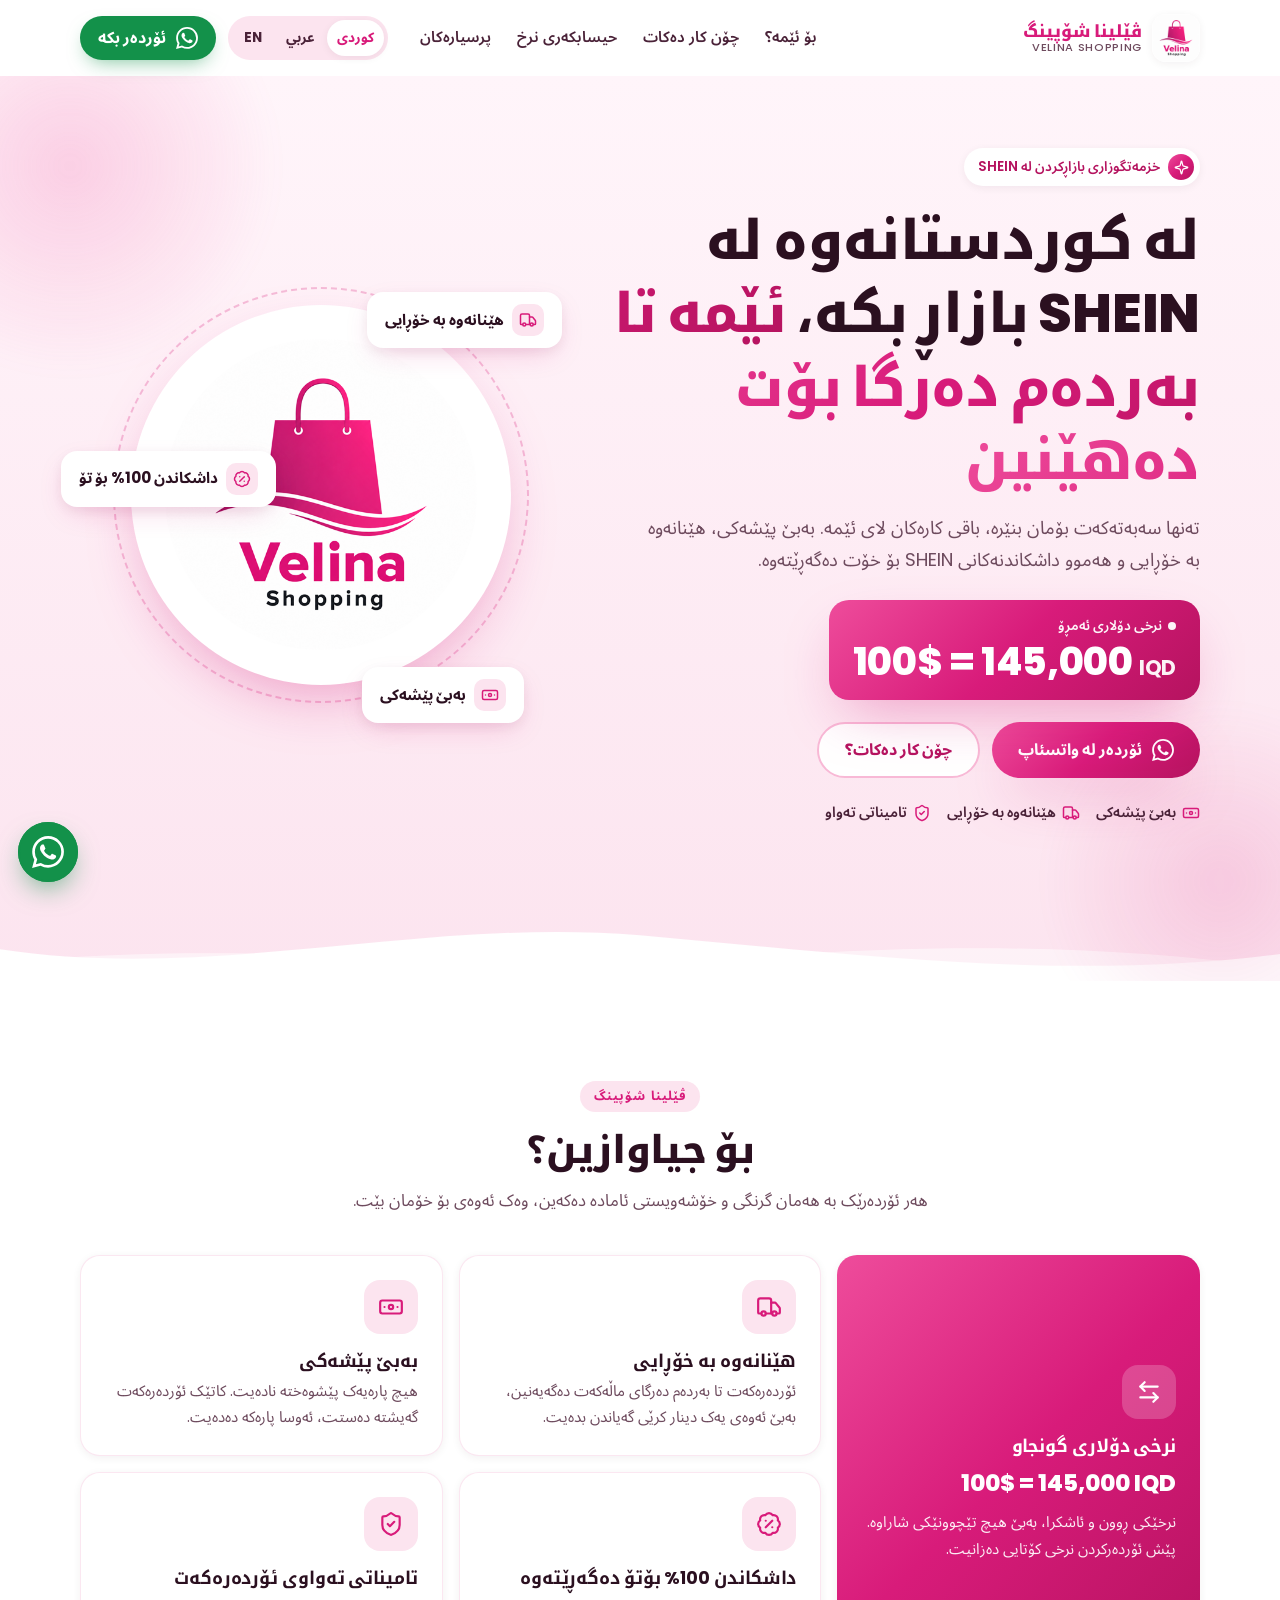
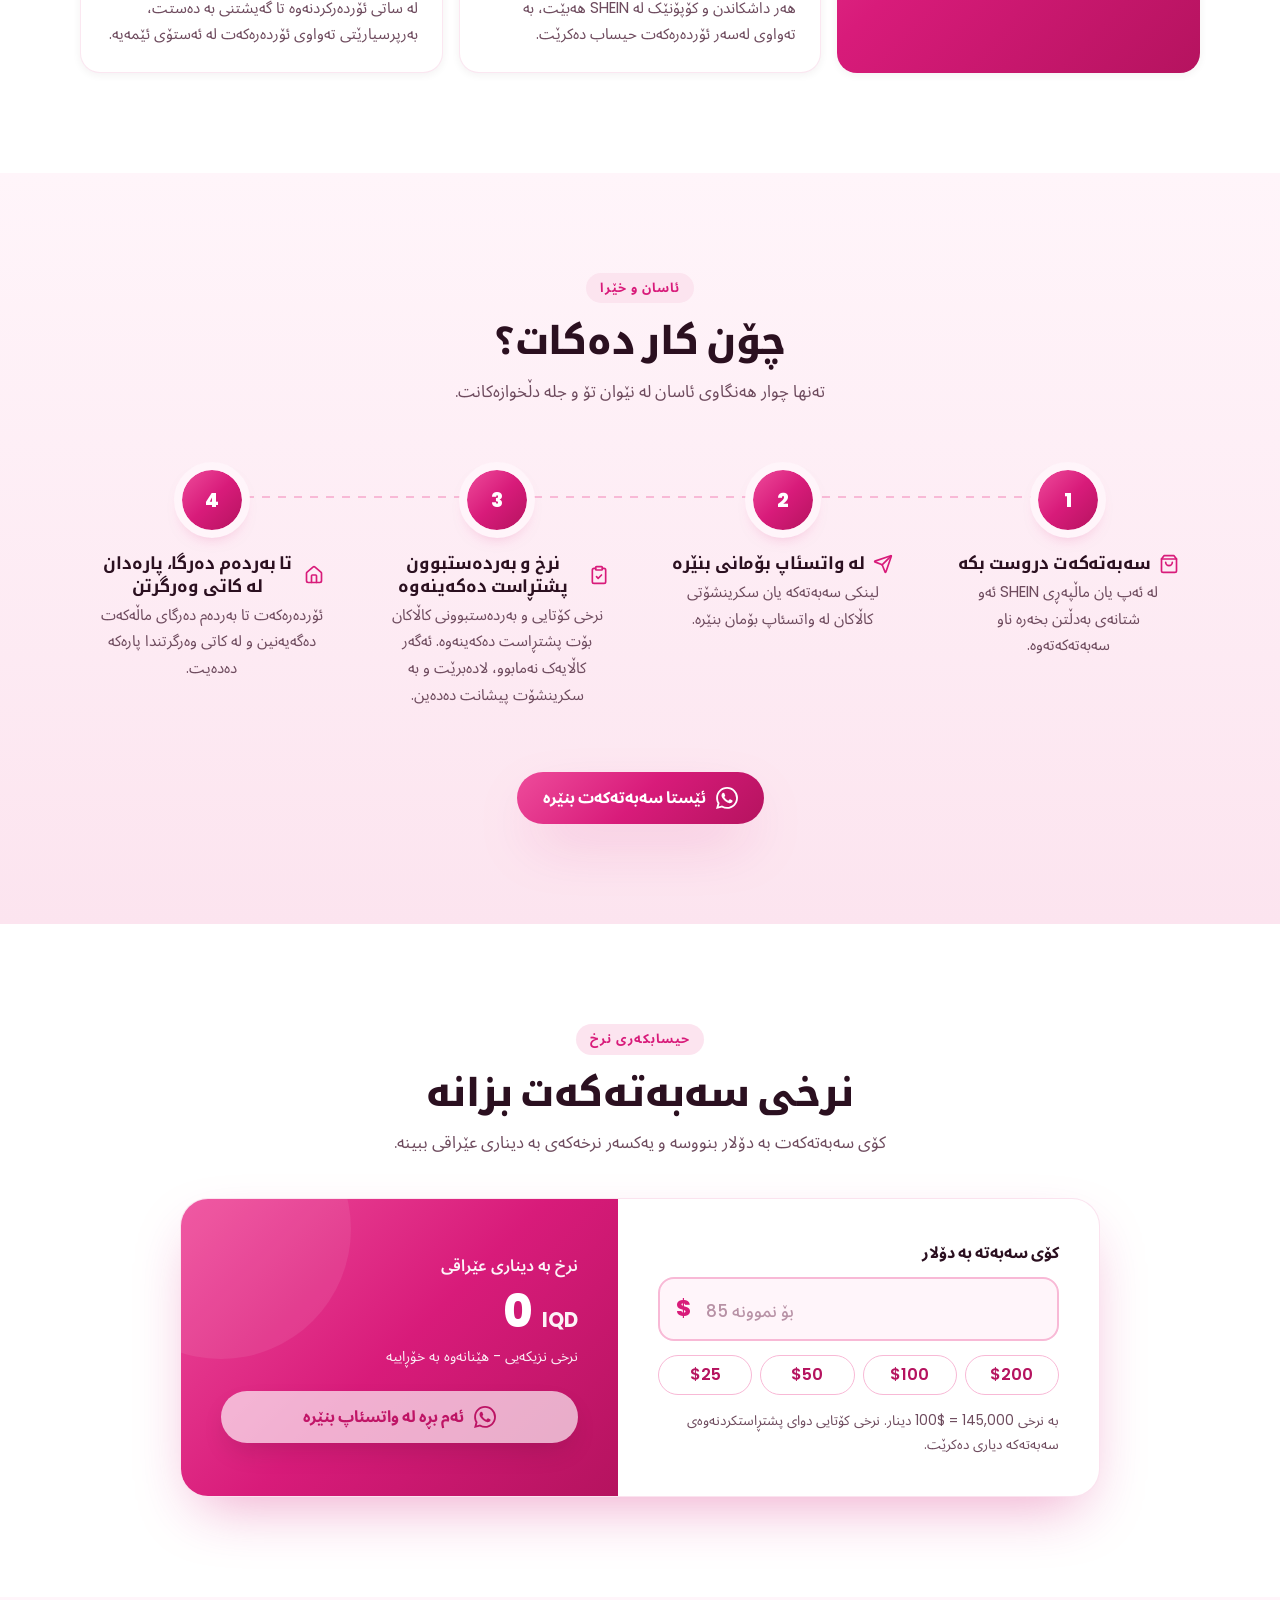
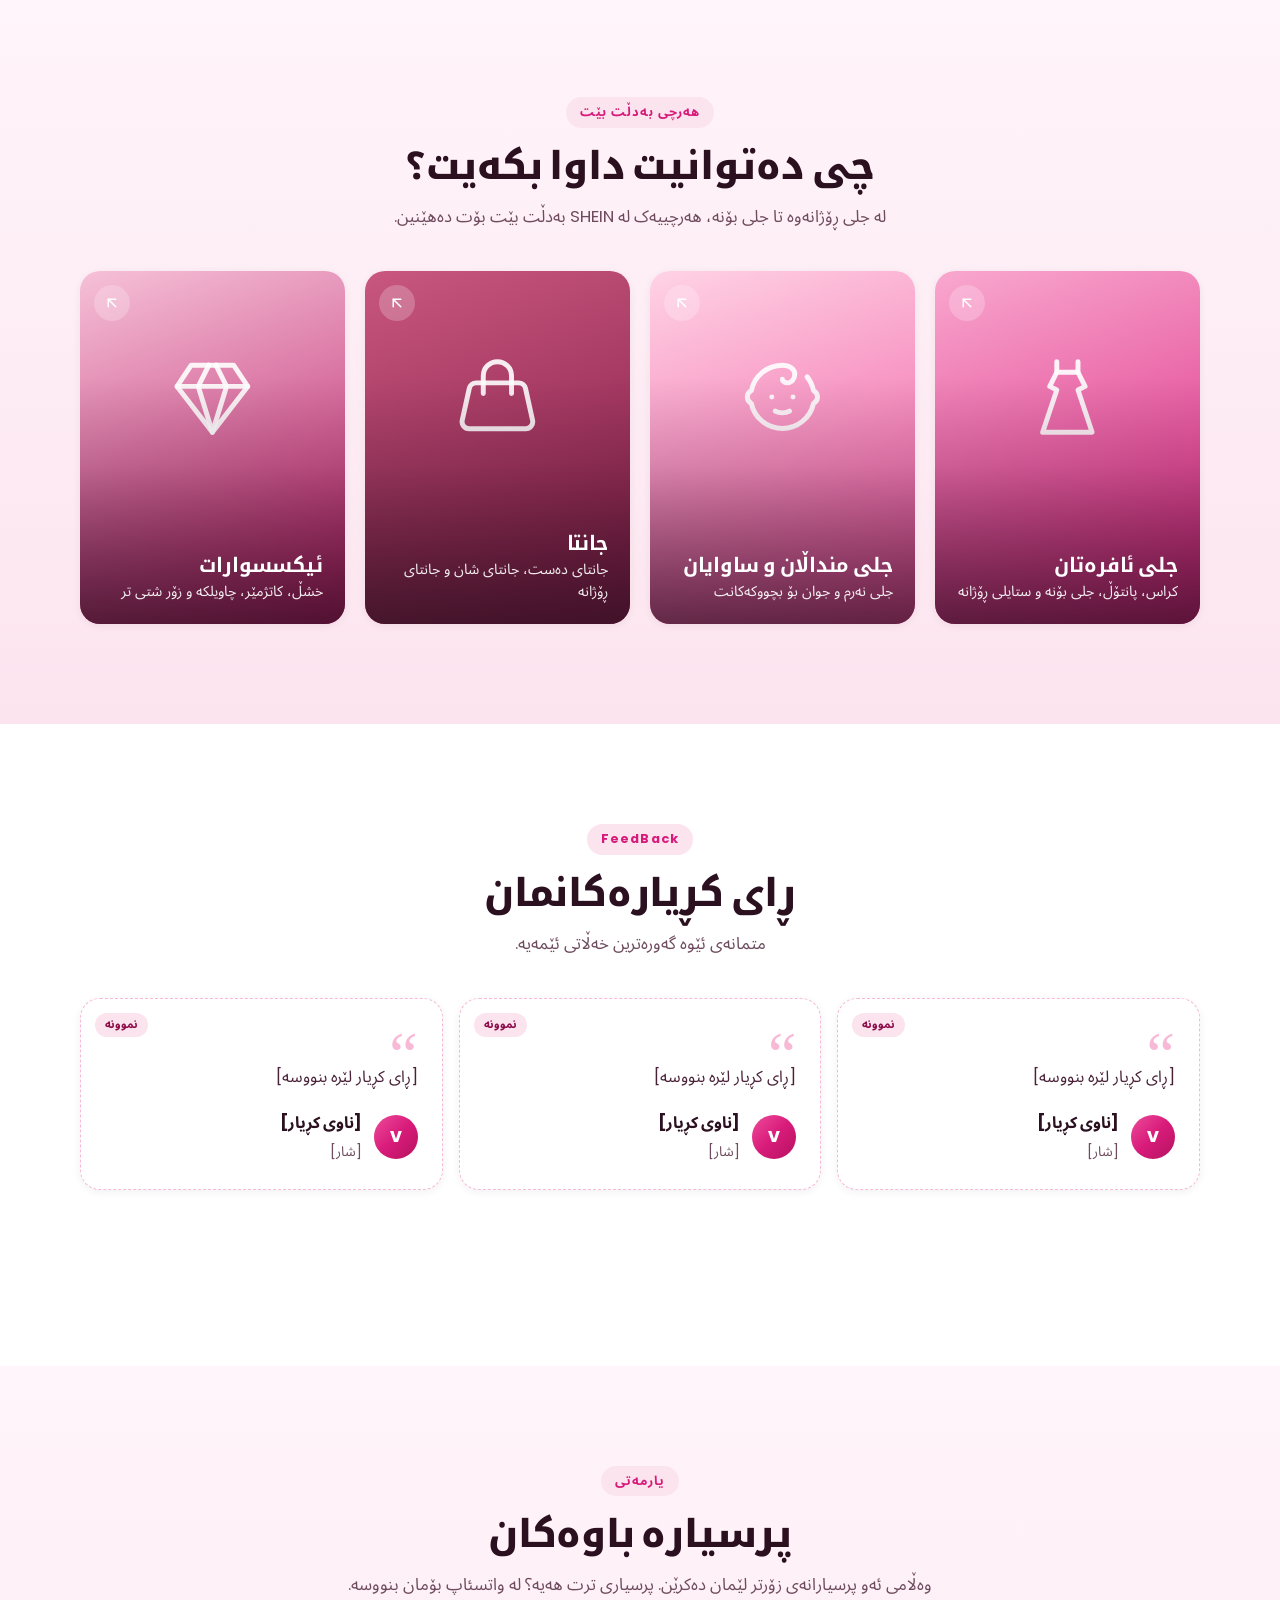
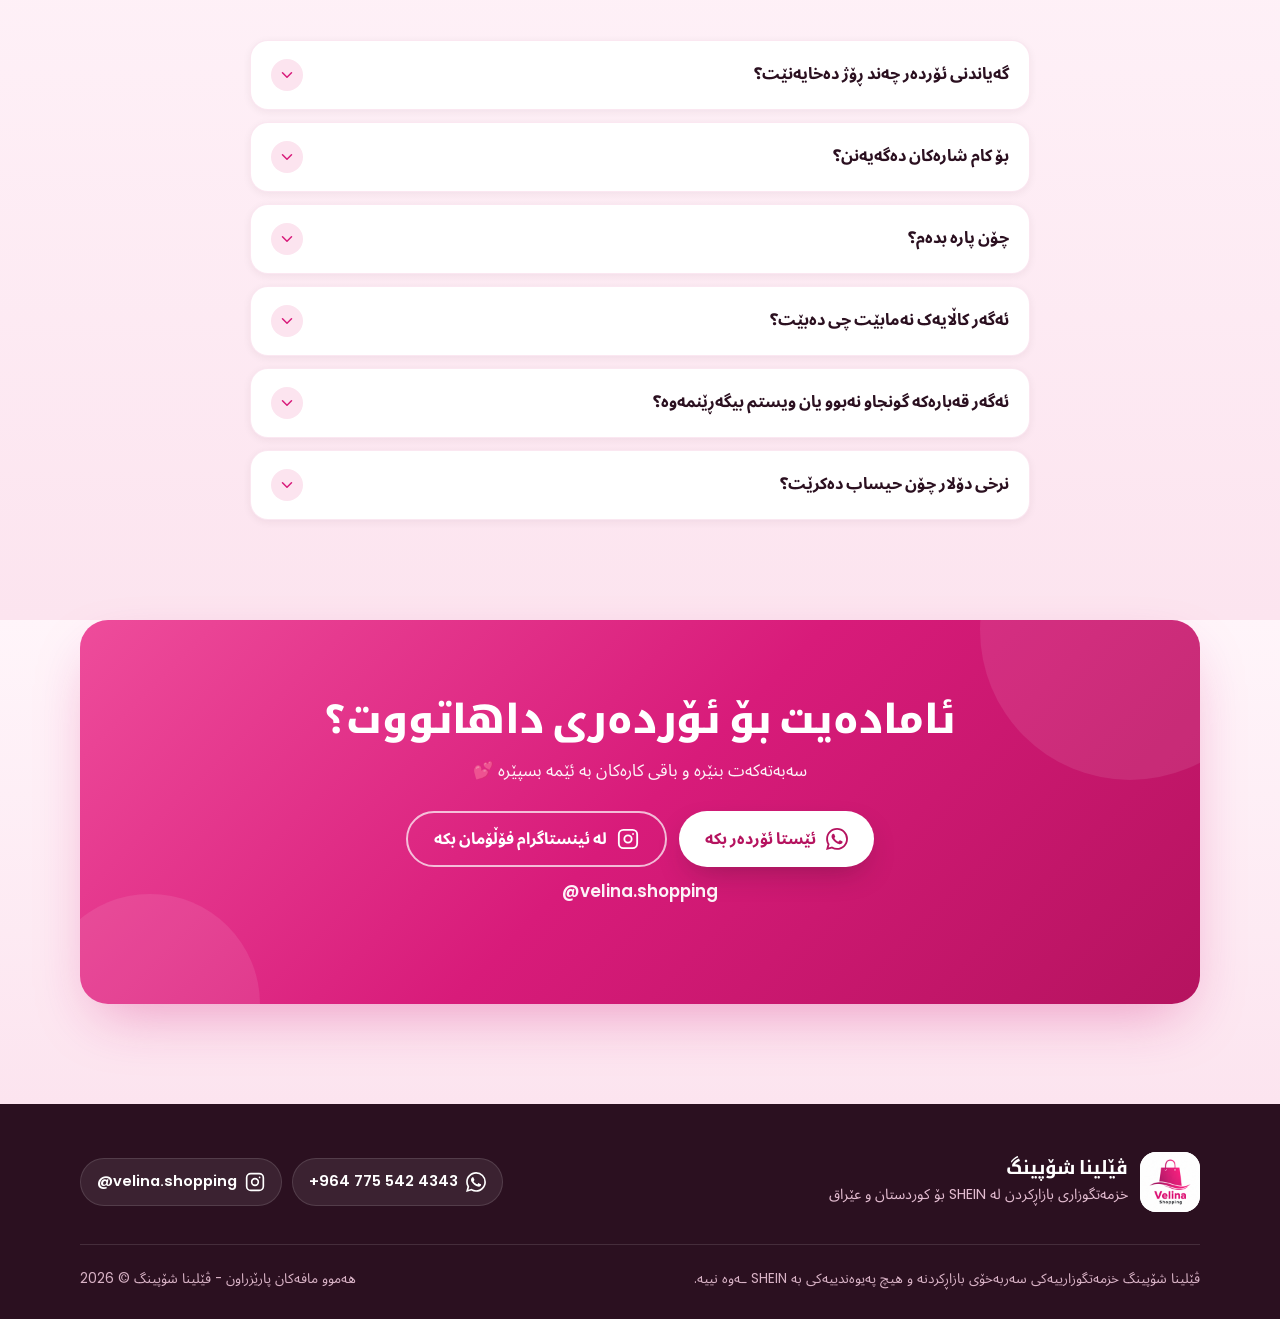
==== index.html @ d2dd8820 "Add Velina Shopping landing site (ku/ar/en, RTL, calculator, WhatsApp ordering)" ====
<!DOCTYPE html>
<html lang="ckb" dir="rtl">
<head>
<meta charset="UTF-8">
<meta name="viewport" content="width=device-width, initial-scale=1, viewport-fit=cover">
<title>ڤێلینا شۆپینگ | بازاڕکردن لە SHEIN بۆ کوردستان و عێراق – Velina Shopping</title>
<meta name="description" content="ڤێلینا شۆپینگ: سەبەتەی SHEIN ـەکەت بنێرە، تا بەردەم دەرگا بۆت دەهێنین. بەبێ پێشەکی، هێنانەوە بە خۆڕایی، داشکاندن 100%. | فيلينا شوبينغ: تسوّق من شي ان في العراق وكوردستان، شحن مجاني وبدون مقدمة.">
<meta name="keywords" content="SHEIN Kurdistan, SHEIN Erbil, SHEIN Sulaymaniyah, SHEIN Duhok, SHEIN Iraq, شي ان العراق, شي ان أربيل, شي ان السليمانية, شي ان كوردستان, طلب شي ان, شی ئین کوردستان, SHEIN هەولێر, SHEIN سلێمانی, Velina Shopping, ڤێلینا شۆپینگ, فيلينا شوبينغ">
<meta name="theme-color" content="#D81B7A">
<meta name="robots" content="index, follow">
<link rel="canonical" href="https://velinashopping.com/">

<!-- Open Graph / social sharing -->
<meta property="og:type" content="website">
<meta property="og:site_name" content="Velina Shopping – ڤێلینا شۆپینگ">
<meta property="og:title" content="ڤێلینا شۆپینگ | SHEIN بۆ کوردستان و عێراق – فيلينا شوبينغ | شي ان العراق">
<meta property="og:description" content="سەبەتەی SHEIN ـەکەت بنێرە، تا بەردەم دەرگا بۆت دەهێنین. بەبێ پێشەکی و هێنانەوە بە خۆڕایی. | اطلب من شي ان في أربيل والسليمانية وكل العراق، شحن مجاني وبدون مقدمة.">
<meta property="og:url" content="https://velinashopping.com/">
<meta property="og:image" content="https://velinashopping.com/images/og-image.jpg">
<meta property="og:image:width" content="1200">
<meta property="og:image:height" content="630">
<meta property="og:image:alt" content="Velina Shopping logo">
<meta property="og:locale" content="ckb_IQ">
<meta property="og:locale:alternate" content="ar_IQ">
<meta property="og:locale:alternate" content="en_US">
<meta name="twitter:card" content="summary_large_image">
<meta name="twitter:title" content="Velina Shopping – SHEIN Kurdistan & Iraq | شي ان العراق">
<meta name="twitter:description" content="Shop SHEIN from Kurdistan, delivered to your door. Free delivery, no deposit, 100% of discounts.">
<meta name="twitter:image" content="https://velinashopping.com/images/og-image.jpg">

<link rel="icon" type="image/png" sizes="64x64" href="images/logo-64.png">
<link rel="apple-touch-icon" href="images/logo-180.png">

<!-- Fonts: Noto Sans/Kufi Arabic fully support Kurdish Sorani (ڕ ڵ ێ ۆ ڤ گ چ پ); Poppins for Latin & numbers -->
<link rel="preconnect" href="https://fonts.googleapis.com">
<link rel="preconnect" href="https://fonts.gstatic.com" crossorigin>
<link href="https://fonts.googleapis.com/css2?family=Noto+Kufi+Arabic:wght@600;700;800&family=Noto+Sans+Arabic:wght@400;500;600;700&family=Poppins:wght@400;500;600;700;800&display=swap" rel="stylesheet">

<script type="application/ld+json">
{
  "@context": "https://schema.org",
  "@type": "Store",
  "name": "Velina Shopping – ڤێلینا شۆپینگ",
  "description": "Personal SHEIN shopping service for Kurdistan and Iraq. Free delivery, no deposit, cash on delivery.",
  "url": "https://velinashopping.com/",
  "logo": "https://velinashopping.com/images/logo-512.png",
  "image": "https://velinashopping.com/images/og-image.jpg",
  "telephone": "+9647755424343",
  "areaServed": ["Kurdistan Region", "Iraq"],
  "sameAs": ["https://www.instagram.com/velina.shopping/"]
}
</script>

<style>
/* =========================================================
   DESIGN TOKENS
   ========================================================= */
:root{
  --pink:#D81B7A;
  --pink-600:#B5135F;
  --pink-700:#8E0E4A;
  --pink-400:#EE4C9B;
  --pink-200:#F8B9D6;
  --blush:#FCE4EF;
  --blush-50:#FFF5FA;
  --plum:#2B1020;
  --plum-2:#4A2238;
  --muted:#6E4B5E;
  --white:#fff;
  --wa:#13914A;
  --wa-dark:#0E7A3D;
  --radius-sm:12px;
  --radius:20px;
  --radius-lg:28px;
  --shadow-sm:0 2px 8px rgba(43,16,32,.06);
  --shadow:0 10px 30px -10px rgba(216,27,122,.25), 0 4px 12px rgba(43,16,32,.06);
  --shadow-lg:0 24px 60px -18px rgba(216,27,122,.40);
  --grad:linear-gradient(135deg,#EE4C9B 0%,#D81B7A 50%,#B5135F 100%);
  --grad-soft:linear-gradient(180deg,#FFF5FA 0%,#FCE4EF 100%);
  --font-body:'Poppins','Noto Sans Arabic',system-ui,-apple-system,'Segoe UI',Tahoma,sans-serif;
  --font-head:'Poppins','Noto Kufi Arabic','Noto Sans Arabic',system-ui,sans-serif;
  --header-h:68px;
  --container:1160px;
}

/* =========================================================
   BASE
   ========================================================= */
*,*::before,*::after{box-sizing:border-box}
html{scroll-behavior:smooth;-webkit-text-size-adjust:100%;scroll-padding-top:calc(var(--header-h) + 12px)}
body{
  margin:0;font-family:var(--font-body);color:var(--plum);background:var(--white);
  font-size:16px;line-height:1.75;-webkit-font-smoothing:antialiased;overflow-x:hidden;
}
html[lang="en"] body{line-height:1.65}
img,svg{display:block;max-width:100%}
a{color:inherit}
button{font:inherit;color:inherit}
h1,h2,h3{font-family:var(--font-head);line-height:1.35;margin:0;letter-spacing:-.005em}
html[lang="en"] h1,html[lang="en"] h2,html[lang="en"] h3{line-height:1.2;letter-spacing:-.02em}
p{margin:0}
.ltr{direction:ltr;unicode-bidi:isolate;display:inline-block}
.container{width:100%;max-width:var(--container);margin-inline:auto;padding-inline:20px}
.sr-only{position:absolute!important;width:1px;height:1px;padding:0;margin:-1px;overflow:hidden;clip:rect(0,0,0,0);white-space:nowrap;border:0}
.icon{width:24px;height:24px;flex-shrink:0;fill:none;stroke:currentColor;stroke-width:2;stroke-linecap:round;stroke-linejoin:round}
.icon-fill{fill:currentColor;stroke:none}

:focus-visible{outline:3px solid var(--pink);outline-offset:3px;border-radius:8px}
.skip-link{position:absolute;inset-inline-start:12px;top:-60px;z-index:200;background:var(--plum);color:#fff;padding:10px 16px;border-radius:10px;text-decoration:none;font-weight:600;transition:top .2s}
.skip-link:focus{top:12px}

/* =========================================================
   BUTTONS
   ========================================================= */
.btn{
  display:inline-flex;align-items:center;justify-content:center;gap:10px;
  min-height:52px;padding:12px 26px;border-radius:999px;border:0;cursor:pointer;
  font-weight:700;font-size:1rem;text-decoration:none;white-space:nowrap;
  transition:transform .2s ease, box-shadow .2s ease, background-color .2s ease;
}
.btn .icon{width:22px;height:22px}
.btn-primary{background:var(--grad);color:#fff;box-shadow:var(--shadow-lg)}
.btn-primary:hover{transform:translateY(-2px);box-shadow:0 28px 60px -16px rgba(216,27,122,.55)}
.btn-ghost{background:#fff;color:var(--pink-600);border:2px solid var(--pink-200)}
.btn-ghost:hover{border-color:var(--pink);transform:translateY(-2px)}
.btn-white{background:#fff;color:var(--pink-600);box-shadow:0 12px 30px -10px rgba(43,16,32,.35)}
.btn-white:hover{transform:translateY(-2px)}
.btn-outline-white{background:transparent;color:#fff;border:2px solid rgba(255,255,255,.7)}
.btn-outline-white:hover{background:rgba(255,255,255,.12);transform:translateY(-2px)}
.btn:active{transform:translateY(0) scale(.98)}

/* =========================================================
   HEADER
   ========================================================= */
.site-header{
  position:sticky;top:0;z-index:100;height:var(--header-h);
  background:rgba(255,255,255,.88);backdrop-filter:saturate(180%) blur(14px);-webkit-backdrop-filter:saturate(180%) blur(14px);
  border-bottom:1px solid transparent;transition:border-color .25s, box-shadow .25s;
}
.site-header.scrolled{border-color:rgba(216,27,122,.12);box-shadow:0 6px 24px -14px rgba(43,16,32,.25)}
.header-inner{height:100%;display:flex;align-items:center;gap:12px}
.brand{display:flex;align-items:center;gap:10px;text-decoration:none;margin-inline-end:auto;min-width:0}
.brand img{width:48px;height:48px;border-radius:14px;background:#fff;box-shadow:var(--shadow-sm)}
.brand-name{font-family:var(--font-head);font-weight:800;color:var(--pink);font-size:1.05rem;line-height:1.1;white-space:nowrap}
.brand-name small{display:block;font-family:'Poppins',sans-serif;font-weight:500;color:var(--muted);font-size:.7rem;letter-spacing:.06em}
.main-nav{display:none}
.main-nav a{text-decoration:none;font-weight:600;font-size:.95rem;color:var(--plum-2);padding:8px 12px;border-radius:999px;transition:color .2s, background .2s}
.main-nav a:hover{color:var(--pink);background:var(--blush-50)}

.lang-switch{display:flex;background:var(--blush);border-radius:999px;padding:4px;gap:2px}
.lang-switch button{
  border:0;background:transparent;cursor:pointer;min-height:36px;min-width:42px;padding:4px 10px;border-radius:999px;
  font-size:.85rem;font-weight:700;color:var(--plum-2);transition:background .2s,color .2s;
}
.lang-switch button[lang="ckb"],.lang-switch button[lang="ar"]{font-family:'Noto Sans Arabic',sans-serif}
.lang-switch button[aria-pressed="true"]{background:#fff;color:var(--pink);box-shadow:var(--shadow-sm)}
.header-wa{min-height:44px;width:44px;padding:0;background:var(--wa);color:#fff;box-shadow:0 8px 20px -8px rgba(19,145,74,.6)}
.header-wa:hover{background:var(--wa-dark);transform:translateY(-1px)}
.header-wa span{display:none}

@media (max-width:399px){ .brand-name{display:none} }
@media (min-width:640px){
  .header-wa{width:auto;padding:0 18px}
  .header-wa span{display:inline}
}
@media (min-width:1024px){
  :root{--header-h:76px}
  .main-nav{display:flex;gap:2px;margin-inline-end:8px}
}

/* =========================================================
   HERO
   ========================================================= */
.hero{position:relative;background:var(--grad-soft);overflow:hidden;padding:32px 0 96px}
.hero::before,.hero::after{
  content:"";position:absolute;border-radius:50%;filter:blur(10px);pointer-events:none;
}
.hero::before{width:420px;height:420px;background:radial-gradient(circle,rgba(238,76,155,.22),transparent 70%);top:-120px;inset-inline-end:-140px}
.hero::after{width:360px;height:360px;background:radial-gradient(circle,rgba(216,27,122,.14),transparent 70%);bottom:-80px;inset-inline-start:-120px}
.hero-grid{position:relative;z-index:1;display:grid;gap:36px;align-items:center}
.eyebrow{
  display:inline-flex;align-items:center;gap:8px;background:#fff;color:var(--pink-600);
  padding:6px 14px 6px 6px;border-radius:999px;font-weight:600;font-size:.85rem;box-shadow:var(--shadow-sm)
}
[dir="rtl"] .eyebrow{padding:6px 6px 6px 14px}
.eyebrow-dot{display:grid;place-items:center;width:26px;height:26px;border-radius:50%;background:var(--grad);color:#fff}
.eyebrow-dot .icon{width:15px;height:15px}
.hero h1{font-size:clamp(1.85rem,6.6vw,3.4rem);font-weight:800;margin:18px 0 14px;color:var(--plum)}
.hero h1 .accent{background:var(--grad);-webkit-background-clip:text;background-clip:text;color:transparent}
.hero-sub{font-size:clamp(1rem,2.6vw,1.15rem);color:var(--muted);max-width:560px}

.rate-badge{
  margin:24px 0 22px;display:inline-flex;flex-direction:column;align-items:flex-start;gap:2px;
  background:var(--grad);color:#fff;border-radius:var(--radius);padding:14px 24px 16px;box-shadow:var(--shadow-lg);
  position:relative;overflow:hidden;
}
.rate-badge::after{content:"";position:absolute;inset:0;background:linear-gradient(115deg,transparent 30%,rgba(255,255,255,.25) 50%,transparent 70%);transform:translateX(-100%);animation:shine 4.5s ease-in-out infinite 1.5s}
@keyframes shine{0%,60%{transform:translateX(-100%)}100%{transform:translateX(100%)}}
.rate-label{font-size:.85rem;font-weight:600;opacity:.95;display:flex;align-items:center;gap:6px}
.rate-label .live{width:8px;height:8px;border-radius:50%;background:#fff;box-shadow:0 0 0 0 rgba(255,255,255,.7);animation:pulse 2s infinite}
@keyframes pulse{0%{box-shadow:0 0 0 0 rgba(255,255,255,.7)}70%{box-shadow:0 0 0 8px rgba(255,255,255,0)}100%{box-shadow:0 0 0 0 rgba(255,255,255,0)}}
.rate-value{font-family:'Poppins',sans-serif;font-weight:800;font-size:clamp(1.7rem,7vw,2.4rem);line-height:1.15;direction:ltr;unicode-bidi:isolate;letter-spacing:-.01em}
.rate-value small{font-size:.55em;font-weight:700;opacity:.95}

.hero-ctas{display:flex;flex-direction:column;gap:12px}
.hero-ctas .btn{width:100%}
.trust-row{display:flex;flex-wrap:wrap;gap:8px 16px;margin-top:22px;padding:0;list-style:none}
.trust-row li{display:flex;align-items:center;gap:6px;font-size:.9rem;font-weight:600;color:var(--plum-2)}
.trust-row .icon{width:18px;height:18px;color:var(--pink)}

.hero-visual{position:relative;display:grid;place-items:center;min-height:300px}
.hero-card{
  position:relative;width:min(300px,78vw);aspect-ratio:1;border-radius:50%;
  background:#fff;box-shadow:var(--shadow-lg);display:grid;place-items:center;
}
.hero-card::before{content:"";position:absolute;inset:-18px;border-radius:50%;border:2px dashed rgba(216,27,122,.25);animation:spin 40s linear infinite}
@keyframes spin{to{transform:rotate(360deg)}}
.hero-card img{width:82%;height:auto;border-radius:50%}
.float-chip{
  position:absolute;display:flex;align-items:center;gap:8px;background:#fff;border-radius:16px;
  padding:10px 14px;font-weight:700;font-size:.85rem;box-shadow:var(--shadow);white-space:nowrap;
  animation:floaty 5s ease-in-out infinite;
}
.float-chip .chip-ic{display:grid;place-items:center;width:32px;height:32px;border-radius:10px;background:var(--blush);color:var(--pink)}
.float-chip .chip-ic .icon{width:18px;height:18px}
.chip-1{top:4%;inset-inline-start:0}
.chip-2{top:40%;inset-inline-end:-4%;animation-delay:-1.6s}
.chip-3{bottom:-2%;inset-inline-start:8%;animation-delay:-3.2s}
@keyframes floaty{0%,100%{transform:translateY(0)}50%{transform:translateY(-10px)}}

.wave{position:absolute;inset-inline:0;bottom:-1px;width:100%;height:70px;color:#fff;pointer-events:none}
.wave svg{width:100%;height:100%}

@media (min-width:560px){
  .hero-ctas{flex-direction:row;flex-wrap:wrap}
  .hero-ctas .btn{width:auto}
}
@media (min-width:960px){
  .hero{padding:72px 0 140px}
  .hero-grid{grid-template-columns:1.1fr .9fr;gap:48px}
  .hero-visual{min-height:440px}
  .hero-card{width:380px}
  .float-chip{font-size:.95rem;padding:12px 18px}
}

/* =========================================================
   SECTIONS (shared)
   ========================================================= */
.section{padding:72px 0;position:relative}
.section-blush{background:var(--grad-soft)}
.section-head{text-align:center;max-width:640px;margin:0 auto 40px}
.kicker{display:inline-block;font-size:.8rem;font-weight:700;letter-spacing:.08em;color:var(--pink);background:var(--blush);padding:4px 14px;border-radius:999px;margin-bottom:12px}
html[lang="en"] .kicker{text-transform:uppercase}
.section-head h2{font-size:clamp(1.6rem,5vw,2.4rem);font-weight:800}
.section-head p{color:var(--muted);margin-top:10px;font-size:1.05rem}
@media (min-width:960px){.section{padding:100px 0}}

/* =========================================================
   FEATURES
   ========================================================= */
.features{display:grid;gap:16px;grid-template-columns:1fr}
.feature{
  background:#fff;border:1px solid rgba(216,27,122,.10);border-radius:var(--radius);padding:24px;
  box-shadow:var(--shadow-sm);transition:transform .25s ease, box-shadow .25s ease, border-color .25s;
  display:flex;gap:16px;align-items:flex-start;
}
.feature:hover{transform:translateY(-4px);box-shadow:var(--shadow);border-color:rgba(216,27,122,.25)}
.feature-ic{flex-shrink:0;display:grid;place-items:center;width:54px;height:54px;border-radius:16px;background:var(--blush);color:var(--pink)}
.feature-ic .icon{width:26px;height:26px}
.feature h3{font-size:1.1rem;font-weight:700;margin-bottom:4px}
.feature p{color:var(--muted);font-size:.95rem}
.feature.feature-hero{background:var(--grad);color:#fff;border:0}
.feature.feature-hero .feature-ic{background:rgba(255,255,255,.2);color:#fff}
.feature.feature-hero p{color:rgba(255,255,255,.92)}
.feature .big-rate{font-family:'Poppins',sans-serif;font-weight:800;font-size:1.45rem;direction:ltr;unicode-bidi:isolate;display:block;margin:2px 0 6px;text-align:left;white-space:nowrap}
[dir="rtl"] .feature .big-rate,[dir="rtl"] .res-value{text-align:right}
@media (min-width:640px){
  .features{grid-template-columns:repeat(2,1fr)}
  .feature{flex-direction:column}
  .feature.feature-hero{grid-column:1/-1}
}
@media (min-width:1024px){
  .features{grid-template-columns:repeat(6,1fr)}
  .feature{grid-column:span 2}
  .feature.feature-hero{grid-column:span 2;grid-row:span 2;justify-content:center}
  .feature:nth-child(4),.feature:nth-child(5){grid-column:span 2}
}

/* =========================================================
   HOW IT WORKS
   ========================================================= */
.steps{list-style:none;margin:0;padding:0;display:grid;gap:18px;counter-reset:step;position:relative}
.step{position:relative;background:#fff;border-radius:var(--radius);padding:22px 22px 22px;box-shadow:var(--shadow-sm);display:flex;gap:16px;align-items:flex-start}
.step-num{
  flex-shrink:0;position:relative;z-index:1;display:grid;place-items:center;width:52px;height:52px;border-radius:50%;
  background:var(--grad);color:#fff;font-family:'Poppins',sans-serif;font-weight:800;font-size:1.1rem;box-shadow:0 8px 18px -6px rgba(216,27,122,.55)
}
.step h3{font-size:1.05rem;font-weight:700;margin-bottom:4px;display:flex;align-items:center;gap:8px}
.step h3 .icon{width:20px;height:20px;color:var(--pink)}
.step p{color:var(--muted);font-size:.95rem}
/* vertical connector on mobile */
.steps::before{content:"";position:absolute;top:40px;bottom:40px;inset-inline-start:47px;width:2px;background:repeating-linear-gradient(to bottom,var(--pink-200) 0 6px,transparent 6px 12px)}
.how-cta{text-align:center;margin-top:36px}
@media (min-width:960px){
  .steps{grid-template-columns:repeat(4,1fr);gap:22px}
  .steps::before{top:50px;bottom:auto;inset-inline:12%;width:auto;height:2px;background:repeating-linear-gradient(to right,var(--pink-200) 0 8px,transparent 8px 16px)}
  .step{flex-direction:column;align-items:center;text-align:center;padding:24px 20px 28px;background:transparent;box-shadow:none}
  .step-num{width:60px;height:60px;font-size:1.25rem;outline:8px solid var(--blush-50)}
  .step h3{justify-content:center;margin-top:6px}
}

/* =========================================================
   CALCULATOR
   ========================================================= */
.calc-wrap{
  display:grid;gap:0;background:#fff;border-radius:var(--radius-lg);box-shadow:var(--shadow-lg);overflow:hidden;
  max-width:920px;margin:0 auto;border:1px solid rgba(216,27,122,.12)
}
.calc-form{padding:28px 22px}
.calc-form label{display:block;font-weight:700;margin-bottom:10px}
.input-wrap{position:relative;direction:ltr}
.input-wrap .cur{position:absolute;left:18px;top:50%;transform:translateY(-50%);font-family:'Poppins',sans-serif;font-weight:800;font-size:1.4rem;color:var(--pink)}
.calc-input{
  width:100%;height:64px;border-radius:16px;border:2px solid var(--pink-200);background:var(--blush-50);
  padding:0 18px 0 46px;font-family:'Poppins',sans-serif;font-weight:700;font-size:1.5rem;color:var(--plum);
  transition:border-color .2s, box-shadow .2s;text-align:left;
}
.calc-input::placeholder{color:#B892A6;font-weight:500;font-size:1.05rem;font-family:var(--font-body)}
.calc-input:focus{outline:none;border-color:var(--pink);box-shadow:0 0 0 4px rgba(216,27,122,.15);background:#fff}
.quick{display:flex;flex-wrap:wrap;gap:8px;margin-top:14px;direction:ltr;justify-content:flex-start}
[dir="rtl"] .quick{justify-content:flex-end}
.quick button{
  flex:1 1 0;min-width:56px;border:1.5px solid var(--pink-200);background:#fff;color:var(--pink-600);border-radius:999px;min-height:40px;padding:4px 16px;
  font-family:'Poppins',sans-serif;font-weight:600;cursor:pointer;transition:all .2s
}
.quick button:hover{background:var(--blush);border-color:var(--pink)}
.calc-hint{font-size:.85rem;color:var(--muted);margin-top:14px}
.calc-result{background:var(--grad);color:#fff;padding:28px 22px;display:flex;flex-direction:column;justify-content:center;gap:6px;position:relative;overflow:hidden}
.calc-result::before{content:"";position:absolute;width:260px;height:260px;border-radius:50%;background:rgba(255,255,255,.08);top:-100px;inset-inline-end:-90px}
.calc-result .res-label{font-weight:600;opacity:.95;position:relative}
.res-value{font-family:'Poppins',sans-serif;font-weight:800;font-size:clamp(2rem,8vw,2.8rem);line-height:1.15;direction:ltr;unicode-bidi:isolate;text-align:start;position:relative;word-break:break-all}
.res-value small{font-size:.45em;font-weight:700;opacity:.95}
.res-sub{font-size:.88rem;opacity:.92;position:relative}
.calc-result .btn{margin-top:16px;position:relative;width:100%}
.calc-result .btn[aria-disabled="true"]{opacity:.65;pointer-events:none}
@media (min-width:760px){
  .calc-wrap{grid-template-columns:1.1fr 1fr}
  .calc-form,.calc-result{padding:40px}
}

/* =========================================================
   CATEGORIES
   ========================================================= */
.cats{display:grid;gap:14px;grid-template-columns:repeat(2,1fr)}
.cat{
  position:relative;border-radius:var(--radius);overflow:hidden;aspect-ratio:3/4;text-decoration:none;color:#fff;
  box-shadow:var(--shadow-sm);isolation:isolate;display:flex;flex-direction:column;justify-content:flex-end;padding:16px;
  transition:transform .3s ease, box-shadow .3s ease;
}
.cat:hover{transform:translateY(-4px);box-shadow:var(--shadow)}
.cat-media{position:absolute;inset:0;z-index:-2;display:grid;place-items:center}
.cat-media img{width:100%;height:100%;object-fit:cover;transition:transform .6s ease}
.cat:hover .cat-media img{transform:scale(1.05)}
.cat-media .cat-ic{width:32%;height:auto;color:rgba(255,255,255,.9);stroke-width:1.4;margin-bottom:38%}
.cat::after{content:"";position:absolute;inset:0;z-index:-1;background:linear-gradient(to top,rgba(43,16,32,.72) 0%,rgba(43,16,32,.15) 45%,transparent 70%)}
.cat-1 .cat-media{background:linear-gradient(160deg,#F9A8CF 0%,#D81B7A 100%)}
.cat-2 .cat-media{background:linear-gradient(160deg,#FFD3E5 0%,#EE4C9B 100%)}
.cat-3 .cat-media{background:linear-gradient(160deg,#C9577F 0%,#7A1640 100%)}
.cat-4 .cat-media{background:linear-gradient(160deg,#F6C1D8 0%,#B5135F 100%)}
.cat h3{font-size:1.1rem;font-weight:700}
.cat p{font-size:.82rem;opacity:.92;line-height:1.5;margin-top:2px}
.cat-arrow{position:absolute;top:14px;inset-inline-end:14px;width:36px;height:36px;border-radius:50%;background:rgba(255,255,255,.22);backdrop-filter:blur(6px);display:grid;place-items:center}
.cat-arrow .icon{width:18px;height:18px}
[dir="rtl"] .cat-arrow .icon{transform:scaleX(-1)}
@media (min-width:960px){
  .cats{grid-template-columns:repeat(4,1fr);gap:20px}
  .cat{padding:22px}
  .cat h3{font-size:1.25rem}
  .cat p{font-size:.9rem}
}

/* =========================================================
   TESTIMONIALS
   ========================================================= */
.reviews{display:grid;gap:16px}
.review{background:#fff;border-radius:var(--radius);padding:24px;box-shadow:var(--shadow-sm);border:1px dashed var(--pink-200);position:relative}
.review .quote-mark{font-family:Georgia,serif;font-size:4rem;line-height:1;color:var(--pink-200);height:34px;display:block}
.review blockquote{margin:6px 0 18px;color:var(--plum-2);font-size:1rem}
.review footer{display:flex;align-items:center;gap:12px}
.avatar{width:44px;height:44px;border-radius:50%;background:var(--grad);color:#fff;display:grid;place-items:center;font-weight:800;flex-shrink:0}
.review cite{font-style:normal;font-weight:700;display:block}
.review .city{font-size:.85rem;color:var(--muted)}
.ph-tag{position:absolute;top:14px;inset-inline-end:14px;font-size:.7rem;font-weight:700;background:var(--blush);color:var(--pink-700);padding:2px 10px;border-radius:999px}
.reviews-cta{text-align:center;margin-top:28px}
.ig-link{display:inline-flex;align-items:center;gap:8px;font-weight:700;color:var(--pink-600);text-decoration:none;padding:10px 18px;border-radius:999px;background:var(--blush)}
.ig-link:hover{background:var(--pink-200)}
@media (min-width:760px){.reviews{grid-template-columns:repeat(3,1fr)}}

/* =========================================================
   FAQ
   ========================================================= */
.faq{max-width:780px;margin:0 auto;display:grid;gap:12px}
.faq details{background:#fff;border-radius:18px;box-shadow:var(--shadow-sm);border:1px solid rgba(216,27,122,.10);transition:box-shadow .2s, border-color .2s}
.faq details[open]{box-shadow:var(--shadow);border-color:rgba(216,27,122,.25)}
.faq summary{
  list-style:none;cursor:pointer;display:flex;align-items:center;justify-content:space-between;gap:14px;
  padding:18px 20px;font-weight:700;font-size:1.02rem;min-height:60px;border-radius:18px
}
.faq summary::-webkit-details-marker{display:none}
.faq summary .chev{flex-shrink:0;display:grid;place-items:center;width:32px;height:32px;border-radius:50%;background:var(--blush);color:var(--pink);transition:transform .3s ease, background .2s}
.faq summary .chev .icon{width:18px;height:18px}
.faq details[open] summary .chev{transform:rotate(180deg);background:var(--pink);color:#fff}
.faq .answer{padding:0 20px 20px;color:var(--muted)}
.faq details[open] .answer{animation:fadeDown .3s ease}
@keyframes fadeDown{from{opacity:0;transform:translateY(-6px)}to{opacity:1;transform:none}}

/* =========================================================
   FINAL CTA
   ========================================================= */
.final-cta{padding:0 0 72px}
.cta-banner{
  position:relative;overflow:hidden;background:var(--grad);color:#fff;border-radius:var(--radius-lg);
  padding:44px 24px;text-align:center;box-shadow:var(--shadow-lg)
}
.cta-banner::before,.cta-banner::after{content:"";position:absolute;border-radius:50%;background:rgba(255,255,255,.09)}
.cta-banner::before{width:300px;height:300px;top:-140px;inset-inline-start:-80px}
.cta-banner::after{width:220px;height:220px;bottom:-110px;inset-inline-end:-40px}
.cta-banner > *{position:relative;z-index:1}
.cta-banner h2{font-size:clamp(1.6rem,5.4vw,2.5rem);font-weight:800}
.cta-banner p{margin:10px auto 26px;max-width:520px;opacity:.95;font-size:1.05rem}
.cta-actions{display:flex;flex-direction:column;gap:12px;align-items:stretch;max-width:340px;margin:0 auto}
.cta-handle{margin-top:18px;font-family:'Poppins',sans-serif;font-weight:600;opacity:.9;direction:ltr}
@media (min-width:560px){.cta-actions{flex-direction:row;max-width:none;justify-content:center}}
@media (min-width:960px){.cta-banner{padding:72px 40px}.final-cta{padding-bottom:100px}}

/* =========================================================
   FOOTER
   ========================================================= */
.site-footer{background:var(--plum);color:#F5DCE8;padding:48px 0 calc(28px + env(safe-area-inset-bottom))}
.footer-top{display:grid;gap:28px;align-items:start}
.footer-brand{display:flex;align-items:center;gap:12px}
.footer-brand img{width:60px;height:60px;border-radius:16px;background:#fff}
.footer-brand strong{font-family:var(--font-head);font-size:1.15rem;color:#fff;display:block;line-height:1.3}
.footer-brand span{font-size:.9rem;color:#E3BCD0}
.footer-links{display:flex;flex-wrap:wrap;gap:10px}
.footer-links a{display:inline-flex;align-items:center;gap:8px;text-decoration:none;color:#fff;background:rgba(255,255,255,.08);border:1px solid rgba(255,255,255,.12);padding:10px 16px;border-radius:999px;font-weight:600;font-size:.92rem;transition:background .2s}
.footer-links a:hover{background:rgba(255,255,255,.16)}
.footer-links .icon{width:20px;height:20px}
.footer-bottom{margin-top:32px;padding-top:22px;border-top:1px solid rgba(255,255,255,.12);display:grid;gap:8px;font-size:.85rem;color:#D9B3C6}
@media (min-width:760px){
  .footer-top{grid-template-columns:1fr auto;align-items:center}
  .footer-bottom{grid-template-columns:1fr auto}
}

/* =========================================================
   FLOATING WHATSAPP  (inline-end = bottom-left in RTL, bottom-right in LTR)
   ========================================================= */
.wa-float{
  position:fixed;z-index:90;bottom:calc(18px + env(safe-area-inset-bottom));inset-inline-end:18px;
  width:60px;height:60px;border-radius:50%;background:var(--wa);color:#fff;display:grid;place-items:center;
  box-shadow:0 12px 28px -8px rgba(19,145,74,.65);text-decoration:none;transition:transform .2s ease, background .2s;
}
.wa-float:hover{transform:scale(1.07);background:var(--wa-dark)}
.wa-float .icon{width:32px;height:32px}
.wa-float::before{content:"";position:absolute;inset:0;border-radius:50%;border:2px solid var(--wa);animation:ring 2.4s ease-out infinite}
@keyframes ring{0%{transform:scale(1);opacity:.8}100%{transform:scale(1.6);opacity:0}}

/* =========================================================
   SCROLL REVEAL (only when JS is running)
   ========================================================= */
.js .reveal{opacity:0;transform:translateY(24px);transition:opacity .7s ease, transform .7s cubic-bezier(.2,.7,.2,1)}
.js .reveal.in{opacity:1;transform:none}
.js .reveal[data-delay="1"]{transition-delay:.08s}
.js .reveal[data-delay="2"]{transition-delay:.16s}
.js .reveal[data-delay="3"]{transition-delay:.24s}
.js .reveal[data-delay="4"]{transition-delay:.32s}

@media (prefers-reduced-motion:reduce){
  html{scroll-behavior:auto}
  *,*::before,*::after{animation-duration:.001ms!important;animation-iteration-count:1!important;transition-duration:.001ms!important;transition-delay:0s!important}
  .js .reveal{opacity:1;transform:none}
}
</style>
</head>
<body>

<!-- ============ SVG ICON SPRITE ============ -->
<svg width="0" height="0" style="position:absolute" aria-hidden="true" focusable="false">
  <symbol id="i-wa" viewBox="0 0 24 24"><path d="M17.472 14.382c-.297-.149-1.758-.867-2.03-.967-.273-.099-.471-.148-.67.15-.197.297-.767.966-.94 1.164-.173.199-.347.223-.644.075-.297-.15-1.255-.463-2.39-1.475-.883-.788-1.48-1.761-1.653-2.059-.173-.297-.018-.458.13-.606.134-.133.298-.347.446-.52.149-.174.198-.298.298-.497.099-.198.05-.371-.025-.52-.075-.149-.669-1.612-.916-2.207-.242-.579-.487-.5-.669-.51-.173-.008-.371-.01-.57-.01-.198 0-.52.074-.792.372-.272.297-1.04 1.016-1.04 2.479 0 1.462 1.065 2.875 1.213 3.074.149.198 2.096 3.2 5.077 4.487.709.306 1.262.489 1.694.625.712.227 1.36.195 1.871.118.571-.085 1.758-.719 2.006-1.413.248-.694.248-1.289.173-1.413-.074-.124-.272-.198-.57-.347m-5.421 7.403h-.004a9.87 9.87 0 0 1-5.031-1.378l-.361-.214-3.741.982.998-3.648-.235-.374a9.86 9.86 0 0 1-1.51-5.26c.001-5.45 4.436-9.884 9.888-9.884 2.64 0 5.122 1.03 6.988 2.898a9.825 9.825 0 0 1 2.893 6.994c-.003 5.45-4.437 9.884-9.885 9.884m8.413-18.297A11.815 11.815 0 0 0 12.05 0C5.495 0 .16 5.335.157 11.892c0 2.096.547 4.142 1.588 5.945L.057 24l6.305-1.654a11.882 11.882 0 0 0 5.683 1.448h.005c6.554 0 11.89-5.335 11.893-11.893a11.821 11.821 0 0 0-3.48-8.413Z"/></symbol>
  <symbol id="i-ig" viewBox="0 0 24 24"><rect x="2" y="2" width="20" height="20" rx="5"/><circle cx="12" cy="12" r="4"/><path d="M17.5 6.5h.01"/></symbol>
  <symbol id="i-truck" viewBox="0 0 24 24"><path d="M14 18V6a2 2 0 0 0-2-2H4a2 2 0 0 0-2 2v11a1 1 0 0 0 1 1h2"/><path d="M15 18H9"/><path d="M19 18h2a1 1 0 0 0 1-1v-3.65a1 1 0 0 0-.22-.624l-3.48-4.35A1 1 0 0 0 17.52 8H14"/><circle cx="17" cy="18" r="2"/><circle cx="7" cy="18" r="2"/></symbol>
  <symbol id="i-cash" viewBox="0 0 24 24"><rect x="2" y="6" width="20" height="12" rx="2"/><circle cx="12" cy="12" r="2"/><path d="M6 12h.01M18 12h.01"/></symbol>
  <symbol id="i-percent" viewBox="0 0 24 24"><path d="M3.85 8.62a4 4 0 0 1 4.78-4.77 4 4 0 0 1 6.74 0 4 4 0 0 1 4.78 4.78 4 4 0 0 1 0 6.74 4 4 0 0 1-4.77 4.78 4 4 0 0 1-6.75 0 4 4 0 0 1-4.78-4.77 4 4 0 0 1 0-6.76Z"/><path d="m15 9-6 6"/><path d="M9 9h.01"/><path d="M15 15h.01"/></symbol>
  <symbol id="i-shield" viewBox="0 0 24 24"><path d="M20 13c0 5-3.5 7.5-7.66 8.95a1 1 0 0 1-.67-.01C7.5 20.5 4 18 4 13V6a1 1 0 0 1 1-1c2 0 4.5-1.2 6.24-2.72a1.17 1.17 0 0 1 1.52 0C14.51 3.81 17 5 19 5a1 1 0 0 1 1 1z"/><path d="m9 12 2 2 4-4"/></symbol>
  <symbol id="i-swap" viewBox="0 0 24 24"><path d="m8 3-4 4 4 4"/><path d="M4 7h16"/><path d="m16 21 4-4-4-4"/><path d="M20 17H4"/></symbol>
  <symbol id="i-bag" viewBox="0 0 24 24"><path d="M6 2 3 6v14a2 2 0 0 0 2 2h14a2 2 0 0 0 2-2V6l-3-4Z"/><path d="M3 6h18"/><path d="M16 10a4 4 0 0 1-8 0"/></symbol>
  <symbol id="i-send" viewBox="0 0 24 24"><path d="M14.536 21.686a.5.5 0 0 0 .937-.024l6.5-19a.496.496 0 0 0-.635-.635l-19 6.5a.5.5 0 0 0-.024.937l7.93 3.18a2 2 0 0 1 1.112 1.11z"/><path d="m21.854 2.147-10.94 10.939"/></symbol>
  <symbol id="i-check" viewBox="0 0 24 24"><rect x="8" y="2" width="8" height="4" rx="1"/><path d="M16 4h2a2 2 0 0 1 2 2v14a2 2 0 0 1-2 2H6a2 2 0 0 1-2-2V6a2 2 0 0 1 2-2h2"/><path d="m9 14 2 2 4-4"/></symbol>
  <symbol id="i-home" viewBox="0 0 24 24"><path d="M15 21v-8a1 1 0 0 0-1-1h-4a1 1 0 0 0-1 1v8"/><path d="M3 10a2 2 0 0 1 .709-1.528l7-5.999a2 2 0 0 1 2.582 0l7 5.999A2 2 0 0 1 21 10v9a2 2 0 0 1-2 2H5a2 2 0 0 1-2-2z"/></symbol>
  <symbol id="i-chev" viewBox="0 0 24 24"><path d="m6 9 6 6 6-6"/></symbol>
  <symbol id="i-arrow" viewBox="0 0 24 24"><path d="M7 17 17 7"/><path d="M7 7h10v10"/></symbol>
  <symbol id="i-sparkle" viewBox="0 0 24 24"><path d="M9.937 15.5A2 2 0 0 0 8.5 14.063l-6.135-1.582a.5.5 0 0 1 0-.962L8.5 9.936A2 2 0 0 0 9.937 8.5l1.582-6.135a.5.5 0 0 1 .963 0L14.063 8.5A2 2 0 0 0 15.5 9.937l6.135 1.581a.5.5 0 0 1 0 .964L15.5 14.063a2 2 0 0 0-1.437 1.437l-1.582 6.135a.5.5 0 0 1-.963 0z"/></symbol>
  <symbol id="i-dress" viewBox="0 0 24 24"><path d="M9 2v3l-2 4 2 1-4 12h14l-4-12 2-1-2-4V2"/><path d="M9 5h6"/></symbol>
  <symbol id="i-baby" viewBox="0 0 24 24"><path d="M9 12h.01"/><path d="M15 12h.01"/><path d="M10 16c.5.3 1.2.5 2 .5s1.5-.2 2-.5"/><path d="M19 6.3a9 9 0 0 1 1.8 3.9 2 2 0 0 1 0 3.6 9 9 0 0 1-17.6 0 2 2 0 0 1 0-3.6A9 9 0 0 1 12 3c2 0 3.5 1.1 3.5 2.5s-.9 2.5-2 2.5c-.8 0-1.5-.4-1.5-1"/></symbol>
  <symbol id="i-handbag" viewBox="0 0 24 24"><path d="M2.048 18.566A2 2 0 0 0 4 21h16a2 2 0 0 0 1.952-2.434l-2-9A2 2 0 0 0 18 8H6a2 2 0 0 0-1.952 1.566z"/><path d="M8 11V6a4 4 0 0 1 8 0v5"/></symbol>
  <symbol id="i-gem" viewBox="0 0 24 24"><path d="M6 3h12l4 6-10 13L2 9Z"/><path d="M11 3 8 9l4 13 4-13-3-6"/><path d="M2 9h20"/></symbol>
</svg>

<a class="skip-link" href="#main" data-i18n="skip"></a>

<!-- ============ 1. HEADER ============ -->
<header class="site-header" id="top">
  <div class="container header-inner">
    <a class="brand" href="#top" data-i18n-attr="aria-label:brandHome">
      <img src="images/logo-256.png" width="48" height="48" alt="Velina Shopping logo">
      <span class="brand-name"><span data-i18n="brand"></span><small>VELINA SHOPPING</small></span>
    </a>

    <nav class="main-nav" data-i18n-attr="aria-label:navLabel">
      <a href="#why" data-i18n="navWhy"></a>
      <a href="#how" data-i18n="navHow"></a>
      <a href="#calculator" data-i18n="navCalc"></a>
      <a href="#faq" data-i18n="navFaq"></a>
    </nav>

    <div class="lang-switch" role="group" data-i18n-attr="aria-label:langLabel">
      <button type="button" data-lang="ku" lang="ckb" aria-pressed="true">کوردی</button>
      <button type="button" data-lang="ar" lang="ar" aria-pressed="false">عربي</button>
      <button type="button" data-lang="en" lang="en" aria-pressed="false">EN</button>
    </div>

    <a class="btn header-wa" data-wa href="https://wa.me/9647755424343" target="_blank" rel="noopener" data-i18n-attr="aria-label:waAria">
      <svg class="icon icon-fill" aria-hidden="true"><use href="#i-wa"/></svg>
      <span data-i18n="headerWa"></span>
    </a>
  </div>
</header>

<main id="main">

  <!-- ============ 2. HERO ============ -->
  <section class="hero" aria-labelledby="hero-title">
    <div class="container hero-grid">
      <div class="hero-text">
        <span class="eyebrow reveal">
          <span class="eyebrow-dot"><svg class="icon" aria-hidden="true"><use href="#i-sparkle"/></svg></span>
          <span data-i18n="heroEyebrow"></span>
        </span>
        <h1 id="hero-title" class="reveal" data-delay="1">
          <span data-i18n="heroTitleA"></span>
          <span class="accent" data-i18n="heroTitleB"></span>
        </h1>
        <p class="hero-sub reveal" data-delay="2" data-i18n="heroSub"></p>

        <div class="rate-badge reveal" data-delay="3">
          <span class="rate-label"><span class="live" aria-hidden="true"></span><span data-i18n="rateLabel"></span></span>
          <span class="rate-value"><span data-rate-usd></span> = <span data-rate-iqd></span> <small>IQD</small></span>
        </div>

        <div class="hero-ctas reveal" data-delay="4">
          <a class="btn btn-primary" data-wa href="https://wa.me/9647755424343" target="_blank" rel="noopener">
            <svg class="icon icon-fill" aria-hidden="true"><use href="#i-wa"/></svg>
            <span data-i18n="ctaOrder"></span>
          </a>
          <a class="btn btn-ghost" href="#how" data-i18n="ctaHow"></a>
        </div>

        <ul class="trust-row reveal" data-delay="4">
          <li><svg class="icon" aria-hidden="true"><use href="#i-cash"/></svg><span data-i18n="trust1"></span></li>
          <li><svg class="icon" aria-hidden="true"><use href="#i-truck"/></svg><span data-i18n="trust2"></span></li>
          <li><svg class="icon" aria-hidden="true"><use href="#i-shield"/></svg><span data-i18n="trust3"></span></li>
        </ul>
      </div>

      <div class="hero-visual reveal" data-delay="2" aria-hidden="true">
        <div class="hero-card">
          <img src="images/logo-512.png" width="512" height="512" alt="" fetchpriority="high">
        </div>
        <div class="float-chip chip-1"><span class="chip-ic"><svg class="icon"><use href="#i-truck"/></svg></span><span data-i18n="trust2"></span></div>
        <div class="float-chip chip-2"><span class="chip-ic"><svg class="icon"><use href="#i-percent"/></svg></span><span data-i18n="chipDiscount"></span></div>
        <div class="float-chip chip-3"><span class="chip-ic"><svg class="icon"><use href="#i-cash"/></svg></span><span data-i18n="trust1"></span></div>
      </div>
    </div>

    <div class="wave" aria-hidden="true">
      <svg viewBox="0 0 1440 120" preserveAspectRatio="none"><path fill="currentColor" d="M0,64 C240,120 480,8 720,40 C960,72 1200,120 1440,72 L1440,120 L0,120 Z"/><path fill="currentColor" opacity=".5" d="M0,88 C300,40 560,110 820,80 C1080,50 1260,60 1440,96 L1440,120 L0,120 Z"/></svg>
    </div>
  </section>

  <!-- ============ 3. WHY VELINA ============ -->
  <section class="section" id="why" aria-labelledby="why-title">
    <div class="container">
      <div class="section-head reveal">
        <span class="kicker" data-i18n="whyKicker"></span>
        <h2 id="why-title" data-i18n="whyTitle"></h2>
        <p data-i18n="whySub"></p>
      </div>

      <div class="features">
        <article class="feature feature-hero reveal">
          <span class="feature-ic"><svg class="icon" aria-hidden="true"><use href="#i-swap"/></svg></span>
          <div>
            <h3 data-i18n="f1Title"></h3>
            <span class="big-rate"><span data-rate-usd></span> = <span data-rate-iqd></span> IQD</span>
            <p data-i18n="f1Text"></p>
          </div>
        </article>
        <article class="feature reveal" data-delay="1">
          <span class="feature-ic"><svg class="icon" aria-hidden="true"><use href="#i-truck"/></svg></span>
          <div><h3 data-i18n="f2Title"></h3><p data-i18n="f2Text"></p></div>
        </article>
        <article class="feature reveal" data-delay="2">
          <span class="feature-ic"><svg class="icon" aria-hidden="true"><use href="#i-cash"/></svg></span>
          <div><h3 data-i18n="f3Title"></h3><p data-i18n="f3Text"></p></div>
        </article>
        <article class="feature reveal" data-delay="1">
          <span class="feature-ic"><svg class="icon" aria-hidden="true"><use href="#i-percent"/></svg></span>
          <div><h3 data-i18n="f4Title"></h3><p data-i18n="f4Text"></p></div>
        </article>
        <article class="feature reveal" data-delay="2">
          <span class="feature-ic"><svg class="icon" aria-hidden="true"><use href="#i-shield"/></svg></span>
          <div><h3 data-i18n="f5Title"></h3><p data-i18n="f5Text"></p></div>
        </article>
      </div>
    </div>
  </section>

  <!-- ============ 4. HOW IT WORKS ============ -->
  <section class="section section-blush" id="how" aria-labelledby="how-title">
    <div class="container">
      <div class="section-head reveal">
        <span class="kicker" data-i18n="howKicker"></span>
        <h2 id="how-title" data-i18n="howTitle"></h2>
        <p data-i18n="howSub"></p>
      </div>

      <ol class="steps">
        <li class="step reveal">
          <span class="step-num" aria-hidden="true">1</span>
          <div><h3><svg class="icon" aria-hidden="true"><use href="#i-bag"/></svg><span data-i18n="s1Title"></span></h3><p data-i18n="s1Text"></p></div>
        </li>
        <li class="step reveal" data-delay="1">
          <span class="step-num" aria-hidden="true">2</span>
          <div><h3><svg class="icon" aria-hidden="true"><use href="#i-send"/></svg><span data-i18n="s2Title"></span></h3><p data-i18n="s2Text"></p></div>
        </li>
        <li class="step reveal" data-delay="2">
          <span class="step-num" aria-hidden="true">3</span>
          <div><h3><svg class="icon" aria-hidden="true"><use href="#i-check"/></svg><span data-i18n="s3Title"></span></h3><p data-i18n="s3Text"></p></div>
        </li>
        <li class="step reveal" data-delay="3">
          <span class="step-num" aria-hidden="true">4</span>
          <div><h3><svg class="icon" aria-hidden="true"><use href="#i-home"/></svg><span data-i18n="s4Title"></span></h3><p data-i18n="s4Text"></p></div>
        </li>
      </ol>

      <div class="how-cta reveal">
        <a class="btn btn-primary" data-wa href="https://wa.me/9647755424343" target="_blank" rel="noopener">
          <svg class="icon icon-fill" aria-hidden="true"><use href="#i-wa"/></svg>
          <span data-i18n="howCta"></span>
        </a>
      </div>
    </div>
  </section>

  <!-- ============ 5. PRICE CALCULATOR ============ -->
  <section class="section" id="calculator" aria-labelledby="calc-title">
    <div class="container">
      <div class="section-head reveal">
        <span class="kicker" data-i18n="calcKicker"></span>
        <h2 id="calc-title" data-i18n="calcTitle"></h2>
        <p data-i18n="calcSub"></p>
      </div>

      <div class="calc-wrap reveal">
        <form class="calc-form" id="calcForm" novalidate>
          <label for="usdInput" data-i18n="calcLabel"></label>
          <div class="input-wrap">
            <span class="cur" aria-hidden="true">$</span>
            <input class="calc-input" id="usdInput" type="text" inputmode="decimal" autocomplete="off" maxlength="9" data-i18n-attr="placeholder:calcPlaceholder" aria-describedby="calcHint">
          </div>
          <div class="quick" role="group" data-i18n-attr="aria-label:calcQuick">
            <button type="button" data-amount="25">$25</button>
            <button type="button" data-amount="50">$50</button>
            <button type="button" data-amount="100">$100</button>
            <button type="button" data-amount="200">$200</button>
          </div>
          <p class="calc-hint" id="calcHint" data-i18n="calcNote"></p>
        </form>

        <div class="calc-result">
          <span class="res-label" data-i18n="calcResult"></span>
          <output class="res-value" id="iqdOutput" for="usdInput" aria-live="polite">0 <small>IQD</small></output>
          <span class="res-sub" data-i18n="calcApprox"></span>
          <a class="btn btn-white" id="calcWa" href="https://wa.me/9647755424343" target="_blank" rel="noopener" aria-disabled="true">
            <svg class="icon icon-fill" aria-hidden="true"><use href="#i-wa"/></svg>
            <span data-i18n="calcBtn"></span>
          </a>
        </div>
      </div>
    </div>
  </section>

  <!-- ============ 6. CATEGORIES ============ -->
  <section class="section section-blush" id="categories" aria-labelledby="cat-title">
    <div class="container">
      <div class="section-head reveal">
        <span class="kicker" data-i18n="catKicker"></span>
        <h2 id="cat-title" data-i18n="catTitle"></h2>
        <p data-i18n="catSub"></p>
      </div>

      <!--
        HOW TO USE YOUR OWN PHOTOS:
        1. Put your photo in the "images" folder (e.g. images/women.jpg – portrait 3:4, ~800x1066px, compressed).
        2. Inside the matching <div class="cat-media">, delete the <svg> icon and add:
           <img src="images/women.jpg" alt="" loading="lazy" width="800" height="1066">
        The gradient stays behind as a fallback and the dark overlay keeps the text readable.
      -->
      <div class="cats">
        <a class="cat cat-1 reveal" data-wa data-wa-cat="women" href="https://wa.me/9647755424343" target="_blank" rel="noopener">
          <div class="cat-media"><svg class="icon cat-ic" aria-hidden="true"><use href="#i-dress"/></svg></div>
          <span class="cat-arrow" aria-hidden="true"><svg class="icon"><use href="#i-arrow"/></svg></span>
          <h3 data-i18n="cat1"></h3><p data-i18n="cat1d"></p>
        </a>
        <a class="cat cat-2 reveal" data-delay="1" data-wa data-wa-cat="kids" href="https://wa.me/9647755424343" target="_blank" rel="noopener">
          <div class="cat-media"><svg class="icon cat-ic" aria-hidden="true"><use href="#i-baby"/></svg></div>
          <span class="cat-arrow" aria-hidden="true"><svg class="icon"><use href="#i-arrow"/></svg></span>
          <h3 data-i18n="cat2"></h3><p data-i18n="cat2d"></p>
        </a>
        <a class="cat cat-3 reveal" data-delay="2" data-wa data-wa-cat="bags" href="https://wa.me/9647755424343" target="_blank" rel="noopener">
          <div class="cat-media"><svg class="icon cat-ic" aria-hidden="true"><use href="#i-handbag"/></svg></div>
          <span class="cat-arrow" aria-hidden="true"><svg class="icon"><use href="#i-arrow"/></svg></span>
          <h3 data-i18n="cat3"></h3><p data-i18n="cat3d"></p>
        </a>
        <a class="cat cat-4 reveal" data-delay="3" data-wa data-wa-cat="acc" href="https://wa.me/9647755424343" target="_blank" rel="noopener">
          <div class="cat-media"><svg class="icon cat-ic" aria-hidden="true"><use href="#i-gem"/></svg></div>
          <span class="cat-arrow" aria-hidden="true"><svg class="icon"><use href="#i-arrow"/></svg></span>
          <h3 data-i18n="cat4"></h3><p data-i18n="cat4d"></p>
        </a>
      </div>
    </div>
  </section>

  <!-- ============ 7. CUSTOMER FEEDBACK ============ -->
  <!--
    PLACEHOLDERS ONLY – replace with REAL customer reviews (with their permission).
    Edit the texts in the translations object (keys rev1Name, rev1Text, rev1City ...),
    then remove the "placeholder" badge (<span class="ph-tag">) from each card.
  -->
  <section class="section" id="reviews" aria-labelledby="rev-title">
    <div class="container">
      <div class="section-head reveal">
        <span class="kicker" data-i18n="revKicker"></span>
        <h2 id="rev-title" data-i18n="revTitle"></h2>
        <p data-i18n="revSub"></p>
      </div>

      <div class="reviews">
        <figure class="review reveal" style="margin:0">
          <span class="ph-tag" data-i18n="phTag"></span>
          <span class="quote-mark" aria-hidden="true">&ldquo;</span>
          <blockquote data-i18n="revText"></blockquote>
          <footer><span class="avatar" aria-hidden="true">V</span><div><cite data-i18n="revName"></cite><span class="city" data-i18n="revCity"></span></div></footer>
        </figure>
        <figure class="review reveal" data-delay="1" style="margin:0">
          <span class="ph-tag" data-i18n="phTag"></span>
          <span class="quote-mark" aria-hidden="true">&ldquo;</span>
          <blockquote data-i18n="revText"></blockquote>
          <footer><span class="avatar" aria-hidden="true">V</span><div><cite data-i18n="revName"></cite><span class="city" data-i18n="revCity"></span></div></footer>
        </figure>
        <figure class="review reveal" data-delay="2" style="margin:0">
          <span class="ph-tag" data-i18n="phTag"></span>
          <span class="quote-mark" aria-hidden="true">&ldquo;</span>
          <blockquote data-i18n="revText"></blockquote>
          <footer><span class="avatar" aria-hidden="true">V</span><div><cite data-i18n="revName"></cite><span class="city" data-i18n="revCity"></span></div></footer>
        </figure>
      </div>

      <div class="reviews-cta reveal">
        <a class="ig-link" data-ig href="https://www.instagram.com/velina.shopping/" target="_blank" rel="noopener">
          <svg class="icon" aria-hidden="true"><use href="#i-ig"/></svg>
          <span data-i18n="revMore"></span>
        </a>
      </div>
    </div>
  </section>

  <!-- ============ 8. FAQ ============ -->
  <section class="section section-blush" id="faq" aria-labelledby="faq-title">
    <div class="container">
      <div class="section-head reveal">
        <span class="kicker" data-i18n="faqKicker"></span>
        <h2 id="faq-title" data-i18n="faqTitle"></h2>
        <p data-i18n="faqSub"></p>
      </div>

      <div class="faq" id="faqList"><!-- filled from translations (faq array) --></div>
    </div>
  </section>

  <!-- ============ 9. FINAL CTA ============ -->
  <section class="section final-cta section-blush" style="padding-top:0" aria-labelledby="cta-title">
    <div class="container">
      <div class="cta-banner reveal">
        <h2 id="cta-title" data-i18n="ctaTitle"></h2>
        <p data-i18n="ctaSub"></p>
        <div class="cta-actions">
          <a class="btn btn-white" data-wa href="https://wa.me/9647755424343" target="_blank" rel="noopener">
            <svg class="icon icon-fill" aria-hidden="true"><use href="#i-wa"/></svg>
            <span data-i18n="ctaBtn"></span>
          </a>
          <a class="btn btn-outline-white" data-ig href="https://www.instagram.com/velina.shopping/" target="_blank" rel="noopener">
            <svg class="icon" aria-hidden="true"><use href="#i-ig"/></svg>
            <span data-i18n="ctaIg"></span>
          </a>
        </div>
        <p class="cta-handle">@velina.shopping</p>
      </div>
    </div>
  </section>
</main>

<!-- ============ 10. FOOTER ============ -->
<footer class="site-footer">
  <div class="container">
    <div class="footer-top">
      <div class="footer-brand">
        <img src="images/logo-180.png" width="60" height="60" alt="Velina Shopping logo" loading="lazy">
        <div><strong data-i18n="brand"></strong><span data-i18n="footerTag"></span></div>
      </div>
      <div class="footer-links">
        <a data-wa href="https://wa.me/9647755424343" target="_blank" rel="noopener">
          <svg class="icon icon-fill" aria-hidden="true"><use href="#i-wa"/></svg>
          <span class="ltr">+964 775 542 4343</span>
        </a>
        <a data-ig href="https://www.instagram.com/velina.shopping/" target="_blank" rel="noopener">
          <svg class="icon" aria-hidden="true"><use href="#i-ig"/></svg>
          <span class="ltr">@velina.shopping</span>
        </a>
      </div>
    </div>
    <div class="footer-bottom">
      <p data-i18n="disclaimer"></p>
      <p><span data-i18n="rights"></span> © <span id="year" class="ltr"></span></p>
    </div>
  </div>
</footer>

<!-- Floating WhatsApp: bottom-left in RTL, bottom-right in LTR -->
<a class="wa-float" data-wa href="https://wa.me/9647755424343" target="_blank" rel="noopener" data-i18n-attr="aria-label:waAria">
  <svg class="icon icon-fill" aria-hidden="true"><use href="#i-wa"/></svg>
</a>

<script>
/* ==========================================================================
   ⚙️  CONFIG — EDIT THESE VALUES
   ========================================================================== */
const CONFIG = {
  RATE_IQD_PER_100_USD: 145000,       // ← 100$ = this many IQD. Update the rate here only.
  WHATSAPP_NUMBER: '9647755424343',   // international format, no + or spaces
  INSTAGRAM_USER: 'velina.shopping',
  DEFAULT_LANG: 'ku'                  // 'ku' | 'ar' | 'en'
};

/* ==========================================================================
   🌐  TRANSLATIONS — all website copy lives here (ku = Kurdish Sorani, ar = Arabic, en = English)
   Tokens: {rate} = "100$ = 145,000" (auto from CONFIG) · {usd} / {iqd} = calculator amounts
   Text in [square brackets] = placeholder, replace with your real info.
   ========================================================================== */
const translations = {
  ku: {
    metaTitle: 'ڤێلینا شۆپینگ | بازاڕکردن لە SHEIN بۆ کوردستان و عێراق',
    metaDesc: 'سەبەتەی SHEIN ـەکەت بنێرە، تا بەردەم دەرگا بۆت دەهێنین. بەبێ پێشەکی، هێنانەوە بە خۆڕایی و داشکاندنی 100%.',
    skip: 'بازدان بۆ ناوەڕۆک',
    brand: 'ڤێلینا شۆپینگ',
    brandHome: 'ڤێلینا شۆپینگ - سەرەتا',
    navLabel: 'ڕێنیشاندەری سەرەکی',
    navWhy: 'بۆ ئێمە؟',
    navHow: 'چۆن کار دەکات',
    navCalc: 'حیسابکەری نرخ',
    navFaq: 'پرسیارەکان',
    langLabel: 'گۆڕینی زمان',
    headerWa: 'ئۆردەر بکە',
    waAria: 'لە واتسئاپ پەیوەندیمان پێوە بکە',

    heroEyebrow: 'خزمەتگوزاری بازاڕکردن لە SHEIN',
    heroTitleA: 'لە کوردستانەوە لە SHEIN بازاڕ بکە،',
    heroTitleB: 'ئێمە تا بەردەم دەرگا بۆت دەهێنین',
    heroSub: 'تەنها سەبەتەکەت بۆمان بنێرە، باقی کارەکان لای ئێمە. بەبێ پێشەکی، هێنانەوە بە خۆڕایی و هەموو داشکاندنەکانی SHEIN بۆ خۆت دەگەڕێتەوە.',
    rateLabel: 'نرخی دۆلاری ئەمڕۆ',
    ctaOrder: 'ئۆردەر لە واتسئاپ',
    ctaHow: 'چۆن کار دەکات؟',
    trust1: 'بەبێ پێشەکی',
    trust2: 'هێنانەوە بە خۆڕایی',
    trust3: 'تامیناتی تەواو',
    chipDiscount: 'داشکاندن 100% بۆ تۆ',

    whyKicker: 'ڤێلینا شۆپینگ',
    whyTitle: 'بۆ جیاوازین؟',
    whySub: 'هەر ئۆردەرێک بە هەمان گرنگی و خۆشەویستی ئامادە دەکەین، وەک ئەوەی بۆ خۆمان بێت.',
    f1Title: 'نرخی دۆلاری گونجاو',
    f1Text: 'نرخێکی ڕوون و ئاشکرا، بەبێ هیچ تێچوونێکی شاراوە. پێش ئۆردەرکردن نرخی کۆتایی دەزانیت.',
    f2Title: 'هێنانەوە بە خۆڕایی',
    f2Text: 'ئۆردەرەکەت تا بەردەم دەرگای ماڵەکەت دەگەیەنین، بەبێ ئەوەی یەک دینار کرێی گەیاندن بدەیت.',
    f3Title: 'بەبێ پێشەکی',
    f3Text: 'هیچ پارەیەک پێشوەختە نادەیت. کاتێک ئۆردەرەکەت گەیشتە دەستت، ئەوسا پارەکە دەدەیت.',
    f4Title: 'داشکاندن 100% بۆتۆ دەگەڕێتەوە',
    f4Text: 'هەر داشکاندن و کۆپۆنێک لە SHEIN هەبێت، بە تەواوی لەسەر ئۆردەرەکەت حیساب دەکرێت.',
    f5Title: 'تامیناتی تەواوی ئۆردەرەکەت',
    f5Text: 'لە ساتی ئۆردەرکردنەوە تا گەیشتنی بە دەستت، بەرپرسیارێتی تەواوی ئۆردەرەکەت لە ئەستۆی ئێمەیە.',

    howKicker: 'ئاسان و خێرا',
    howTitle: 'چۆن کار دەکات؟',
    howSub: 'تەنها چوار هەنگاوی ئاسان لە نێوان تۆ و جلە دڵخوازەکانت.',
    s1Title: 'سەبەتەکەت دروست بکە',
    s1Text: 'لە ئەپ یان ماڵپەڕی SHEIN ئەو شتانەی بەدڵتن بخەرە ناو سەبەتەکەتەوە.',
    s2Title: 'لە واتسئاپ بۆمانی بنێرە',
    s2Text: 'لینکی سەبەتەکە یان سکرینشۆتی کاڵاکان لە واتسئاپ بۆمان بنێرە.',
    s3Title: 'نرخ و بەردەستبوون پشتڕاست دەکەینەوە',
    s3Text: 'نرخی کۆتایی و بەردەستبوونی کاڵاکان بۆت پشتڕاست دەکەینەوە. ئەگەر کاڵایەک نەمابوو، لادەبرێت و بە سکرینشۆت پیشانت دەدەین.',
    s4Title: 'تا بەردەم دەرگا، پارەدان لە کاتی وەرگرتن',
    s4Text: 'ئۆردەرەکەت تا بەردەم دەرگای ماڵەکەت دەگەیەنین و لە کاتی وەرگرتندا پارەکە دەدەیت.',
    howCta: 'ئێستا سەبەتەکەت بنێرە',

    calcKicker: 'حیسابکەری نرخ',
    calcTitle: 'نرخی سەبەتەکەت بزانە',
    calcSub: 'کۆی سەبەتەکەت بە دۆلار بنووسە و یەکسەر نرخەکەی بە دیناری عێراقی ببینە.',
    calcLabel: 'کۆی سەبەتە بە دۆلار',
    calcPlaceholder: 'بۆ نموونە 85',
    calcQuick: 'بڕی خێرا',
    calcNote: 'بە نرخی {rate} دینار. نرخی کۆتایی دوای پشتڕاستکردنەوەی سەبەتەکە دیاری دەکرێت.',
    calcResult: 'نرخ بە دیناری عێراقی',
    calcApprox: 'نرخی نزیکەیی - هێنانەوە بە خۆڕاییە',
    calcBtn: 'ئەم بڕە لە واتسئاپ بنێرە',

    catKicker: 'هەرچی بەدڵت بێت',
    catTitle: 'چی دەتوانیت داوا بکەیت؟',
    catSub: 'لە جلی ڕۆژانەوە تا جلی بۆنە، هەرچییەک لە SHEIN بەدڵت بێت بۆت دەهێنین.',
    cat1: 'جلی ئافرەتان',
    cat1d: 'کراس، پانتۆڵ، جلی بۆنە و ستایلی ڕۆژانە',
    cat2: 'جلی منداڵان و ساوایان',
    cat2d: 'جلی نەرم و جوان بۆ بچووکەکانت',
    cat3: 'جانتا',
    cat3d: 'جانتای دەست، جانتای شان و جانتای ڕۆژانە',
    cat4: 'ئیکسسوارات',
    cat4d: 'خشڵ، کاتژمێر، چاویلکە و زۆر شتی تر',

    revKicker: 'FeedBack',
    revTitle: 'ڕای کڕیارەکانمان',
    revSub: 'متمانەی ئێوە گەورەترین خەڵاتی ئێمەیە.',
    phTag: 'نموونە',
    revName: '[ناوی کڕیار]',
    revCity: '[شار]',
    revText: '[ڕای کڕیار لێرە بنووسە]',
    revMore: 'ڕای زیاتر لە ستۆری FeedBack ی ئینستاگرام ببینە',

    faqKicker: 'یارمەتی',
    faqTitle: 'پرسیارە باوەکان',
    faqSub: 'وەڵامی ئەو پرسیارانەی زۆرتر لێمان دەکرێن. پرسیاری ترت هەیە؟ لە واتسئاپ بۆمان بنووسە.',
    faq: [
      ['گەیاندنی ئۆردەر چەند ڕۆژ دەخایەنێت؟',
       'بە شێوەیەکی گشتی نزیکەی [X–Y] ڕۆژ دەخایەنێت لە پشتڕاستکردنەوەی ئۆردەرەکەوە. هەر کە ئۆردەرەکەت گەیشت، پەیوەندیت پێوە دەکەین بۆ ڕێکخستنی کاتی گەیاندن.'],
      ['بۆ کام شارەکان دەگەیەنن؟',
       'دەگەیەنین بۆ [هەولێر، سلێمانی، دهۆک، کەرکووک...] و [شارەکانی تری عێراق]. بۆ دڵنیابوون لە شارەکەت، لە واتسئاپ پرسیارمان لێ بکە.'],
      ['چۆن پارە بدەم؟',
       'هیچ پێشەکییەک نییە. پارەکە بە نەختی لە کاتی وەرگرتنی ئۆردەرەکەت دەدەیت. [ڕێگای تری پارەدان ئەگەر هەبێت].'],
      ['ئەگەر کاڵایەک نەمابێت چی دەبێت؟',
       'پێش ئۆردەرکردن هەموو کاڵاکان دەپشکنین. ئەگەر کاڵایەک نەمابوو، لە ئۆردەرەکە لادەبرێت و بە سکرینشۆت پیشانت دەدەین، پارەی ئەو کاڵایەش لێت وەرناگیرێت.'],
      ['ئەگەر قەبارەکە گونجاو نەبوو یان ویستم بیگەڕێنمەوە؟',
       '[سیاسەتی گەڕاندنەوە و گۆڕینەوە لێرە بنووسە]. پێشنیار دەکەین پێش ئۆردەرکردن خشتەی قەبارەکانی SHEIN بە وردی بخوێنیتەوە، ئێمەش ئامادەین یارمەتیت بدەین لە هەڵبژاردنی قەبارەی گونجاو.'],
      ['نرخی دۆلار چۆن حیساب دەکرێت؟',
       'نرخی کاڵاکان بە دۆلار لە SHEIN وەردەگرین و دوای حیسابکردنی هەموو داشکاندنەکان، بە نرخی {rate} دینار دەیگۆڕین بۆ دینار. نرخی دۆلار [ڕۆژانە / هەفتانە] نوێ دەکرێتەوە.']
    ],

    ctaTitle: 'ئامادەیت بۆ ئۆردەری داهاتووت؟',
    ctaSub: 'سەبەتەکەت بنێرە و باقی کارەکان بە ئێمە بسپێرە 💕',
    ctaBtn: 'ئێستا ئۆردەر بکە',
    ctaIg: 'لە ئینستاگرام فۆڵۆمان بکە',

    footerTag: 'خزمەتگوزاری بازاڕکردن لە SHEIN بۆ کوردستان و عێراق',
    disclaimer: 'ڤێلینا شۆپینگ خزمەتگوزارییەکی سەربەخۆی بازاڕکردنە و هیچ پەیوەندییەکی بە SHEIN ـەوە نییە.',
    rights: 'هەموو مافەکان پارێزراون - ڤێلینا شۆپینگ',

    waGreeting: 'سڵاو ڤێلینا شۆپینگ 🌸 دەمەوێت لە SHEIN ئۆردەرێک بکەم.',
    waCalc: 'سڵاو ڤێلینا شۆپینگ 🌸 دەمەوێت لە SHEIN ئۆردەرێک بکەم.\nکۆی سەبەتەکەم: {usd}$ (نزیکەی {iqd} دینار).',
    waCat: {
      women: 'سڵاو ڤێلینا شۆپینگ 🌸 دەمەوێت جلی ئافرەتان لە SHEIN ئۆردەر بکەم.',
      kids: 'سڵاو ڤێلینا شۆپینگ 🌸 دەمەوێت جلی منداڵان لە SHEIN ئۆردەر بکەم.',
      bags: 'سڵاو ڤێلینا شۆپینگ 🌸 دەمەوێت جانتا لە SHEIN ئۆردەر بکەم.',
      acc: 'سڵاو ڤێلینا شۆپینگ 🌸 دەمەوێت ئیکسسوارات لە SHEIN ئۆردەر بکەم.'
    }
  },

  ar: {
    metaTitle: 'فيلينا شوبينغ | تسوّق من شي ان SHEIN في العراق وكوردستان',
    metaDesc: 'أرسل سلّة SHEIN ونوصّل طلبك لباب بيتك في أربيل والسليمانية وكل العراق. بدون مقدمة، شحن مجاني واحتساب الخصومات 100%.',
    skip: 'تخطَّ إلى المحتوى',
    brand: 'فيلينا شوبينغ',
    brandHome: 'فيلينا شوبينغ - الرئيسية',
    navLabel: 'القائمة الرئيسية',
    navWhy: 'لماذا نحن؟',
    navHow: 'طريقة الطلب',
    navCalc: 'حاسبة السعر',
    navFaq: 'الأسئلة',
    langLabel: 'تغيير اللغة',
    headerWa: 'اطلب الآن',
    waAria: 'تواصل معنا عبر واتساب',

    heroEyebrow: 'خدمة التسوّق من SHEIN',
    heroTitleA: 'تسوّق من SHEIN وأنت في كوردستان،',
    heroTitleB: 'ونوصّل طلبك لحد باب بيتك',
    heroSub: 'أرسل لنا سلّتك وخلّي الباقي علينا. بدون مقدمة، شحن مجاني، وكل خصومات SHEIN تُحتسب لك بالكامل.',
    rateLabel: 'سعر الدولار اليوم',
    ctaOrder: 'اطلب عبر واتساب',
    ctaHow: 'كيف تعمل الخدمة؟',
    trust1: 'بدون مقدمة',
    trust2: 'شحن مجاني',
    trust3: 'ضمان كامل',
    chipDiscount: 'احتساب الخصومات 100%',

    whyKicker: 'فيلينا شوبينغ',
    whyTitle: 'ليش تختار فيلينا؟',
    whySub: 'نتعامل مع كل طلب بنفس الاهتمام والحب، كأنه طلبنا الشخصي.',
    f1Title: 'سعر صرف مناسب',
    f1Text: 'سعر واضح وشفاف بدون أي تكاليف مخفية، وتعرف السعر النهائي قبل ما تطلب.',
    f2Title: 'شحن مجاني',
    f2Text: 'نوصّل طلبك لحد باب البيت بدون ما تدفع ولا دينار أجور توصيل.',
    f3Title: 'بدون مقدمة',
    f3Text: 'ما تدفع أي مبلغ مسبقاً، تدفع فقط عند استلام طلبك بين إيديك.',
    f4Title: 'احتساب الخصومات 100%',
    f4Text: 'كل خصومات وكوبونات SHEIN تُحتسب لك بالكامل على طلبك.',
    f5Title: 'ضمان كامل لطلبك',
    f5Text: 'نتحمّل المسؤولية الكاملة عن طلبك من لحظة الشراء حتى يوصل لإيدك.',

    howKicker: 'سهل وسريع',
    howTitle: 'كيف تعمل الخدمة؟',
    howSub: 'أربع خطوات بسيطة تفصلك عن قطعك المفضّلة.',
    s1Title: 'جهّز سلّتك على SHEIN',
    s1Text: 'أضف كل القطع اللي تعجبك إلى السلة في تطبيق أو موقع SHEIN.',
    s2Title: 'أرسل السلة على واتساب',
    s2Text: 'أرسل لنا رابط السلة أو لقطات شاشة للقطع عبر واتساب.',
    s3Title: 'نؤكّد الأسعار والتوفّر',
    s3Text: 'نراجع لك السعر النهائي وتوفّر القطع. أي قطعة نافدة تُحذف من الطلب ونرسل لك لقطة شاشة تثبت ذلك.',
    s4Title: 'توصيل لباب البيت والدفع عند الاستلام',
    s4Text: 'نوصّل طلبك لحد باب بيتك، وتدفع عند الاستلام.',
    howCta: 'أرسل سلّتك الآن',

    calcKicker: 'حاسبة السعر',
    calcTitle: 'احسب سعر سلّتك',
    calcSub: 'اكتب مجموع سلّتك بالدولار وشوف السعر بالدينار العراقي فوراً.',
    calcLabel: 'مجموع السلة بالدولار',
    calcPlaceholder: 'مثلاً 85',
    calcQuick: 'مبالغ سريعة',
    calcNote: 'حسب سعر {rate} دينار. السعر النهائي يُحدَّد بعد تأكيد السلة.',
    calcResult: 'السعر بالدينار العراقي',
    calcApprox: 'سعر تقريبي - والتوصيل مجاني',
    calcBtn: 'أرسل المبلغ على واتساب',

    catKicker: 'كل اللي يعجبك',
    catTitle: 'شنو تكدر تطلب؟',
    catSub: 'من الإطلالات اليومية لملابس المناسبات، كل شي يعجبك على SHEIN نوصله لك.',
    cat1: 'أزياء نسائية',
    cat1d: 'فساتين، بلوزات، بناطيل وإطلالات يومية',
    cat2: 'ملابس الأطفال والرضّع',
    cat2d: 'ملابس ناعمة وحلوة لصغارك',
    cat3: 'حقائب',
    cat3d: 'حقائب يد وكتف وحقائب يومية',
    cat4: 'إكسسوارات',
    cat4d: 'مجوهرات، ساعات، نظارات والمزيد',

    revKicker: 'FeedBack',
    revTitle: 'آراء زبائننا',
    revSub: 'ثقتكم هي أكبر مكافأة لنا.',
    phTag: 'نموذج',
    revName: '[اسم الزبون]',
    revCity: '[المدينة]',
    revText: '[اكتب رأي الزبون هنا]',
    revMore: 'شوف آراء أكثر في ستوري FeedBack على إنستغرام',

    faqKicker: 'مساعدة',
    faqTitle: 'الأسئلة الشائعة',
    faqSub: 'إجابات لأكثر الأسئلة اللي توصلنا. عندك سؤال ثاني؟ راسلنا على واتساب.',
    faq: [
      ['كم يستغرق توصيل الطلب؟',
       'عادةً يستغرق التوصيل حوالي [X–Y] يوم من تأكيد الطلب. ونتواصل معك أول ما يوصل طلبك لترتيب موعد التوصيل.'],
      ['لأي مدن توصلون؟',
       'نوصّل إلى [أربيل، السليمانية، دهوك، كركوك...] و[باقي مدن العراق]. راسلنا على واتساب للتأكد من مدينتك.'],
      ['كيف أدفع؟',
       'بدون أي مقدمة. تدفع نقداً عند استلام طلبك. [طرق دفع أخرى إن وجدت].'],
      ['شنو يصير إذا كانت قطعة نافدة؟',
       'نفحص كل القطع قبل الطلب. إذا كانت قطعة نافدة، نحذفها من الطلب ونرسل لك لقطة شاشة، وما تدفع ثمنها.'],
      ['إذا المقاس ما ناسبني أو ردت أرجّع القطعة؟',
       '[اكتب سياسة الإرجاع والاستبدال هنا]. ننصحك تراجع جدول المقاسات في SHEIN قبل الطلب، ونحن جاهزين نساعدك تختار المقاس المناسب.'],
      ['كيف يُحسب سعر الدولار؟',
       'نأخذ أسعار القطع بالدولار من SHEIN، وبعد احتساب كل الخصومات نحوّلها للدينار حسب سعر {rate} دينار. يتم تحديث السعر [يومياً / أسبوعياً].']
    ],

    ctaTitle: 'جاهز لطلبك الجاي؟',
    ctaSub: 'أرسل سلّتك وخلّي الباقي علينا 💕',
    ctaBtn: 'اطلب الآن',
    ctaIg: 'تابعنا على إنستغرام',

    footerTag: 'خدمة التسوّق من SHEIN إلى كوردستان والعراق',
    disclaimer: 'فيلينا شوبينغ خدمة تسوّق مستقلة وغير تابعة لشركة SHEIN.',
    rights: 'جميع الحقوق محفوظة - فيلينا شوبينغ',

    waGreeting: 'مرحباً فيلينا شوبينغ 🌸 أريد أطلب من SHEIN.',
    waCalc: 'مرحباً فيلينا شوبينغ 🌸 أريد أطلب من SHEIN.\nمجموع سلّتي: {usd}$ (تقريباً {iqd} دينار).',
    waCat: {
      women: 'مرحباً فيلينا شوبينغ 🌸 أريد أطلب أزياء نسائية من SHEIN.',
      kids: 'مرحباً فيلينا شوبينغ 🌸 أريد أطلب ملابس أطفال من SHEIN.',
      bags: 'مرحباً فيلينا شوبينغ 🌸 أريد أطلب حقائب من SHEIN.',
      acc: 'مرحباً فيلينا شوبينغ 🌸 أريد أطلب إكسسوارات من SHEIN.'
    }
  },

  en: {
    metaTitle: 'Velina Shopping | Shop SHEIN from Kurdistan & Iraq',
    metaDesc: 'Send us your SHEIN basket and we deliver it to your door in Erbil, Sulaymaniyah and across Iraq. No deposit, free delivery, 100% of discounts.',
    skip: 'Skip to content',
    brand: 'Velina Shopping',
    brandHome: 'Velina Shopping - home',
    navLabel: 'Main navigation',
    navWhy: 'Why us',
    navHow: 'How it works',
    navCalc: 'Price calculator',
    navFaq: 'FAQ',
    langLabel: 'Change language',
    headerWa: 'Order now',
    waAria: 'Chat with us on WhatsApp',

    heroEyebrow: 'Your personal SHEIN shopper',
    heroTitleA: 'Shop SHEIN from Kurdistan,',
    heroTitleB: 'delivered to your door',
    heroSub: 'Just send us your basket and leave the rest to us. No deposit, free delivery, and every SHEIN discount goes straight back to you.',
    rateLabel: "Today's rate",
    ctaOrder: 'Order on WhatsApp',
    ctaHow: 'See how it works',
    trust1: 'No deposit',
    trust2: 'Free delivery',
    trust3: 'Full guarantee',
    chipDiscount: '100% of discounts',

    whyKicker: 'Velina Shopping',
    whyTitle: 'Why Velina?',
    whySub: 'We treat every order with the same care we would give our own.',
    f1Title: 'A fair exchange rate',
    f1Text: 'Clear, honest pricing with no hidden fees. You know your final price before you order.',
    f2Title: 'Free delivery to your door',
    f2Text: 'We bring your order right to your doorstep without charging a single dinar for delivery.',
    f3Title: 'No deposit, no prepayment',
    f3Text: 'You pay nothing upfront. Pay only when your order is in your hands.',
    f4Title: '100% of SHEIN discounts',
    f4Text: 'Every SHEIN sale and coupon is applied in full to your order.',
    f5Title: 'Your whole order, guaranteed',
    f5Text: 'From the moment we place your order until it reaches you, we take full responsibility for it.',

    howKicker: 'Easy & quick',
    howTitle: 'How it works',
    howSub: 'Just four easy steps between you and your favourite pieces.',
    s1Title: 'Make your SHEIN basket',
    s1Text: 'Add everything you love to your basket in the SHEIN app or website.',
    s2Title: 'Send it on WhatsApp',
    s2Text: 'Send us your basket link or screenshots of the items on WhatsApp.',
    s3Title: 'We confirm prices & stock',
    s3Text: 'We confirm the final price and availability. Any sold-out items are removed and shown to you with screenshots.',
    s4Title: 'Delivered to your door, pay on delivery',
    s4Text: 'We deliver your order to your door and you pay when you receive it.',
    howCta: 'Send your basket now',

    calcKicker: 'Price calculator',
    calcTitle: 'Know your price instantly',
    calcSub: 'Type your basket total in USD and see the price in Iraqi dinars right away.',
    calcLabel: 'Basket total in USD',
    calcPlaceholder: 'e.g. 85',
    calcQuick: 'Quick amounts',
    calcNote: 'Based on {rate} IQD. The final price is confirmed after we check your basket.',
    calcResult: 'Price in Iraqi dinars',
    calcApprox: 'Approximate price - delivery is free',
    calcBtn: 'Send this amount on WhatsApp',

    catKicker: 'Anything you love',
    catTitle: 'What can you order?',
    catSub: 'From everyday looks to special-occasion outfits, if it is on SHEIN, we can bring it to you.',
    cat1: "Women's fashion",
    cat1d: 'Dresses, tops, trousers & everyday style',
    cat2: 'Kids & baby',
    cat2d: 'Soft, adorable outfits for your little ones',
    cat3: 'Bags',
    cat3d: 'Handbags, shoulder bags & everyday totes',
    cat4: 'Accessories',
    cat4d: 'Jewellery, watches, sunglasses & more',

    revKicker: 'FeedBack',
    revTitle: 'What our customers say',
    revSub: 'Your trust is our biggest reward.',
    phTag: 'Placeholder',
    revName: '[Customer name]',
    revCity: '[City]',
    revText: '[Feedback]',
    revMore: 'See more in our FeedBack highlight on Instagram',

    faqKicker: 'Help',
    faqTitle: 'Frequently asked questions',
    faqSub: 'Answers to the questions we hear most. Something else? Message us on WhatsApp.',
    faq: [
      ['How long does delivery take?',
       'Delivery usually takes around [X–Y] days from the moment your order is confirmed. As soon as it arrives, we contact you to arrange delivery.'],
      ['Which cities do you deliver to?',
       'We deliver to [Erbil, Sulaymaniyah, Duhok, Kirkuk...] and [other cities in Iraq]. Message us on WhatsApp to confirm your city.'],
      ['How do I pay?',
       'There is no deposit. You pay in cash when you receive your order. [Other payment methods, if any].'],
      ['What if an item is sold out?',
       'We check every item before ordering. If something is sold out, we remove it from your order and send you a screenshot, and you do not pay for it.'],
      ['What if the size does not fit or I want to return something?',
       '[Write your return and exchange policy here]. We recommend checking the SHEIN size chart before ordering, and we are happy to help you choose the right size.'],
      ['How does the exchange rate work?',
       'We take the USD prices from SHEIN, apply every discount, then convert to dinars at {rate} IQD. The rate is updated [daily / weekly].']
    ],

    ctaTitle: 'Ready for your next order?',
    ctaSub: 'Send us your basket and leave the rest to us 💕',
    ctaBtn: 'Order now',
    ctaIg: 'Follow us on Instagram',

    footerTag: 'Personal SHEIN shopping for Kurdistan & Iraq',
    disclaimer: 'Velina Shopping is an independent shopping service and is not affiliated with SHEIN.',
    rights: 'All rights reserved - Velina Shopping',

    waGreeting: 'Hi Velina Shopping 🌸 I would like to place a SHEIN order.',
    waCalc: 'Hi Velina Shopping 🌸 I would like to place a SHEIN order.\nMy basket total: {usd}$ (about {iqd} IQD).',
    waCat: {
      women: "Hi Velina Shopping 🌸 I would like to order women's fashion from SHEIN.",
      kids: 'Hi Velina Shopping 🌸 I would like to order kids & baby clothes from SHEIN.',
      bags: 'Hi Velina Shopping 🌸 I would like to order bags from SHEIN.',
      acc: 'Hi Velina Shopping 🌸 I would like to order accessories from SHEIN.'
    }
  }
};

/* ==========================================================================
   APP LOGIC (no need to edit below)
   ========================================================================== */
(function () {
  'use strict';
  document.documentElement.classList.add('js');

  const LANG_META = { ku: { html: 'ckb', dir: 'rtl' }, ar: { html: 'ar', dir: 'rtl' }, en: { html: 'en', dir: 'ltr' } };
  const STORAGE_KEY = 'velina-lang';
  const LRI = '\u2066', PDI = '\u2069';   // isolate LTR numbers inside RTL text
  const fmt = n => Math.round(n).toLocaleString('en-US');
  const rateText = () => LRI + '100$ = ' + fmt(CONFIG.RATE_IQD_PER_100_USD) + PDI;
  const waLink = msg => 'https://wa.me/' + CONFIG.WHATSAPP_NUMBER + '?text=' + encodeURIComponent(msg);
  const fill = (str, vars) => String(str).replace(/\{(\w+)\}/g, (m, k) => (k in vars ? vars[k] : m));

  let lang = CONFIG.DEFAULT_LANG;
  try { const saved = localStorage.getItem(STORAGE_KEY); if (saved && translations[saved]) lang = saved; } catch (e) { /* storage blocked */ }
  // Optional shareable link per language: index.html?lang=ar  /  ?lang=en  /  ?lang=ku
  try { const q = new URLSearchParams(location.search).get('lang'); if (q && translations[q]) lang = q; } catch (e) { /* ignore */ }

  /* write text safely; {rate} becomes an LTR-isolated <bdi> so numbers never flip inside RTL text */
  function setText(el, str) {
    el.textContent = '';
    String(str).split('{rate}').forEach((part, i) => {
      if (i > 0) { const b = document.createElement('bdi'); b.dir = 'ltr'; b.textContent = '100$ = ' + fmt(CONFIG.RATE_IQD_PER_100_USD); el.appendChild(b); }
      if (part) el.appendChild(document.createTextNode(part));
    });
  }

  const t = key => (translations[lang] && translations[lang][key] != null ? translations[lang][key] : translations.en[key]);

  /* ---------- rate everywhere ---------- */
  document.querySelectorAll('[data-rate-usd]').forEach(el => { el.textContent = '100$'; });
  document.querySelectorAll('[data-rate-iqd]').forEach(el => { el.textContent = fmt(CONFIG.RATE_IQD_PER_100_USD); });
  document.querySelectorAll('[data-ig]').forEach(el => { el.href = 'https://www.instagram.com/' + CONFIG.INSTAGRAM_USER + '/'; });
  document.getElementById('year').textContent = new Date().getFullYear();

  /* ---------- FAQ builder ---------- */
  const faqList = document.getElementById('faqList');
  function renderFaq() {
    const openIdx = [...faqList.querySelectorAll('details')].findIndex(d => d.open);
    faqList.textContent = '';
    t('faq').forEach(([q, a], i) => {
      const d = document.createElement('details');
      d.className = 'reveal in';
      if (i === openIdx) d.open = true;
      const s = document.createElement('summary');
      const qs = document.createElement('span'); qs.textContent = q;
      const chev = document.createElement('span'); chev.className = 'chev'; chev.setAttribute('aria-hidden', 'true');
      chev.innerHTML = '<svg class="icon"><use href="#i-chev"/></svg>';
      s.append(qs, chev);
      const ans = document.createElement('div'); ans.className = 'answer';
      const p = document.createElement('p'); setText(p, a);
      ans.appendChild(p);
      d.append(s, ans);
      faqList.appendChild(d);
    });
  }

  /* ---------- calculator ---------- */
  const input = document.getElementById('usdInput');
  const output = document.getElementById('iqdOutput');
  const calcWa = document.getElementById('calcWa');
  const toLatinDigits = s => s
    .replace(/[٠-٩]/g, d => '٠١٢٣٤٥٦٧٨٩'.indexOf(d))
    .replace(/[۰-۹]/g, d => '۰۱۲۳۴۵۶۷۸۹'.indexOf(d))
    .replace(/[٫,]/g, '.');

  function updateCalc() {
    let raw = toLatinDigits(input.value).replace(/[^\d.]/g, '');
    const parts = raw.split('.');
    if (parts.length > 2) raw = parts[0] + '.' + parts.slice(1).join('');
    if (raw !== input.value) input.value = raw;
    const usd = parseFloat(raw);
    const valid = isFinite(usd) && usd > 0;
    const iqd = valid ? usd * CONFIG.RATE_IQD_PER_100_USD / 100 : 0;
    output.innerHTML = fmt(iqd) + ' <small>IQD</small>';
    if (valid) {
      calcWa.href = waLink(fill(t('waCalc'), { usd: (Math.round(usd * 100) / 100).toString(), iqd: fmt(iqd) }));
      calcWa.removeAttribute('aria-disabled');
      calcWa.removeAttribute('tabindex');
    } else {
      calcWa.href = waLink(t('waGreeting'));
      calcWa.setAttribute('aria-disabled', 'true');
      calcWa.setAttribute('tabindex', '-1');
    }
  }
  input.addEventListener('input', updateCalc);
  document.getElementById('calcForm').addEventListener('submit', e => { e.preventDefault(); input.blur(); });
  document.querySelectorAll('.quick [data-amount]').forEach(b => b.addEventListener('click', () => { input.value = b.dataset.amount; updateCalc(); }));

  /* ---------- apply language ---------- */
  function applyLang(next) {
    if (!translations[next]) next = 'ku';
    lang = next;
    const meta = LANG_META[lang];
    const root = document.documentElement;
    root.lang = meta.html;
    root.dir = meta.dir;

    const vars = { rate: rateText() };
    document.querySelectorAll('[data-i18n]').forEach(el => {
      const v = t(el.dataset.i18n);
      if (typeof v === 'string') setText(el, v);
    });
    document.querySelectorAll('[data-i18n-attr]').forEach(el => {
      el.dataset.i18nAttr.split(';').forEach(pair => {
        const [attr, key] = pair.split(':');
        if (attr && key) el.setAttribute(attr.trim(), fill(t(key.trim()), vars));
      });
    });

    document.title = t('metaTitle');
    const md = document.querySelector('meta[name="description"]');
    if (md) md.setAttribute('content', t('metaDesc'));

    // WhatsApp links with greeting in current language
    document.querySelectorAll('[data-wa]').forEach(a => {
      const cat = a.dataset.waCat;
      const msg = cat && t('waCat') && t('waCat')[cat] ? t('waCat')[cat] : t('waGreeting');
      a.href = waLink(msg);
    });

    document.querySelectorAll('.lang-switch button').forEach(b => b.setAttribute('aria-pressed', String(b.dataset.lang === lang)));

    renderFaq();
    updateCalc();
    try { localStorage.setItem(STORAGE_KEY, lang); } catch (e) { /* storage blocked */ }
  }

  document.querySelectorAll('.lang-switch button').forEach(b => b.addEventListener('click', () => applyLang(b.dataset.lang)));
  applyLang(lang);

  /* ---------- header shadow on scroll ---------- */
  const header = document.querySelector('.site-header');
  const onScroll = () => header.classList.toggle('scrolled', window.scrollY > 8);
  window.addEventListener('scroll', onScroll, { passive: true });
  onScroll();

  /* ---------- scroll reveal ---------- */
  const reduce = window.matchMedia('(prefers-reduced-motion: reduce)').matches;
  const items = document.querySelectorAll('.reveal:not(.in)');
  if (reduce || !('IntersectionObserver' in window)) {
    items.forEach(el => el.classList.add('in'));
  } else {
    const io = new IntersectionObserver(entries => {
      entries.forEach(en => { if (en.isIntersecting) { en.target.classList.add('in'); io.unobserve(en.target); } });
    }, { rootMargin: '0px 0px -8% 0px', threshold: 0.08 });
    items.forEach(el => io.observe(el));
  }
})();
</script>
</body>
</html>
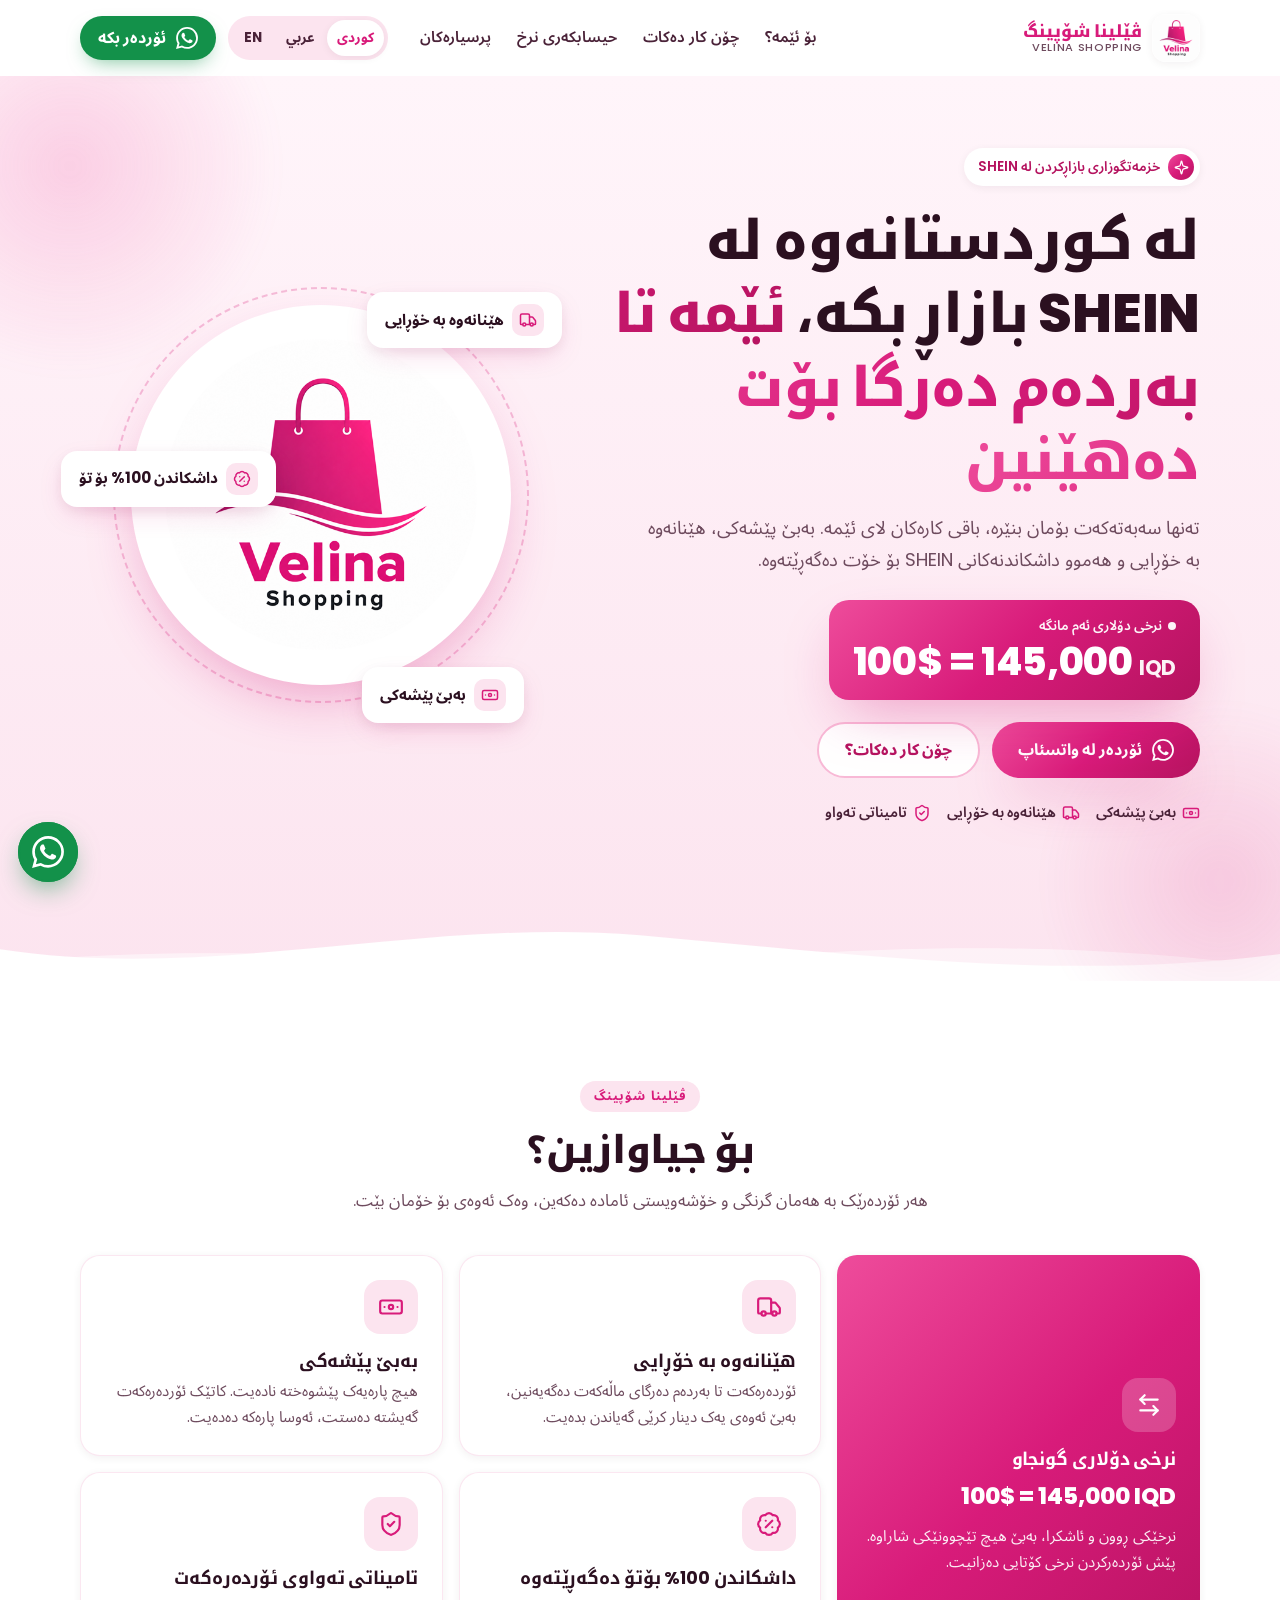
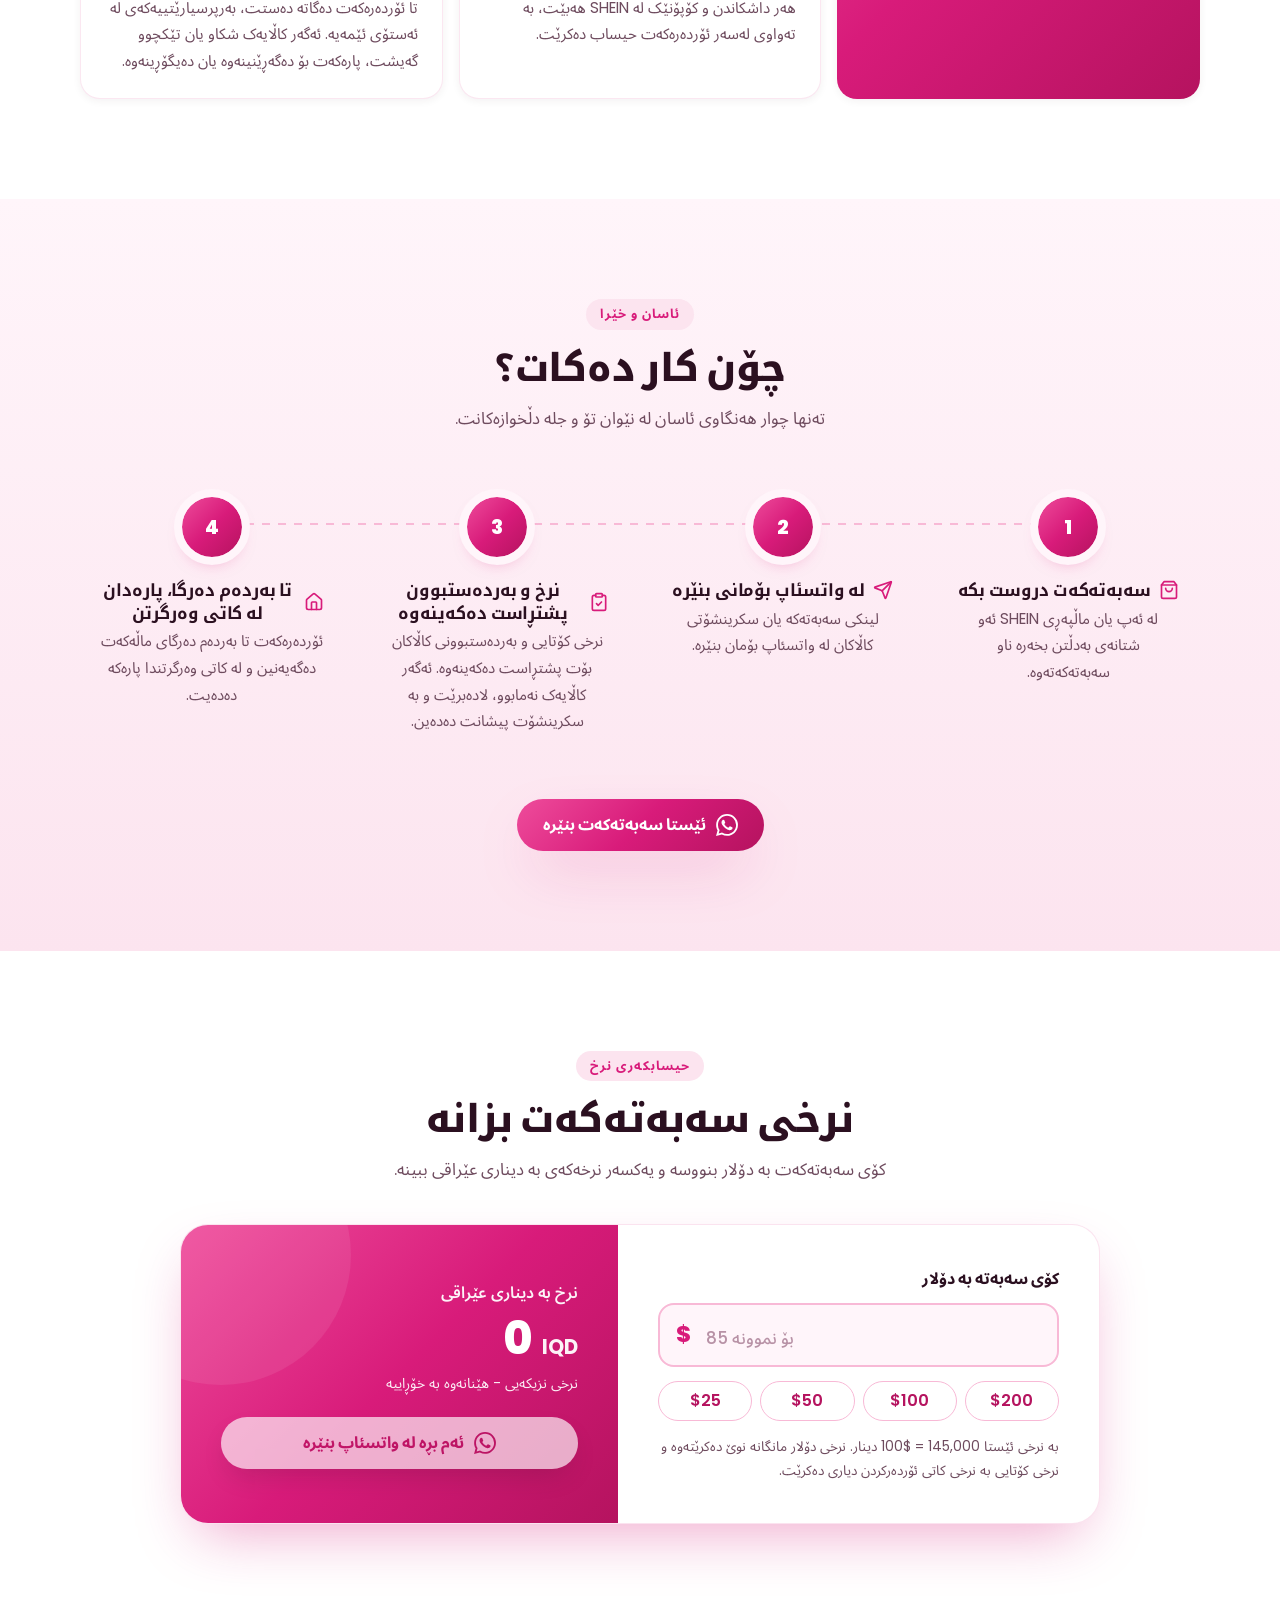
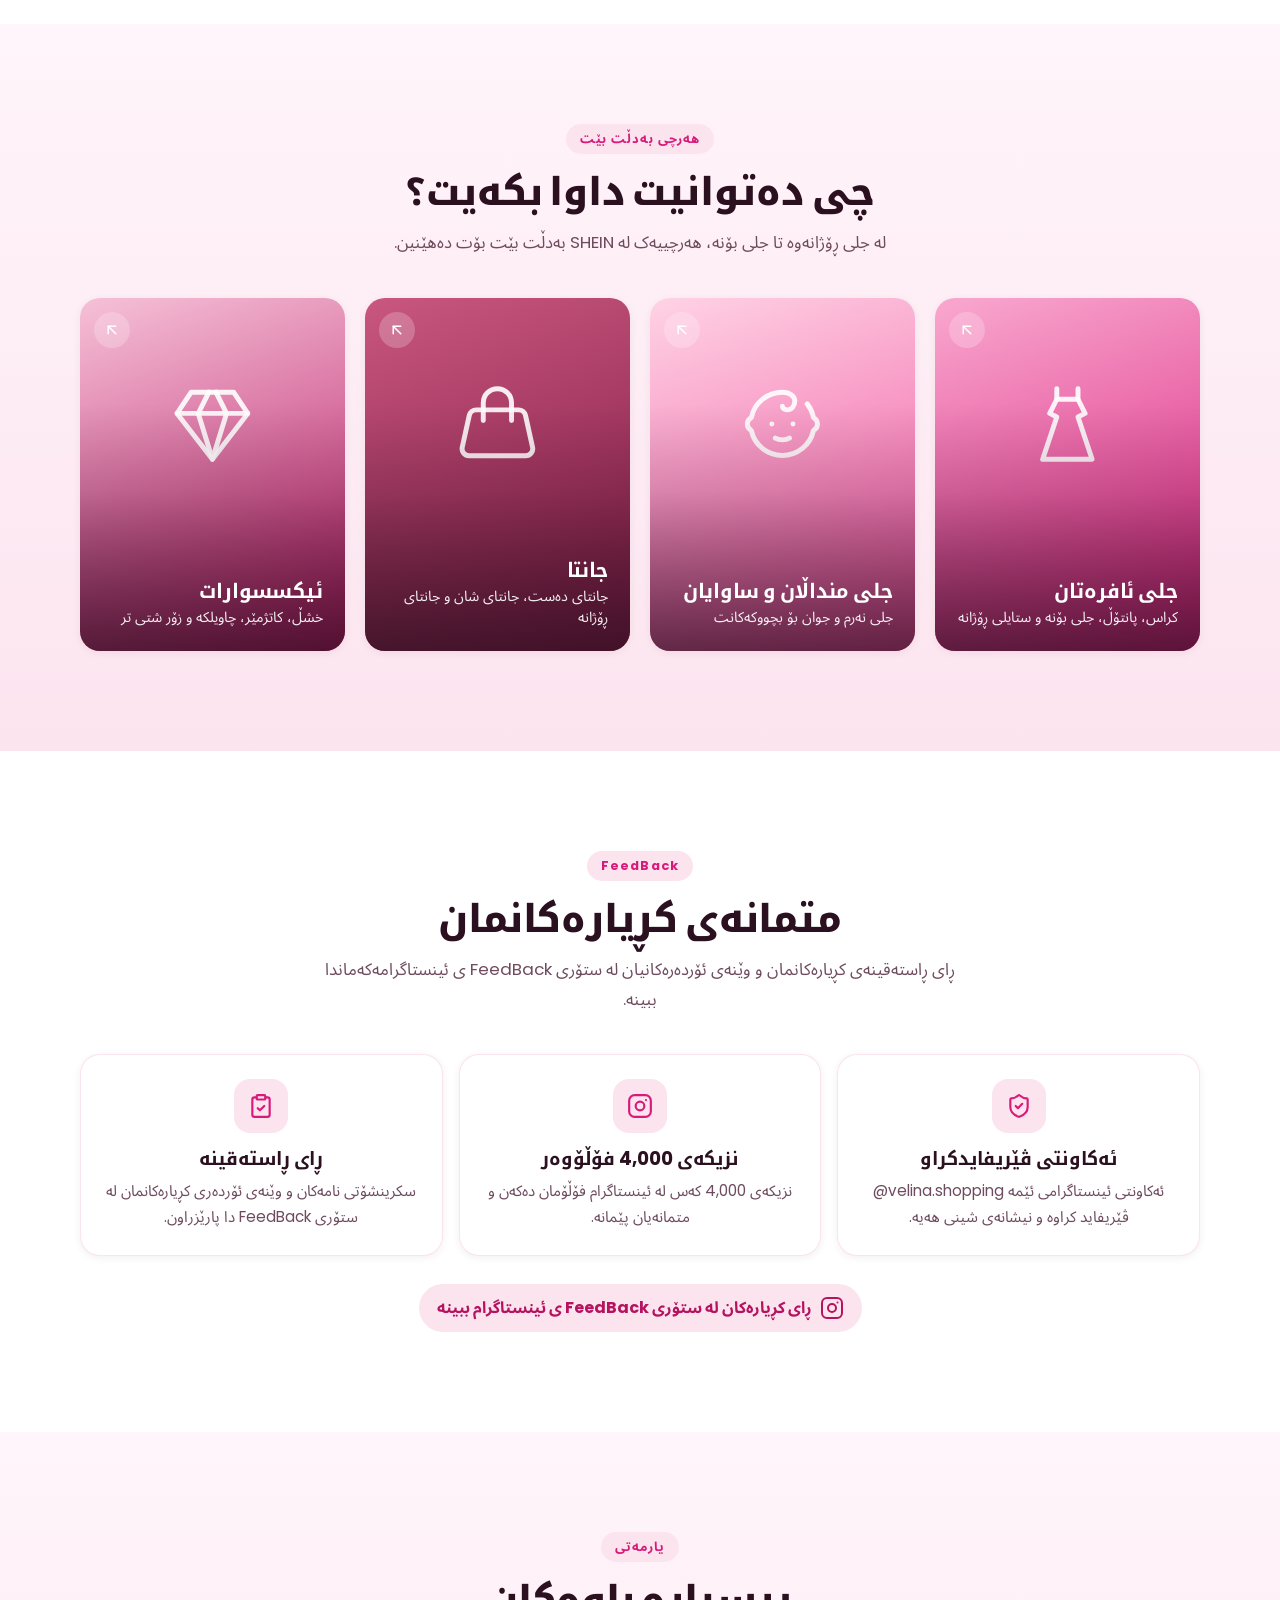
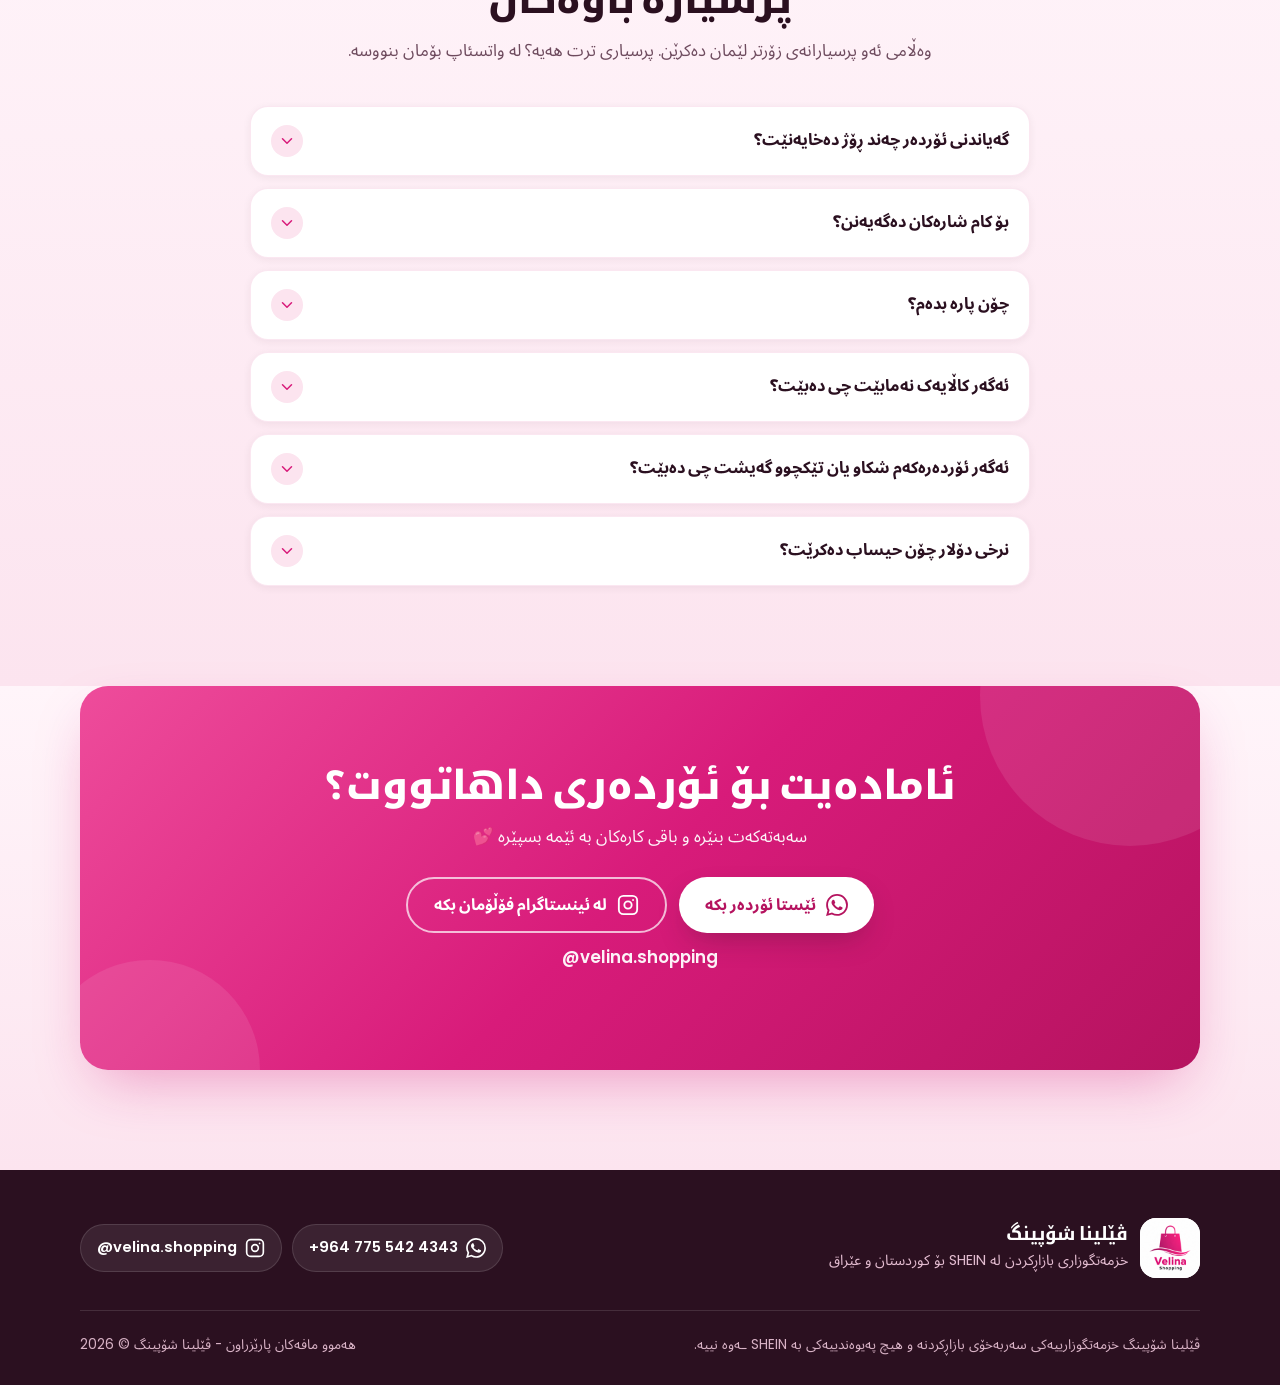
==== commit 7350bcfa: "Update policies: delivery to all Kurdistan & Iraq cities, 15-25 days, COD only, refund for damaged i" ====
--- a/index.html
+++ b/index.html
@@ -392,6 +392,11 @@
 .review .city{font-size:.85rem;color:var(--muted)}
 .ph-tag{position:absolute;top:14px;inset-inline-end:14px;font-size:.7rem;font-weight:700;background:var(--blush);color:var(--pink-700);padding:2px 10px;border-radius:999px}
 .reviews-cta{text-align:center;margin-top:28px}
+.trust-card{border-style:solid;border-color:rgba(216,27,122,.12);text-align:center;transition:transform .25s ease, box-shadow .25s ease}
+.trust-card:hover{transform:translateY(-4px);box-shadow:var(--shadow)}
+.trust-card .feature-ic{margin:0 auto 14px}
+.trust-card h3{font-size:1.15rem;font-weight:700;margin-bottom:6px}
+.trust-card p{color:var(--muted);font-size:.95rem}
 .ig-link{display:inline-flex;align-items:center;gap:8px;font-weight:700;color:var(--pink-600);text-decoration:none;padding:10px 18px;border-radius:999px;background:var(--blush)}
 .ig-link:hover{background:var(--pink-200)}
 @media (min-width:760px){.reviews{grid-template-columns:repeat(3,1fr)}}
@@ -743,9 +748,17 @@
 
   <!-- ============ 7. CUSTOMER FEEDBACK ============ -->
   <!--
-    PLACEHOLDERS ONLY – replace with REAL customer reviews (with their permission).
-    Edit the texts in the translations object (keys rev1Name, rev1Text, rev1City ...),
-    then remove the "placeholder" badge (<span class="ph-tag">) from each card.
+    Trust cards based on real facts (verified Instagram, followers, FeedBack highlight).
+    Texts live in the translations object: trust1Title / trust1Text ... trust3Text.
+
+    TO ADD REAL CUSTOMER REVIEWS LATER (with the customer's permission), paste cards like this
+    inside <div class="reviews"> and write the text directly (or add new translation keys):
+
+    <figure class="review reveal" style="margin:0">
+      <span class="quote-mark" aria-hidden="true">&ldquo;</span>
+      <blockquote>Real customer message here</blockquote>
+      <footer><span class="avatar" aria-hidden="true">S</span><div><cite>Customer name / initials</cite><span class="city">City</span></div></footer>
+    </figure>
   -->
   <section class="section" id="reviews" aria-labelledby="rev-title">
     <div class="container">
@@ -756,24 +769,21 @@
       </div>
 
       <div class="reviews">
-        <figure class="review reveal" style="margin:0">
-          <span class="ph-tag" data-i18n="phTag"></span>
-          <span class="quote-mark" aria-hidden="true">&ldquo;</span>
-          <blockquote data-i18n="revText"></blockquote>
-          <footer><span class="avatar" aria-hidden="true">V</span><div><cite data-i18n="revName"></cite><span class="city" data-i18n="revCity"></span></div></footer>
-        </figure>
-        <figure class="review reveal" data-delay="1" style="margin:0">
-          <span class="ph-tag" data-i18n="phTag"></span>
-          <span class="quote-mark" aria-hidden="true">&ldquo;</span>
-          <blockquote data-i18n="revText"></blockquote>
-          <footer><span class="avatar" aria-hidden="true">V</span><div><cite data-i18n="revName"></cite><span class="city" data-i18n="revCity"></span></div></footer>
-        </figure>
-        <figure class="review reveal" data-delay="2" style="margin:0">
-          <span class="ph-tag" data-i18n="phTag"></span>
-          <span class="quote-mark" aria-hidden="true">&ldquo;</span>
-          <blockquote data-i18n="revText"></blockquote>
-          <footer><span class="avatar" aria-hidden="true">V</span><div><cite data-i18n="revName"></cite><span class="city" data-i18n="revCity"></span></div></footer>
-        </figure>
+        <article class="review trust-card reveal">
+          <span class="feature-ic"><svg class="icon" aria-hidden="true"><use href="#i-shield"/></svg></span>
+          <h3 data-i18n="trustCard1Title"></h3>
+          <p data-i18n="trustCard1Text"></p>
+        </article>
+        <article class="review trust-card reveal" data-delay="1">
+          <span class="feature-ic"><svg class="icon" aria-hidden="true"><use href="#i-ig"/></svg></span>
+          <h3 data-i18n="trustCard2Title"></h3>
+          <p data-i18n="trustCard2Text"></p>
+        </article>
+        <article class="review trust-card reveal" data-delay="2">
+          <span class="feature-ic"><svg class="icon" aria-hidden="true"><use href="#i-check"/></svg></span>
+          <h3 data-i18n="trustCard3Title"></h3>
+          <p data-i18n="trustCard3Text"></p>
+        </article>
       </div>
 
       <div class="reviews-cta reveal">
@@ -887,7 +897,7 @@
     heroTitleA: 'لە کوردستانەوە لە SHEIN بازاڕ بکە،',
     heroTitleB: 'ئێمە تا بەردەم دەرگا بۆت دەهێنین',
     heroSub: 'تەنها سەبەتەکەت بۆمان بنێرە، باقی کارەکان لای ئێمە. بەبێ پێشەکی، هێنانەوە بە خۆڕایی و هەموو داشکاندنەکانی SHEIN بۆ خۆت دەگەڕێتەوە.',
-    rateLabel: 'نرخی دۆلاری ئەمڕۆ',
+    rateLabel: 'نرخی دۆلاری ئەم مانگە',
     ctaOrder: 'ئۆردەر لە واتسئاپ',
     ctaHow: 'چۆن کار دەکات؟',
     trust1: 'بەبێ پێشەکی',
@@ -907,7 +917,7 @@
     f4Title: 'داشکاندن 100% بۆتۆ دەگەڕێتەوە',
     f4Text: 'هەر داشکاندن و کۆپۆنێک لە SHEIN هەبێت، بە تەواوی لەسەر ئۆردەرەکەت حیساب دەکرێت.',
     f5Title: 'تامیناتی تەواوی ئۆردەرەکەت',
-    f5Text: 'لە ساتی ئۆردەرکردنەوە تا گەیشتنی بە دەستت، بەرپرسیارێتی تەواوی ئۆردەرەکەت لە ئەستۆی ئێمەیە.',
+    f5Text: 'تا ئۆردەرەکەت دەگاتە دەستت، بەرپرسیارێتییەکەی لە ئەستۆی ئێمەیە. ئەگەر کاڵایەک شکاو یان تێکچوو گەیشت، پارەکەت بۆ دەگەڕێنینەوە یان دەیگۆڕینەوە.',
 
     howKicker: 'ئاسان و خێرا',
     howTitle: 'چۆن کار دەکات؟',
@@ -928,7 +938,7 @@
     calcLabel: 'کۆی سەبەتە بە دۆلار',
     calcPlaceholder: 'بۆ نموونە 85',
     calcQuick: 'بڕی خێرا',
-    calcNote: 'بە نرخی {rate} دینار. نرخی کۆتایی دوای پشتڕاستکردنەوەی سەبەتەکە دیاری دەکرێت.',
+    calcNote: 'بە نرخی ئێستا {rate} دینار. نرخی دۆلار مانگانە نوێ دەکرێتەوە و نرخی کۆتایی بە نرخی کاتی ئۆردەرکردن دیاری دەکرێت.',
     calcResult: 'نرخ بە دیناری عێراقی',
     calcApprox: 'نرخی نزیکەیی - هێنانەوە بە خۆڕاییە',
     calcBtn: 'ئەم بڕە لە واتسئاپ بنێرە',
@@ -946,30 +956,32 @@
     cat4d: 'خشڵ، کاتژمێر، چاویلکە و زۆر شتی تر',
 
     revKicker: 'FeedBack',
-    revTitle: 'ڕای کڕیارەکانمان',
-    revSub: 'متمانەی ئێوە گەورەترین خەڵاتی ئێمەیە.',
-    phTag: 'نموونە',
-    revName: '[ناوی کڕیار]',
-    revCity: '[شار]',
-    revText: '[ڕای کڕیار لێرە بنووسە]',
-    revMore: 'ڕای زیاتر لە ستۆری FeedBack ی ئینستاگرام ببینە',
+    revTitle: 'متمانەی کڕیارەکانمان',
+    revSub: 'ڕای ڕاستەقینەی کڕیارەکانمان و وێنەی ئۆردەرەکانیان لە ستۆری FeedBack ی ئینستاگرامەکەماندا ببینە.',
+    trustCard1Title: 'ئەکاونتی ڤێریفایدکراو',
+    trustCard1Text: 'ئەکاونتی ئینستاگرامی ئێمە {ig} ڤێریفاید کراوە و نیشانەی شینی هەیە.',
+    trustCard2Title: 'نزیکەی 4,000 فۆڵۆوەر',
+    trustCard2Text: 'نزیکەی 4,000 کەس لە ئینستاگرام فۆڵۆمان دەکەن و متمانەیان پێمانە.',
+    trustCard3Title: 'ڕای ڕاستەقینە',
+    trustCard3Text: 'سکرینشۆتی نامەکان و وێنەی ئۆردەری کڕیارەکانمان لە ستۆری FeedBack دا پارێزراون.',
+    revMore: 'ڕای کڕیارەکان لە ستۆری FeedBack ی ئینستاگرام ببینە',
 
     faqKicker: 'یارمەتی',
     faqTitle: 'پرسیارە باوەکان',
     faqSub: 'وەڵامی ئەو پرسیارانەی زۆرتر لێمان دەکرێن. پرسیاری ترت هەیە؟ لە واتسئاپ بۆمان بنووسە.',
     faq: [
       ['گەیاندنی ئۆردەر چەند ڕۆژ دەخایەنێت؟',
-       'بە شێوەیەکی گشتی نزیکەی [X–Y] ڕۆژ دەخایەنێت لە پشتڕاستکردنەوەی ئۆردەرەکەوە. هەر کە ئۆردەرەکەت گەیشت، پەیوەندیت پێوە دەکەین بۆ ڕێکخستنی کاتی گەیاندن.'],
+       'گەیاندن 15 بۆ 25 ڕۆژ دەخایەنێت لە پشتڕاستکردنەوەی ئۆردەرەکەوە. هەر کە ئۆردەرەکەت گەیشت، پەیوەندیت پێوە دەکەین بۆ ڕێکخستنی کاتی گەیاندن.'],
       ['بۆ کام شارەکان دەگەیەنن؟',
-       'دەگەیەنین بۆ [هەولێر، سلێمانی، دهۆک، کەرکووک...] و [شارەکانی تری عێراق]. بۆ دڵنیابوون لە شارەکەت، لە واتسئاپ پرسیارمان لێ بکە.'],
+       'بۆ هەموو شار و شارۆچکەکانی هەرێمی کوردستان و عێراق دەگەیەنین، تا بەردەم دەرگای ماڵەکەت و بە خۆڕایی.'],
       ['چۆن پارە بدەم؟',
-       'هیچ پێشەکییەک نییە. پارەکە بە نەختی لە کاتی وەرگرتنی ئۆردەرەکەت دەدەیت. [ڕێگای تری پارەدان ئەگەر هەبێت].'],
+       'تەنها پارەدان لە کاتی وەرگرتن (COD). هیچ پێشەکییەک نییە و تا ئۆردەرەکەت نەگاتە دەستت، هیچ پارەیەک نادەیت.'],
       ['ئەگەر کاڵایەک نەمابێت چی دەبێت؟',
        'پێش ئۆردەرکردن هەموو کاڵاکان دەپشکنین. ئەگەر کاڵایەک نەمابوو، لە ئۆردەرەکە لادەبرێت و بە سکرینشۆت پیشانت دەدەین، پارەی ئەو کاڵایەش لێت وەرناگیرێت.'],
-      ['ئەگەر قەبارەکە گونجاو نەبوو یان ویستم بیگەڕێنمەوە؟',
-       '[سیاسەتی گەڕاندنەوە و گۆڕینەوە لێرە بنووسە]. پێشنیار دەکەین پێش ئۆردەرکردن خشتەی قەبارەکانی SHEIN بە وردی بخوێنیتەوە، ئێمەش ئامادەین یارمەتیت بدەین لە هەڵبژاردنی قەبارەی گونجاو.'],
+      ['ئەگەر ئۆردەرەکەم شکاو یان تێکچوو گەیشت چی دەبێت؟',
+       'ئۆردەرەکەت بە تەواوی تامین کراوە. ئەگەر کاڵایەک شکاو، تێکچوو یان هەڵە گەیشت، پارەکەت بۆ دەگەڕێنینەوە یان کاڵاکەت بۆ دەگۆڕینەوە. تەنها وێنەی کاڵاکە لە واتسئاپ بۆمان بنێرە. بۆ قەبارەش، پێشنیار دەکەین پێش ئۆردەرکردن خشتەی قەبارەکانی SHEIN بە وردی بخوێنیتەوە، ئێمەش ئامادەین یارمەتیت بدەین.'],
       ['نرخی دۆلار چۆن حیساب دەکرێت؟',
-       'نرخی کاڵاکان بە دۆلار لە SHEIN وەردەگرین و دوای حیسابکردنی هەموو داشکاندنەکان، بە نرخی {rate} دینار دەیگۆڕین بۆ دینار. نرخی دۆلار [ڕۆژانە / هەفتانە] نوێ دەکرێتەوە.']
+       'نرخی کاڵاکان بە دۆلار لە SHEIN وەردەگرین و دوای حیسابکردنی هەموو داشکاندنەکان دەیگۆڕین بۆ دینار. نرخی دۆلار مانگانە نوێ دەکرێتەوە و ئۆردەرەکەت بەو نرخە حیساب دەکرێت کە لە کاتی ئۆردەرکردندا هەیە. نرخی ئێستا: {rate} دینار.']
     ],
 
     ctaTitle: 'ئامادەیت بۆ ئۆردەری داهاتووت؟',
@@ -1010,7 +1022,7 @@
     heroTitleA: 'تسوّق من SHEIN وأنت في كوردستان،',
     heroTitleB: 'ونوصّل طلبك لحد باب بيتك',
     heroSub: 'أرسل لنا سلّتك وخلّي الباقي علينا. بدون مقدمة، شحن مجاني، وكل خصومات SHEIN تُحتسب لك بالكامل.',
-    rateLabel: 'سعر الدولار اليوم',
+    rateLabel: 'سعر الدولار لهذا الشهر',
     ctaOrder: 'اطلب عبر واتساب',
     ctaHow: 'كيف تعمل الخدمة؟',
     trust1: 'بدون مقدمة',
@@ -1030,7 +1042,7 @@
     f4Title: 'احتساب الخصومات 100%',
     f4Text: 'كل خصومات وكوبونات SHEIN تُحتسب لك بالكامل على طلبك.',
     f5Title: 'ضمان كامل لطلبك',
-    f5Text: 'نتحمّل المسؤولية الكاملة عن طلبك من لحظة الشراء حتى يوصل لإيدك.',
+    f5Text: 'طلبك مسؤوليتنا حتى يوصل لإيدك. إذا وصلت قطعة مكسورة أو تالفة، نرجّع لك المبلغ أو نستبدلها.',
 
     howKicker: 'سهل وسريع',
     howTitle: 'كيف تعمل الخدمة؟',
@@ -1051,7 +1063,7 @@
     calcLabel: 'مجموع السلة بالدولار',
     calcPlaceholder: 'مثلاً 85',
     calcQuick: 'مبالغ سريعة',
-    calcNote: 'حسب سعر {rate} دينار. السعر النهائي يُحدَّد بعد تأكيد السلة.',
+    calcNote: 'حسب السعر الحالي {rate} دينار. سعر الدولار يتحدّث شهرياً، والسعر النهائي حسب سعر وقت الطلب.',
     calcResult: 'السعر بالدينار العراقي',
     calcApprox: 'سعر تقريبي - والتوصيل مجاني',
     calcBtn: 'أرسل المبلغ على واتساب',
@@ -1069,30 +1081,32 @@
     cat4d: 'مجوهرات، ساعات، نظارات والمزيد',
 
     revKicker: 'FeedBack',
-    revTitle: 'آراء زبائننا',
-    revSub: 'ثقتكم هي أكبر مكافأة لنا.',
-    phTag: 'نموذج',
-    revName: '[اسم الزبون]',
-    revCity: '[المدينة]',
-    revText: '[اكتب رأي الزبون هنا]',
-    revMore: 'شوف آراء أكثر في ستوري FeedBack على إنستغرام',
+    revTitle: 'ثقة زبائننا',
+    revSub: 'شوف آراء زبائننا الحقيقية وصور طلباتهم في ستوري FeedBack على إنستغرام.',
+    trustCard1Title: 'حساب موثّق',
+    trustCard1Text: 'حسابنا على إنستغرام {ig} موثّق بالعلامة الزرقاء.',
+    trustCard2Title: 'قرابة 4,000 متابع',
+    trustCard2Text: 'قرابة 4,000 شخص يتابعوننا ويثقون بنا على إنستغرام.',
+    trustCard3Title: 'آراء حقيقية',
+    trustCard3Text: 'لقطات رسائل زبائننا وصور طلباتهم محفوظة في ستوري FeedBack.',
+    revMore: 'شوف آراء الزبائن في ستوري FeedBack على إنستغرام',
 
     faqKicker: 'مساعدة',
     faqTitle: 'الأسئلة الشائعة',
     faqSub: 'إجابات لأكثر الأسئلة اللي توصلنا. عندك سؤال ثاني؟ راسلنا على واتساب.',
     faq: [
       ['كم يستغرق توصيل الطلب؟',
-       'عادةً يستغرق التوصيل حوالي [X–Y] يوم من تأكيد الطلب. ونتواصل معك أول ما يوصل طلبك لترتيب موعد التوصيل.'],
+       'يستغرق التوصيل من 15 إلى 25 يوماً من تأكيد الطلب. ونتواصل معك أول ما يوصل طلبك لترتيب موعد التوصيل.'],
       ['لأي مدن توصلون؟',
-       'نوصّل إلى [أربيل، السليمانية، دهوك، كركوك...] و[باقي مدن العراق]. راسلنا على واتساب للتأكد من مدينتك.'],
+       'نوصّل لكل مدن ومناطق إقليم كوردستان والعراق، لحد باب بيتك ومجاناً.'],
       ['كيف أدفع؟',
-       'بدون أي مقدمة. تدفع نقداً عند استلام طلبك. [طرق دفع أخرى إن وجدت].'],
+       'الدفع نقداً عند الاستلام فقط (COD). بدون أي مقدمة، وما تدفع ولا دينار قبل ما يوصلك طلبك.'],
       ['شنو يصير إذا كانت قطعة نافدة؟',
        'نفحص كل القطع قبل الطلب. إذا كانت قطعة نافدة، نحذفها من الطلب ونرسل لك لقطة شاشة، وما تدفع ثمنها.'],
-      ['إذا المقاس ما ناسبني أو ردت أرجّع القطعة؟',
-       '[اكتب سياسة الإرجاع والاستبدال هنا]. ننصحك تراجع جدول المقاسات في SHEIN قبل الطلب، ونحن جاهزين نساعدك تختار المقاس المناسب.'],
+      ['شنو يصير إذا وصلني الطلب مكسور أو تالف؟',
+       'طلبك مضمون بالكامل. إذا وصلتك قطعة مكسورة أو تالفة أو غير القطعة المطلوبة، نرجّع لك المبلغ أو نستبدلها لك. فقط أرسل لنا صورة القطعة على واتساب. وبالنسبة للمقاسات، ننصحك تراجع جدول المقاسات في SHEIN قبل الطلب، ونحن جاهزين نساعدك.'],
       ['كيف يُحسب سعر الدولار؟',
-       'نأخذ أسعار القطع بالدولار من SHEIN، وبعد احتساب كل الخصومات نحوّلها للدينار حسب سعر {rate} دينار. يتم تحديث السعر [يومياً / أسبوعياً].']
+       'نأخذ أسعار القطع بالدولار من SHEIN، وبعد احتساب كل الخصومات نحوّلها للدينار. سعر الدولار يتحدّث شهرياً، ويُحسب طلبك حسب السعر المعتمد وقت الطلب. السعر الحالي: {rate} دينار.']
     ],
 
     ctaTitle: 'جاهز لطلبك الجاي؟',
@@ -1133,7 +1147,7 @@
     heroTitleA: 'Shop SHEIN from Kurdistan,',
     heroTitleB: 'delivered to your door',
     heroSub: 'Just send us your basket and leave the rest to us. No deposit, free delivery, and every SHEIN discount goes straight back to you.',
-    rateLabel: "Today's rate",
+    rateLabel: "This month's rate",
     ctaOrder: 'Order on WhatsApp',
     ctaHow: 'See how it works',
     trust1: 'No deposit',
@@ -1153,7 +1167,7 @@
     f4Title: '100% of SHEIN discounts',
     f4Text: 'Every SHEIN sale and coupon is applied in full to your order.',
     f5Title: 'Your whole order, guaranteed',
-    f5Text: 'From the moment we place your order until it reaches you, we take full responsibility for it.',
+    f5Text: 'Your order is our responsibility until it reaches you. If anything arrives broken or damaged, we refund or replace it.',
 
     howKicker: 'Easy & quick',
     howTitle: 'How it works',
@@ -1174,7 +1188,7 @@
     calcLabel: 'Basket total in USD',
     calcPlaceholder: 'e.g. 85',
     calcQuick: 'Quick amounts',
-    calcNote: 'Based on {rate} IQD. The final price is confirmed after we check your basket.',
+    calcNote: 'Based on the current rate of {rate} IQD. The rate is updated monthly, and your final price uses the rate at the time you order.',
     calcResult: 'Price in Iraqi dinars',
     calcApprox: 'Approximate price - delivery is free',
     calcBtn: 'Send this amount on WhatsApp',
@@ -1192,30 +1206,32 @@
     cat4d: 'Jewellery, watches, sunglasses & more',
 
     revKicker: 'FeedBack',
-    revTitle: 'What our customers say',
-    revSub: 'Your trust is our biggest reward.',
-    phTag: 'Placeholder',
-    revName: '[Customer name]',
-    revCity: '[City]',
-    revText: '[Feedback]',
-    revMore: 'See more in our FeedBack highlight on Instagram',
+    revTitle: 'Trusted by our customers',
+    revSub: 'See real feedback and order photos from our customers in our FeedBack highlight on Instagram.',
+    trustCard1Title: 'Verified account',
+    trustCard1Text: 'Our Instagram account {ig} is verified with the blue badge.',
+    trustCard2Title: 'Nearly 4,000 followers',
+    trustCard2Text: 'Close to 4,000 people follow and trust us on Instagram.',
+    trustCard3Title: 'Real feedback',
+    trustCard3Text: 'Screenshots of customer messages and their order photos are saved in our FeedBack highlight.',
+    revMore: 'See customer feedback on Instagram',
 
     faqKicker: 'Help',
     faqTitle: 'Frequently asked questions',
     faqSub: 'Answers to the questions we hear most. Something else? Message us on WhatsApp.',
     faq: [
       ['How long does delivery take?',
-       'Delivery usually takes around [X–Y] days from the moment your order is confirmed. As soon as it arrives, we contact you to arrange delivery.'],
+       'Delivery takes 15 to 25 days from the moment your order is confirmed. As soon as it arrives, we contact you to arrange delivery.'],
       ['Which cities do you deliver to?',
-       'We deliver to [Erbil, Sulaymaniyah, Duhok, Kirkuk...] and [other cities in Iraq]. Message us on WhatsApp to confirm your city.'],
+       'We deliver to every city and town across the Kurdistan Region and Iraq, right to your door and free of charge.'],
       ['How do I pay?',
-       'There is no deposit. You pay in cash when you receive your order. [Other payment methods, if any].'],
+       'Cash on delivery (COD) only. There is no deposit, and you pay nothing until your order is in your hands.'],
       ['What if an item is sold out?',
        'We check every item before ordering. If something is sold out, we remove it from your order and send you a screenshot, and you do not pay for it.'],
-      ['What if the size does not fit or I want to return something?',
-       '[Write your return and exchange policy here]. We recommend checking the SHEIN size chart before ordering, and we are happy to help you choose the right size.'],
+      ['What if my order arrives broken or damaged?',
+       'Your whole order is guaranteed. If an item arrives broken, damaged or wrong, we refund you or replace it. Just send us a photo of the item on WhatsApp. For sizing, we recommend checking the SHEIN size chart before ordering, and we are happy to help you choose.'],
       ['How does the exchange rate work?',
-       'We take the USD prices from SHEIN, apply every discount, then convert to dinars at {rate} IQD. The rate is updated [daily / weekly].']
+       'We take the USD prices from SHEIN, apply every discount, then convert to dinars. The rate is updated monthly, and your order is calculated at the rate in effect when you place it. Current rate: {rate} IQD.']
     ],
 
     ctaTitle: 'Ready for your next order?',
@@ -1261,9 +1277,10 @@
   /* write text safely; {rate} becomes an LTR-isolated <bdi> so numbers never flip inside RTL text */
   function setText(el, str) {
     el.textContent = '';
-    String(str).split('{rate}').forEach((part, i) => {
-      if (i > 0) { const b = document.createElement('bdi'); b.dir = 'ltr'; b.textContent = '100$ = ' + fmt(CONFIG.RATE_IQD_PER_100_USD); el.appendChild(b); }
-      if (part) el.appendChild(document.createTextNode(part));
+    const tokens = { rate: () => '100$ = ' + fmt(CONFIG.RATE_IQD_PER_100_USD), ig: () => '@' + CONFIG.INSTAGRAM_USER };
+    String(str).split(/\{(rate|ig)\}/).forEach((part, i) => {
+      if (i % 2 === 1) { const b = document.createElement('bdi'); b.dir = 'ltr'; b.textContent = tokens[part](); el.appendChild(b); }
+      else if (part) el.appendChild(document.createTextNode(part));
     });
   }
 
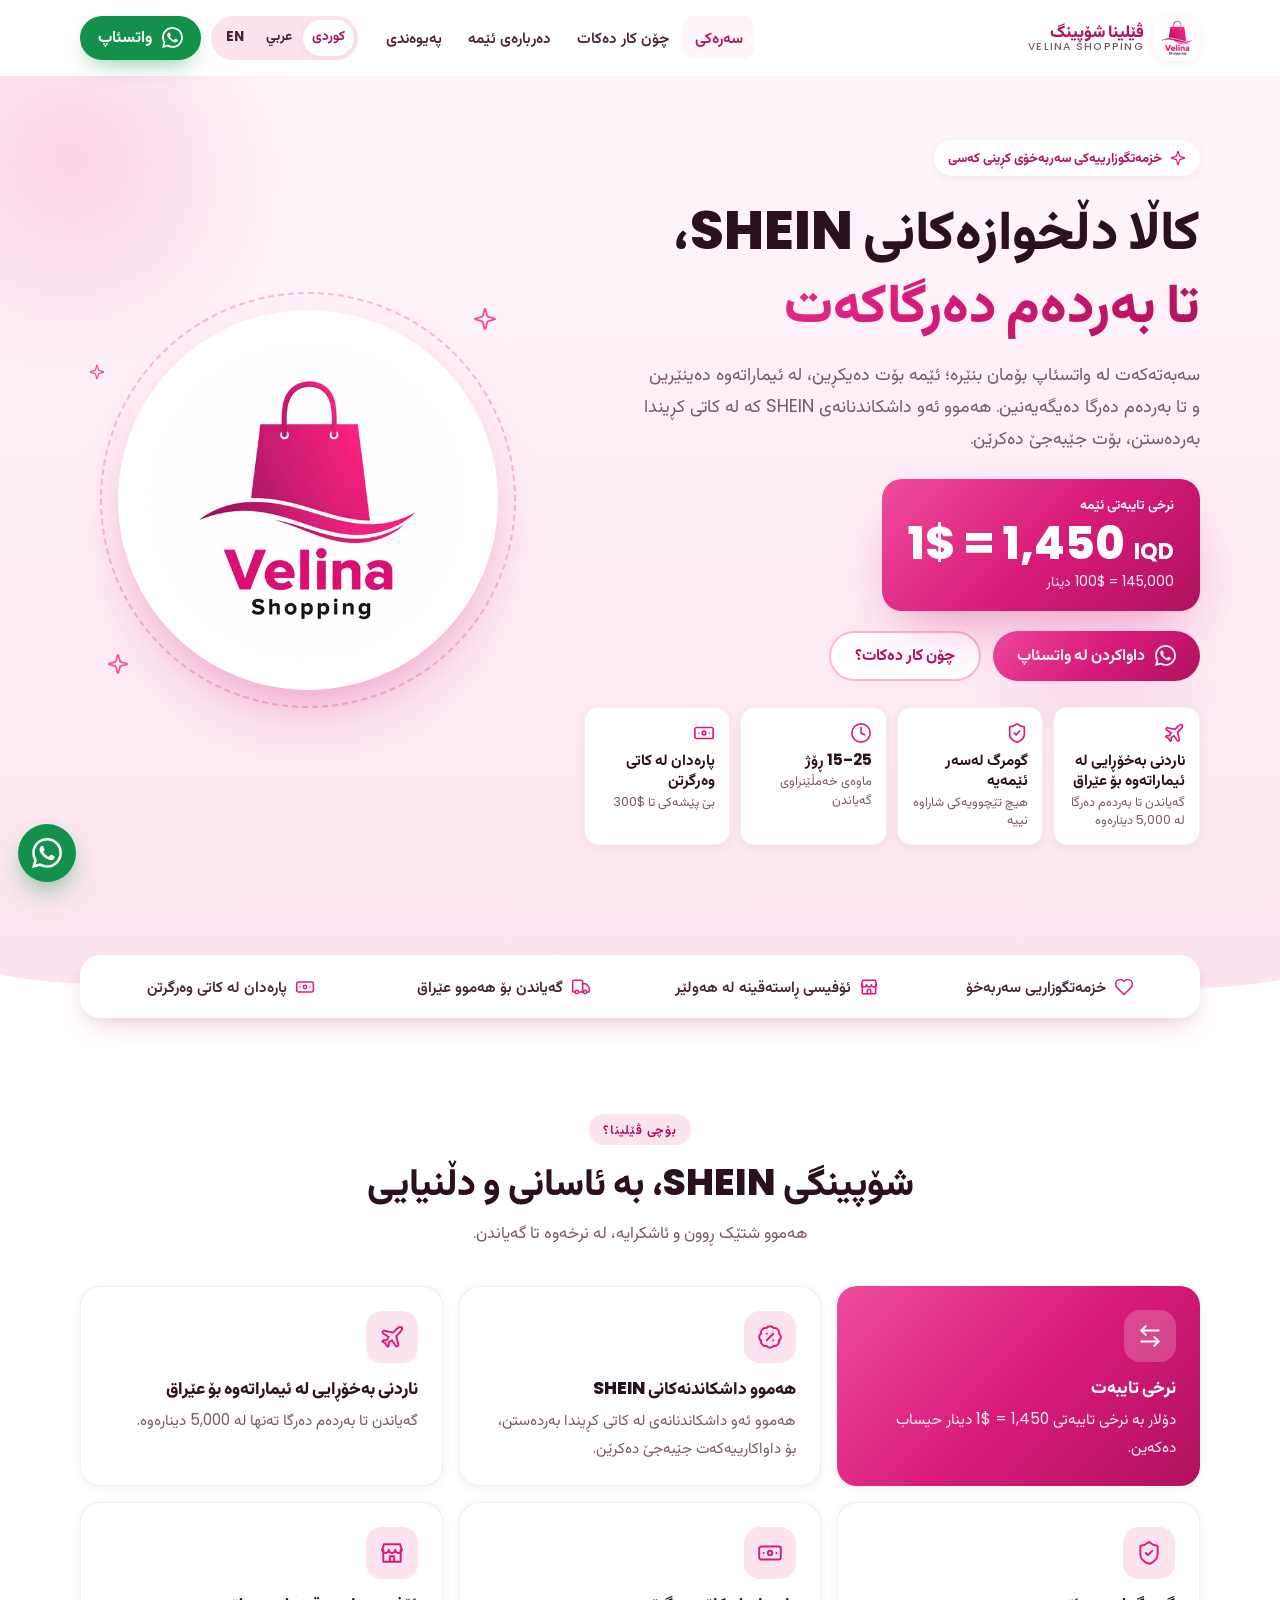
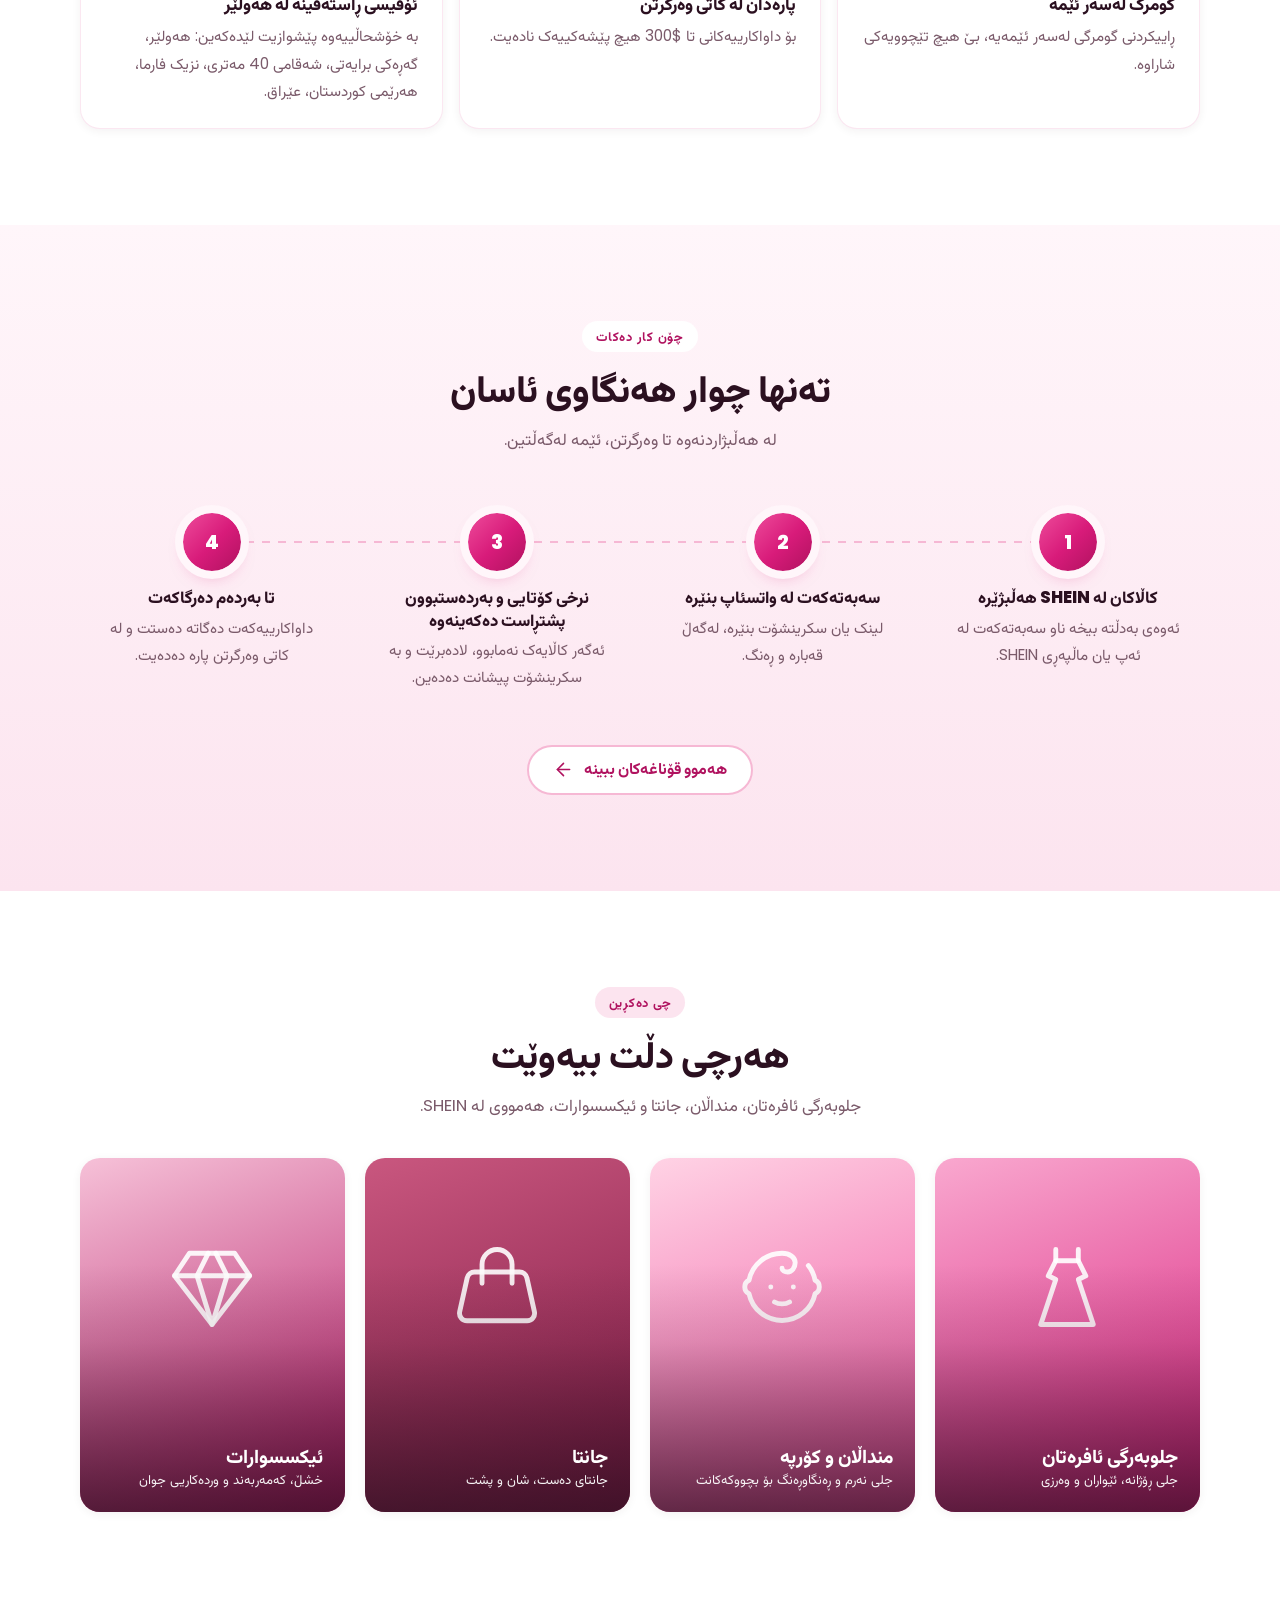
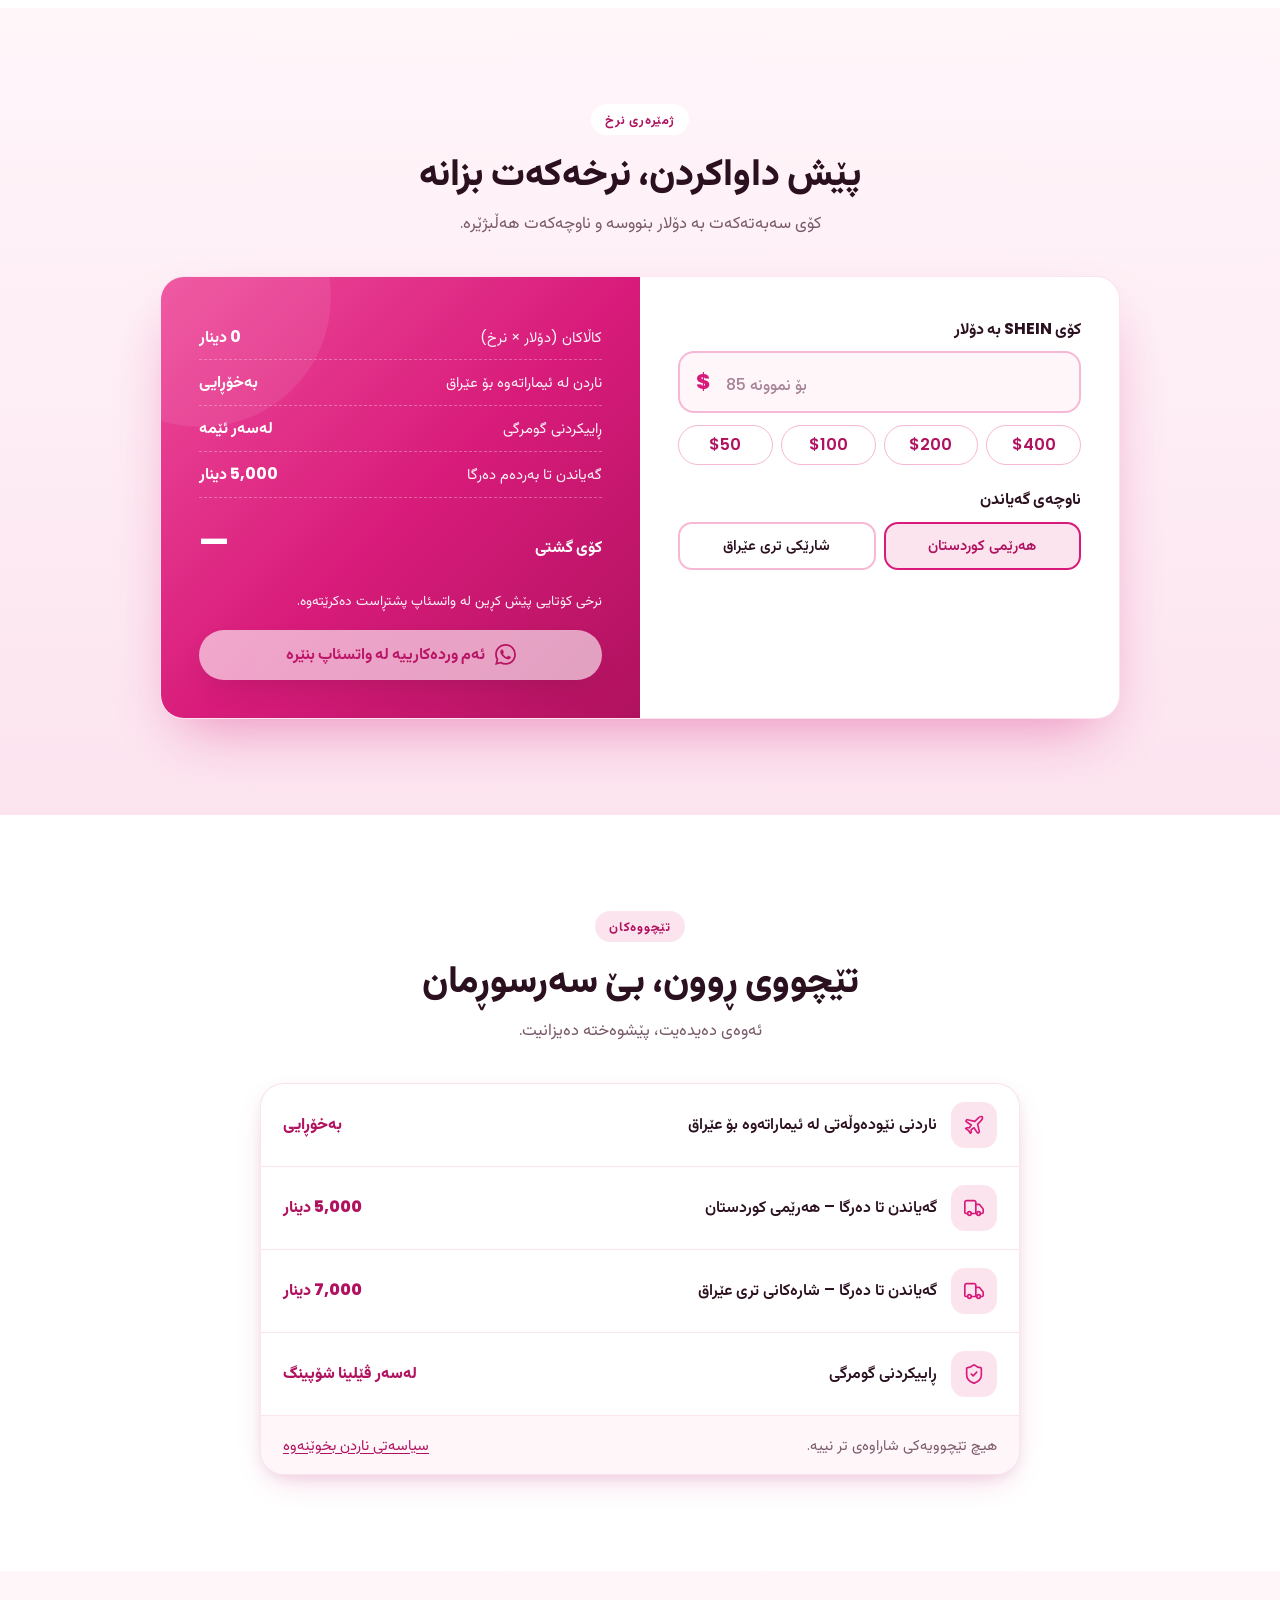
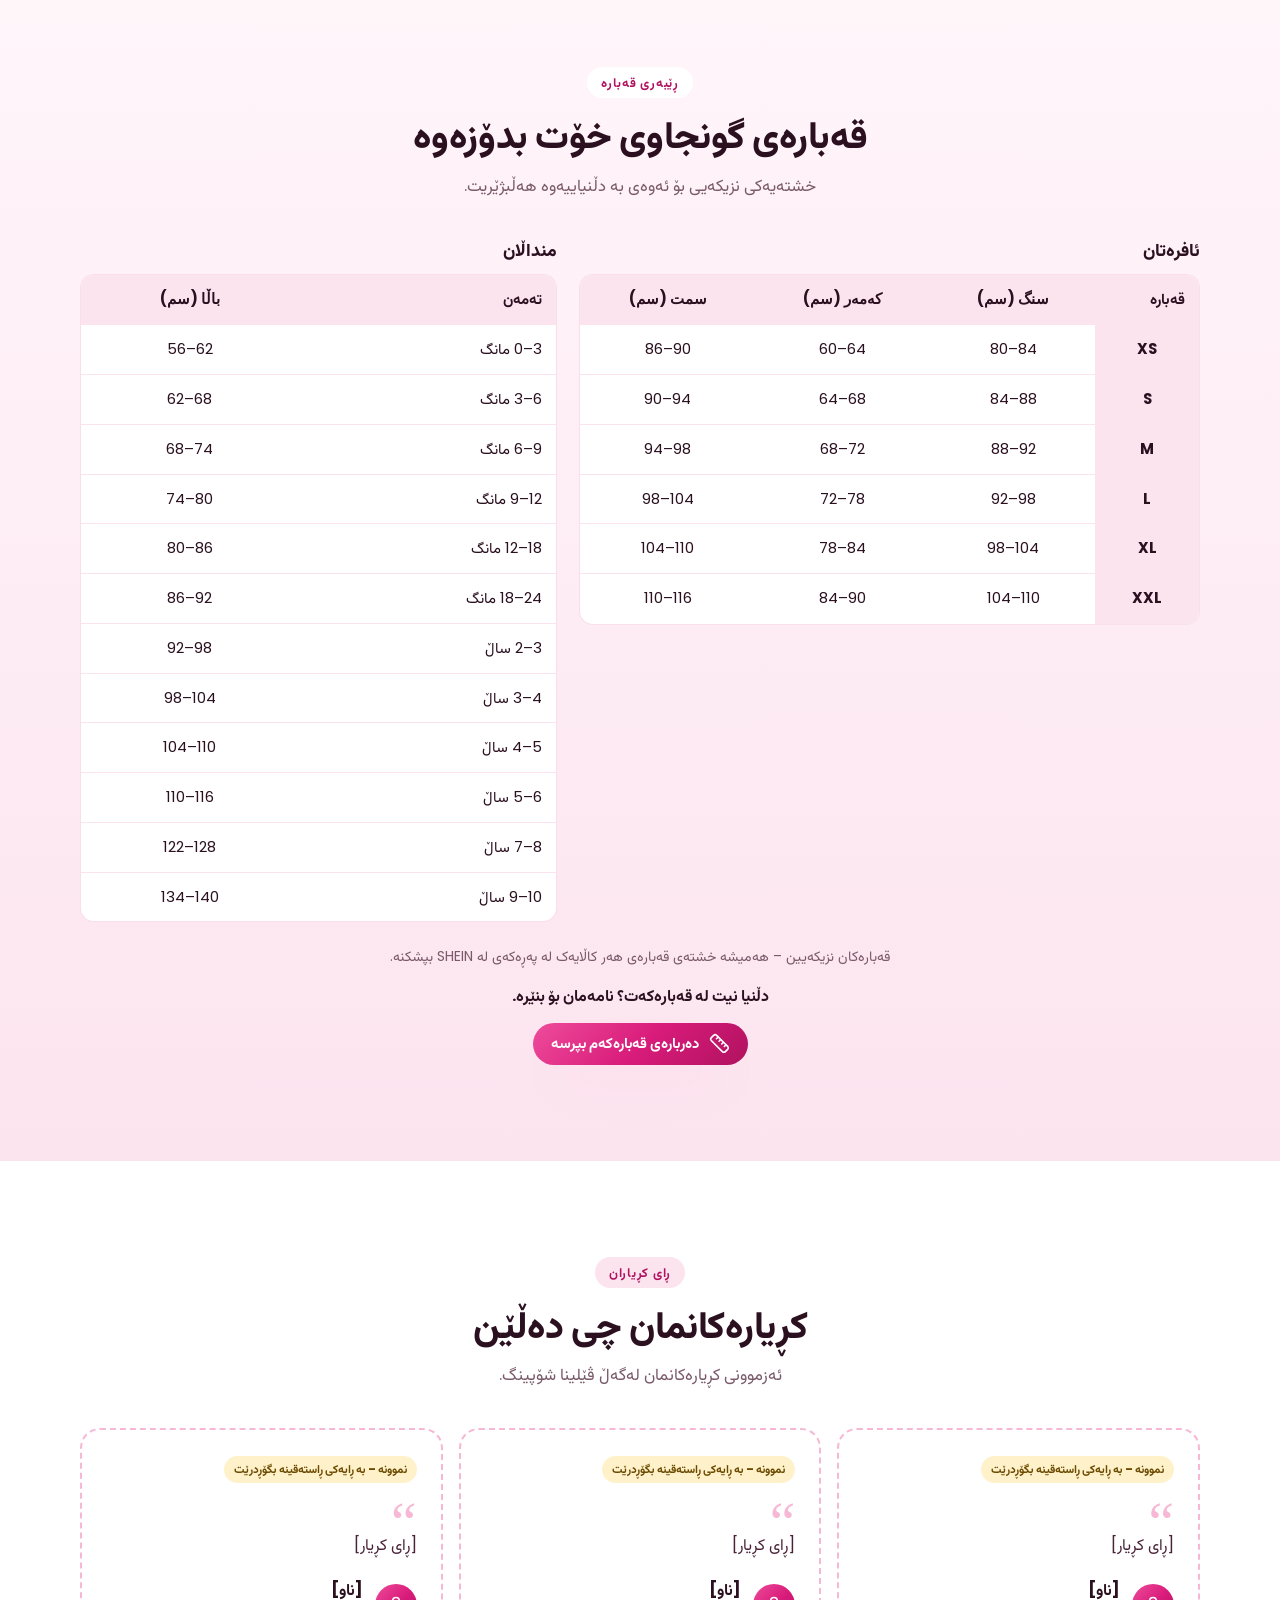
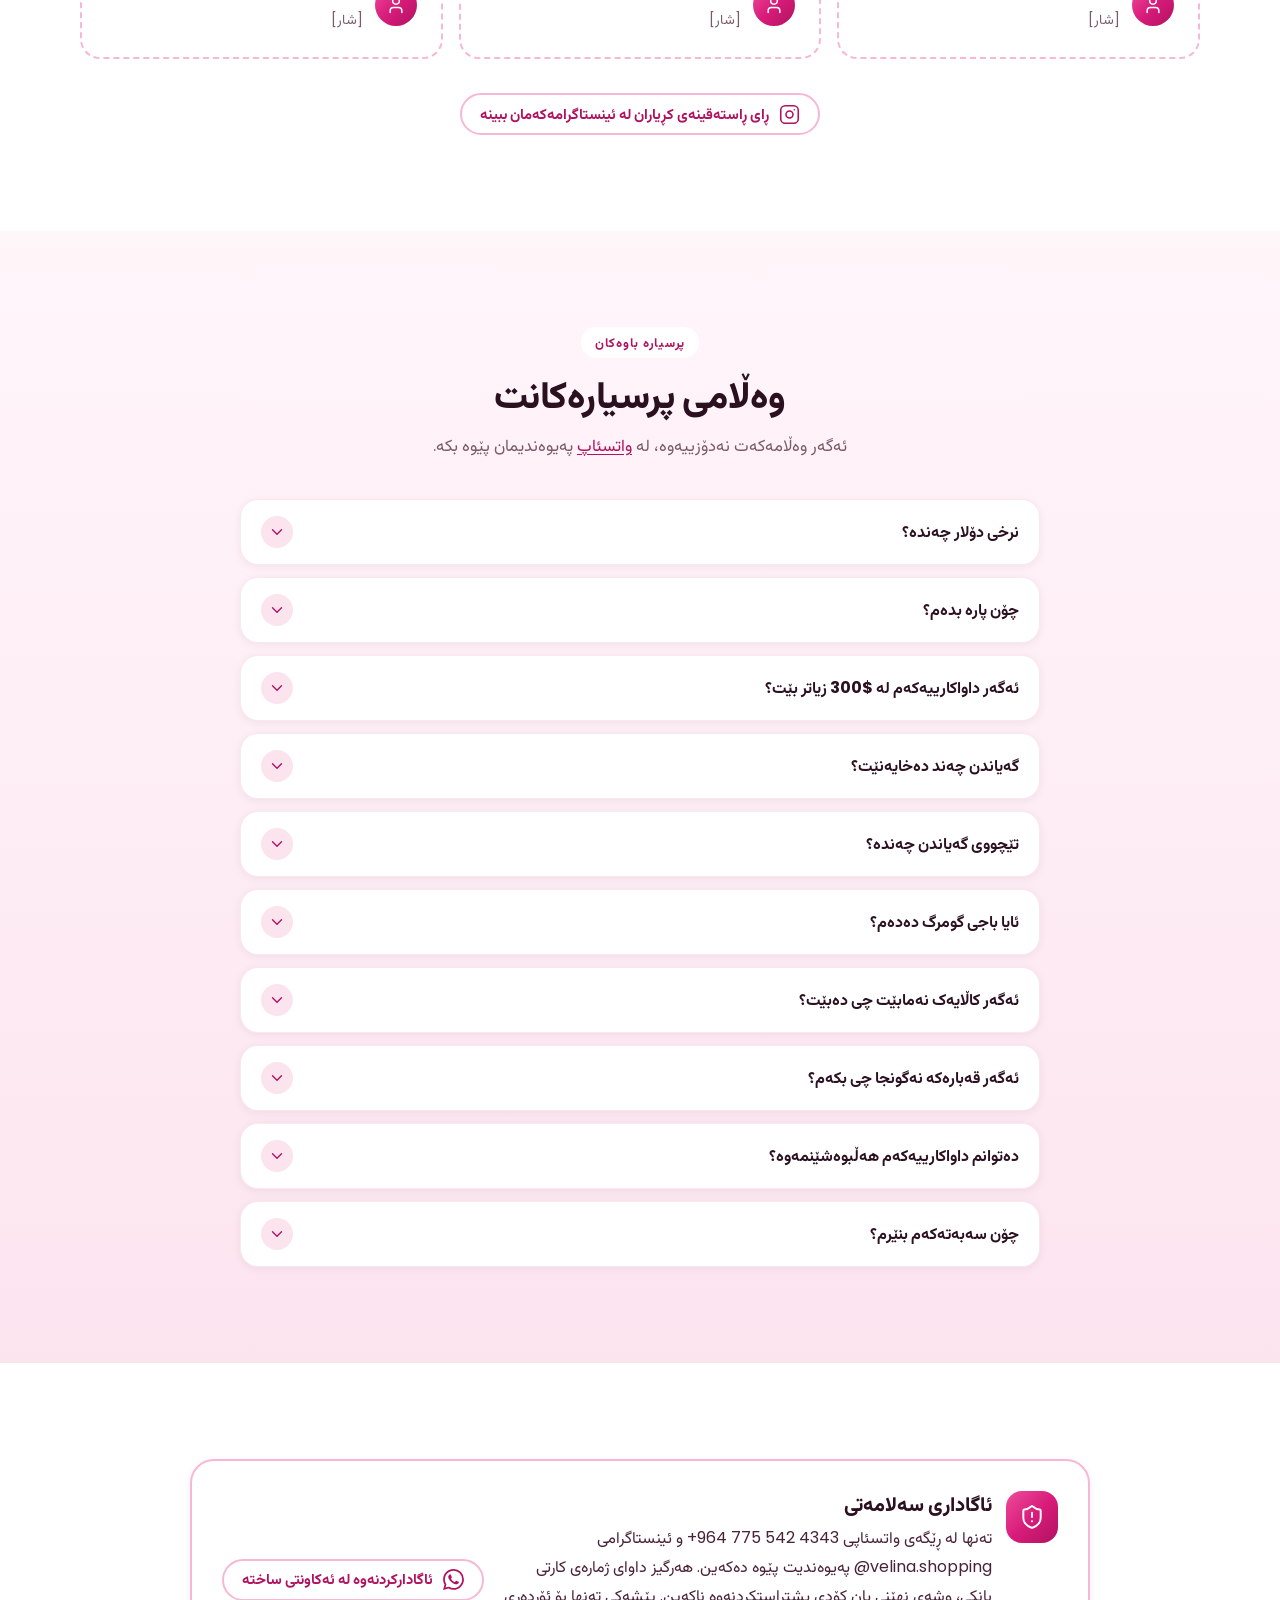
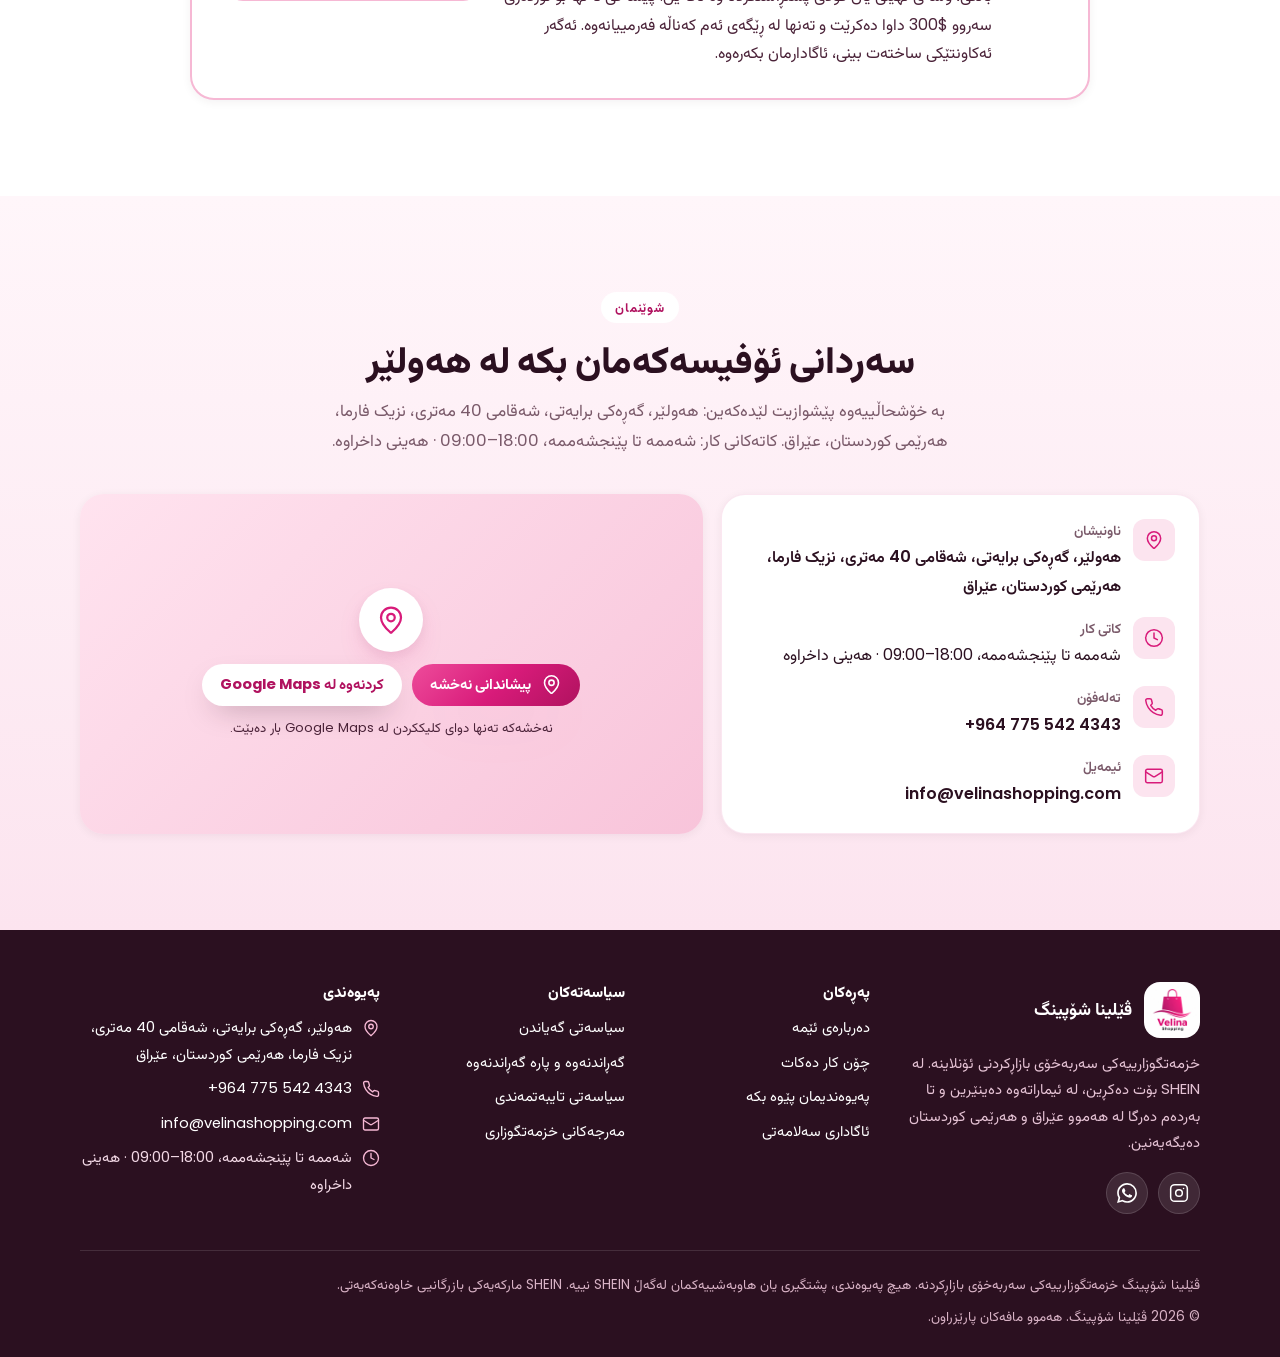
==== commit 143d32d6: "Multi-page Velina Shopping site: ku/ar/en, legal pages (privacy, terms, shipping, returns), calculat" ====
--- a/index.html
+++ b/index.html
@@ -3,20 +3,22 @@
 <head>
 <meta charset="UTF-8">
 <meta name="viewport" content="width=device-width, initial-scale=1, viewport-fit=cover">
-<title>ڤێلینا شۆپینگ | بازاڕکردن لە SHEIN بۆ کوردستان و عێراق – Velina Shopping</title>
-<meta name="description" content="ڤێلینا شۆپینگ: سەبەتەی SHEIN ـەکەت بنێرە، تا بەردەم دەرگا بۆت دەهێنین. بەبێ پێشەکی، هێنانەوە بە خۆڕایی، داشکاندن 100%. | فيلينا شوبينغ: تسوّق من شي ان في العراق وكوردستان، شحن مجاني وبدون مقدمة.">
-<meta name="keywords" content="SHEIN Kurdistan, SHEIN Erbil, SHEIN Sulaymaniyah, SHEIN Duhok, SHEIN Iraq, شي ان العراق, شي ان أربيل, شي ان السليمانية, شي ان كوردستان, طلب شي ان, شی ئین کوردستان, SHEIN هەولێر, SHEIN سلێمانی, Velina Shopping, ڤێلینا شۆپینگ, فيلينا شوبينغ">
+<title>Velina Shopping | کڕینی SHEIN بۆ هەولێر و عێراق</title>
+<meta name="description" content="کاڵا دڵخوازەکانی SHEIN لە هەولێر، کوردستان و هەموو عێراق. نرخی تایبەت 1$ = 1,450 دینار، گومرگ لەسەر ئێمە، پارەدان لە کاتی وەرگرتن.">
+<meta name="robots" content="index, follow">
 <meta name="theme-color" content="#D81B7A">
-<meta name="robots" content="index, follow">
-<link rel="canonical" href="https://velinashopping.com/">
-
-<!-- Open Graph / social sharing -->
+<meta name="facebook-domain-verification" content="PASTE_CODE_FROM_META" />
+<link rel="canonical" href="https://www.velinashopping.com/">
+<link rel="alternate" hreflang="ckb" href="https://www.velinashopping.com/?lang=ku">
+<link rel="alternate" hreflang="ar" href="https://www.velinashopping.com/?lang=ar">
+<link rel="alternate" hreflang="en" href="https://www.velinashopping.com/?lang=en">
+<link rel="alternate" hreflang="x-default" href="https://www.velinashopping.com/">
 <meta property="og:type" content="website">
 <meta property="og:site_name" content="Velina Shopping – ڤێلینا شۆپینگ">
-<meta property="og:title" content="ڤێلینا شۆپینگ | SHEIN بۆ کوردستان و عێراق – فيلينا شوبينغ | شي ان العراق">
-<meta property="og:description" content="سەبەتەی SHEIN ـەکەت بنێرە، تا بەردەم دەرگا بۆت دەهێنین. بەبێ پێشەکی و هێنانەوە بە خۆڕایی. | اطلب من شي ان في أربيل والسليمانية وكل العراق، شحن مجاني وبدون مقدمة.">
-<meta property="og:url" content="https://velinashopping.com/">
-<meta property="og:image" content="https://velinashopping.com/images/og-image.jpg">
+<meta property="og:title" content="Velina Shopping | کڕینی SHEIN بۆ هەولێر و عێراق">
+<meta property="og:description" content="کاڵا دڵخوازەکانی SHEIN لە هەولێر، کوردستان و هەموو عێراق. نرخی تایبەت 1$ = 1,450 دینار، گومرگ لەسەر ئێمە، پارەدان لە کاتی وەرگرتن.">
+<meta property="og:url" content="https://www.velinashopping.com/">
+<meta property="og:image" content="https://www.velinashopping.com/assets/img/og-image.jpg">
 <meta property="og:image:width" content="1200">
 <meta property="og:image:height" content="630">
 <meta property="og:image:alt" content="Velina Shopping logo">
@@ -24,1388 +26,85 @@
 <meta property="og:locale:alternate" content="ar_IQ">
 <meta property="og:locale:alternate" content="en_US">
 <meta name="twitter:card" content="summary_large_image">
-<meta name="twitter:title" content="Velina Shopping – SHEIN Kurdistan & Iraq | شي ان العراق">
-<meta name="twitter:description" content="Shop SHEIN from Kurdistan, delivered to your door. Free delivery, no deposit, 100% of discounts.">
-<meta name="twitter:image" content="https://velinashopping.com/images/og-image.jpg">
-
-<link rel="icon" type="image/png" sizes="64x64" href="images/logo-64.png">
-<link rel="apple-touch-icon" href="images/logo-180.png">
-
-<!-- Fonts: Noto Sans/Kufi Arabic fully support Kurdish Sorani (ڕ ڵ ێ ۆ ڤ گ چ پ); Poppins for Latin & numbers -->
+<meta name="twitter:title" content="Velina Shopping | کڕینی SHEIN بۆ هەولێر و عێراق">
+<meta name="twitter:description" content="کاڵا دڵخوازەکانی SHEIN لە هەولێر، کوردستان و هەموو عێراق. نرخی تایبەت 1$ = 1,450 دینار، گومرگ لەسەر ئێمە، پارەدان لە کاتی وەرگرتن.">
+<meta name="twitter:image" content="https://www.velinashopping.com/assets/img/og-image.jpg">
+<link rel="icon" href="favicon.ico" sizes="any">
+<link rel="icon" type="image/png" sizes="32x32" href="assets/img/favicon-32.png">
+<link rel="apple-touch-icon" href="assets/img/apple-touch-icon.png">
+<link rel="manifest" href="site.webmanifest">
 <link rel="preconnect" href="https://fonts.googleapis.com">
 <link rel="preconnect" href="https://fonts.gstatic.com" crossorigin>
-<link href="https://fonts.googleapis.com/css2?family=Noto+Kufi+Arabic:wght@600;700;800&family=Noto+Sans+Arabic:wght@400;500;600;700&family=Poppins:wght@400;500;600;700;800&display=swap" rel="stylesheet">
-
+<link rel="stylesheet" href="https://fonts.googleapis.com/css2?family=Playfair+Display:ital,wght@1,600&family=Poppins:wght@400;500;600;700;800&family=Vazirmatn:wght@400;500;600;700;800&display=swap">
+<link rel="stylesheet" href="assets/style.css">
+<script>(function(){var d=document.documentElement,l=null,D='ku';try{l=new URLSearchParams(location.search).get('lang')}catch(e){}if(!/^(ku|ar|en)$/.test(l||'')){try{l=localStorage.getItem('velina-lang')}catch(e){}}d.className+=' js';if(/^(ku|ar|en)$/.test(l||'')&&l!==D){d.lang=l==='ku'?'ckb':l;d.dir=l==='en'?'ltr':'rtl';d.className+=' lang-pending'}setTimeout(function(){if(!window.__velinaReady){d.classList.remove('lang-pending');d.className+=' reveal-fallback'}},2500)})();</script>
 <script type="application/ld+json">
 {
   "@context": "https://schema.org",
-  "@type": "Store",
-  "name": "Velina Shopping – ڤێلینا شۆپینگ",
-  "description": "Personal SHEIN shopping service for Kurdistan and Iraq. Free delivery, no deposit, cash on delivery.",
-  "url": "https://velinashopping.com/",
-  "logo": "https://velinashopping.com/images/logo-512.png",
-  "image": "https://velinashopping.com/images/og-image.jpg",
+  "@type": "LocalBusiness",
+  "@id": "https://www.velinashopping.com/#business",
+  "name": "Velina Shopping",
+  "alternateName": [
+    "ڤێلینا شۆپینگ",
+    "ڤيلينا شوبينغ"
+  ],
+  "description": "Independent online personal-shopping service. Customers choose items on SHEIN, we purchase them on their behalf, ship from the UAE and deliver to the door anywhere in Iraq and the Kurdistan Region. Not affiliated with SHEIN.",
+  "url": "https://www.velinashopping.com/",
+  "logo": "https://www.velinashopping.com/assets/img/icon-512.png",
+  "image": "https://www.velinashopping.com/assets/img/og-image.jpg",
   "telephone": "+9647755424343",
-  "areaServed": ["Kurdistan Region", "Iraq"],
-  "sameAs": ["https://www.instagram.com/velina.shopping/"]
+  "email": "info@velinashopping.com",
+  "address": {
+    "@type": "PostalAddress",
+    "streetAddress": "40 Meter Street, Brayati, near Pharma",
+    "addressLocality": "Erbil",
+    "addressRegion": "Kurdistan Region",
+    "addressCountry": "IQ"
+  },
+  "geo": {
+    "@type": "GeoCoordinates",
+    "latitude": 36.200478,
+    "longitude": 44.039223
+  },
+  "hasMap": "https://www.google.com/maps?q=36.2004780,44.0392230",
+  "openingHoursSpecification": [
+    {
+      "@type": "OpeningHoursSpecification",
+      "dayOfWeek": [
+        "Saturday",
+        "Sunday",
+        "Monday",
+        "Tuesday",
+        "Wednesday",
+        "Thursday"
+      ],
+      "opens": "09:00",
+      "closes": "18:00"
+    }
+  ],
+  "areaServed": [
+    {
+      "@type": "Country",
+      "name": "Iraq"
+    }
+  ],
+  "currenciesAccepted": "IQD",
+  "paymentAccepted": "Cash",
+  "priceRange": "$$",
+  "sameAs": [
+    "https://www.instagram.com/velina.shopping"
+  ]
 }
 </script>
-
-<style>
-/* =========================================================
-   DESIGN TOKENS
-   ========================================================= */
-:root{
-  --pink:#D81B7A;
-  --pink-600:#B5135F;
-  --pink-700:#8E0E4A;
-  --pink-400:#EE4C9B;
-  --pink-200:#F8B9D6;
-  --blush:#FCE4EF;
-  --blush-50:#FFF5FA;
-  --plum:#2B1020;
-  --plum-2:#4A2238;
-  --muted:#6E4B5E;
-  --white:#fff;
-  --wa:#13914A;
-  --wa-dark:#0E7A3D;
-  --radius-sm:12px;
-  --radius:20px;
-  --radius-lg:28px;
-  --shadow-sm:0 2px 8px rgba(43,16,32,.06);
-  --shadow:0 10px 30px -10px rgba(216,27,122,.25), 0 4px 12px rgba(43,16,32,.06);
-  --shadow-lg:0 24px 60px -18px rgba(216,27,122,.40);
-  --grad:linear-gradient(135deg,#EE4C9B 0%,#D81B7A 50%,#B5135F 100%);
-  --grad-soft:linear-gradient(180deg,#FFF5FA 0%,#FCE4EF 100%);
-  --font-body:'Poppins','Noto Sans Arabic',system-ui,-apple-system,'Segoe UI',Tahoma,sans-serif;
-  --font-head:'Poppins','Noto Kufi Arabic','Noto Sans Arabic',system-ui,sans-serif;
-  --header-h:68px;
-  --container:1160px;
-}
-
-/* =========================================================
-   BASE
-   ========================================================= */
-*,*::before,*::after{box-sizing:border-box}
-html{scroll-behavior:smooth;-webkit-text-size-adjust:100%;scroll-padding-top:calc(var(--header-h) + 12px)}
-body{
-  margin:0;font-family:var(--font-body);color:var(--plum);background:var(--white);
-  font-size:16px;line-height:1.75;-webkit-font-smoothing:antialiased;overflow-x:hidden;
-}
-html[lang="en"] body{line-height:1.65}
-img,svg{display:block;max-width:100%}
-a{color:inherit}
-button{font:inherit;color:inherit}
-h1,h2,h3{font-family:var(--font-head);line-height:1.35;margin:0;letter-spacing:-.005em}
-html[lang="en"] h1,html[lang="en"] h2,html[lang="en"] h3{line-height:1.2;letter-spacing:-.02em}
-p{margin:0}
-.ltr{direction:ltr;unicode-bidi:isolate;display:inline-block}
-.container{width:100%;max-width:var(--container);margin-inline:auto;padding-inline:20px}
-.sr-only{position:absolute!important;width:1px;height:1px;padding:0;margin:-1px;overflow:hidden;clip:rect(0,0,0,0);white-space:nowrap;border:0}
-.icon{width:24px;height:24px;flex-shrink:0;fill:none;stroke:currentColor;stroke-width:2;stroke-linecap:round;stroke-linejoin:round}
-.icon-fill{fill:currentColor;stroke:none}
-
-:focus-visible{outline:3px solid var(--pink);outline-offset:3px;border-radius:8px}
-.skip-link{position:absolute;inset-inline-start:12px;top:-60px;z-index:200;background:var(--plum);color:#fff;padding:10px 16px;border-radius:10px;text-decoration:none;font-weight:600;transition:top .2s}
-.skip-link:focus{top:12px}
-
-/* =========================================================
-   BUTTONS
-   ========================================================= */
-.btn{
-  display:inline-flex;align-items:center;justify-content:center;gap:10px;
-  min-height:52px;padding:12px 26px;border-radius:999px;border:0;cursor:pointer;
-  font-weight:700;font-size:1rem;text-decoration:none;white-space:nowrap;
-  transition:transform .2s ease, box-shadow .2s ease, background-color .2s ease;
-}
-.btn .icon{width:22px;height:22px}
-.btn-primary{background:var(--grad);color:#fff;box-shadow:var(--shadow-lg)}
-.btn-primary:hover{transform:translateY(-2px);box-shadow:0 28px 60px -16px rgba(216,27,122,.55)}
-.btn-ghost{background:#fff;color:var(--pink-600);border:2px solid var(--pink-200)}
-.btn-ghost:hover{border-color:var(--pink);transform:translateY(-2px)}
-.btn-white{background:#fff;color:var(--pink-600);box-shadow:0 12px 30px -10px rgba(43,16,32,.35)}
-.btn-white:hover{transform:translateY(-2px)}
-.btn-outline-white{background:transparent;color:#fff;border:2px solid rgba(255,255,255,.7)}
-.btn-outline-white:hover{background:rgba(255,255,255,.12);transform:translateY(-2px)}
-.btn:active{transform:translateY(0) scale(.98)}
-
-/* =========================================================
-   HEADER
-   ========================================================= */
-.site-header{
-  position:sticky;top:0;z-index:100;height:var(--header-h);
-  background:rgba(255,255,255,.88);backdrop-filter:saturate(180%) blur(14px);-webkit-backdrop-filter:saturate(180%) blur(14px);
-  border-bottom:1px solid transparent;transition:border-color .25s, box-shadow .25s;
-}
-.site-header.scrolled{border-color:rgba(216,27,122,.12);box-shadow:0 6px 24px -14px rgba(43,16,32,.25)}
-.header-inner{height:100%;display:flex;align-items:center;gap:12px}
-.brand{display:flex;align-items:center;gap:10px;text-decoration:none;margin-inline-end:auto;min-width:0}
-.brand img{width:48px;height:48px;border-radius:14px;background:#fff;box-shadow:var(--shadow-sm)}
-.brand-name{font-family:var(--font-head);font-weight:800;color:var(--pink);font-size:1.05rem;line-height:1.1;white-space:nowrap}
-.brand-name small{display:block;font-family:'Poppins',sans-serif;font-weight:500;color:var(--muted);font-size:.7rem;letter-spacing:.06em}
-.main-nav{display:none}
-.main-nav a{text-decoration:none;font-weight:600;font-size:.95rem;color:var(--plum-2);padding:8px 12px;border-radius:999px;transition:color .2s, background .2s}
-.main-nav a:hover{color:var(--pink);background:var(--blush-50)}
-
-.lang-switch{display:flex;background:var(--blush);border-radius:999px;padding:4px;gap:2px}
-.lang-switch button{
-  border:0;background:transparent;cursor:pointer;min-height:36px;min-width:42px;padding:4px 10px;border-radius:999px;
-  font-size:.85rem;font-weight:700;color:var(--plum-2);transition:background .2s,color .2s;
-}
-.lang-switch button[lang="ckb"],.lang-switch button[lang="ar"]{font-family:'Noto Sans Arabic',sans-serif}
-.lang-switch button[aria-pressed="true"]{background:#fff;color:var(--pink);box-shadow:var(--shadow-sm)}
-.header-wa{min-height:44px;width:44px;padding:0;background:var(--wa);color:#fff;box-shadow:0 8px 20px -8px rgba(19,145,74,.6)}
-.header-wa:hover{background:var(--wa-dark);transform:translateY(-1px)}
-.header-wa span{display:none}
-
-@media (max-width:399px){ .brand-name{display:none} }
-@media (min-width:640px){
-  .header-wa{width:auto;padding:0 18px}
-  .header-wa span{display:inline}
-}
-@media (min-width:1024px){
-  :root{--header-h:76px}
-  .main-nav{display:flex;gap:2px;margin-inline-end:8px}
-}
-
-/* =========================================================
-   HERO
-   ========================================================= */
-.hero{position:relative;background:var(--grad-soft);overflow:hidden;padding:32px 0 96px}
-.hero::before,.hero::after{
-  content:"";position:absolute;border-radius:50%;filter:blur(10px);pointer-events:none;
-}
-.hero::before{width:420px;height:420px;background:radial-gradient(circle,rgba(238,76,155,.22),transparent 70%);top:-120px;inset-inline-end:-140px}
-.hero::after{width:360px;height:360px;background:radial-gradient(circle,rgba(216,27,122,.14),transparent 70%);bottom:-80px;inset-inline-start:-120px}
-.hero-grid{position:relative;z-index:1;display:grid;gap:36px;align-items:center}
-.eyebrow{
-  display:inline-flex;align-items:center;gap:8px;background:#fff;color:var(--pink-600);
-  padding:6px 14px 6px 6px;border-radius:999px;font-weight:600;font-size:.85rem;box-shadow:var(--shadow-sm)
-}
-[dir="rtl"] .eyebrow{padding:6px 6px 6px 14px}
-.eyebrow-dot{display:grid;place-items:center;width:26px;height:26px;border-radius:50%;background:var(--grad);color:#fff}
-.eyebrow-dot .icon{width:15px;height:15px}
-.hero h1{font-size:clamp(1.85rem,6.6vw,3.4rem);font-weight:800;margin:18px 0 14px;color:var(--plum)}
-.hero h1 .accent{background:var(--grad);-webkit-background-clip:text;background-clip:text;color:transparent}
-.hero-sub{font-size:clamp(1rem,2.6vw,1.15rem);color:var(--muted);max-width:560px}
-
-.rate-badge{
-  margin:24px 0 22px;display:inline-flex;flex-direction:column;align-items:flex-start;gap:2px;
-  background:var(--grad);color:#fff;border-radius:var(--radius);padding:14px 24px 16px;box-shadow:var(--shadow-lg);
-  position:relative;overflow:hidden;
-}
-.rate-badge::after{content:"";position:absolute;inset:0;background:linear-gradient(115deg,transparent 30%,rgba(255,255,255,.25) 50%,transparent 70%);transform:translateX(-100%);animation:shine 4.5s ease-in-out infinite 1.5s}
-@keyframes shine{0%,60%{transform:translateX(-100%)}100%{transform:translateX(100%)}}
-.rate-label{font-size:.85rem;font-weight:600;opacity:.95;display:flex;align-items:center;gap:6px}
-.rate-label .live{width:8px;height:8px;border-radius:50%;background:#fff;box-shadow:0 0 0 0 rgba(255,255,255,.7);animation:pulse 2s infinite}
-@keyframes pulse{0%{box-shadow:0 0 0 0 rgba(255,255,255,.7)}70%{box-shadow:0 0 0 8px rgba(255,255,255,0)}100%{box-shadow:0 0 0 0 rgba(255,255,255,0)}}
-.rate-value{font-family:'Poppins',sans-serif;font-weight:800;font-size:clamp(1.7rem,7vw,2.4rem);line-height:1.15;direction:ltr;unicode-bidi:isolate;letter-spacing:-.01em}
-.rate-value small{font-size:.55em;font-weight:700;opacity:.95}
-
-.hero-ctas{display:flex;flex-direction:column;gap:12px}
-.hero-ctas .btn{width:100%}
-.trust-row{display:flex;flex-wrap:wrap;gap:8px 16px;margin-top:22px;padding:0;list-style:none}
-.trust-row li{display:flex;align-items:center;gap:6px;font-size:.9rem;font-weight:600;color:var(--plum-2)}
-.trust-row .icon{width:18px;height:18px;color:var(--pink)}
-
-.hero-visual{position:relative;display:grid;place-items:center;min-height:300px}
-.hero-card{
-  position:relative;width:min(300px,78vw);aspect-ratio:1;border-radius:50%;
-  background:#fff;box-shadow:var(--shadow-lg);display:grid;place-items:center;
-}
-.hero-card::before{content:"";position:absolute;inset:-18px;border-radius:50%;border:2px dashed rgba(216,27,122,.25);animation:spin 40s linear infinite}
-@keyframes spin{to{transform:rotate(360deg)}}
-.hero-card img{width:82%;height:auto;border-radius:50%}
-.float-chip{
-  position:absolute;display:flex;align-items:center;gap:8px;background:#fff;border-radius:16px;
-  padding:10px 14px;font-weight:700;font-size:.85rem;box-shadow:var(--shadow);white-space:nowrap;
-  animation:floaty 5s ease-in-out infinite;
-}
-.float-chip .chip-ic{display:grid;place-items:center;width:32px;height:32px;border-radius:10px;background:var(--blush);color:var(--pink)}
-.float-chip .chip-ic .icon{width:18px;height:18px}
-.chip-1{top:4%;inset-inline-start:0}
-.chip-2{top:40%;inset-inline-end:-4%;animation-delay:-1.6s}
-.chip-3{bottom:-2%;inset-inline-start:8%;animation-delay:-3.2s}
-@keyframes floaty{0%,100%{transform:translateY(0)}50%{transform:translateY(-10px)}}
-
-.wave{position:absolute;inset-inline:0;bottom:-1px;width:100%;height:70px;color:#fff;pointer-events:none}
-.wave svg{width:100%;height:100%}
-
-@media (min-width:560px){
-  .hero-ctas{flex-direction:row;flex-wrap:wrap}
-  .hero-ctas .btn{width:auto}
-}
-@media (min-width:960px){
-  .hero{padding:72px 0 140px}
-  .hero-grid{grid-template-columns:1.1fr .9fr;gap:48px}
-  .hero-visual{min-height:440px}
-  .hero-card{width:380px}
-  .float-chip{font-size:.95rem;padding:12px 18px}
-}
-
-/* =========================================================
-   SECTIONS (shared)
-   ========================================================= */
-.section{padding:72px 0;position:relative}
-.section-blush{background:var(--grad-soft)}
-.section-head{text-align:center;max-width:640px;margin:0 auto 40px}
-.kicker{display:inline-block;font-size:.8rem;font-weight:700;letter-spacing:.08em;color:var(--pink);background:var(--blush);padding:4px 14px;border-radius:999px;margin-bottom:12px}
-html[lang="en"] .kicker{text-transform:uppercase}
-.section-head h2{font-size:clamp(1.6rem,5vw,2.4rem);font-weight:800}
-.section-head p{color:var(--muted);margin-top:10px;font-size:1.05rem}
-@media (min-width:960px){.section{padding:100px 0}}
-
-/* =========================================================
-   FEATURES
-   ========================================================= */
-.features{display:grid;gap:16px;grid-template-columns:1fr}
-.feature{
-  background:#fff;border:1px solid rgba(216,27,122,.10);border-radius:var(--radius);padding:24px;
-  box-shadow:var(--shadow-sm);transition:transform .25s ease, box-shadow .25s ease, border-color .25s;
-  display:flex;gap:16px;align-items:flex-start;
-}
-.feature:hover{transform:translateY(-4px);box-shadow:var(--shadow);border-color:rgba(216,27,122,.25)}
-.feature-ic{flex-shrink:0;display:grid;place-items:center;width:54px;height:54px;border-radius:16px;background:var(--blush);color:var(--pink)}
-.feature-ic .icon{width:26px;height:26px}
-.feature h3{font-size:1.1rem;font-weight:700;margin-bottom:4px}
-.feature p{color:var(--muted);font-size:.95rem}
-.feature.feature-hero{background:var(--grad);color:#fff;border:0}
-.feature.feature-hero .feature-ic{background:rgba(255,255,255,.2);color:#fff}
-.feature.feature-hero p{color:rgba(255,255,255,.92)}
-.feature .big-rate{font-family:'Poppins',sans-serif;font-weight:800;font-size:1.45rem;direction:ltr;unicode-bidi:isolate;display:block;margin:2px 0 6px;text-align:left;white-space:nowrap}
-[dir="rtl"] .feature .big-rate,[dir="rtl"] .res-value{text-align:right}
-@media (min-width:640px){
-  .features{grid-template-columns:repeat(2,1fr)}
-  .feature{flex-direction:column}
-  .feature.feature-hero{grid-column:1/-1}
-}
-@media (min-width:1024px){
-  .features{grid-template-columns:repeat(6,1fr)}
-  .feature{grid-column:span 2}
-  .feature.feature-hero{grid-column:span 2;grid-row:span 2;justify-content:center}
-  .feature:nth-child(4),.feature:nth-child(5){grid-column:span 2}
-}
-
-/* =========================================================
-   HOW IT WORKS
-   ========================================================= */
-.steps{list-style:none;margin:0;padding:0;display:grid;gap:18px;counter-reset:step;position:relative}
-.step{position:relative;background:#fff;border-radius:var(--radius);padding:22px 22px 22px;box-shadow:var(--shadow-sm);display:flex;gap:16px;align-items:flex-start}
-.step-num{
-  flex-shrink:0;position:relative;z-index:1;display:grid;place-items:center;width:52px;height:52px;border-radius:50%;
-  background:var(--grad);color:#fff;font-family:'Poppins',sans-serif;font-weight:800;font-size:1.1rem;box-shadow:0 8px 18px -6px rgba(216,27,122,.55)
-}
-.step h3{font-size:1.05rem;font-weight:700;margin-bottom:4px;display:flex;align-items:center;gap:8px}
-.step h3 .icon{width:20px;height:20px;color:var(--pink)}
-.step p{color:var(--muted);font-size:.95rem}
-/* vertical connector on mobile */
-.steps::before{content:"";position:absolute;top:40px;bottom:40px;inset-inline-start:47px;width:2px;background:repeating-linear-gradient(to bottom,var(--pink-200) 0 6px,transparent 6px 12px)}
-.how-cta{text-align:center;margin-top:36px}
-@media (min-width:960px){
-  .steps{grid-template-columns:repeat(4,1fr);gap:22px}
-  .steps::before{top:50px;bottom:auto;inset-inline:12%;width:auto;height:2px;background:repeating-linear-gradient(to right,var(--pink-200) 0 8px,transparent 8px 16px)}
-  .step{flex-direction:column;align-items:center;text-align:center;padding:24px 20px 28px;background:transparent;box-shadow:none}
-  .step-num{width:60px;height:60px;font-size:1.25rem;outline:8px solid var(--blush-50)}
-  .step h3{justify-content:center;margin-top:6px}
-}
-
-/* =========================================================
-   CALCULATOR
-   ========================================================= */
-.calc-wrap{
-  display:grid;gap:0;background:#fff;border-radius:var(--radius-lg);box-shadow:var(--shadow-lg);overflow:hidden;
-  max-width:920px;margin:0 auto;border:1px solid rgba(216,27,122,.12)
-}
-.calc-form{padding:28px 22px}
-.calc-form label{display:block;font-weight:700;margin-bottom:10px}
-.input-wrap{position:relative;direction:ltr}
-.input-wrap .cur{position:absolute;left:18px;top:50%;transform:translateY(-50%);font-family:'Poppins',sans-serif;font-weight:800;font-size:1.4rem;color:var(--pink)}
-.calc-input{
-  width:100%;height:64px;border-radius:16px;border:2px solid var(--pink-200);background:var(--blush-50);
-  padding:0 18px 0 46px;font-family:'Poppins',sans-serif;font-weight:700;font-size:1.5rem;color:var(--plum);
-  transition:border-color .2s, box-shadow .2s;text-align:left;
-}
-.calc-input::placeholder{color:#B892A6;font-weight:500;font-size:1.05rem;font-family:var(--font-body)}
-.calc-input:focus{outline:none;border-color:var(--pink);box-shadow:0 0 0 4px rgba(216,27,122,.15);background:#fff}
-.quick{display:flex;flex-wrap:wrap;gap:8px;margin-top:14px;direction:ltr;justify-content:flex-start}
-[dir="rtl"] .quick{justify-content:flex-end}
-.quick button{
-  flex:1 1 0;min-width:56px;border:1.5px solid var(--pink-200);background:#fff;color:var(--pink-600);border-radius:999px;min-height:40px;padding:4px 16px;
-  font-family:'Poppins',sans-serif;font-weight:600;cursor:pointer;transition:all .2s
-}
-.quick button:hover{background:var(--blush);border-color:var(--pink)}
-.calc-hint{font-size:.85rem;color:var(--muted);margin-top:14px}
-.calc-result{background:var(--grad);color:#fff;padding:28px 22px;display:flex;flex-direction:column;justify-content:center;gap:6px;position:relative;overflow:hidden}
-.calc-result::before{content:"";position:absolute;width:260px;height:260px;border-radius:50%;background:rgba(255,255,255,.08);top:-100px;inset-inline-end:-90px}
-.calc-result .res-label{font-weight:600;opacity:.95;position:relative}
-.res-value{font-family:'Poppins',sans-serif;font-weight:800;font-size:clamp(2rem,8vw,2.8rem);line-height:1.15;direction:ltr;unicode-bidi:isolate;text-align:start;position:relative;word-break:break-all}
-.res-value small{font-size:.45em;font-weight:700;opacity:.95}
-.res-sub{font-size:.88rem;opacity:.92;position:relative}
-.calc-result .btn{margin-top:16px;position:relative;width:100%}
-.calc-result .btn[aria-disabled="true"]{opacity:.65;pointer-events:none}
-@media (min-width:760px){
-  .calc-wrap{grid-template-columns:1.1fr 1fr}
-  .calc-form,.calc-result{padding:40px}
-}
-
-/* =========================================================
-   CATEGORIES
-   ========================================================= */
-.cats{display:grid;gap:14px;grid-template-columns:repeat(2,1fr)}
-.cat{
-  position:relative;border-radius:var(--radius);overflow:hidden;aspect-ratio:3/4;text-decoration:none;color:#fff;
-  box-shadow:var(--shadow-sm);isolation:isolate;display:flex;flex-direction:column;justify-content:flex-end;padding:16px;
-  transition:transform .3s ease, box-shadow .3s ease;
-}
-.cat:hover{transform:translateY(-4px);box-shadow:var(--shadow)}
-.cat-media{position:absolute;inset:0;z-index:-2;display:grid;place-items:center}
-.cat-media img{width:100%;height:100%;object-fit:cover;transition:transform .6s ease}
-.cat:hover .cat-media img{transform:scale(1.05)}
-.cat-media .cat-ic{width:32%;height:auto;color:rgba(255,255,255,.9);stroke-width:1.4;margin-bottom:38%}
-.cat::after{content:"";position:absolute;inset:0;z-index:-1;background:linear-gradient(to top,rgba(43,16,32,.72) 0%,rgba(43,16,32,.15) 45%,transparent 70%)}
-.cat-1 .cat-media{background:linear-gradient(160deg,#F9A8CF 0%,#D81B7A 100%)}
-.cat-2 .cat-media{background:linear-gradient(160deg,#FFD3E5 0%,#EE4C9B 100%)}
-.cat-3 .cat-media{background:linear-gradient(160deg,#C9577F 0%,#7A1640 100%)}
-.cat-4 .cat-media{background:linear-gradient(160deg,#F6C1D8 0%,#B5135F 100%)}
-.cat h3{font-size:1.1rem;font-weight:700}
-.cat p{font-size:.82rem;opacity:.92;line-height:1.5;margin-top:2px}
-.cat-arrow{position:absolute;top:14px;inset-inline-end:14px;width:36px;height:36px;border-radius:50%;background:rgba(255,255,255,.22);backdrop-filter:blur(6px);display:grid;place-items:center}
-.cat-arrow .icon{width:18px;height:18px}
-[dir="rtl"] .cat-arrow .icon{transform:scaleX(-1)}
-@media (min-width:960px){
-  .cats{grid-template-columns:repeat(4,1fr);gap:20px}
-  .cat{padding:22px}
-  .cat h3{font-size:1.25rem}
-  .cat p{font-size:.9rem}
-}
-
-/* =========================================================
-   TESTIMONIALS
-   ========================================================= */
-.reviews{display:grid;gap:16px}
-.review{background:#fff;border-radius:var(--radius);padding:24px;box-shadow:var(--shadow-sm);border:1px dashed var(--pink-200);position:relative}
-.review .quote-mark{font-family:Georgia,serif;font-size:4rem;line-height:1;color:var(--pink-200);height:34px;display:block}
-.review blockquote{margin:6px 0 18px;color:var(--plum-2);font-size:1rem}
-.review footer{display:flex;align-items:center;gap:12px}
-.avatar{width:44px;height:44px;border-radius:50%;background:var(--grad);color:#fff;display:grid;place-items:center;font-weight:800;flex-shrink:0}
-.review cite{font-style:normal;font-weight:700;display:block}
-.review .city{font-size:.85rem;color:var(--muted)}
-.ph-tag{position:absolute;top:14px;inset-inline-end:14px;font-size:.7rem;font-weight:700;background:var(--blush);color:var(--pink-700);padding:2px 10px;border-radius:999px}
-.reviews-cta{text-align:center;margin-top:28px}
-.trust-card{border-style:solid;border-color:rgba(216,27,122,.12);text-align:center;transition:transform .25s ease, box-shadow .25s ease}
-.trust-card:hover{transform:translateY(-4px);box-shadow:var(--shadow)}
-.trust-card .feature-ic{margin:0 auto 14px}
-.trust-card h3{font-size:1.15rem;font-weight:700;margin-bottom:6px}
-.trust-card p{color:var(--muted);font-size:.95rem}
-.ig-link{display:inline-flex;align-items:center;gap:8px;font-weight:700;color:var(--pink-600);text-decoration:none;padding:10px 18px;border-radius:999px;background:var(--blush)}
-.ig-link:hover{background:var(--pink-200)}
-@media (min-width:760px){.reviews{grid-template-columns:repeat(3,1fr)}}
-
-/* =========================================================
-   FAQ
-   ========================================================= */
-.faq{max-width:780px;margin:0 auto;display:grid;gap:12px}
-.faq details{background:#fff;border-radius:18px;box-shadow:var(--shadow-sm);border:1px solid rgba(216,27,122,.10);transition:box-shadow .2s, border-color .2s}
-.faq details[open]{box-shadow:var(--shadow);border-color:rgba(216,27,122,.25)}
-.faq summary{
-  list-style:none;cursor:pointer;display:flex;align-items:center;justify-content:space-between;gap:14px;
-  padding:18px 20px;font-weight:700;font-size:1.02rem;min-height:60px;border-radius:18px
-}
-.faq summary::-webkit-details-marker{display:none}
-.faq summary .chev{flex-shrink:0;display:grid;place-items:center;width:32px;height:32px;border-radius:50%;background:var(--blush);color:var(--pink);transition:transform .3s ease, background .2s}
-.faq summary .chev .icon{width:18px;height:18px}
-.faq details[open] summary .chev{transform:rotate(180deg);background:var(--pink);color:#fff}
-.faq .answer{padding:0 20px 20px;color:var(--muted)}
-.faq details[open] .answer{animation:fadeDown .3s ease}
-@keyframes fadeDown{from{opacity:0;transform:translateY(-6px)}to{opacity:1;transform:none}}
-
-/* =========================================================
-   FINAL CTA
-   ========================================================= */
-.final-cta{padding:0 0 72px}
-.cta-banner{
-  position:relative;overflow:hidden;background:var(--grad);color:#fff;border-radius:var(--radius-lg);
-  padding:44px 24px;text-align:center;box-shadow:var(--shadow-lg)
-}
-.cta-banner::before,.cta-banner::after{content:"";position:absolute;border-radius:50%;background:rgba(255,255,255,.09)}
-.cta-banner::before{width:300px;height:300px;top:-140px;inset-inline-start:-80px}
-.cta-banner::after{width:220px;height:220px;bottom:-110px;inset-inline-end:-40px}
-.cta-banner > *{position:relative;z-index:1}
-.cta-banner h2{font-size:clamp(1.6rem,5.4vw,2.5rem);font-weight:800}
-.cta-banner p{margin:10px auto 26px;max-width:520px;opacity:.95;font-size:1.05rem}
-.cta-actions{display:flex;flex-direction:column;gap:12px;align-items:stretch;max-width:340px;margin:0 auto}
-.cta-handle{margin-top:18px;font-family:'Poppins',sans-serif;font-weight:600;opacity:.9;direction:ltr}
-@media (min-width:560px){.cta-actions{flex-direction:row;max-width:none;justify-content:center}}
-@media (min-width:960px){.cta-banner{padding:72px 40px}.final-cta{padding-bottom:100px}}
-
-/* =========================================================
-   FOOTER
-   ========================================================= */
-.site-footer{background:var(--plum);color:#F5DCE8;padding:48px 0 calc(28px + env(safe-area-inset-bottom))}
-.footer-top{display:grid;gap:28px;align-items:start}
-.footer-brand{display:flex;align-items:center;gap:12px}
-.footer-brand img{width:60px;height:60px;border-radius:16px;background:#fff}
-.footer-brand strong{font-family:var(--font-head);font-size:1.15rem;color:#fff;display:block;line-height:1.3}
-.footer-brand span{font-size:.9rem;color:#E3BCD0}
-.footer-links{display:flex;flex-wrap:wrap;gap:10px}
-.footer-links a{display:inline-flex;align-items:center;gap:8px;text-decoration:none;color:#fff;background:rgba(255,255,255,.08);border:1px solid rgba(255,255,255,.12);padding:10px 16px;border-radius:999px;font-weight:600;font-size:.92rem;transition:background .2s}
-.footer-links a:hover{background:rgba(255,255,255,.16)}
-.footer-links .icon{width:20px;height:20px}
-.footer-bottom{margin-top:32px;padding-top:22px;border-top:1px solid rgba(255,255,255,.12);display:grid;gap:8px;font-size:.85rem;color:#D9B3C6}
-@media (min-width:760px){
-  .footer-top{grid-template-columns:1fr auto;align-items:center}
-  .footer-bottom{grid-template-columns:1fr auto}
-}
-
-/* =========================================================
-   FLOATING WHATSAPP  (inline-end = bottom-left in RTL, bottom-right in LTR)
-   ========================================================= */
-.wa-float{
-  position:fixed;z-index:90;bottom:calc(18px + env(safe-area-inset-bottom));inset-inline-end:18px;
-  width:60px;height:60px;border-radius:50%;background:var(--wa);color:#fff;display:grid;place-items:center;
-  box-shadow:0 12px 28px -8px rgba(19,145,74,.65);text-decoration:none;transition:transform .2s ease, background .2s;
-}
-.wa-float:hover{transform:scale(1.07);background:var(--wa-dark)}
-.wa-float .icon{width:32px;height:32px}
-.wa-float::before{content:"";position:absolute;inset:0;border-radius:50%;border:2px solid var(--wa);animation:ring 2.4s ease-out infinite}
-@keyframes ring{0%{transform:scale(1);opacity:.8}100%{transform:scale(1.6);opacity:0}}
-
-/* =========================================================
-   SCROLL REVEAL (only when JS is running)
-   ========================================================= */
-.js .reveal{opacity:0;transform:translateY(24px);transition:opacity .7s ease, transform .7s cubic-bezier(.2,.7,.2,1)}
-.js .reveal.in{opacity:1;transform:none}
-.js .reveal[data-delay="1"]{transition-delay:.08s}
-.js .reveal[data-delay="2"]{transition-delay:.16s}
-.js .reveal[data-delay="3"]{transition-delay:.24s}
-.js .reveal[data-delay="4"]{transition-delay:.32s}
-
-@media (prefers-reduced-motion:reduce){
-  html{scroll-behavior:auto}
-  *,*::before,*::after{animation-duration:.001ms!important;animation-iteration-count:1!important;transition-duration:.001ms!important;transition-delay:0s!important}
-  .js .reveal{opacity:1;transform:none}
-}
-</style>
 </head>
-<body>
-
-<!-- ============ SVG ICON SPRITE ============ -->
-<svg width="0" height="0" style="position:absolute" aria-hidden="true" focusable="false">
-  <symbol id="i-wa" viewBox="0 0 24 24"><path d="M17.472 14.382c-.297-.149-1.758-.867-2.03-.967-.273-.099-.471-.148-.67.15-.197.297-.767.966-.94 1.164-.173.199-.347.223-.644.075-.297-.15-1.255-.463-2.39-1.475-.883-.788-1.48-1.761-1.653-2.059-.173-.297-.018-.458.13-.606.134-.133.298-.347.446-.52.149-.174.198-.298.298-.497.099-.198.05-.371-.025-.52-.075-.149-.669-1.612-.916-2.207-.242-.579-.487-.5-.669-.51-.173-.008-.371-.01-.57-.01-.198 0-.52.074-.792.372-.272.297-1.04 1.016-1.04 2.479 0 1.462 1.065 2.875 1.213 3.074.149.198 2.096 3.2 5.077 4.487.709.306 1.262.489 1.694.625.712.227 1.36.195 1.871.118.571-.085 1.758-.719 2.006-1.413.248-.694.248-1.289.173-1.413-.074-.124-.272-.198-.57-.347m-5.421 7.403h-.004a9.87 9.87 0 0 1-5.031-1.378l-.361-.214-3.741.982.998-3.648-.235-.374a9.86 9.86 0 0 1-1.51-5.26c.001-5.45 4.436-9.884 9.888-9.884 2.64 0 5.122 1.03 6.988 2.898a9.825 9.825 0 0 1 2.893 6.994c-.003 5.45-4.437 9.884-9.885 9.884m8.413-18.297A11.815 11.815 0 0 0 12.05 0C5.495 0 .16 5.335.157 11.892c0 2.096.547 4.142 1.588 5.945L.057 24l6.305-1.654a11.882 11.882 0 0 0 5.683 1.448h.005c6.554 0 11.89-5.335 11.893-11.893a11.821 11.821 0 0 0-3.48-8.413Z"/></symbol>
-  <symbol id="i-ig" viewBox="0 0 24 24"><rect x="2" y="2" width="20" height="20" rx="5"/><circle cx="12" cy="12" r="4"/><path d="M17.5 6.5h.01"/></symbol>
-  <symbol id="i-truck" viewBox="0 0 24 24"><path d="M14 18V6a2 2 0 0 0-2-2H4a2 2 0 0 0-2 2v11a1 1 0 0 0 1 1h2"/><path d="M15 18H9"/><path d="M19 18h2a1 1 0 0 0 1-1v-3.65a1 1 0 0 0-.22-.624l-3.48-4.35A1 1 0 0 0 17.52 8H14"/><circle cx="17" cy="18" r="2"/><circle cx="7" cy="18" r="2"/></symbol>
-  <symbol id="i-cash" viewBox="0 0 24 24"><rect x="2" y="6" width="20" height="12" rx="2"/><circle cx="12" cy="12" r="2"/><path d="M6 12h.01M18 12h.01"/></symbol>
-  <symbol id="i-percent" viewBox="0 0 24 24"><path d="M3.85 8.62a4 4 0 0 1 4.78-4.77 4 4 0 0 1 6.74 0 4 4 0 0 1 4.78 4.78 4 4 0 0 1 0 6.74 4 4 0 0 1-4.77 4.78 4 4 0 0 1-6.75 0 4 4 0 0 1-4.78-4.77 4 4 0 0 1 0-6.76Z"/><path d="m15 9-6 6"/><path d="M9 9h.01"/><path d="M15 15h.01"/></symbol>
-  <symbol id="i-shield" viewBox="0 0 24 24"><path d="M20 13c0 5-3.5 7.5-7.66 8.95a1 1 0 0 1-.67-.01C7.5 20.5 4 18 4 13V6a1 1 0 0 1 1-1c2 0 4.5-1.2 6.24-2.72a1.17 1.17 0 0 1 1.52 0C14.51 3.81 17 5 19 5a1 1 0 0 1 1 1z"/><path d="m9 12 2 2 4-4"/></symbol>
-  <symbol id="i-swap" viewBox="0 0 24 24"><path d="m8 3-4 4 4 4"/><path d="M4 7h16"/><path d="m16 21 4-4-4-4"/><path d="M20 17H4"/></symbol>
-  <symbol id="i-bag" viewBox="0 0 24 24"><path d="M6 2 3 6v14a2 2 0 0 0 2 2h14a2 2 0 0 0 2-2V6l-3-4Z"/><path d="M3 6h18"/><path d="M16 10a4 4 0 0 1-8 0"/></symbol>
-  <symbol id="i-send" viewBox="0 0 24 24"><path d="M14.536 21.686a.5.5 0 0 0 .937-.024l6.5-19a.496.496 0 0 0-.635-.635l-19 6.5a.5.5 0 0 0-.024.937l7.93 3.18a2 2 0 0 1 1.112 1.11z"/><path d="m21.854 2.147-10.94 10.939"/></symbol>
-  <symbol id="i-check" viewBox="0 0 24 24"><rect x="8" y="2" width="8" height="4" rx="1"/><path d="M16 4h2a2 2 0 0 1 2 2v14a2 2 0 0 1-2 2H6a2 2 0 0 1-2-2V6a2 2 0 0 1 2-2h2"/><path d="m9 14 2 2 4-4"/></symbol>
-  <symbol id="i-home" viewBox="0 0 24 24"><path d="M15 21v-8a1 1 0 0 0-1-1h-4a1 1 0 0 0-1 1v8"/><path d="M3 10a2 2 0 0 1 .709-1.528l7-5.999a2 2 0 0 1 2.582 0l7 5.999A2 2 0 0 1 21 10v9a2 2 0 0 1-2 2H5a2 2 0 0 1-2-2z"/></symbol>
-  <symbol id="i-chev" viewBox="0 0 24 24"><path d="m6 9 6 6 6-6"/></symbol>
-  <symbol id="i-arrow" viewBox="0 0 24 24"><path d="M7 17 17 7"/><path d="M7 7h10v10"/></symbol>
-  <symbol id="i-sparkle" viewBox="0 0 24 24"><path d="M9.937 15.5A2 2 0 0 0 8.5 14.063l-6.135-1.582a.5.5 0 0 1 0-.962L8.5 9.936A2 2 0 0 0 9.937 8.5l1.582-6.135a.5.5 0 0 1 .963 0L14.063 8.5A2 2 0 0 0 15.5 9.937l6.135 1.581a.5.5 0 0 1 0 .964L15.5 14.063a2 2 0 0 0-1.437 1.437l-1.582 6.135a.5.5 0 0 1-.963 0z"/></symbol>
-  <symbol id="i-dress" viewBox="0 0 24 24"><path d="M9 2v3l-2 4 2 1-4 12h14l-4-12 2-1-2-4V2"/><path d="M9 5h6"/></symbol>
-  <symbol id="i-baby" viewBox="0 0 24 24"><path d="M9 12h.01"/><path d="M15 12h.01"/><path d="M10 16c.5.3 1.2.5 2 .5s1.5-.2 2-.5"/><path d="M19 6.3a9 9 0 0 1 1.8 3.9 2 2 0 0 1 0 3.6 9 9 0 0 1-17.6 0 2 2 0 0 1 0-3.6A9 9 0 0 1 12 3c2 0 3.5 1.1 3.5 2.5s-.9 2.5-2 2.5c-.8 0-1.5-.4-1.5-1"/></symbol>
-  <symbol id="i-handbag" viewBox="0 0 24 24"><path d="M2.048 18.566A2 2 0 0 0 4 21h16a2 2 0 0 0 1.952-2.434l-2-9A2 2 0 0 0 18 8H6a2 2 0 0 0-1.952 1.566z"/><path d="M8 11V6a4 4 0 0 1 8 0v5"/></symbol>
-  <symbol id="i-gem" viewBox="0 0 24 24"><path d="M6 3h12l4 6-10 13L2 9Z"/><path d="M11 3 8 9l4 13 4-13-3-6"/><path d="M2 9h20"/></symbol>
-</svg>
-
-<a class="skip-link" href="#main" data-i18n="skip"></a>
-
-<!-- ============ 1. HEADER ============ -->
-<header class="site-header" id="top">
-  <div class="container header-inner">
-    <a class="brand" href="#top" data-i18n-attr="aria-label:brandHome">
-      <img src="images/logo-256.png" width="48" height="48" alt="Velina Shopping logo">
-      <span class="brand-name"><span data-i18n="brand"></span><small>VELINA SHOPPING</small></span>
-    </a>
-
-    <nav class="main-nav" data-i18n-attr="aria-label:navLabel">
-      <a href="#why" data-i18n="navWhy"></a>
-      <a href="#how" data-i18n="navHow"></a>
-      <a href="#calculator" data-i18n="navCalc"></a>
-      <a href="#faq" data-i18n="navFaq"></a>
-    </nav>
-
-    <div class="lang-switch" role="group" data-i18n-attr="aria-label:langLabel">
-      <button type="button" data-lang="ku" lang="ckb" aria-pressed="true">کوردی</button>
-      <button type="button" data-lang="ar" lang="ar" aria-pressed="false">عربي</button>
-      <button type="button" data-lang="en" lang="en" aria-pressed="false">EN</button>
-    </div>
-
-    <a class="btn header-wa" data-wa href="https://wa.me/9647755424343" target="_blank" rel="noopener" data-i18n-attr="aria-label:waAria">
-      <svg class="icon icon-fill" aria-hidden="true"><use href="#i-wa"/></svg>
-      <span data-i18n="headerWa"></span>
-    </a>
-  </div>
-</header>
-
-<main id="main">
-
-  <!-- ============ 2. HERO ============ -->
-  <section class="hero" aria-labelledby="hero-title">
-    <div class="container hero-grid">
-      <div class="hero-text">
-        <span class="eyebrow reveal">
-          <span class="eyebrow-dot"><svg class="icon" aria-hidden="true"><use href="#i-sparkle"/></svg></span>
-          <span data-i18n="heroEyebrow"></span>
-        </span>
-        <h1 id="hero-title" class="reveal" data-delay="1">
-          <span data-i18n="heroTitleA"></span>
-          <span class="accent" data-i18n="heroTitleB"></span>
-        </h1>
-        <p class="hero-sub reveal" data-delay="2" data-i18n="heroSub"></p>
-
-        <div class="rate-badge reveal" data-delay="3">
-          <span class="rate-label"><span class="live" aria-hidden="true"></span><span data-i18n="rateLabel"></span></span>
-          <span class="rate-value"><span data-rate-usd></span> = <span data-rate-iqd></span> <small>IQD</small></span>
-        </div>
-
-        <div class="hero-ctas reveal" data-delay="4">
-          <a class="btn btn-primary" data-wa href="https://wa.me/9647755424343" target="_blank" rel="noopener">
-            <svg class="icon icon-fill" aria-hidden="true"><use href="#i-wa"/></svg>
-            <span data-i18n="ctaOrder"></span>
-          </a>
-          <a class="btn btn-ghost" href="#how" data-i18n="ctaHow"></a>
-        </div>
-
-        <ul class="trust-row reveal" data-delay="4">
-          <li><svg class="icon" aria-hidden="true"><use href="#i-cash"/></svg><span data-i18n="trust1"></span></li>
-          <li><svg class="icon" aria-hidden="true"><use href="#i-truck"/></svg><span data-i18n="trust2"></span></li>
-          <li><svg class="icon" aria-hidden="true"><use href="#i-shield"/></svg><span data-i18n="trust3"></span></li>
-        </ul>
-      </div>
-
-      <div class="hero-visual reveal" data-delay="2" aria-hidden="true">
-        <div class="hero-card">
-          <img src="images/logo-512.png" width="512" height="512" alt="" fetchpriority="high">
-        </div>
-        <div class="float-chip chip-1"><span class="chip-ic"><svg class="icon"><use href="#i-truck"/></svg></span><span data-i18n="trust2"></span></div>
-        <div class="float-chip chip-2"><span class="chip-ic"><svg class="icon"><use href="#i-percent"/></svg></span><span data-i18n="chipDiscount"></span></div>
-        <div class="float-chip chip-3"><span class="chip-ic"><svg class="icon"><use href="#i-cash"/></svg></span><span data-i18n="trust1"></span></div>
-      </div>
-    </div>
-
-    <div class="wave" aria-hidden="true">
-      <svg viewBox="0 0 1440 120" preserveAspectRatio="none"><path fill="currentColor" d="M0,64 C240,120 480,8 720,40 C960,72 1200,120 1440,72 L1440,120 L0,120 Z"/><path fill="currentColor" opacity=".5" d="M0,88 C300,40 560,110 820,80 C1080,50 1260,60 1440,96 L1440,120 L0,120 Z"/></svg>
-    </div>
-  </section>
-
-  <!-- ============ 3. WHY VELINA ============ -->
-  <section class="section" id="why" aria-labelledby="why-title">
-    <div class="container">
-      <div class="section-head reveal">
-        <span class="kicker" data-i18n="whyKicker"></span>
-        <h2 id="why-title" data-i18n="whyTitle"></h2>
-        <p data-i18n="whySub"></p>
-      </div>
-
-      <div class="features">
-        <article class="feature feature-hero reveal">
-          <span class="feature-ic"><svg class="icon" aria-hidden="true"><use href="#i-swap"/></svg></span>
-          <div>
-            <h3 data-i18n="f1Title"></h3>
-            <span class="big-rate"><span data-rate-usd></span> = <span data-rate-iqd></span> IQD</span>
-            <p data-i18n="f1Text"></p>
-          </div>
-        </article>
-        <article class="feature reveal" data-delay="1">
-          <span class="feature-ic"><svg class="icon" aria-hidden="true"><use href="#i-truck"/></svg></span>
-          <div><h3 data-i18n="f2Title"></h3><p data-i18n="f2Text"></p></div>
-        </article>
-        <article class="feature reveal" data-delay="2">
-          <span class="feature-ic"><svg class="icon" aria-hidden="true"><use href="#i-cash"/></svg></span>
-          <div><h3 data-i18n="f3Title"></h3><p data-i18n="f3Text"></p></div>
-        </article>
-        <article class="feature reveal" data-delay="1">
-          <span class="feature-ic"><svg class="icon" aria-hidden="true"><use href="#i-percent"/></svg></span>
-          <div><h3 data-i18n="f4Title"></h3><p data-i18n="f4Text"></p></div>
-        </article>
-        <article class="feature reveal" data-delay="2">
-          <span class="feature-ic"><svg class="icon" aria-hidden="true"><use href="#i-shield"/></svg></span>
-          <div><h3 data-i18n="f5Title"></h3><p data-i18n="f5Text"></p></div>
-        </article>
-      </div>
-    </div>
-  </section>
-
-  <!-- ============ 4. HOW IT WORKS ============ -->
-  <section class="section section-blush" id="how" aria-labelledby="how-title">
-    <div class="container">
-      <div class="section-head reveal">
-        <span class="kicker" data-i18n="howKicker"></span>
-        <h2 id="how-title" data-i18n="howTitle"></h2>
-        <p data-i18n="howSub"></p>
-      </div>
-
-      <ol class="steps">
-        <li class="step reveal">
-          <span class="step-num" aria-hidden="true">1</span>
-          <div><h3><svg class="icon" aria-hidden="true"><use href="#i-bag"/></svg><span data-i18n="s1Title"></span></h3><p data-i18n="s1Text"></p></div>
-        </li>
-        <li class="step reveal" data-delay="1">
-          <span class="step-num" aria-hidden="true">2</span>
-          <div><h3><svg class="icon" aria-hidden="true"><use href="#i-send"/></svg><span data-i18n="s2Title"></span></h3><p data-i18n="s2Text"></p></div>
-        </li>
-        <li class="step reveal" data-delay="2">
-          <span class="step-num" aria-hidden="true">3</span>
-          <div><h3><svg class="icon" aria-hidden="true"><use href="#i-check"/></svg><span data-i18n="s3Title"></span></h3><p data-i18n="s3Text"></p></div>
-        </li>
-        <li class="step reveal" data-delay="3">
-          <span class="step-num" aria-hidden="true">4</span>
-          <div><h3><svg class="icon" aria-hidden="true"><use href="#i-home"/></svg><span data-i18n="s4Title"></span></h3><p data-i18n="s4Text"></p></div>
-        </li>
-      </ol>
-
-      <div class="how-cta reveal">
-        <a class="btn btn-primary" data-wa href="https://wa.me/9647755424343" target="_blank" rel="noopener">
-          <svg class="icon icon-fill" aria-hidden="true"><use href="#i-wa"/></svg>
-          <span data-i18n="howCta"></span>
-        </a>
-      </div>
-    </div>
-  </section>
-
-  <!-- ============ 5. PRICE CALCULATOR ============ -->
-  <section class="section" id="calculator" aria-labelledby="calc-title">
-    <div class="container">
-      <div class="section-head reveal">
-        <span class="kicker" data-i18n="calcKicker"></span>
-        <h2 id="calc-title" data-i18n="calcTitle"></h2>
-        <p data-i18n="calcSub"></p>
-      </div>
-
-      <div class="calc-wrap reveal">
-        <form class="calc-form" id="calcForm" novalidate>
-          <label for="usdInput" data-i18n="calcLabel"></label>
-          <div class="input-wrap">
-            <span class="cur" aria-hidden="true">$</span>
-            <input class="calc-input" id="usdInput" type="text" inputmode="decimal" autocomplete="off" maxlength="9" data-i18n-attr="placeholder:calcPlaceholder" aria-describedby="calcHint">
-          </div>
-          <div class="quick" role="group" data-i18n-attr="aria-label:calcQuick">
-            <button type="button" data-amount="25">$25</button>
-            <button type="button" data-amount="50">$50</button>
-            <button type="button" data-amount="100">$100</button>
-            <button type="button" data-amount="200">$200</button>
-          </div>
-          <p class="calc-hint" id="calcHint" data-i18n="calcNote"></p>
-        </form>
-
-        <div class="calc-result">
-          <span class="res-label" data-i18n="calcResult"></span>
-          <output class="res-value" id="iqdOutput" for="usdInput" aria-live="polite">0 <small>IQD</small></output>
-          <span class="res-sub" data-i18n="calcApprox"></span>
-          <a class="btn btn-white" id="calcWa" href="https://wa.me/9647755424343" target="_blank" rel="noopener" aria-disabled="true">
-            <svg class="icon icon-fill" aria-hidden="true"><use href="#i-wa"/></svg>
-            <span data-i18n="calcBtn"></span>
-          </a>
-        </div>
-      </div>
-    </div>
-  </section>
-
-  <!-- ============ 6. CATEGORIES ============ -->
-  <section class="section section-blush" id="categories" aria-labelledby="cat-title">
-    <div class="container">
-      <div class="section-head reveal">
-        <span class="kicker" data-i18n="catKicker"></span>
-        <h2 id="cat-title" data-i18n="catTitle"></h2>
-        <p data-i18n="catSub"></p>
-      </div>
-
-      <!--
-        HOW TO USE YOUR OWN PHOTOS:
-        1. Put your photo in the "images" folder (e.g. images/women.jpg – portrait 3:4, ~800x1066px, compressed).
-        2. Inside the matching <div class="cat-media">, delete the <svg> icon and add:
-           <img src="images/women.jpg" alt="" loading="lazy" width="800" height="1066">
-        The gradient stays behind as a fallback and the dark overlay keeps the text readable.
-      -->
-      <div class="cats">
-        <a class="cat cat-1 reveal" data-wa data-wa-cat="women" href="https://wa.me/9647755424343" target="_blank" rel="noopener">
-          <div class="cat-media"><svg class="icon cat-ic" aria-hidden="true"><use href="#i-dress"/></svg></div>
-          <span class="cat-arrow" aria-hidden="true"><svg class="icon"><use href="#i-arrow"/></svg></span>
-          <h3 data-i18n="cat1"></h3><p data-i18n="cat1d"></p>
-        </a>
-        <a class="cat cat-2 reveal" data-delay="1" data-wa data-wa-cat="kids" href="https://wa.me/9647755424343" target="_blank" rel="noopener">
-          <div class="cat-media"><svg class="icon cat-ic" aria-hidden="true"><use href="#i-baby"/></svg></div>
-          <span class="cat-arrow" aria-hidden="true"><svg class="icon"><use href="#i-arrow"/></svg></span>
-          <h3 data-i18n="cat2"></h3><p data-i18n="cat2d"></p>
-        </a>
-        <a class="cat cat-3 reveal" data-delay="2" data-wa data-wa-cat="bags" href="https://wa.me/9647755424343" target="_blank" rel="noopener">
-          <div class="cat-media"><svg class="icon cat-ic" aria-hidden="true"><use href="#i-handbag"/></svg></div>
-          <span class="cat-arrow" aria-hidden="true"><svg class="icon"><use href="#i-arrow"/></svg></span>
-          <h3 data-i18n="cat3"></h3><p data-i18n="cat3d"></p>
-        </a>
-        <a class="cat cat-4 reveal" data-delay="3" data-wa data-wa-cat="acc" href="https://wa.me/9647755424343" target="_blank" rel="noopener">
-          <div class="cat-media"><svg class="icon cat-ic" aria-hidden="true"><use href="#i-gem"/></svg></div>
-          <span class="cat-arrow" aria-hidden="true"><svg class="icon"><use href="#i-arrow"/></svg></span>
-          <h3 data-i18n="cat4"></h3><p data-i18n="cat4d"></p>
-        </a>
-      </div>
-    </div>
-  </section>
-
-  <!-- ============ 7. CUSTOMER FEEDBACK ============ -->
-  <!--
-    Trust cards based on real facts (verified Instagram, followers, FeedBack highlight).
-    Texts live in the translations object: trust1Title / trust1Text ... trust3Text.
-
-    TO ADD REAL CUSTOMER REVIEWS LATER (with the customer's permission), paste cards like this
-    inside <div class="reviews"> and write the text directly (or add new translation keys):
-
-    <figure class="review reveal" style="margin:0">
-      <span class="quote-mark" aria-hidden="true">&ldquo;</span>
-      <blockquote>Real customer message here</blockquote>
-      <footer><span class="avatar" aria-hidden="true">S</span><div><cite>Customer name / initials</cite><span class="city">City</span></div></footer>
-    </figure>
-  -->
-  <section class="section" id="reviews" aria-labelledby="rev-title">
-    <div class="container">
-      <div class="section-head reveal">
-        <span class="kicker" data-i18n="revKicker"></span>
-        <h2 id="rev-title" data-i18n="revTitle"></h2>
-        <p data-i18n="revSub"></p>
-      </div>
-
-      <div class="reviews">
-        <article class="review trust-card reveal">
-          <span class="feature-ic"><svg class="icon" aria-hidden="true"><use href="#i-shield"/></svg></span>
-          <h3 data-i18n="trustCard1Title"></h3>
-          <p data-i18n="trustCard1Text"></p>
-        </article>
-        <article class="review trust-card reveal" data-delay="1">
-          <span class="feature-ic"><svg class="icon" aria-hidden="true"><use href="#i-ig"/></svg></span>
-          <h3 data-i18n="trustCard2Title"></h3>
-          <p data-i18n="trustCard2Text"></p>
-        </article>
-        <article class="review trust-card reveal" data-delay="2">
-          <span class="feature-ic"><svg class="icon" aria-hidden="true"><use href="#i-check"/></svg></span>
-          <h3 data-i18n="trustCard3Title"></h3>
-          <p data-i18n="trustCard3Text"></p>
-        </article>
-      </div>
-
-      <div class="reviews-cta reveal">
-        <a class="ig-link" data-ig href="https://www.instagram.com/velina.shopping/" target="_blank" rel="noopener">
-          <svg class="icon" aria-hidden="true"><use href="#i-ig"/></svg>
-          <span data-i18n="revMore"></span>
-        </a>
-      </div>
-    </div>
-  </section>
-
-  <!-- ============ 8. FAQ ============ -->
-  <section class="section section-blush" id="faq" aria-labelledby="faq-title">
-    <div class="container">
-      <div class="section-head reveal">
-        <span class="kicker" data-i18n="faqKicker"></span>
-        <h2 id="faq-title" data-i18n="faqTitle"></h2>
-        <p data-i18n="faqSub"></p>
-      </div>
-
-      <div class="faq" id="faqList"><!-- filled from translations (faq array) --></div>
-    </div>
-  </section>
-
-  <!-- ============ 9. FINAL CTA ============ -->
-  <section class="section final-cta section-blush" style="padding-top:0" aria-labelledby="cta-title">
-    <div class="container">
-      <div class="cta-banner reveal">
-        <h2 id="cta-title" data-i18n="ctaTitle"></h2>
-        <p data-i18n="ctaSub"></p>
-        <div class="cta-actions">
-          <a class="btn btn-white" data-wa href="https://wa.me/9647755424343" target="_blank" rel="noopener">
-            <svg class="icon icon-fill" aria-hidden="true"><use href="#i-wa"/></svg>
-            <span data-i18n="ctaBtn"></span>
-          </a>
-          <a class="btn btn-outline-white" data-ig href="https://www.instagram.com/velina.shopping/" target="_blank" rel="noopener">
-            <svg class="icon" aria-hidden="true"><use href="#i-ig"/></svg>
-            <span data-i18n="ctaIg"></span>
-          </a>
-        </div>
-        <p class="cta-handle">@velina.shopping</p>
-      </div>
-    </div>
-  </section>
-</main>
-
-<!-- ============ 10. FOOTER ============ -->
-<footer class="site-footer">
-  <div class="container">
-    <div class="footer-top">
-      <div class="footer-brand">
-        <img src="images/logo-180.png" width="60" height="60" alt="Velina Shopping logo" loading="lazy">
-        <div><strong data-i18n="brand"></strong><span data-i18n="footerTag"></span></div>
-      </div>
-      <div class="footer-links">
-        <a data-wa href="https://wa.me/9647755424343" target="_blank" rel="noopener">
-          <svg class="icon icon-fill" aria-hidden="true"><use href="#i-wa"/></svg>
-          <span class="ltr">+964 775 542 4343</span>
-        </a>
-        <a data-ig href="https://www.instagram.com/velina.shopping/" target="_blank" rel="noopener">
-          <svg class="icon" aria-hidden="true"><use href="#i-ig"/></svg>
-          <span class="ltr">@velina.shopping</span>
-        </a>
-      </div>
-    </div>
-    <div class="footer-bottom">
-      <p data-i18n="disclaimer"></p>
-      <p><span data-i18n="rights"></span> © <span id="year" class="ltr"></span></p>
-    </div>
-  </div>
-</footer>
-
-<!-- Floating WhatsApp: bottom-left in RTL, bottom-right in LTR -->
-<a class="wa-float" data-wa href="https://wa.me/9647755424343" target="_blank" rel="noopener" data-i18n-attr="aria-label:waAria">
-  <svg class="icon icon-fill" aria-hidden="true"><use href="#i-wa"/></svg>
-</a>
-
-<script>
-/* ==========================================================================
-   ⚙️  CONFIG — EDIT THESE VALUES
-   ========================================================================== */
-const CONFIG = {
-  RATE_IQD_PER_100_USD: 145000,       // ← 100$ = this many IQD. Update the rate here only.
-  WHATSAPP_NUMBER: '9647755424343',   // international format, no + or spaces
-  INSTAGRAM_USER: 'velina.shopping',
-  DEFAULT_LANG: 'ku'                  // 'ku' | 'ar' | 'en'
-};
-
-/* ==========================================================================
-   🌐  TRANSLATIONS — all website copy lives here (ku = Kurdish Sorani, ar = Arabic, en = English)
-   Tokens: {rate} = "100$ = 145,000" (auto from CONFIG) · {usd} / {iqd} = calculator amounts
-   Text in [square brackets] = placeholder, replace with your real info.
-   ========================================================================== */
-const translations = {
-  ku: {
-    metaTitle: 'ڤێلینا شۆپینگ | بازاڕکردن لە SHEIN بۆ کوردستان و عێراق',
-    metaDesc: 'سەبەتەی SHEIN ـەکەت بنێرە، تا بەردەم دەرگا بۆت دەهێنین. بەبێ پێشەکی، هێنانەوە بە خۆڕایی و داشکاندنی 100%.',
-    skip: 'بازدان بۆ ناوەڕۆک',
-    brand: 'ڤێلینا شۆپینگ',
-    brandHome: 'ڤێلینا شۆپینگ - سەرەتا',
-    navLabel: 'ڕێنیشاندەری سەرەکی',
-    navWhy: 'بۆ ئێمە؟',
-    navHow: 'چۆن کار دەکات',
-    navCalc: 'حیسابکەری نرخ',
-    navFaq: 'پرسیارەکان',
-    langLabel: 'گۆڕینی زمان',
-    headerWa: 'ئۆردەر بکە',
-    waAria: 'لە واتسئاپ پەیوەندیمان پێوە بکە',
-
-    heroEyebrow: 'خزمەتگوزاری بازاڕکردن لە SHEIN',
-    heroTitleA: 'لە کوردستانەوە لە SHEIN بازاڕ بکە،',
-    heroTitleB: 'ئێمە تا بەردەم دەرگا بۆت دەهێنین',
-    heroSub: 'تەنها سەبەتەکەت بۆمان بنێرە، باقی کارەکان لای ئێمە. بەبێ پێشەکی، هێنانەوە بە خۆڕایی و هەموو داشکاندنەکانی SHEIN بۆ خۆت دەگەڕێتەوە.',
-    rateLabel: 'نرخی دۆلاری ئەم مانگە',
-    ctaOrder: 'ئۆردەر لە واتسئاپ',
-    ctaHow: 'چۆن کار دەکات؟',
-    trust1: 'بەبێ پێشەکی',
-    trust2: 'هێنانەوە بە خۆڕایی',
-    trust3: 'تامیناتی تەواو',
-    chipDiscount: 'داشکاندن 100% بۆ تۆ',
-
-    whyKicker: 'ڤێلینا شۆپینگ',
-    whyTitle: 'بۆ جیاوازین؟',
-    whySub: 'هەر ئۆردەرێک بە هەمان گرنگی و خۆشەویستی ئامادە دەکەین، وەک ئەوەی بۆ خۆمان بێت.',
-    f1Title: 'نرخی دۆلاری گونجاو',
-    f1Text: 'نرخێکی ڕوون و ئاشکرا، بەبێ هیچ تێچوونێکی شاراوە. پێش ئۆردەرکردن نرخی کۆتایی دەزانیت.',
-    f2Title: 'هێنانەوە بە خۆڕایی',
-    f2Text: 'ئۆردەرەکەت تا بەردەم دەرگای ماڵەکەت دەگەیەنین، بەبێ ئەوەی یەک دینار کرێی گەیاندن بدەیت.',
-    f3Title: 'بەبێ پێشەکی',
-    f3Text: 'هیچ پارەیەک پێشوەختە نادەیت. کاتێک ئۆردەرەکەت گەیشتە دەستت، ئەوسا پارەکە دەدەیت.',
-    f4Title: 'داشکاندن 100% بۆتۆ دەگەڕێتەوە',
-    f4Text: 'هەر داشکاندن و کۆپۆنێک لە SHEIN هەبێت، بە تەواوی لەسەر ئۆردەرەکەت حیساب دەکرێت.',
-    f5Title: 'تامیناتی تەواوی ئۆردەرەکەت',
-    f5Text: 'تا ئۆردەرەکەت دەگاتە دەستت، بەرپرسیارێتییەکەی لە ئەستۆی ئێمەیە. ئەگەر کاڵایەک شکاو یان تێکچوو گەیشت، پارەکەت بۆ دەگەڕێنینەوە یان دەیگۆڕینەوە.',
-
-    howKicker: 'ئاسان و خێرا',
-    howTitle: 'چۆن کار دەکات؟',
-    howSub: 'تەنها چوار هەنگاوی ئاسان لە نێوان تۆ و جلە دڵخوازەکانت.',
-    s1Title: 'سەبەتەکەت دروست بکە',
-    s1Text: 'لە ئەپ یان ماڵپەڕی SHEIN ئەو شتانەی بەدڵتن بخەرە ناو سەبەتەکەتەوە.',
-    s2Title: 'لە واتسئاپ بۆمانی بنێرە',
-    s2Text: 'لینکی سەبەتەکە یان سکرینشۆتی کاڵاکان لە واتسئاپ بۆمان بنێرە.',
-    s3Title: 'نرخ و بەردەستبوون پشتڕاست دەکەینەوە',
-    s3Text: 'نرخی کۆتایی و بەردەستبوونی کاڵاکان بۆت پشتڕاست دەکەینەوە. ئەگەر کاڵایەک نەمابوو، لادەبرێت و بە سکرینشۆت پیشانت دەدەین.',
-    s4Title: 'تا بەردەم دەرگا، پارەدان لە کاتی وەرگرتن',
-    s4Text: 'ئۆردەرەکەت تا بەردەم دەرگای ماڵەکەت دەگەیەنین و لە کاتی وەرگرتندا پارەکە دەدەیت.',
-    howCta: 'ئێستا سەبەتەکەت بنێرە',
-
-    calcKicker: 'حیسابکەری نرخ',
-    calcTitle: 'نرخی سەبەتەکەت بزانە',
-    calcSub: 'کۆی سەبەتەکەت بە دۆلار بنووسە و یەکسەر نرخەکەی بە دیناری عێراقی ببینە.',
-    calcLabel: 'کۆی سەبەتە بە دۆلار',
-    calcPlaceholder: 'بۆ نموونە 85',
-    calcQuick: 'بڕی خێرا',
-    calcNote: 'بە نرخی ئێستا {rate} دینار. نرخی دۆلار مانگانە نوێ دەکرێتەوە و نرخی کۆتایی بە نرخی کاتی ئۆردەرکردن دیاری دەکرێت.',
-    calcResult: 'نرخ بە دیناری عێراقی',
-    calcApprox: 'نرخی نزیکەیی - هێنانەوە بە خۆڕاییە',
-    calcBtn: 'ئەم بڕە لە واتسئاپ بنێرە',
-
-    catKicker: 'هەرچی بەدڵت بێت',
-    catTitle: 'چی دەتوانیت داوا بکەیت؟',
-    catSub: 'لە جلی ڕۆژانەوە تا جلی بۆنە، هەرچییەک لە SHEIN بەدڵت بێت بۆت دەهێنین.',
-    cat1: 'جلی ئافرەتان',
-    cat1d: 'کراس، پانتۆڵ، جلی بۆنە و ستایلی ڕۆژانە',
-    cat2: 'جلی منداڵان و ساوایان',
-    cat2d: 'جلی نەرم و جوان بۆ بچووکەکانت',
-    cat3: 'جانتا',
-    cat3d: 'جانتای دەست، جانتای شان و جانتای ڕۆژانە',
-    cat4: 'ئیکسسوارات',
-    cat4d: 'خشڵ، کاتژمێر، چاویلکە و زۆر شتی تر',
-
-    revKicker: 'FeedBack',
-    revTitle: 'متمانەی کڕیارەکانمان',
-    revSub: 'ڕای ڕاستەقینەی کڕیارەکانمان و وێنەی ئۆردەرەکانیان لە ستۆری FeedBack ی ئینستاگرامەکەماندا ببینە.',
-    trustCard1Title: 'ئەکاونتی ڤێریفایدکراو',
-    trustCard1Text: 'ئەکاونتی ئینستاگرامی ئێمە {ig} ڤێریفاید کراوە و نیشانەی شینی هەیە.',
-    trustCard2Title: 'نزیکەی 4,000 فۆڵۆوەر',
-    trustCard2Text: 'نزیکەی 4,000 کەس لە ئینستاگرام فۆڵۆمان دەکەن و متمانەیان پێمانە.',
-    trustCard3Title: 'ڕای ڕاستەقینە',
-    trustCard3Text: 'سکرینشۆتی نامەکان و وێنەی ئۆردەری کڕیارەکانمان لە ستۆری FeedBack دا پارێزراون.',
-    revMore: 'ڕای کڕیارەکان لە ستۆری FeedBack ی ئینستاگرام ببینە',
-
-    faqKicker: 'یارمەتی',
-    faqTitle: 'پرسیارە باوەکان',
-    faqSub: 'وەڵامی ئەو پرسیارانەی زۆرتر لێمان دەکرێن. پرسیاری ترت هەیە؟ لە واتسئاپ بۆمان بنووسە.',
-    faq: [
-      ['گەیاندنی ئۆردەر چەند ڕۆژ دەخایەنێت؟',
-       'گەیاندن 15 بۆ 25 ڕۆژ دەخایەنێت لە پشتڕاستکردنەوەی ئۆردەرەکەوە. هەر کە ئۆردەرەکەت گەیشت، پەیوەندیت پێوە دەکەین بۆ ڕێکخستنی کاتی گەیاندن.'],
-      ['بۆ کام شارەکان دەگەیەنن؟',
-       'بۆ هەموو شار و شارۆچکەکانی هەرێمی کوردستان و عێراق دەگەیەنین، تا بەردەم دەرگای ماڵەکەت و بە خۆڕایی.'],
-      ['چۆن پارە بدەم؟',
-       'تەنها پارەدان لە کاتی وەرگرتن (COD). هیچ پێشەکییەک نییە و تا ئۆردەرەکەت نەگاتە دەستت، هیچ پارەیەک نادەیت.'],
-      ['ئەگەر کاڵایەک نەمابێت چی دەبێت؟',
-       'پێش ئۆردەرکردن هەموو کاڵاکان دەپشکنین. ئەگەر کاڵایەک نەمابوو، لە ئۆردەرەکە لادەبرێت و بە سکرینشۆت پیشانت دەدەین، پارەی ئەو کاڵایەش لێت وەرناگیرێت.'],
-      ['ئەگەر ئۆردەرەکەم شکاو یان تێکچوو گەیشت چی دەبێت؟',
-       'ئۆردەرەکەت بە تەواوی تامین کراوە. ئەگەر کاڵایەک شکاو، تێکچوو یان هەڵە گەیشت، پارەکەت بۆ دەگەڕێنینەوە یان کاڵاکەت بۆ دەگۆڕینەوە. تەنها وێنەی کاڵاکە لە واتسئاپ بۆمان بنێرە. بۆ قەبارەش، پێشنیار دەکەین پێش ئۆردەرکردن خشتەی قەبارەکانی SHEIN بە وردی بخوێنیتەوە، ئێمەش ئامادەین یارمەتیت بدەین.'],
-      ['نرخی دۆلار چۆن حیساب دەکرێت؟',
-       'نرخی کاڵاکان بە دۆلار لە SHEIN وەردەگرین و دوای حیسابکردنی هەموو داشکاندنەکان دەیگۆڕین بۆ دینار. نرخی دۆلار مانگانە نوێ دەکرێتەوە و ئۆردەرەکەت بەو نرخە حیساب دەکرێت کە لە کاتی ئۆردەرکردندا هەیە. نرخی ئێستا: {rate} دینار.']
-    ],
-
-    ctaTitle: 'ئامادەیت بۆ ئۆردەری داهاتووت؟',
-    ctaSub: 'سەبەتەکەت بنێرە و باقی کارەکان بە ئێمە بسپێرە 💕',
-    ctaBtn: 'ئێستا ئۆردەر بکە',
-    ctaIg: 'لە ئینستاگرام فۆڵۆمان بکە',
-
-    footerTag: 'خزمەتگوزاری بازاڕکردن لە SHEIN بۆ کوردستان و عێراق',
-    disclaimer: 'ڤێلینا شۆپینگ خزمەتگوزارییەکی سەربەخۆی بازاڕکردنە و هیچ پەیوەندییەکی بە SHEIN ـەوە نییە.',
-    rights: 'هەموو مافەکان پارێزراون - ڤێلینا شۆپینگ',
-
-    waGreeting: 'سڵاو ڤێلینا شۆپینگ 🌸 دەمەوێت لە SHEIN ئۆردەرێک بکەم.',
-    waCalc: 'سڵاو ڤێلینا شۆپینگ 🌸 دەمەوێت لە SHEIN ئۆردەرێک بکەم.\nکۆی سەبەتەکەم: {usd}$ (نزیکەی {iqd} دینار).',
-    waCat: {
-      women: 'سڵاو ڤێلینا شۆپینگ 🌸 دەمەوێت جلی ئافرەتان لە SHEIN ئۆردەر بکەم.',
-      kids: 'سڵاو ڤێلینا شۆپینگ 🌸 دەمەوێت جلی منداڵان لە SHEIN ئۆردەر بکەم.',
-      bags: 'سڵاو ڤێلینا شۆپینگ 🌸 دەمەوێت جانتا لە SHEIN ئۆردەر بکەم.',
-      acc: 'سڵاو ڤێلینا شۆپینگ 🌸 دەمەوێت ئیکسسوارات لە SHEIN ئۆردەر بکەم.'
-    }
-  },
-
-  ar: {
-    metaTitle: 'فيلينا شوبينغ | تسوّق من شي ان SHEIN في العراق وكوردستان',
-    metaDesc: 'أرسل سلّة SHEIN ونوصّل طلبك لباب بيتك في أربيل والسليمانية وكل العراق. بدون مقدمة، شحن مجاني واحتساب الخصومات 100%.',
-    skip: 'تخطَّ إلى المحتوى',
-    brand: 'فيلينا شوبينغ',
-    brandHome: 'فيلينا شوبينغ - الرئيسية',
-    navLabel: 'القائمة الرئيسية',
-    navWhy: 'لماذا نحن؟',
-    navHow: 'طريقة الطلب',
-    navCalc: 'حاسبة السعر',
-    navFaq: 'الأسئلة',
-    langLabel: 'تغيير اللغة',
-    headerWa: 'اطلب الآن',
-    waAria: 'تواصل معنا عبر واتساب',
-
-    heroEyebrow: 'خدمة التسوّق من SHEIN',
-    heroTitleA: 'تسوّق من SHEIN وأنت في كوردستان،',
-    heroTitleB: 'ونوصّل طلبك لحد باب بيتك',
-    heroSub: 'أرسل لنا سلّتك وخلّي الباقي علينا. بدون مقدمة، شحن مجاني، وكل خصومات SHEIN تُحتسب لك بالكامل.',
-    rateLabel: 'سعر الدولار لهذا الشهر',
-    ctaOrder: 'اطلب عبر واتساب',
-    ctaHow: 'كيف تعمل الخدمة؟',
-    trust1: 'بدون مقدمة',
-    trust2: 'شحن مجاني',
-    trust3: 'ضمان كامل',
-    chipDiscount: 'احتساب الخصومات 100%',
-
-    whyKicker: 'فيلينا شوبينغ',
-    whyTitle: 'ليش تختار فيلينا؟',
-    whySub: 'نتعامل مع كل طلب بنفس الاهتمام والحب، كأنه طلبنا الشخصي.',
-    f1Title: 'سعر صرف مناسب',
-    f1Text: 'سعر واضح وشفاف بدون أي تكاليف مخفية، وتعرف السعر النهائي قبل ما تطلب.',
-    f2Title: 'شحن مجاني',
-    f2Text: 'نوصّل طلبك لحد باب البيت بدون ما تدفع ولا دينار أجور توصيل.',
-    f3Title: 'بدون مقدمة',
-    f3Text: 'ما تدفع أي مبلغ مسبقاً، تدفع فقط عند استلام طلبك بين إيديك.',
-    f4Title: 'احتساب الخصومات 100%',
-    f4Text: 'كل خصومات وكوبونات SHEIN تُحتسب لك بالكامل على طلبك.',
-    f5Title: 'ضمان كامل لطلبك',
-    f5Text: 'طلبك مسؤوليتنا حتى يوصل لإيدك. إذا وصلت قطعة مكسورة أو تالفة، نرجّع لك المبلغ أو نستبدلها.',
-
-    howKicker: 'سهل وسريع',
-    howTitle: 'كيف تعمل الخدمة؟',
-    howSub: 'أربع خطوات بسيطة تفصلك عن قطعك المفضّلة.',
-    s1Title: 'جهّز سلّتك على SHEIN',
-    s1Text: 'أضف كل القطع اللي تعجبك إلى السلة في تطبيق أو موقع SHEIN.',
-    s2Title: 'أرسل السلة على واتساب',
-    s2Text: 'أرسل لنا رابط السلة أو لقطات شاشة للقطع عبر واتساب.',
-    s3Title: 'نؤكّد الأسعار والتوفّر',
-    s3Text: 'نراجع لك السعر النهائي وتوفّر القطع. أي قطعة نافدة تُحذف من الطلب ونرسل لك لقطة شاشة تثبت ذلك.',
-    s4Title: 'توصيل لباب البيت والدفع عند الاستلام',
-    s4Text: 'نوصّل طلبك لحد باب بيتك، وتدفع عند الاستلام.',
-    howCta: 'أرسل سلّتك الآن',
-
-    calcKicker: 'حاسبة السعر',
-    calcTitle: 'احسب سعر سلّتك',
-    calcSub: 'اكتب مجموع سلّتك بالدولار وشوف السعر بالدينار العراقي فوراً.',
-    calcLabel: 'مجموع السلة بالدولار',
-    calcPlaceholder: 'مثلاً 85',
-    calcQuick: 'مبالغ سريعة',
-    calcNote: 'حسب السعر الحالي {rate} دينار. سعر الدولار يتحدّث شهرياً، والسعر النهائي حسب سعر وقت الطلب.',
-    calcResult: 'السعر بالدينار العراقي',
-    calcApprox: 'سعر تقريبي - والتوصيل مجاني',
-    calcBtn: 'أرسل المبلغ على واتساب',
-
-    catKicker: 'كل اللي يعجبك',
-    catTitle: 'شنو تكدر تطلب؟',
-    catSub: 'من الإطلالات اليومية لملابس المناسبات، كل شي يعجبك على SHEIN نوصله لك.',
-    cat1: 'أزياء نسائية',
-    cat1d: 'فساتين، بلوزات، بناطيل وإطلالات يومية',
-    cat2: 'ملابس الأطفال والرضّع',
-    cat2d: 'ملابس ناعمة وحلوة لصغارك',
-    cat3: 'حقائب',
-    cat3d: 'حقائب يد وكتف وحقائب يومية',
-    cat4: 'إكسسوارات',
-    cat4d: 'مجوهرات، ساعات، نظارات والمزيد',
-
-    revKicker: 'FeedBack',
-    revTitle: 'ثقة زبائننا',
-    revSub: 'شوف آراء زبائننا الحقيقية وصور طلباتهم في ستوري FeedBack على إنستغرام.',
-    trustCard1Title: 'حساب موثّق',
-    trustCard1Text: 'حسابنا على إنستغرام {ig} موثّق بالعلامة الزرقاء.',
-    trustCard2Title: 'قرابة 4,000 متابع',
-    trustCard2Text: 'قرابة 4,000 شخص يتابعوننا ويثقون بنا على إنستغرام.',
-    trustCard3Title: 'آراء حقيقية',
-    trustCard3Text: 'لقطات رسائل زبائننا وصور طلباتهم محفوظة في ستوري FeedBack.',
-    revMore: 'شوف آراء الزبائن في ستوري FeedBack على إنستغرام',
-
-    faqKicker: 'مساعدة',
-    faqTitle: 'الأسئلة الشائعة',
-    faqSub: 'إجابات لأكثر الأسئلة اللي توصلنا. عندك سؤال ثاني؟ راسلنا على واتساب.',
-    faq: [
-      ['كم يستغرق توصيل الطلب؟',
-       'يستغرق التوصيل من 15 إلى 25 يوماً من تأكيد الطلب. ونتواصل معك أول ما يوصل طلبك لترتيب موعد التوصيل.'],
-      ['لأي مدن توصلون؟',
-       'نوصّل لكل مدن ومناطق إقليم كوردستان والعراق، لحد باب بيتك ومجاناً.'],
-      ['كيف أدفع؟',
-       'الدفع نقداً عند الاستلام فقط (COD). بدون أي مقدمة، وما تدفع ولا دينار قبل ما يوصلك طلبك.'],
-      ['شنو يصير إذا كانت قطعة نافدة؟',
-       'نفحص كل القطع قبل الطلب. إذا كانت قطعة نافدة، نحذفها من الطلب ونرسل لك لقطة شاشة، وما تدفع ثمنها.'],
-      ['شنو يصير إذا وصلني الطلب مكسور أو تالف؟',
-       'طلبك مضمون بالكامل. إذا وصلتك قطعة مكسورة أو تالفة أو غير القطعة المطلوبة، نرجّع لك المبلغ أو نستبدلها لك. فقط أرسل لنا صورة القطعة على واتساب. وبالنسبة للمقاسات، ننصحك تراجع جدول المقاسات في SHEIN قبل الطلب، ونحن جاهزين نساعدك.'],
-      ['كيف يُحسب سعر الدولار؟',
-       'نأخذ أسعار القطع بالدولار من SHEIN، وبعد احتساب كل الخصومات نحوّلها للدينار. سعر الدولار يتحدّث شهرياً، ويُحسب طلبك حسب السعر المعتمد وقت الطلب. السعر الحالي: {rate} دينار.']
-    ],
-
-    ctaTitle: 'جاهز لطلبك الجاي؟',
-    ctaSub: 'أرسل سلّتك وخلّي الباقي علينا 💕',
-    ctaBtn: 'اطلب الآن',
-    ctaIg: 'تابعنا على إنستغرام',
-
-    footerTag: 'خدمة التسوّق من SHEIN إلى كوردستان والعراق',
-    disclaimer: 'فيلينا شوبينغ خدمة تسوّق مستقلة وغير تابعة لشركة SHEIN.',
-    rights: 'جميع الحقوق محفوظة - فيلينا شوبينغ',
-
-    waGreeting: 'مرحباً فيلينا شوبينغ 🌸 أريد أطلب من SHEIN.',
-    waCalc: 'مرحباً فيلينا شوبينغ 🌸 أريد أطلب من SHEIN.\nمجموع سلّتي: {usd}$ (تقريباً {iqd} دينار).',
-    waCat: {
-      women: 'مرحباً فيلينا شوبينغ 🌸 أريد أطلب أزياء نسائية من SHEIN.',
-      kids: 'مرحباً فيلينا شوبينغ 🌸 أريد أطلب ملابس أطفال من SHEIN.',
-      bags: 'مرحباً فيلينا شوبينغ 🌸 أريد أطلب حقائب من SHEIN.',
-      acc: 'مرحباً فيلينا شوبينغ 🌸 أريد أطلب إكسسوارات من SHEIN.'
-    }
-  },
-
-  en: {
-    metaTitle: 'Velina Shopping | Shop SHEIN from Kurdistan & Iraq',
-    metaDesc: 'Send us your SHEIN basket and we deliver it to your door in Erbil, Sulaymaniyah and across Iraq. No deposit, free delivery, 100% of discounts.',
-    skip: 'Skip to content',
-    brand: 'Velina Shopping',
-    brandHome: 'Velina Shopping - home',
-    navLabel: 'Main navigation',
-    navWhy: 'Why us',
-    navHow: 'How it works',
-    navCalc: 'Price calculator',
-    navFaq: 'FAQ',
-    langLabel: 'Change language',
-    headerWa: 'Order now',
-    waAria: 'Chat with us on WhatsApp',
-
-    heroEyebrow: 'Your personal SHEIN shopper',
-    heroTitleA: 'Shop SHEIN from Kurdistan,',
-    heroTitleB: 'delivered to your door',
-    heroSub: 'Just send us your basket and leave the rest to us. No deposit, free delivery, and every SHEIN discount goes straight back to you.',
-    rateLabel: "This month's rate",
-    ctaOrder: 'Order on WhatsApp',
-    ctaHow: 'See how it works',
-    trust1: 'No deposit',
-    trust2: 'Free delivery',
-    trust3: 'Full guarantee',
-    chipDiscount: '100% of discounts',
-
-    whyKicker: 'Velina Shopping',
-    whyTitle: 'Why Velina?',
-    whySub: 'We treat every order with the same care we would give our own.',
-    f1Title: 'A fair exchange rate',
-    f1Text: 'Clear, honest pricing with no hidden fees. You know your final price before you order.',
-    f2Title: 'Free delivery to your door',
-    f2Text: 'We bring your order right to your doorstep without charging a single dinar for delivery.',
-    f3Title: 'No deposit, no prepayment',
-    f3Text: 'You pay nothing upfront. Pay only when your order is in your hands.',
-    f4Title: '100% of SHEIN discounts',
-    f4Text: 'Every SHEIN sale and coupon is applied in full to your order.',
-    f5Title: 'Your whole order, guaranteed',
-    f5Text: 'Your order is our responsibility until it reaches you. If anything arrives broken or damaged, we refund or replace it.',
-
-    howKicker: 'Easy & quick',
-    howTitle: 'How it works',
-    howSub: 'Just four easy steps between you and your favourite pieces.',
-    s1Title: 'Make your SHEIN basket',
-    s1Text: 'Add everything you love to your basket in the SHEIN app or website.',
-    s2Title: 'Send it on WhatsApp',
-    s2Text: 'Send us your basket link or screenshots of the items on WhatsApp.',
-    s3Title: 'We confirm prices & stock',
-    s3Text: 'We confirm the final price and availability. Any sold-out items are removed and shown to you with screenshots.',
-    s4Title: 'Delivered to your door, pay on delivery',
-    s4Text: 'We deliver your order to your door and you pay when you receive it.',
-    howCta: 'Send your basket now',
-
-    calcKicker: 'Price calculator',
-    calcTitle: 'Know your price instantly',
-    calcSub: 'Type your basket total in USD and see the price in Iraqi dinars right away.',
-    calcLabel: 'Basket total in USD',
-    calcPlaceholder: 'e.g. 85',
-    calcQuick: 'Quick amounts',
-    calcNote: 'Based on the current rate of {rate} IQD. The rate is updated monthly, and your final price uses the rate at the time you order.',
-    calcResult: 'Price in Iraqi dinars',
-    calcApprox: 'Approximate price - delivery is free',
-    calcBtn: 'Send this amount on WhatsApp',
-
-    catKicker: 'Anything you love',
-    catTitle: 'What can you order?',
-    catSub: 'From everyday looks to special-occasion outfits, if it is on SHEIN, we can bring it to you.',
-    cat1: "Women's fashion",
-    cat1d: 'Dresses, tops, trousers & everyday style',
-    cat2: 'Kids & baby',
-    cat2d: 'Soft, adorable outfits for your little ones',
-    cat3: 'Bags',
-    cat3d: 'Handbags, shoulder bags & everyday totes',
-    cat4: 'Accessories',
-    cat4d: 'Jewellery, watches, sunglasses & more',
-
-    revKicker: 'FeedBack',
-    revTitle: 'Trusted by our customers',
-    revSub: 'See real feedback and order photos from our customers in our FeedBack highlight on Instagram.',
-    trustCard1Title: 'Verified account',
-    trustCard1Text: 'Our Instagram account {ig} is verified with the blue badge.',
-    trustCard2Title: 'Nearly 4,000 followers',
-    trustCard2Text: 'Close to 4,000 people follow and trust us on Instagram.',
-    trustCard3Title: 'Real feedback',
-    trustCard3Text: 'Screenshots of customer messages and their order photos are saved in our FeedBack highlight.',
-    revMore: 'See customer feedback on Instagram',
-
-    faqKicker: 'Help',
-    faqTitle: 'Frequently asked questions',
-    faqSub: 'Answers to the questions we hear most. Something else? Message us on WhatsApp.',
-    faq: [
-      ['How long does delivery take?',
-       'Delivery takes 15 to 25 days from the moment your order is confirmed. As soon as it arrives, we contact you to arrange delivery.'],
-      ['Which cities do you deliver to?',
-       'We deliver to every city and town across the Kurdistan Region and Iraq, right to your door and free of charge.'],
-      ['How do I pay?',
-       'Cash on delivery (COD) only. There is no deposit, and you pay nothing until your order is in your hands.'],
-      ['What if an item is sold out?',
-       'We check every item before ordering. If something is sold out, we remove it from your order and send you a screenshot, and you do not pay for it.'],
-      ['What if my order arrives broken or damaged?',
-       'Your whole order is guaranteed. If an item arrives broken, damaged or wrong, we refund you or replace it. Just send us a photo of the item on WhatsApp. For sizing, we recommend checking the SHEIN size chart before ordering, and we are happy to help you choose.'],
-      ['How does the exchange rate work?',
-       'We take the USD prices from SHEIN, apply every discount, then convert to dinars. The rate is updated monthly, and your order is calculated at the rate in effect when you place it. Current rate: {rate} IQD.']
-    ],
-
-    ctaTitle: 'Ready for your next order?',
-    ctaSub: 'Send us your basket and leave the rest to us 💕',
-    ctaBtn: 'Order now',
-    ctaIg: 'Follow us on Instagram',
-
-    footerTag: 'Personal SHEIN shopping for Kurdistan & Iraq',
-    disclaimer: 'Velina Shopping is an independent shopping service and is not affiliated with SHEIN.',
-    rights: 'All rights reserved - Velina Shopping',
-
-    waGreeting: 'Hi Velina Shopping 🌸 I would like to place a SHEIN order.',
-    waCalc: 'Hi Velina Shopping 🌸 I would like to place a SHEIN order.\nMy basket total: {usd}$ (about {iqd} IQD).',
-    waCat: {
-      women: "Hi Velina Shopping 🌸 I would like to order women's fashion from SHEIN.",
-      kids: 'Hi Velina Shopping 🌸 I would like to order kids & baby clothes from SHEIN.',
-      bags: 'Hi Velina Shopping 🌸 I would like to order bags from SHEIN.',
-      acc: 'Hi Velina Shopping 🌸 I would like to order accessories from SHEIN.'
-    }
-  }
-};
-
-/* ==========================================================================
-   APP LOGIC (no need to edit below)
-   ========================================================================== */
-(function () {
-  'use strict';
-  document.documentElement.classList.add('js');
-
-  const LANG_META = { ku: { html: 'ckb', dir: 'rtl' }, ar: { html: 'ar', dir: 'rtl' }, en: { html: 'en', dir: 'ltr' } };
-  const STORAGE_KEY = 'velina-lang';
-  const LRI = '\u2066', PDI = '\u2069';   // isolate LTR numbers inside RTL text
-  const fmt = n => Math.round(n).toLocaleString('en-US');
-  const rateText = () => LRI + '100$ = ' + fmt(CONFIG.RATE_IQD_PER_100_USD) + PDI;
-  const waLink = msg => 'https://wa.me/' + CONFIG.WHATSAPP_NUMBER + '?text=' + encodeURIComponent(msg);
-  const fill = (str, vars) => String(str).replace(/\{(\w+)\}/g, (m, k) => (k in vars ? vars[k] : m));
-
-  let lang = CONFIG.DEFAULT_LANG;
-  try { const saved = localStorage.getItem(STORAGE_KEY); if (saved && translations[saved]) lang = saved; } catch (e) { /* storage blocked */ }
-  // Optional shareable link per language: index.html?lang=ar  /  ?lang=en  /  ?lang=ku
-  try { const q = new URLSearchParams(location.search).get('lang'); if (q && translations[q]) lang = q; } catch (e) { /* ignore */ }
-
-  /* write text safely; {rate} becomes an LTR-isolated <bdi> so numbers never flip inside RTL text */
-  function setText(el, str) {
-    el.textContent = '';
-    const tokens = { rate: () => '100$ = ' + fmt(CONFIG.RATE_IQD_PER_100_USD), ig: () => '@' + CONFIG.INSTAGRAM_USER };
-    String(str).split(/\{(rate|ig)\}/).forEach((part, i) => {
-      if (i % 2 === 1) { const b = document.createElement('bdi'); b.dir = 'ltr'; b.textContent = tokens[part](); el.appendChild(b); }
-      else if (part) el.appendChild(document.createTextNode(part));
-    });
-  }
-
-  const t = key => (translations[lang] && translations[lang][key] != null ? translations[lang][key] : translations.en[key]);
-
-  /* ---------- rate everywhere ---------- */
-  document.querySelectorAll('[data-rate-usd]').forEach(el => { el.textContent = '100$'; });
-  document.querySelectorAll('[data-rate-iqd]').forEach(el => { el.textContent = fmt(CONFIG.RATE_IQD_PER_100_USD); });
-  document.querySelectorAll('[data-ig]').forEach(el => { el.href = 'https://www.instagram.com/' + CONFIG.INSTAGRAM_USER + '/'; });
-  document.getElementById('year').textContent = new Date().getFullYear();
-
-  /* ---------- FAQ builder ---------- */
-  const faqList = document.getElementById('faqList');
-  function renderFaq() {
-    const openIdx = [...faqList.querySelectorAll('details')].findIndex(d => d.open);
-    faqList.textContent = '';
-    t('faq').forEach(([q, a], i) => {
-      const d = document.createElement('details');
-      d.className = 'reveal in';
-      if (i === openIdx) d.open = true;
-      const s = document.createElement('summary');
-      const qs = document.createElement('span'); qs.textContent = q;
-      const chev = document.createElement('span'); chev.className = 'chev'; chev.setAttribute('aria-hidden', 'true');
-      chev.innerHTML = '<svg class="icon"><use href="#i-chev"/></svg>';
-      s.append(qs, chev);
-      const ans = document.createElement('div'); ans.className = 'answer';
-      const p = document.createElement('p'); setText(p, a);
-      ans.appendChild(p);
-      d.append(s, ans);
-      faqList.appendChild(d);
-    });
-  }
-
-  /* ---------- calculator ---------- */
-  const input = document.getElementById('usdInput');
-  const output = document.getElementById('iqdOutput');
-  const calcWa = document.getElementById('calcWa');
-  const toLatinDigits = s => s
-    .replace(/[٠-٩]/g, d => '٠١٢٣٤٥٦٧٨٩'.indexOf(d))
-    .replace(/[۰-۹]/g, d => '۰۱۲۳۴۵۶۷۸۹'.indexOf(d))
-    .replace(/[٫,]/g, '.');
-
-  function updateCalc() {
-    let raw = toLatinDigits(input.value).replace(/[^\d.]/g, '');
-    const parts = raw.split('.');
-    if (parts.length > 2) raw = parts[0] + '.' + parts.slice(1).join('');
-    if (raw !== input.value) input.value = raw;
-    const usd = parseFloat(raw);
-    const valid = isFinite(usd) && usd > 0;
-    const iqd = valid ? usd * CONFIG.RATE_IQD_PER_100_USD / 100 : 0;
-    output.innerHTML = fmt(iqd) + ' <small>IQD</small>';
-    if (valid) {
-      calcWa.href = waLink(fill(t('waCalc'), { usd: (Math.round(usd * 100) / 100).toString(), iqd: fmt(iqd) }));
-      calcWa.removeAttribute('aria-disabled');
-      calcWa.removeAttribute('tabindex');
-    } else {
-      calcWa.href = waLink(t('waGreeting'));
-      calcWa.setAttribute('aria-disabled', 'true');
-      calcWa.setAttribute('tabindex', '-1');
-    }
-  }
-  input.addEventListener('input', updateCalc);
-  document.getElementById('calcForm').addEventListener('submit', e => { e.preventDefault(); input.blur(); });
-  document.querySelectorAll('.quick [data-amount]').forEach(b => b.addEventListener('click', () => { input.value = b.dataset.amount; updateCalc(); }));
-
-  /* ---------- apply language ---------- */
-  function applyLang(next) {
-    if (!translations[next]) next = 'ku';
-    lang = next;
-    const meta = LANG_META[lang];
-    const root = document.documentElement;
-    root.lang = meta.html;
-    root.dir = meta.dir;
-
-    const vars = { rate: rateText() };
-    document.querySelectorAll('[data-i18n]').forEach(el => {
-      const v = t(el.dataset.i18n);
-      if (typeof v === 'string') setText(el, v);
-    });
-    document.querySelectorAll('[data-i18n-attr]').forEach(el => {
-      el.dataset.i18nAttr.split(';').forEach(pair => {
-        const [attr, key] = pair.split(':');
-        if (attr && key) el.setAttribute(attr.trim(), fill(t(key.trim()), vars));
-      });
-    });
-
-    document.title = t('metaTitle');
-    const md = document.querySelector('meta[name="description"]');
-    if (md) md.setAttribute('content', t('metaDesc'));
-
-    // WhatsApp links with greeting in current language
-    document.querySelectorAll('[data-wa]').forEach(a => {
-      const cat = a.dataset.waCat;
-      const msg = cat && t('waCat') && t('waCat')[cat] ? t('waCat')[cat] : t('waGreeting');
-      a.href = waLink(msg);
-    });
-
-    document.querySelectorAll('.lang-switch button').forEach(b => b.setAttribute('aria-pressed', String(b.dataset.lang === lang)));
-
-    renderFaq();
-    updateCalc();
-    try { localStorage.setItem(STORAGE_KEY, lang); } catch (e) { /* storage blocked */ }
-  }
-
-  document.querySelectorAll('.lang-switch button').forEach(b => b.addEventListener('click', () => applyLang(b.dataset.lang)));
-  applyLang(lang);
-
-  /* ---------- header shadow on scroll ---------- */
-  const header = document.querySelector('.site-header');
-  const onScroll = () => header.classList.toggle('scrolled', window.scrollY > 8);
-  window.addEventListener('scroll', onScroll, { passive: true });
-  onScroll();
-
-  /* ---------- scroll reveal ---------- */
-  const reduce = window.matchMedia('(prefers-reduced-motion: reduce)').matches;
-  const items = document.querySelectorAll('.reveal:not(.in)');
-  if (reduce || !('IntersectionObserver' in window)) {
-    items.forEach(el => el.classList.add('in'));
-  } else {
-    const io = new IntersectionObserver(entries => {
-      entries.forEach(en => { if (en.isIntersecting) { en.target.classList.add('in'); io.unobserve(en.target); } });
-    }, { rootMargin: '0px 0px -8% 0px', threshold: 0.08 });
-    items.forEach(el => io.observe(el));
-  }
-})();
-</script>
+<body data-page="home">
+<svg width="0" height="0" style="position:absolute" aria-hidden="true" focusable="false"><symbol id="i-wa" viewBox="0 0 24 24"><path d="M17.472 14.382c-.297-.149-1.758-.867-2.03-.967-.273-.099-.471-.148-.67.15-.197.297-.767.966-.94 1.164-.173.199-.347.223-.644.075-.297-.15-1.255-.463-2.39-1.475-.883-.788-1.48-1.761-1.653-2.059-.173-.297-.018-.458.13-.606.134-.133.298-.347.446-.52.149-.174.198-.298.298-.497.099-.198.05-.371-.025-.52-.075-.149-.669-1.612-.916-2.207-.242-.579-.487-.5-.669-.51-.173-.008-.371-.01-.57-.01-.198 0-.52.074-.792.372-.272.297-1.04 1.016-1.04 2.479 0 1.462 1.065 2.875 1.213 3.074.149.198 2.096 3.2 5.077 4.487.709.306 1.262.489 1.694.625.712.227 1.36.195 1.871.118.571-.085 1.758-.719 2.006-1.413.248-.694.248-1.289.173-1.413-.074-.124-.272-.198-.57-.347m-5.421 7.403h-.004a9.87 9.87 0 0 1-5.031-1.378l-.361-.214-3.741.982.998-3.648-.235-.374a9.86 9.86 0 0 1-1.51-5.26c.001-5.45 4.436-9.884 9.888-9.884 2.64 0 5.122 1.03 6.988 2.898a9.825 9.825 0 0 1 2.893 6.994c-.003 5.45-4.437 9.884-9.885 9.884m8.413-18.297A11.815 11.815 0 0 0 12.05 0C5.495 0 .16 5.335.157 11.892c0 2.096.547 4.142 1.588 5.945L.057 24l6.305-1.654a11.882 11.882 0 0 0 5.683 1.448h.005c6.554 0 11.89-5.335 11.893-11.893a11.821 11.821 0 0 0-3.48-8.413Z"/></symbol><symbol id="i-fb" viewBox="0 0 24 24"><path d="M24 12.073C24 5.405 18.627 0 12 0S0 5.405 0 12.073C0 18.1 4.388 23.094 10.125 24v-8.437H7.078v-3.49h3.047V9.413c0-3.025 1.792-4.697 4.533-4.697 1.312 0 2.686.236 2.686.236v2.971H15.83c-1.491 0-1.956.93-1.956 1.886v2.264h3.328l-.532 3.49h-2.796V24C19.612 23.094 24 18.1 24 12.073z"/></symbol><symbol id="i-ig" viewBox="0 0 24 24"><rect x="2" y="2" width="20" height="20" rx="5"/><circle cx="12" cy="12" r="4"/><path d="M17.5 6.5h.01"/></symbol><symbol id="i-bag" viewBox="0 0 24 24"><path d="M6 2 3 6v14a2 2 0 0 0 2 2h14a2 2 0 0 0 2-2V6l-3-4Z"/><path d="M3 6h18"/><path d="M16 10a4 4 0 0 1-8 0"/></symbol><symbol id="i-sparkle" viewBox="0 0 24 24"><path d="M9.937 15.5A2 2 0 0 0 8.5 14.063l-6.135-1.582a.5.5 0 0 1 0-.962L8.5 9.936A2 2 0 0 0 9.937 8.5l1.582-6.135a.5.5 0 0 1 .963 0L14.063 8.5A2 2 0 0 0 15.5 9.937l6.135 1.581a.5.5 0 0 1 0 .964L15.5 14.063a2 2 0 0 0-1.437 1.437l-1.582 6.135a.5.5 0 0 1-.963 0z"/></symbol><symbol id="i-truck" viewBox="0 0 24 24"><path d="M14 18V6a2 2 0 0 0-2-2H4a2 2 0 0 0-2 2v11a1 1 0 0 0 1 1h2"/><path d="M15 18H9"/><path d="M19 18h2a1 1 0 0 0 1-1v-3.65a1 1 0 0 0-.22-.624l-3.48-4.35A1 1 0 0 0 17.52 8H14"/><circle cx="17" cy="18" r="2"/><circle cx="7" cy="18" r="2"/></symbol><symbol id="i-plane" viewBox="0 0 24 24"><path d="M17.8 19.2 16 11l3.5-3.5C21 6 21.5 4 21 3c-1-.5-3 0-4.5 1.5L13 8 4.8 6.2c-.5-.1-.9.1-1.1.5l-.3.5c-.2.5-.1 1 .3 1.3L9 12l-2 3H4l-1 1 3 2 2 3 1-1v-3l3-2 3.5 5.3c.3.4.8.5 1.3.3l.5-.2c.4-.3.6-.7.5-1.2z"/></symbol><symbol id="i-shield" viewBox="0 0 24 24"><path d="M20 13c0 5-3.5 7.5-7.66 8.95a1 1 0 0 1-.67-.01C7.5 20.5 4 18 4 13V6a1 1 0 0 1 1-1c2 0 4.5-1.2 6.24-2.72a1.17 1.17 0 0 1 1.52 0C14.51 3.81 17 5 19 5a1 1 0 0 1 1 1z"/><path d="m9 12 2 2 4-4"/></symbol><symbol id="i-alert" viewBox="0 0 24 24"><path d="M20 13c0 5-3.5 7.5-7.66 8.95a1 1 0 0 1-.67-.01C7.5 20.5 4 18 4 13V6a1 1 0 0 1 1-1c2 0 4.5-1.2 6.24-2.72a1.17 1.17 0 0 1 1.52 0C14.51 3.81 17 5 19 5a1 1 0 0 1 1 1z"/><path d="M12 8v4"/><path d="M12 16h.01"/></symbol><symbol id="i-cash" viewBox="0 0 24 24"><rect x="2" y="6" width="20" height="12" rx="2"/><circle cx="12" cy="12" r="2"/><path d="M6 12h.01M18 12h.01"/></symbol><symbol id="i-clock" viewBox="0 0 24 24"><circle cx="12" cy="12" r="10"/><path d="M12 6v6l4 2"/></symbol><symbol id="i-pin" viewBox="0 0 24 24"><path d="M20 10c0 4.993-5.539 10.193-7.399 11.799a1 1 0 0 1-1.202 0C9.539 20.193 4 14.993 4 10a8 8 0 0 1 16 0"/><circle cx="12" cy="10" r="3"/></symbol><symbol id="i-phone" viewBox="0 0 24 24"><path d="M22 16.92v3a2 2 0 0 1-2.18 2 19.79 19.79 0 0 1-8.63-3.07 19.5 19.5 0 0 1-6-6 19.79 19.79 0 0 1-3.07-8.67A2 2 0 0 1 4.11 2h3a2 2 0 0 1 2 1.72 12.84 12.84 0 0 0 .7 2.81 2 2 0 0 1-.45 2.11L8.09 9.91a16 16 0 0 0 6 6l1.27-1.27a2 2 0 0 1 2.11-.45 12.84 12.84 0 0 0 2.81.7A2 2 0 0 1 22 16.92z"/></symbol><symbol id="i-mail" viewBox="0 0 24 24"><rect x="2" y="4" width="20" height="16" rx="2"/><path d="m22 7-8.97 5.7a1.94 1.94 0 0 1-2.06 0L2 7"/></symbol><symbol id="i-check" viewBox="0 0 24 24"><path d="M22 11.08V12a10 10 0 1 1-5.93-9.14"/><path d="m9 11 3 3L22 4"/></symbol><symbol id="i-clip" viewBox="0 0 24 24"><rect x="8" y="2" width="8" height="4" rx="1"/><path d="M16 4h2a2 2 0 0 1 2 2v14a2 2 0 0 1-2 2H6a2 2 0 0 1-2-2V6a2 2 0 0 1 2-2h2"/><path d="m9 14 2 2 4-4"/></symbol><symbol id="i-send" viewBox="0 0 24 24"><path d="M14.536 21.686a.5.5 0 0 0 .937-.024l6.5-19a.496.496 0 0 0-.635-.635l-19 6.5a.5.5 0 0 0-.024.937l7.93 3.18a2 2 0 0 1 1.112 1.11z"/><path d="m21.854 2.147-10.94 10.939"/></symbol><symbol id="i-home" viewBox="0 0 24 24"><path d="M15 21v-8a1 1 0 0 0-1-1h-4a1 1 0 0 0-1 1v8"/><path d="M3 10a2 2 0 0 1 .709-1.528l7-5.999a2 2 0 0 1 2.582 0l7 5.999A2 2 0 0 1 21 10v9a2 2 0 0 1-2 2H5a2 2 0 0 1-2-2z"/></symbol><symbol id="i-store" viewBox="0 0 24 24"><path d="M3 9 4.5 4h15L21 9"/><path d="M4 9v11h16V9"/><path d="M3 9a3 3 0 0 0 6 0 3 3 0 0 0 6 0 3 3 0 0 0 6 0"/><path d="M10 20v-5h4v5"/></symbol><symbol id="i-percent" viewBox="0 0 24 24"><path d="M3.85 8.62a4 4 0 0 1 4.78-4.77 4 4 0 0 1 6.74 0 4 4 0 0 1 4.78 4.78 4 4 0 0 1 0 6.74 4 4 0 0 1-4.77 4.78 4 4 0 0 1-6.75 0 4 4 0 0 1-4.78-4.77 4 4 0 0 1 0-6.76Z"/><path d="m15 9-6 6"/><path d="M9 9h.01"/><path d="M15 15h.01"/></symbol><symbol id="i-swap" viewBox="0 0 24 24"><path d="m8 3-4 4 4 4"/><path d="M4 7h16"/><path d="m16 21 4-4-4-4"/><path d="M20 17H4"/></symbol><symbol id="i-chev" viewBox="0 0 24 24"><path d="m6 9 6 6 6-6"/></symbol><symbol id="i-menu" viewBox="0 0 24 24"><path d="M4 6h16M4 12h16M4 18h16"/></symbol><symbol id="i-close" viewBox="0 0 24 24"><path d="M18 6 6 18M6 6l12 12"/></symbol><symbol id="i-dress" viewBox="0 0 24 24"><path d="M9 2v3l-2 4 2 1-4 12h14l-4-12 2-1-2-4V2"/><path d="M9 5h6"/></symbol><symbol id="i-baby" viewBox="0 0 24 24"><path d="M9 12h.01"/><path d="M15 12h.01"/><path d="M10 16c.5.3 1.2.5 2 .5s1.5-.2 2-.5"/><path d="M19 6.3a9 9 0 0 1 1.8 3.9 2 2 0 0 1 0 3.6 9 9 0 0 1-17.6 0 2 2 0 0 1 0-3.6A9 9 0 0 1 12 3c2 0 3.5 1.1 3.5 2.5s-.9 2.5-2 2.5c-.8 0-1.5-.4-1.5-1"/></symbol><symbol id="i-handbag" viewBox="0 0 24 24"><path d="M2.048 18.566A2 2 0 0 0 4 21h16a2 2 0 0 0 1.952-2.434l-2-9A2 2 0 0 0 18 8H6a2 2 0 0 0-1.952 1.566z"/><path d="M8 11V6a4 4 0 0 1 8 0v5"/></symbol><symbol id="i-gem" viewBox="0 0 24 24"><path d="M6 3h12l4 6-10 13L2 9Z"/><path d="M11 3 8 9l4 13 4-13-3-6"/><path d="M2 9h20"/></symbol><symbol id="i-ruler" viewBox="0 0 24 24"><path d="M21.3 15.3a2.4 2.4 0 0 1 0 3.4l-2.6 2.6a2.4 2.4 0 0 1-3.4 0L2.7 8.7a2.41 2.41 0 0 1 0-3.4l2.6-2.6a2.41 2.41 0 0 1 3.4 0Z"/><path d="m14.5 12.5 2-2"/><path d="m11.5 9.5 2-2"/><path d="m8.5 6.5 2-2"/><path d="m17.5 15.5 2-2"/></symbol><symbol id="i-user" viewBox="0 0 24 24"><path d="M19 21v-2a4 4 0 0 0-4-4H9a4 4 0 0 0-4 4v2"/><circle cx="12" cy="7" r="4"/></symbol><symbol id="i-printer" viewBox="0 0 24 24"><path d="M6 9V2h12v7"/><path d="M6 18H4a2 2 0 0 1-2-2v-5a2 2 0 0 1 2-2h16a2 2 0 0 1 2 2v5a2 2 0 0 1-2 2h-2"/><rect x="6" y="14" width="12" height="8"/></symbol><symbol id="i-box" viewBox="0 0 24 24"><path d="M11 21.73a2 2 0 0 0 2 0l7-4A2 2 0 0 0 21 16V8a2 2 0 0 0-1-1.73l-7-4a2 2 0 0 0-2 0l-7 4A2 2 0 0 0 3 8v8a2 2 0 0 0 1 1.73z"/><path d="M12 22V12"/><path d="m3.3 7 8.7 5 8.7-5"/></symbol><symbol id="i-lock" viewBox="0 0 24 24"><rect x="3" y="11" width="18" height="11" rx="2"/><path d="M7 11V7a5 5 0 0 1 10 0v4"/></symbol><symbol id="i-heart" viewBox="0 0 24 24"><path d="M19 14c1.49-1.46 3-3.21 3-5.5A5.5 5.5 0 0 0 16.5 3c-1.76 0-3 .5-4.5 2-1.5-1.5-2.74-2-4.5-2A5.5 5.5 0 0 0 2 8.5c0 2.3 1.5 4.05 3 5.5l7 7Z"/></symbol><symbol id="i-calendar" viewBox="0 0 24 24"><rect x="3" y="4" width="18" height="18" rx="2"/><path d="M16 2v4M8 2v4M3 10h18"/></symbol><symbol id="i-arrow" viewBox="0 0 24 24"><path d="M5 12h14"/><path d="m12 5 7 7-7 7"/></symbol></svg>
+<div id="app">
+<a class="skip-link" href="#main">بازدان بۆ ناوەڕۆک</a><header class="site-header" id="top"><div class="container header-inner"><a class="brand" href="index.html"><img src="assets/img/logo-128.png" width="46" height="46" alt="Velina Shopping logo"><span class="brand-name">ڤێلینا شۆپینگ<small>VELINA SHOPPING</small></span></a><nav class="main-nav" id="mainNav" aria-label="مێنیو"><a href="index.html" aria-current="page">سەرەکی</a><a href="how-it-works.html">چۆن کار دەکات</a><a href="about.html">دەربارەی ئێمە</a><a href="contact.html">پەیوەندی</a></nav><div class="lang-switch" role="group" aria-label="زمان"><button type="button" data-lang="ku" lang="ckb" aria-pressed="true">کوردی</button><button type="button" data-lang="ar" lang="ar" aria-pressed="false">عربي</button><button type="button" data-lang="en" lang="en" aria-pressed="false">EN</button></div><a class="btn btn-wa header-wa" href="https://wa.me/9647755424343?text=%D8%B3%DA%B5%D8%A7%D9%88%20%DA%A4%DB%8E%D9%84%DB%8C%D9%86%D8%A7%20%D8%B4%DB%86%D9%BE%DB%8C%D9%86%DA%AF%20%F0%9F%8C%B8%20%D8%AF%DB%95%D9%85%DB%95%D9%88%DB%8E%D8%AA%20%D9%84%DB%95%20SHEIN%20%D8%A6%DB%86%D8%B1%D8%AF%DB%95%D8%B1%20%D8%A8%DA%A9%DB%95%D9%85." target="_blank" rel="noopener" aria-label="لە واتسئاپ پەیوەندیمان پێوە بکە"><svg class="icon icon-fill" aria-hidden="true" focusable="false"><use href="#i-wa"></use></svg><span>واتسئاپ</span></a><button class="menu-toggle" type="button" aria-expanded="false" aria-controls="mainNav" aria-label="مێنیو"><svg class="icon i-open" aria-hidden="true" focusable="false"><use href="#i-menu"></use></svg><svg class="icon i-close" aria-hidden="true" focusable="false"><use href="#i-close"></use></svg></button></div></header><main id="main"><section class="hero" aria-labelledby="hero-title"><div class="container hero-grid"><div><span class="kicker reveal"><svg class="icon" aria-hidden="true" focusable="false"><use href="#i-sparkle"></use></svg>خزمەتگوزارییەکی سەربەخۆی کڕینی کەسی</span><h1 id="hero-title" class="reveal">کاڵا دڵخوازەکانی SHEIN، <span class="accent">تا بەردەم دەرگاکەت</span></h1><p class="hero-sub reveal">سەبەتەکەت لە واتسئاپ بۆمان بنێرە؛ ئێمە بۆت دەیکڕین، لە ئیماراتەوە دەینێرین و تا بەردەم دەرگا دەیگەیەنین. هەموو ئەو داشکاندنانەی SHEIN کە لە کاتی کڕیندا بەردەستن، بۆت جێبەجێ دەکرێن.</p><div class="rate-badge reveal"><span class="rate-label">نرخی تایبەتی ئێمە</span><span class="rate-value">1$ = 1,450 <small>IQD</small></span><span class="rate-sub"><bdi dir="ltr">100$ = 145,000</bdi> دینار</span></div><div class="hero-ctas reveal"><a class="btn btn-primary" href="https://wa.me/9647755424343?text=%D8%B3%DA%B5%D8%A7%D9%88%20%DA%A4%DB%8E%D9%84%DB%8C%D9%86%D8%A7%20%D8%B4%DB%86%D9%BE%DB%8C%D9%86%DA%AF%20%F0%9F%8C%B8%20%D8%AF%DB%95%D9%85%DB%95%D9%88%DB%8E%D8%AA%20%D9%84%DB%95%20SHEIN%20%D8%A6%DB%86%D8%B1%D8%AF%DB%95%D8%B1%20%D8%A8%DA%A9%DB%95%D9%85." target="_blank" rel="noopener"><svg class="icon icon-fill" aria-hidden="true" focusable="false"><use href="#i-wa"></use></svg>داواکردن لە واتسئاپ</a><a class="btn btn-ghost" href="#how">چۆن کار دەکات؟</a></div><ul class="stats reveal"><li class="stat"><svg class="icon" aria-hidden="true" focusable="false"><use href="#i-plane"></use></svg><strong>ناردنی بەخۆڕایی لە ئیماراتەوە بۆ عێراق</strong><span>گەیاندن تا بەردەم دەرگا لە <bdi dir="ltr">5,000</bdi> دینارەوە</span></li><li class="stat"><svg class="icon" aria-hidden="true" focusable="false"><use href="#i-shield"></use></svg><strong>گومرگ لەسەر ئێمەیە</strong><span>هیچ تێچوویەکی شاراوە نییە</span></li><li class="stat"><svg class="icon" aria-hidden="true" focusable="false"><use href="#i-clock"></use></svg><strong><bdi dir="ltr">15–25</bdi> ڕۆژ</strong><span>ماوەی خەمڵێنراوی گەیاندن</span></li><li class="stat"><svg class="icon" aria-hidden="true" focusable="false"><use href="#i-cash"></use></svg><strong>پارەدان لە کاتی وەرگرتن</strong><span>بێ پێشەکی تا <bdi dir="ltr">300$</bdi></span></li></ul></div><div class="hero-visual reveal" aria-hidden="true"><div class="hero-card"><img src="assets/img/logo-512.jpg" width="512" height="512" alt="" fetchpriority="high"></div><svg class="icon sparkle s1"><use href="#i-sparkle"></use></svg><svg class="icon sparkle s2"><use href="#i-sparkle"></use></svg><svg class="icon sparkle s3"><use href="#i-sparkle"></use></svg></div></div><div class="wave" aria-hidden="true"><svg viewBox="0 0 1440 120" preserveAspectRatio="none"><path fill="currentColor" d="M0,64 C240,120 480,8 720,40 C960,72 1200,120 1440,72 L1440,120 L0,120 Z"/><path fill="currentColor" opacity=".5" d="M0,88 C300,40 560,110 820,80 C1080,50 1260,60 1440,96 L1440,120 L0,120 Z"/></svg></div></section><section class="trust-strip" aria-label="بۆچی ڤێلینا؟"><div class="container"><ul class="trust-list reveal"><li><svg class="icon" aria-hidden="true" focusable="false"><use href="#i-heart"></use></svg><span>خزمەتگوزاریی سەربەخۆ</span></li><li><svg class="icon" aria-hidden="true" focusable="false"><use href="#i-store"></use></svg><span>ئۆفیسی ڕاستەقینە لە هەولێر</span></li><li><svg class="icon" aria-hidden="true" focusable="false"><use href="#i-truck"></use></svg><span>گەیاندن بۆ هەموو عێراق</span></li><li><svg class="icon" aria-hidden="true" focusable="false"><use href="#i-cash"></use></svg><span>پارەدان لە کاتی وەرگرتن</span></li></ul></div></section><section class="section" id="why" aria-labelledby="why-title"><div class="container"><div class="section-head reveal"><span class="eyebrow">بۆچی ڤێلینا؟</span><h2 id="why-title">شۆپینگی SHEIN، بە ئاسانی و دڵنیایی</h2><p>هەموو شتێک ڕوون و ئاشکرایە، لە نرخەوە تا گەیاندن.</p></div><div class="grid grid-3"><article class="card reveal featured"><span class="card-ic"><svg class="icon" aria-hidden="true" focusable="false"><use href="#i-swap"></use></svg></span><h3>نرخی تایبەت</h3><p>دۆلار بە نرخی تایبەتی <bdi dir="ltr">1$ = 1,450</bdi> دینار حیساب دەکەین.</p></article><article class="card reveal"><span class="card-ic"><svg class="icon" aria-hidden="true" focusable="false"><use href="#i-percent"></use></svg></span><h3>هەموو داشکاندنەکانی SHEIN</h3><p>هەموو ئەو داشکاندنانەی لە کاتی کڕیندا بەردەستن، بۆ داواکارییەکەت جێبەجێ دەکرێن.</p></article><article class="card reveal"><span class="card-ic"><svg class="icon" aria-hidden="true" focusable="false"><use href="#i-plane"></use></svg></span><h3>ناردنی بەخۆڕایی لە ئیماراتەوە بۆ عێراق</h3><p>گەیاندن تا بەردەم دەرگا تەنها لە <bdi dir="ltr">5,000</bdi> دینارەوە.</p></article><article class="card reveal"><span class="card-ic"><svg class="icon" aria-hidden="true" focusable="false"><use href="#i-shield"></use></svg></span><h3>گومرگ لەسەر ئێمە</h3><p>ڕاییکردنی گومرگی لەسەر ئێمەیە، بێ هیچ تێچوویەکی شاراوە.</p></article><article class="card reveal"><span class="card-ic"><svg class="icon" aria-hidden="true" focusable="false"><use href="#i-cash"></use></svg></span><h3>پارەدان لە کاتی وەرگرتن</h3><p>بۆ داواکارییەکانی تا <bdi dir="ltr">300$</bdi> هیچ پێشەکییەک نادەیت.</p></article><article class="card reveal"><span class="card-ic"><svg class="icon" aria-hidden="true" focusable="false"><use href="#i-store"></use></svg></span><h3>ئۆفیسی ڕاستەقینە لە هەولێر</h3><p>بە خۆشحاڵییەوە پێشوازیت لێدەکەین: هەولێر، گەڕەکی برایەتی، شەقامی 40 مەتری، نزیک فارما، هەرێمی کوردستان، عێراق.</p></article></div></div></section><section class="section blush" id="how" aria-labelledby="how-title"><div class="container"><div class="section-head reveal"><span class="eyebrow">چۆن کار دەکات</span><h2 id="how-title">تەنها چوار هەنگاوی ئاسان</h2><p>لە هەڵبژاردنەوە تا وەرگرتن، ئێمە لەگەڵتین.</p></div><ol class="steps"><li class="step reveal"><span class="step-num" aria-hidden="true">1</span><div><h3>کاڵاکان لە SHEIN هەڵبژێرە</h3><p>ئەوەی بەدڵتە بیخە ناو سەبەتەکەت لە ئەپ یان ماڵپەڕی SHEIN.</p></div></li><li class="step reveal"><span class="step-num" aria-hidden="true">2</span><div><h3>سەبەتەکەت لە واتسئاپ بنێرە</h3><p>لینک یان سکرینشۆت بنێرە، لەگەڵ قەبارە و ڕەنگ.</p></div></li><li class="step reveal"><span class="step-num" aria-hidden="true">3</span><div><h3>نرخی کۆتایی و بەردەستبوون پشتڕاست دەکەینەوە</h3><p>ئەگەر کاڵایەک نەمابوو، لادەبرێت و بە سکرینشۆت پیشانت دەدەین.</p></div></li><li class="step reveal"><span class="step-num" aria-hidden="true">4</span><div><h3>تا بەردەم دەرگاکەت</h3><p>داواکارییەکەت دەگاتە دەستت و لە کاتی وەرگرتن پارە دەدەیت.</p></div></li></ol><p class="center mt-lg reveal"><a class="btn btn-ghost" href="how-it-works.html">هەموو قۆناغەکان ببینە<svg class="icon flip-rtl" aria-hidden="true" focusable="false"><use href="#i-arrow"></use></svg></a></p></div></section><section class="section" id="categories" aria-labelledby="cat-title"><div class="container"><div class="section-head reveal"><span class="eyebrow">چی دەکڕین</span><h2 id="cat-title">هەرچی دڵت بیەوێت</h2><p>جلوبەرگی ئافرەتان، منداڵان، جانتا و ئیکسسوارات، هەمووی لە SHEIN.</p></div><div class="cats"><a class="cat reveal" href="https://wa.me/9647755424343?text=%D8%B3%DA%B5%D8%A7%D9%88%20%DA%A4%DB%8E%D9%84%DB%8C%D9%86%D8%A7%20%D8%B4%DB%86%D9%BE%DB%8C%D9%86%DA%AF%20%F0%9F%8C%B8%20%D8%AF%DB%95%D9%85%DB%95%D9%88%DB%8E%D8%AA%20%D9%84%DB%95%20SHEIN%20%D8%A6%DB%86%D8%B1%D8%AF%DB%95%D8%B1%20%D8%A8%DA%A9%DB%95%D9%85." target="_blank" rel="noopener"><div class="cat-media"><svg class="icon" aria-hidden="true" focusable="false"><use href="#i-dress"></use></svg></div><h3>جلوبەرگی ئافرەتان</h3><p>جلی ڕۆژانە، ئێواران و وەرزی</p></a><a class="cat reveal" href="https://wa.me/9647755424343?text=%D8%B3%DA%B5%D8%A7%D9%88%20%DA%A4%DB%8E%D9%84%DB%8C%D9%86%D8%A7%20%D8%B4%DB%86%D9%BE%DB%8C%D9%86%DA%AF%20%F0%9F%8C%B8%20%D8%AF%DB%95%D9%85%DB%95%D9%88%DB%8E%D8%AA%20%D9%84%DB%95%20SHEIN%20%D8%A6%DB%86%D8%B1%D8%AF%DB%95%D8%B1%20%D8%A8%DA%A9%DB%95%D9%85." target="_blank" rel="noopener"><div class="cat-media"><svg class="icon" aria-hidden="true" focusable="false"><use href="#i-baby"></use></svg></div><h3>منداڵان و کۆرپە</h3><p>جلی نەرم و ڕەنگاوڕەنگ بۆ بچووکەکانت</p></a><a class="cat reveal" href="https://wa.me/9647755424343?text=%D8%B3%DA%B5%D8%A7%D9%88%20%DA%A4%DB%8E%D9%84%DB%8C%D9%86%D8%A7%20%D8%B4%DB%86%D9%BE%DB%8C%D9%86%DA%AF%20%F0%9F%8C%B8%20%D8%AF%DB%95%D9%85%DB%95%D9%88%DB%8E%D8%AA%20%D9%84%DB%95%20SHEIN%20%D8%A6%DB%86%D8%B1%D8%AF%DB%95%D8%B1%20%D8%A8%DA%A9%DB%95%D9%85." target="_blank" rel="noopener"><div class="cat-media"><svg class="icon" aria-hidden="true" focusable="false"><use href="#i-handbag"></use></svg></div><h3>جانتا</h3><p>جانتای دەست، شان و پشت</p></a><a class="cat reveal" href="https://wa.me/9647755424343?text=%D8%B3%DA%B5%D8%A7%D9%88%20%DA%A4%DB%8E%D9%84%DB%8C%D9%86%D8%A7%20%D8%B4%DB%86%D9%BE%DB%8C%D9%86%DA%AF%20%F0%9F%8C%B8%20%D8%AF%DB%95%D9%85%DB%95%D9%88%DB%8E%D8%AA%20%D9%84%DB%95%20SHEIN%20%D8%A6%DB%86%D8%B1%D8%AF%DB%95%D8%B1%20%D8%A8%DA%A9%DB%95%D9%85." target="_blank" rel="noopener"><div class="cat-media"><svg class="icon" aria-hidden="true" focusable="false"><use href="#i-gem"></use></svg></div><h3>ئیکسسوارات</h3><p>خشڵ، کەمەربەند و وردەکاریی جوان</p></a></div></div></section><section class="section blush" id="calculator" aria-labelledby="calc-title"><div class="container"><div class="section-head reveal"><span class="eyebrow">ژمێرەری نرخ</span><h2 id="calc-title">پێش داواکردن، نرخەکەت بزانە</h2><p>کۆی سەبەتەکەت بە دۆلار بنووسە و ناوچەکەت هەڵبژێرە.</p></div><div class="calc-wrap reveal"><form class="calc-form" id="calc" novalidate><label class="field-label" for="usd">کۆی SHEIN بە دۆلار</label><div class="input-wrap"><span class="cur" aria-hidden="true">$</span><input class="calc-input" id="usd" type="text" inputmode="decimal" autocomplete="off" maxlength="9" placeholder="بۆ نموونە 85"></div><div class="quick"><button type="button" data-amount="50">$50</button><button type="button" data-amount="100">$100</button><button type="button" data-amount="200">$200</button><button type="button" data-amount="400">$400</button></div><fieldset class="area"><legend>ناوچەی گەیاندن</legend><div class="pills"><label class="pill"><input type="radio" name="area" value="krd" checked><span>هەرێمی کوردستان</span></label><label class="pill"><input type="radio" name="area" value="iraq"><span>شارێکی تری عێراق</span></label></div></fieldset></form><div class="calc-result" aria-live="polite"><dl class="breakdown"><div><dt>کاڵاکان (دۆلار × نرخ)</dt><dd id="cItems"><bdi dir="ltr">0</bdi> دینار</dd></div><div><dt>ناردن لە ئیماراتەوە بۆ عێراق</dt><dd>بەخۆڕایی</dd></div><div><dt>ڕاییکردنی گومرگی</dt><dd>لەسەر ئێمە</dd></div><div><dt>گەیاندن تا بەردەم دەرگا</dt><dd id="cDel"><bdi dir="ltr">5,000</bdi> دینار</dd></div><div class="total"><dt>کۆی گشتی</dt><dd id="cTotal">—</dd></div></dl><div class="prepay-box" id="cPrepay" hidden><div>پێشەکی <bdi dir="ltr">25%</bdi>: <strong id="cPre"></strong> • لە کاتی وەرگرتن: <strong id="cRest"></strong></div><div>داواکارییەکانی سەرووی <bdi dir="ltr">300$</bdi>: <bdi dir="ltr">25%</bdi> پێشەکی، <bdi dir="ltr">75%</bdi> لە کاتی وەرگرتن.</div></div><p class="calc-note">نرخی کۆتایی پێش کڕین لە واتسئاپ پشتڕاست دەکرێتەوە.</p><a class="btn btn-white" id="cBtn" href="https://wa.me/9647755424343?text=%D8%B3%DA%B5%D8%A7%D9%88%20%DA%A4%DB%8E%D9%84%DB%8C%D9%86%D8%A7%20%D8%B4%DB%86%D9%BE%DB%8C%D9%86%DA%AF%20%F0%9F%8C%B8%20%D8%AF%DB%95%D9%85%DB%95%D9%88%DB%8E%D8%AA%20%D9%84%DB%95%20SHEIN%20%D8%A6%DB%86%D8%B1%D8%AF%DB%95%D8%B1%20%D8%A8%DA%A9%DB%95%D9%85." target="_blank" rel="noopener" aria-disabled="true" tabindex="-1"><svg class="icon icon-fill" aria-hidden="true" focusable="false"><use href="#i-wa"></use></svg>ئەم وردەکارییە لە واتسئاپ بنێرە</a></div></div></div></section><section class="section" id="fees" aria-labelledby="fees-title"><div class="container"><div class="section-head reveal"><span class="eyebrow">تێچووەکان</span><h2 id="fees-title">تێچووی ڕوون، بێ سەرسوڕمان</h2><p>ئەوەی دەیدەیت، پێشوەختە دەیزانیت.</p></div><div class="fees reveal"><div class="fee-row"><span class="card-ic"><svg class="icon" aria-hidden="true" focusable="false"><use href="#i-plane"></use></svg></span><span class="t">ناردنی نێودەوڵەتی لە ئیماراتەوە بۆ عێراق</span><span class="v">بەخۆڕایی</span></div><div class="fee-row"><span class="card-ic"><svg class="icon" aria-hidden="true" focusable="false"><use href="#i-truck"></use></svg></span><span class="t">گەیاندن تا دەرگا – هەرێمی کوردستان</span><span class="v"><bdi dir="ltr">5,000</bdi> دینار</span></div><div class="fee-row"><span class="card-ic"><svg class="icon" aria-hidden="true" focusable="false"><use href="#i-truck"></use></svg></span><span class="t">گەیاندن تا دەرگا – شارەکانی تری عێراق</span><span class="v"><bdi dir="ltr">7,000</bdi> دینار</span></div><div class="fee-row"><span class="card-ic"><svg class="icon" aria-hidden="true" focusable="false"><use href="#i-shield"></use></svg></span><span class="t">ڕاییکردنی گومرگی</span><span class="v">لەسەر ڤێلینا شۆپینگ</span></div><div class="fees-foot"><span>هیچ تێچوویەکی شاراوەی تر نییە.</span><a href="shipping.html">سیاسەتی ناردن بخوێنەوە</a></div></div></div></section><section class="section blush" id="size-guide" aria-labelledby="size-title"><div class="container"><div class="section-head reveal"><span class="eyebrow">ڕێبەری قەبارە</span><h2 id="size-title">قەبارەی گونجاوی خۆت بدۆزەوە</h2><p>خشتەیەکی نزیکەیی بۆ ئەوەی بە دڵنیاییەوە هەڵبژێریت.</p></div><div class="size-grid reveal"><div><h3>ئافرەتان</h3><div class="table-wrap"><table><thead><tr><th scope="col">قەبارە</th><th scope="col" class="num">سنگ (سم)</th><th scope="col" class="num">کەمەر (سم)</th><th scope="col" class="num">سمت (سم)</th></tr></thead><tbody><tr><th scope="row" class="num">XS</th><td class="num">80–84</td><td class="num">60–64</td><td class="num">86–90</td></tr><tr><th scope="row" class="num">S</th><td class="num">84–88</td><td class="num">64–68</td><td class="num">90–94</td></tr><tr><th scope="row" class="num">M</th><td class="num">88–92</td><td class="num">68–72</td><td class="num">94–98</td></tr><tr><th scope="row" class="num">L</th><td class="num">92–98</td><td class="num">72–78</td><td class="num">98–104</td></tr><tr><th scope="row" class="num">XL</th><td class="num">98–104</td><td class="num">78–84</td><td class="num">104–110</td></tr><tr><th scope="row" class="num">XXL</th><td class="num">104–110</td><td class="num">84–90</td><td class="num">110–116</td></tr></tbody></table></div></div><div><h3>منداڵان</h3><div class="table-wrap"><table><thead><tr><th scope="col">تەمەن</th><th scope="col" class="num">باڵا (سم)</th></tr></thead><tbody><tr><td><bdi dir="ltr">0–3</bdi> مانگ</td><td class="num">56–62</td></tr><tr><td><bdi dir="ltr">3–6</bdi> مانگ</td><td class="num">62–68</td></tr><tr><td><bdi dir="ltr">6–9</bdi> مانگ</td><td class="num">68–74</td></tr><tr><td><bdi dir="ltr">9–12</bdi> مانگ</td><td class="num">74–80</td></tr><tr><td><bdi dir="ltr">12–18</bdi> مانگ</td><td class="num">80–86</td></tr><tr><td><bdi dir="ltr">18–24</bdi> مانگ</td><td class="num">86–92</td></tr><tr><td><bdi dir="ltr">2–3</bdi> ساڵ</td><td class="num">92–98</td></tr><tr><td><bdi dir="ltr">3–4</bdi> ساڵ</td><td class="num">98–104</td></tr><tr><td><bdi dir="ltr">4–5</bdi> ساڵ</td><td class="num">104–110</td></tr><tr><td><bdi dir="ltr">5–6</bdi> ساڵ</td><td class="num">110–116</td></tr><tr><td><bdi dir="ltr">7–8</bdi> ساڵ</td><td class="num">122–128</td></tr><tr><td><bdi dir="ltr">9–10</bdi> ساڵ</td><td class="num">134–140</td></tr></tbody></table></div></div></div><div class="size-foot reveal"><p class="small">قەبارەکان نزیکەیین – هەمیشە خشتەی قەبارەی هەر کاڵایەک لە پەڕەکەی لە SHEIN بپشکنە.</p><p><strong>دڵنیا نیت لە قەبارەکەت؟ نامەمان بۆ بنێرە.</strong></p><a class="btn btn-primary btn-sm" href="https://wa.me/9647755424343?text=%D8%B3%DA%B5%D8%A7%D9%88%20%DA%A4%DB%8E%D9%84%DB%8C%D9%86%D8%A7%20%D8%B4%DB%86%D9%BE%DB%8C%D9%86%DA%AF%20%F0%9F%8C%B8%20%DB%8C%D8%A7%D8%B1%D9%85%DB%95%D8%AA%DB%8C%D9%85%20%D8%AF%DB%95%D9%88%DB%8E%D8%AA%20%D8%A8%DB%86%20%D9%87%DB%95%DA%B5%D8%A8%DA%98%D8%A7%D8%B1%D8%AF%D9%86%DB%8C%20%D9%82%DB%95%D8%A8%D8%A7%D8%B1%DB%95." target="_blank" rel="noopener"><svg class="icon" aria-hidden="true" focusable="false"><use href="#i-ruler"></use></svg>دەربارەی قەبارەکەم بپرسە</a></div></div></section><section class="section" id="reviews" aria-labelledby="rev-title"><div class="container"><div class="section-head reveal"><span class="eyebrow">ڕای کڕیاران</span><h2 id="rev-title">کڕیارەکانمان چی دەڵێن</h2><p>ئەزموونی کڕیارەکانمان لەگەڵ ڤێلینا شۆپینگ.</p></div><div class="grid grid-3"><figure class="review reveal" style="margin:0"><span class="ph-tag">نموونە – بە ڕایەکی ڕاستەقینە بگۆڕدرێت</span><span class="q" aria-hidden="true">&ldquo;</span><blockquote>[ڕای کڕیار]</blockquote><figcaption><footer><span class="avatar"><svg class="icon" aria-hidden="true" focusable="false"><use href="#i-user"></use></svg></span><div><cite>[ناو]</cite><span class="city">[شار]</span></div></footer></figcaption></figure><figure class="review reveal" style="margin:0"><span class="ph-tag">نموونە – بە ڕایەکی ڕاستەقینە بگۆڕدرێت</span><span class="q" aria-hidden="true">&ldquo;</span><blockquote>[ڕای کڕیار]</blockquote><figcaption><footer><span class="avatar"><svg class="icon" aria-hidden="true" focusable="false"><use href="#i-user"></use></svg></span><div><cite>[ناو]</cite><span class="city">[شار]</span></div></footer></figcaption></figure><figure class="review reveal" style="margin:0"><span class="ph-tag">نموونە – بە ڕایەکی ڕاستەقینە بگۆڕدرێت</span><span class="q" aria-hidden="true">&ldquo;</span><blockquote>[ڕای کڕیار]</blockquote><figcaption><footer><span class="avatar"><svg class="icon" aria-hidden="true" focusable="false"><use href="#i-user"></use></svg></span><div><cite>[ناو]</cite><span class="city">[شار]</span></div></footer></figcaption></figure></div><p class="center mt-lg reveal"><a class="btn btn-ghost btn-sm" href="https://www.instagram.com/velina.shopping" target="_blank" rel="noopener"><svg class="icon" aria-hidden="true" focusable="false"><use href="#i-ig"></use></svg>ڕای ڕاستەقینەی کڕیاران لە ئینستاگرامەکەمان ببینە</a></p></div></section><section class="section blush" id="faq" aria-labelledby="faq-title"><div class="container"><div class="section-head reveal"><span class="eyebrow">پرسیارە باوەکان</span><h2 id="faq-title">وەڵامی پرسیارەکانت</h2><p>ئەگەر وەڵامەکەت نەدۆزییەوە، لە <a href="https://wa.me/9647755424343?text=%D8%B3%DA%B5%D8%A7%D9%88%20%DA%A4%DB%8E%D9%84%DB%8C%D9%86%D8%A7%20%D8%B4%DB%86%D9%BE%DB%8C%D9%86%DA%AF%20%F0%9F%8C%B8%20%D8%AF%DB%95%D9%85%DB%95%D9%88%DB%8E%D8%AA%20%D9%84%DB%95%20SHEIN%20%D8%A6%DB%86%D8%B1%D8%AF%DB%95%D8%B1%20%D8%A8%DA%A9%DB%95%D9%85." target="_blank" rel="noopener">واتسئاپ</a> پەیوەندیمان پێوە بکە.</p></div><div class="faq"><details class="reveal"><summary><span>نرخی دۆلار چەندە؟</span><span class="chev"><svg class="icon" aria-hidden="true" focusable="false"><use href="#i-chev"></use></svg></span></summary><div class="answer"><p>نرخی تایبەتی ئێمە <bdi dir="ltr">1$ = 1,450</bdi> دینارە (<bdi dir="ltr">100$ = 145,000</bdi> دینار). نرخەکە لەوانەیە بگۆڕێت، بەڵام ئەو کۆی گشتییەی تۆ پشتڕاستی دەکەیتەوە، کۆتاییە.</p></div></details><details class="reveal"><summary><span>چۆن پارە بدەم؟</span><span class="chev"><svg class="icon" aria-hidden="true" focusable="false"><use href="#i-chev"></use></svg></span></summary><div class="answer"><p>تەنها بە نەختینە لە کاتی وەرگرتن. بۆ داواکارییەکانی تا <bdi dir="ltr">300$</bdi> هیچ پێشەکییەک پێویست نییە.</p></div></details><details class="reveal"><summary><span>ئەگەر داواکارییەکەم لە <bdi dir="ltr">300$</bdi> زیاتر بێت؟</span><span class="chev"><svg class="icon" aria-hidden="true" focusable="false"><use href="#i-chev"></use></svg></span></summary><div class="answer"><p><bdi dir="ltr">25%</bdi>ی کۆی گشتی پێشەکی دەدەیت و <bdi dir="ltr">75%</bdi>ی ماوە لە کاتی وەرگرتن بە نەختینە دەدەیت. پێشەکی تەنها لە ڕێگەی کەناڵە فەرمییەکانمانەوە داوا دەکرێت.</p></div></details><details class="reveal"><summary><span>گەیاندن چەند دەخایەنێت؟</span><span class="chev"><svg class="icon" aria-hidden="true" focusable="false"><use href="#i-chev"></use></svg></span></summary><div class="answer"><p>نزیکەی <bdi dir="ltr">15–25</bdi> ڕۆژ. ئەمە خەمڵاندنە و گەرەنتی نییە؛ لەوانەیە گومرگ، گەشتە ئاسمانییەکان، پشووەکان یان کەشوهەوا کاری تێبکەن.</p></div></details><details class="reveal"><summary><span>تێچووی گەیاندن چەندە؟</span><span class="chev"><svg class="icon" aria-hidden="true" focusable="false"><use href="#i-chev"></use></svg></span></summary><div class="answer"><p>ناردن لە ئیماراتەوە بۆ عێراق بەخۆڕاییە. گەیاندن تا بەردەم دەرگا لە هەرێمی کوردستان <bdi dir="ltr">5,000</bdi> دینار و لە شارەکانی تری عێراق <bdi dir="ltr">7,000</bdi> دینارە.</p></div></details><details class="reveal"><summary><span>ئایا باجی گومرگ دەدەم؟</span><span class="chev"><svg class="icon" aria-hidden="true" focusable="false"><use href="#i-chev"></use></svg></span></summary><div class="answer"><p>نەخێر. ڕاییکردنی گومرگی لەسەر ڤێلینا شۆپینگە و هیچ تێچوویەکی شاراوە نییە.</p></div></details><details class="reveal"><summary><span>ئەگەر کاڵایەک نەمابێت چی دەبێت؟</span><span class="chev"><svg class="icon" aria-hidden="true" focusable="false"><use href="#i-chev"></use></svg></span></summary><div class="answer"><p>لە داواکارییەکە لادەبرێت، بە سکرینشۆت ئاگادارت دەکەینەوە و نرخەکە بەپێی ئەوە ڕێک دەخرێتەوە.</p></div></details><details class="reveal"><summary><span>ئەگەر قەبارەکە نەگونجا چی بکەم؟</span><span class="chev"><svg class="icon" aria-hidden="true" focusable="false"><use href="#i-chev"></use></svg></span></summary><div class="answer"><p>ئەگەر کاڵاکە بەکارنەهاتبێت، نەشۆرابێت و تاگ و پاکەتە ڕەسەنەکەی پێوە بێت، پارەکەت دەگەڕێنینەوە. بۆ وردەکاری سەیری <a href="returns.html">گەڕاندنەوە و پارەگەڕاندنەوە</a> بکە.</p></div></details><details class="reveal"><summary><span>دەتوانم داواکارییەکەم هەڵبوەشێنمەوە؟</span><span class="chev"><svg class="icon" aria-hidden="true" focusable="false"><use href="#i-chev"></use></svg></span></summary><div class="answer"><p>بەڵێ، پێش ئەوەی بیکڕین هەڵوەشاندنەوە بێ هیچ تێچوویەکە. دوای کڕین گەرەنتی نییە و بەپێی هەر حاڵەتێک هەوڵ دەدەین.</p></div></details><details class="reveal"><summary><span>چۆن سەبەتەکەم بنێرم؟</span><span class="chev"><svg class="icon" aria-hidden="true" focusable="false"><use href="#i-chev"></use></svg></span></summary><div class="answer"><p>لینکی کاڵاکان یان سکرینشۆت لە <a href="https://wa.me/9647755424343?text=%D8%B3%DA%B5%D8%A7%D9%88%20%DA%A4%DB%8E%D9%84%DB%8C%D9%86%D8%A7%20%D8%B4%DB%86%D9%BE%DB%8C%D9%86%DA%AF%20%F0%9F%8C%B8%20%D8%AF%DB%95%D9%85%DB%95%D9%88%DB%8E%D8%AA%20%D9%84%DB%95%20SHEIN%20%D8%A6%DB%86%D8%B1%D8%AF%DB%95%D8%B1%20%D8%A8%DA%A9%DB%95%D9%85." target="_blank" rel="noopener">واتسئاپ</a> بۆمان بنێرە، لەگەڵ قەبارە و ڕەنگی هەر کاڵایەک.</p></div></details></div></div></section><section class="section" id="stay-safe" aria-labelledby="safe-title"><div class="container"><div class="safe-box reveal"><span class="card-ic"><svg class="icon" aria-hidden="true" focusable="false"><use href="#i-alert"></use></svg></span><div><h2 id="safe-title">ئاگاداری سەلامەتی</h2><p>تەنها لە ڕێگەی واتسئاپی <bdi dir="ltr">+964 775 542 4343</bdi> و ئینستاگرامی <bdi dir="ltr">@velina.shopping</bdi> پەیوەندیت پێوە دەکەین. هەرگیز داوای ژمارەی کارتی بانکی، وشەی نهێنی یان کۆدی پشتڕاستکردنەوە ناکەین. پێشەکی تەنها بۆ ئۆردەری سەروو <bdi dir="ltr">300$</bdi> داوا دەکرێت و تەنها لە ڕێگەی ئەم کەناڵە فەرمییانەوە. ئەگەر ئەکاونتێکی ساختەت بینی، ئاگادارمان بکەرەوە.</p></div><a class="btn btn-ghost btn-sm" href="https://wa.me/9647755424343?text=%D8%B3%DA%B5%D8%A7%D9%88%20%DA%A4%DB%8E%D9%84%DB%8C%D9%86%D8%A7%20%D8%B4%DB%86%D9%BE%DB%8C%D9%86%DA%AF%D8%8C%20%D8%AF%DB%95%D9%85%DB%95%D9%88%DB%8E%D8%AA%20%D8%A6%D8%A7%DA%AF%D8%A7%D8%AF%D8%A7%D8%B1%D8%AA%D8%A7%D9%86%20%D8%A8%DA%A9%DB%95%D9%85%DB%95%D9%88%DB%95%20%D9%84%DB%95%20%D8%A6%DB%95%DA%A9%D8%A7%D9%88%D9%86%D8%AA%DB%8E%DA%A9%DB%8C%20%D8%B3%D8%A7%D8%AE%D8%AA%DB%95%20%DA%A9%DB%95%20%D9%86%D8%A7%D9%88%DB%8C%20%D8%A6%DB%8E%D9%88%DB%95%20%D8%A8%DB%95%DA%A9%D8%A7%D8%B1%D8%AF%DB%95%D9%87%DB%8E%D9%86%DB%8E%D8%AA." target="_blank" rel="noopener"><svg class="icon icon-fill" aria-hidden="true" focusable="false"><use href="#i-wa"></use></svg>ئاگادارکردنەوە لە ئەکاونتی ساختە</a></div></div></section><section class="section blush" id="location" aria-labelledby="loc-title"><div class="container"><div class="section-head reveal"><span class="eyebrow">شوێنمان</span><h2 id="loc-title">سەردانی ئۆفیسەکەمان بکە لە هەولێر</h2><p>بە خۆشحاڵییەوە پێشوازیت لێدەکەین: هەولێر، گەڕەکی برایەتی، شەقامی 40 مەتری، نزیک فارما، هەرێمی کوردستان، عێراق. کاتەکانی کار: شەممە تا پێنجشەممە، <bdi dir="ltr">09:00–18:00</bdi> · هەینی داخراوە.</p></div><div class="loc reveal"><div class="loc-info"><ul class="info-list"><li><span class="card-ic"><svg class="icon" aria-hidden="true" focusable="false"><use href="#i-pin"></use></svg></span><div><b>ناونیشان</b><a href="https://www.google.com/maps?q=36.2004780,44.0392230" target="_blank" rel="noopener">هەولێر، گەڕەکی برایەتی، شەقامی 40 مەتری، نزیک فارما، هەرێمی کوردستان، عێراق</a></div></li><li><span class="card-ic"><svg class="icon" aria-hidden="true" focusable="false"><use href="#i-clock"></use></svg></span><div><b>کاتی کار</b><span>شەممە تا پێنجشەممە، <bdi dir="ltr">09:00–18:00</bdi> · هەینی داخراوە</span></div></li><li><span class="card-ic"><svg class="icon" aria-hidden="true" focusable="false"><use href="#i-phone"></use></svg></span><div><b>تەلەفۆن</b><a href="tel:+9647755424343"><bdi dir="ltr">+964 775 542 4343</bdi></a></div></li><li><span class="card-ic"><svg class="icon" aria-hidden="true" focusable="false"><use href="#i-mail"></use></svg></span><div><b>ئیمەیڵ</b><a href="mailto:info@velinashopping.com"><bdi dir="ltr">info@velinashopping.com</bdi></a></div></li></ul></div><div class="map-box" data-map><div><span class="map-pin"><svg class="icon" aria-hidden="true" focusable="false"><use href="#i-pin"></use></svg></span><div class="map-actions"><button type="button" class="btn btn-primary btn-sm" data-map-load><svg class="icon" aria-hidden="true" focusable="false"><use href="#i-pin"></use></svg>پیشاندانی نەخشە</button><a class="btn btn-white btn-sm" href="https://www.google.com/maps?q=36.2004780,44.0392230" target="_blank" rel="noopener">کردنەوە لە Google Maps</a></div><p class="small">نەخشەکە تەنها دوای کلیککردن لە Google Maps بار دەبێت.</p></div></div></div></div></section></main><footer class="site-footer"><div class="container"><div class="footer-grid"><div class="footer-col"><div class="footer-brand"><img src="assets/img/logo-128.png" width="56" height="56" alt="" loading="lazy"><strong>ڤێلینا شۆپینگ</strong></div><p class="footer-desc">خزمەتگوزارییەکی سەربەخۆی بازاڕکردنی ئۆنلاینە. لە SHEIN بۆت دەکڕین، لە ئیماراتەوە دەینێرین و تا بەردەم دەرگا لە هەموو عێراق و هەرێمی کوردستان دەیگەیەنین.</p><div class="socials"><a href="https://www.instagram.com/velina.shopping" target="_blank" rel="noopener" aria-label="Instagram"><svg class="icon" aria-hidden="true" focusable="false"><use href="#i-ig"></use></svg></a><a href="https://wa.me/9647755424343?text=%D8%B3%DA%B5%D8%A7%D9%88%20%DA%A4%DB%8E%D9%84%DB%8C%D9%86%D8%A7%20%D8%B4%DB%86%D9%BE%DB%8C%D9%86%DA%AF%20%F0%9F%8C%B8%20%D8%AF%DB%95%D9%85%DB%95%D9%88%DB%8E%D8%AA%20%D9%84%DB%95%20SHEIN%20%D8%A6%DB%86%D8%B1%D8%AF%DB%95%D8%B1%20%D8%A8%DA%A9%DB%95%D9%85." target="_blank" rel="noopener" aria-label="WhatsApp"><svg class="icon icon-fill" aria-hidden="true" focusable="false"><use href="#i-wa"></use></svg></a></div></div><nav class="footer-col" aria-label="پەڕەکان"><h2>پەڕەکان</h2><ul><li><a href="about.html">دەربارەی ئێمە</a></li><li><a href="how-it-works.html">چۆن کار دەکات</a></li><li><a href="contact.html">پەیوەندیمان پێوە بکە</a></li><li><a href="index.html#stay-safe">ئاگاداری سەلامەتی</a></li></ul></nav><nav class="footer-col" aria-label="سیاسەتەکان"><h2>سیاسەتەکان</h2><ul><li><a href="shipping.html">سیاسەتی گەیاندن</a></li><li><a href="returns.html">گەڕاندنەوە و پارە گەڕاندنەوە</a></li><li><a href="privacy.html">سیاسەتی تایبەتمەندی</a></li><li><a href="terms.html">مەرجەکانی خزمەتگوزاری</a></li></ul></nav><div class="footer-col footer-contact-col"><h2>پەیوەندی</h2><ul class="footer-contact"><li><svg class="icon" aria-hidden="true" focusable="false"><use href="#i-pin"></use></svg><a href="https://www.google.com/maps?q=36.2004780,44.0392230" target="_blank" rel="noopener">هەولێر، گەڕەکی برایەتی، شەقامی 40 مەتری، نزیک فارما، هەرێمی کوردستان، عێراق</a></li><li><svg class="icon" aria-hidden="true" focusable="false"><use href="#i-phone"></use></svg><a href="tel:+9647755424343"><bdi dir="ltr">+964 775 542 4343</bdi></a></li><li><svg class="icon" aria-hidden="true" focusable="false"><use href="#i-mail"></use></svg><a href="mailto:info@velinashopping.com"><bdi dir="ltr">info@velinashopping.com</bdi></a></li><li><svg class="icon" aria-hidden="true" focusable="false"><use href="#i-clock"></use></svg><span>شەممە تا پێنجشەممە، <bdi dir="ltr">09:00–18:00</bdi> · هەینی داخراوە</span></li></ul></div></div><div class="footer-bottom"><p>ڤێلینا شۆپینگ خزمەتگوزارییەکی سەربەخۆی بازاڕکردنە. هیچ پەیوەندی، پشتگیری یان هاوبەشییەکمان لەگەڵ SHEIN نییە. SHEIN مارکەیەکی بازرگانیی خاوەنەکەیەتی.</p><p>© <bdi dir="ltr">2026</bdi> ڤێلینا شۆپینگ. هەموو مافەکان پارێزراون.</p></div></div></footer><a class="wa-float" href="https://wa.me/9647755424343?text=%D8%B3%DA%B5%D8%A7%D9%88%20%DA%A4%DB%8E%D9%84%DB%8C%D9%86%D8%A7%20%D8%B4%DB%86%D9%BE%DB%8C%D9%86%DA%AF%20%F0%9F%8C%B8%20%D8%AF%DB%95%D9%85%DB%95%D9%88%DB%8E%D8%AA%20%D9%84%DB%95%20SHEIN%20%D8%A6%DB%86%D8%B1%D8%AF%DB%95%D8%B1%20%D8%A8%DA%A9%DB%95%D9%85." target="_blank" rel="noopener" aria-label="لە واتسئاپ پەیوەندیمان پێوە بکە"><svg class="icon icon-fill" aria-hidden="true" focusable="false"><use href="#i-wa"></use></svg></a>
+</div>
+<noscript><p style="text-align:center;padding:12px;background:#FCE4EF;margin:0">بۆ گۆڕینی زمان و بەکارهێنانی حیسابکەری نرخ، تکایە JavaScript چالاک بکە.</p></noscript>
+<script src="assets/config.js"></script>
+<script src="assets/i18n.js"></script>
+<script src="assets/main.js"></script>
 </body>
 </html>
--- a/assets/style.css
+++ b/assets/style.css
@@ -0,0 +1,462 @@
+/* ==========================================================================
+   Velina Shopping – stylesheet
+   Soft, feminine, premium · mobile-first · RTL/LTR via logical properties
+   ========================================================================== */
+:root{
+  --pink:#D81B7A;          /* primary (4.8:1 on white – OK for text & buttons) */
+  --pink-deep:#B0125F;     /* hover + small text (6.7:1 on white) */
+  --pink-700:#8E0E4A;
+  --pink-400:#EE4C9B;
+  --pink-200:#F6B8D4;
+  --blush:#FCE4EF;
+  --blush-50:#FFF6FA;
+  --plum:#2B1020;
+  --plum-2:#4A2238;
+  --mauve:#7A5A6A;         /* secondary text – darkened from #8A6A7A so it passes AA on blush too */
+  --white:#fff;
+  --wa:#13914A; --wa-dark:#0E7A3D;
+  --r-sm:14px; --r:20px; --r-lg:24px;
+  --shadow-sm:0 2px 10px rgba(43,16,32,.06);
+  --shadow:0 12px 32px -12px rgba(216,27,122,.28),0 4px 12px rgba(43,16,32,.05);
+  --shadow-lg:0 26px 60px -20px rgba(216,27,122,.45);
+  --grad:linear-gradient(135deg,#EE4C9B 0%,#D81B7A 52%,#B0125F 100%);
+  --grad-soft:linear-gradient(180deg,#FFF6FA 0%,#FCE4EF 100%);
+  --font:'Poppins','Vazirmatn',system-ui,-apple-system,'Segoe UI',Tahoma,sans-serif;
+  --font-accent:'Playfair Display',Georgia,serif;
+  --header-h:68px;
+  --container:1160px;
+}
+
+/* ---------- base ---------- */
+*,*::before,*::after{box-sizing:border-box}
+html{-webkit-text-size-adjust:100%;scroll-behavior:smooth;scroll-padding-top:calc(var(--header-h) + 16px)}
+html.lang-pending #app{visibility:hidden}
+body{margin:0;font-family:var(--font);font-size:16px;line-height:1.8;color:var(--plum);background:#fff;-webkit-font-smoothing:antialiased;overflow-x:hidden}
+html[lang="en"] body{line-height:1.65}
+img,svg{display:block;max-width:100%}
+a{color:var(--pink-deep);text-underline-offset:3px}
+a:hover{color:var(--pink-700)}
+button,input,select,textarea{font:inherit;color:inherit}
+h1,h2,h3{line-height:1.35;margin:0;font-weight:800;color:var(--plum)}
+html[lang="en"] h1,html[lang="en"] h2,html[lang="en"] h3{line-height:1.2;letter-spacing:-.02em}
+p{margin:0}
+bdi{unicode-bidi:isolate}
+bdi[dir="ltr"]{white-space:nowrap}
+.container{width:100%;max-width:var(--container);margin-inline:auto;padding-inline:20px}
+.narrow{max-width:820px}
+.sr-only{position:absolute!important;width:1px;height:1px;padding:0;margin:-1px;overflow:hidden;clip:rect(0,0,0,0);white-space:nowrap;border:0}
+.icon{width:24px;height:24px;flex-shrink:0;fill:none;stroke:currentColor;stroke-width:1.8;stroke-linecap:round;stroke-linejoin:round}
+.icon-fill{fill:currentColor;stroke:none}
+:focus-visible{outline:3px solid var(--pink);outline-offset:3px;border-radius:8px}
+.skip-link{position:absolute;inset-inline-start:12px;top:-60px;z-index:300;background:var(--plum);color:#fff;padding:10px 16px;border-radius:10px;font-weight:600;text-decoration:none;transition:top .2s}
+.skip-link:focus{top:12px;color:#fff}
+.flip-rtl{transform:none}
+[dir="rtl"] .flip-rtl{transform:scaleX(-1)}
+
+/* ---------- buttons ---------- */
+.btn{display:inline-flex;align-items:center;justify-content:center;gap:10px;min-height:50px;padding:12px 24px;border-radius:999px;border:0;cursor:pointer;font-weight:700;font-size:1rem;line-height:1.3;text-decoration:none;text-align:center;transition:transform .2s ease,box-shadow .2s ease,background-color .2s ease,color .2s}
+.btn .icon{width:21px;height:21px}
+.btn-primary{background:var(--grad);color:#fff;box-shadow:var(--shadow-lg)}
+.btn-primary:hover{color:#fff;transform:translateY(-2px);box-shadow:0 30px 60px -18px rgba(216,27,122,.6)}
+.btn-ghost{background:#fff;color:var(--pink-deep);border:2px solid var(--pink-200)}
+.btn-ghost:hover{border-color:var(--pink);color:var(--pink-deep);transform:translateY(-2px)}
+.btn-wa{background:var(--wa);color:#fff;box-shadow:0 10px 24px -10px rgba(19,145,74,.6)}
+.btn-wa:hover{background:var(--wa-dark);color:#fff;transform:translateY(-2px)}
+.btn-white{background:#fff;color:var(--pink-deep);box-shadow:0 12px 30px -12px rgba(43,16,32,.35)}
+.btn-white:hover{color:var(--pink-700);transform:translateY(-2px)}
+.btn-outline-white{background:transparent;color:#fff;border:2px solid rgba(255,255,255,.75)}
+.btn-outline-white:hover{background:rgba(255,255,255,.12);color:#fff}
+.btn-sm{min-height:42px;padding:8px 18px;font-size:.92rem}
+.btn:active{transform:scale(.98)}
+
+/* ---------- header ---------- */
+.site-header{position:sticky;top:0;z-index:100;height:var(--header-h);background:rgba(255,255,255,.9);backdrop-filter:saturate(180%) blur(14px);-webkit-backdrop-filter:saturate(180%) blur(14px);border-bottom:1px solid transparent;transition:border-color .25s,box-shadow .25s}
+.site-header.scrolled{border-color:rgba(216,27,122,.12);box-shadow:0 8px 24px -16px rgba(43,16,32,.3)}
+.header-inner{height:100%;display:flex;align-items:center;gap:10px}
+.brand{display:flex;align-items:center;gap:10px;text-decoration:none;margin-inline-end:auto;min-width:0}
+.brand img{width:46px;height:46px;border-radius:14px;background:#fff;box-shadow:var(--shadow-sm)}
+.brand-name{display:none;font-weight:800;color:var(--pink-deep);font-size:1.05rem;line-height:1.15;white-space:nowrap}
+.brand-name small{display:block;font-family:'Poppins',sans-serif;font-weight:500;color:var(--mauve);font-size:.66rem;letter-spacing:.12em}
+.main-nav{position:absolute;top:var(--header-h);inset-inline:0;background:#fff;border-bottom:1px solid rgba(216,27,122,.12);box-shadow:0 18px 30px -18px rgba(43,16,32,.25);padding:10px 20px 18px;display:none;flex-direction:column;gap:2px}
+.main-nav.open{display:flex}
+.main-nav a{display:block;padding:12px 14px;border-radius:12px;text-decoration:none;font-weight:600;color:var(--plum-2)}
+.main-nav a:hover,.main-nav a[aria-current="page"]{background:var(--blush-50);color:var(--pink-deep)}
+.lang-switch{display:flex;background:var(--blush);border-radius:999px;padding:4px;gap:2px}
+.lang-switch button{border:0;background:transparent;cursor:pointer;min-height:36px;min-width:40px;padding:2px 9px;border-radius:999px;font-size:.84rem;font-weight:700;color:var(--plum-2)}
+.lang-switch button[lang="ckb"],.lang-switch button[lang="ar"]{font-family:'Vazirmatn',sans-serif}
+.lang-switch button[aria-pressed="true"]{background:#fff;color:var(--pink-deep);box-shadow:var(--shadow-sm)}
+.header-wa{min-height:44px;width:44px;padding:0}
+.header-wa span{display:none}
+.menu-toggle{display:grid;place-items:center;width:44px;height:44px;border-radius:12px;border:0;background:var(--blush-50);color:var(--plum);cursor:pointer}
+.menu-toggle .i-close{display:none}
+.menu-toggle[aria-expanded="true"] .i-open{display:none}
+.menu-toggle[aria-expanded="true"] .i-close{display:block}
+@media (min-width:480px){.brand-name{display:block}}
+@media (min-width:640px){.header-wa{width:auto;padding:0 18px}.header-wa span{display:inline}}
+@media (min-width:1024px){
+  :root{--header-h:76px}
+  .main-nav{position:static;display:flex;flex-direction:row;background:none;border:0;box-shadow:none;padding:0;margin-inline-end:6px}
+  .main-nav a{padding:8px 12px;font-size:.95rem}
+  .menu-toggle{display:none}
+}
+
+/* ---------- hero (home) ---------- */
+.hero{position:relative;background:var(--grad-soft);overflow:hidden;padding:30px 0 110px}
+.hero::before{content:"";position:absolute;width:460px;height:460px;border-radius:50%;background:radial-gradient(circle,rgba(238,76,155,.2),transparent 70%);top:-150px;inset-inline-end:-160px;pointer-events:none}
+.hero-grid{position:relative;z-index:1;display:grid;gap:34px;align-items:center}
+.kicker{display:inline-flex;align-items:center;gap:8px;font-size:.82rem;font-weight:700;color:var(--pink-deep);background:#fff;padding:6px 14px;border-radius:999px;box-shadow:var(--shadow-sm)}
+.kicker .icon{width:16px;height:16px;color:var(--pink)}
+.hero h1{font-size:clamp(1.9rem,7vw,3.4rem);margin:18px 0 14px}
+.hero h1 .accent{display:block;background:var(--grad);-webkit-background-clip:text;background-clip:text;color:transparent;padding-bottom:.06em}
+html[lang="en"] .hero h1 .accent{font-family:var(--font-accent);font-style:italic;font-weight:600;letter-spacing:0}
+.hero-sub{font-size:clamp(1rem,2.6vw,1.12rem);color:var(--mauve);max-width:560px}
+.rate-badge{margin:24px 0 20px;display:inline-flex;flex-direction:column;gap:2px;background:var(--grad);color:#fff;border-radius:var(--r);padding:14px 26px 16px;box-shadow:var(--shadow-lg);position:relative;overflow:hidden}
+.rate-badge::after{content:"";position:absolute;inset:0;background:linear-gradient(115deg,transparent 30%,rgba(255,255,255,.25) 50%,transparent 70%);transform:translateX(-100%);animation:shine 5s ease-in-out infinite 1.5s}
+@keyframes shine{0%,60%{transform:translateX(-100%)}100%{transform:translateX(100%)}}
+.rate-label{font-size:.85rem;font-weight:600}
+.rate-value{font-family:'Poppins',sans-serif;font-weight:800;font-size:clamp(2rem,9vw,2.8rem);line-height:1.1;direction:ltr;unicode-bidi:isolate;text-align:start}
+[dir="rtl"] .rate-value{text-align:right}
+.rate-value small{font-size:.5em;font-weight:700}
+.rate-sub{font-size:.85rem;opacity:.95}
+.hero-ctas{display:flex;flex-direction:column;gap:12px}
+.stats{list-style:none;padding:0;display:grid;grid-template-columns:repeat(2,1fr);gap:10px;margin-top:26px}
+.stat{background:#fff;border-radius:var(--r-sm);padding:14px;box-shadow:var(--shadow-sm);border:1px solid rgba(216,27,122,.08)}
+.stat .icon{width:22px;height:22px;color:var(--pink);margin-bottom:6px}
+.stat strong{display:block;font-size:.95rem;line-height:1.35}
+.stat span{display:block;font-size:.8rem;color:var(--mauve);line-height:1.45;margin-top:2px}
+.hero-visual{position:relative;display:grid;place-items:center;min-height:250px}
+.hero-card{position:relative;width:min(220px,60vw);aspect-ratio:1;border-radius:50%;background:#fff;box-shadow:var(--shadow-lg);display:grid;place-items:center}
+.hero-card::before{content:"";position:absolute;inset:-18px;border-radius:50%;border:2px dashed rgba(216,27,122,.25);animation:spin 50s linear infinite}
+@keyframes spin{to{transform:rotate(360deg)}}
+.hero-card img{width:84%;height:auto;border-radius:50%}
+.sparkle{position:absolute;color:var(--pink-400);animation:twinkle 3s ease-in-out infinite}
+.sparkle.s1{top:6%;inset-inline-start:8%;width:28px}
+.sparkle.s2{bottom:10%;inset-inline-end:6%;width:22px;animation-delay:-1.4s}
+.sparkle.s3{top:18%;inset-inline-end:2%;width:16px;animation-delay:-.7s}
+@keyframes twinkle{0%,100%{opacity:.35;transform:scale(.85)}50%{opacity:1;transform:scale(1.1)}}
+.wave{position:absolute;inset-inline:0;bottom:-1px;height:80px;color:#fff;pointer-events:none}
+.wave svg{width:100%;height:100%}
+@media (min-width:560px){.hero-ctas{flex-direction:row;flex-wrap:wrap}.stats{grid-template-columns:repeat(4,1fr)}}
+@media (min-width:960px){
+  .hero{padding:64px 0 150px}
+  .hero-grid{grid-template-columns:1.15fr .85fr;gap:48px}
+  .hero-card{width:380px}
+  .hero-visual{min-height:440px}
+}
+
+/* ---------- trust strip ---------- */
+.trust-strip{position:relative;z-index:2;margin-top:-56px}
+.trust-list{list-style:none;margin:0;padding:14px;display:grid;grid-template-columns:repeat(2,1fr);gap:8px;background:#fff;border-radius:var(--r);box-shadow:var(--shadow)}
+.trust-list li{display:flex;align-items:center;gap:8px;font-weight:600;font-size:.88rem;color:var(--plum-2);padding:8px}
+.trust-list .icon{width:20px;height:20px;color:var(--pink)}
+@media (min-width:760px){.trust-list{grid-template-columns:repeat(4,1fr);padding:10px 18px}.trust-list li{justify-content:center;font-size:.95rem}}
+
+/* ---------- sections ---------- */
+.section{padding:72px 0;position:relative}
+.section.blush{background:var(--grad-soft)}
+.section-head{text-align:center;max-width:660px;margin:0 auto 38px}
+.eyebrow{display:inline-block;font-size:.8rem;font-weight:700;letter-spacing:.06em;color:var(--pink-deep);background:var(--blush);padding:4px 14px;border-radius:999px;margin-bottom:12px}
+html[lang="en"] .eyebrow{text-transform:uppercase}
+.section.blush .eyebrow{background:#fff}
+.section-head h2{font-size:clamp(1.55rem,5vw,2.35rem)}
+.section-head p{color:var(--mauve);margin-top:10px;font-size:1.04rem}
+.center{text-align:center}
+.mt-lg{margin-top:34px}
+@media (min-width:960px){.section{padding:96px 0}}
+
+/* cards grid */
+.grid{display:grid;gap:16px}
+@media (min-width:640px){.grid-2,.grid-3,.grid-4{grid-template-columns:repeat(2,1fr)}}
+@media (min-width:1024px){.grid-3{grid-template-columns:repeat(3,1fr)}.grid-4{grid-template-columns:repeat(4,1fr)}}
+.card{background:#fff;border:1px solid rgba(216,27,122,.1);border-radius:var(--r);padding:24px;box-shadow:var(--shadow-sm);transition:transform .25s ease,box-shadow .25s ease,border-color .25s}
+.card:hover{transform:translateY(-4px);box-shadow:var(--shadow);border-color:rgba(216,27,122,.24)}
+.card-ic{display:grid;place-items:center;width:52px;height:52px;border-radius:16px;background:var(--blush);color:var(--pink);margin-bottom:14px}
+.card-ic .icon{width:26px;height:26px}
+.card h3{font-size:1.08rem;margin-bottom:6px}
+.card p{color:var(--mauve);font-size:.95rem}
+.card.featured{background:var(--grad);border:0;color:#fff}
+.card.featured h3{color:#fff}
+.card.featured p{color:rgba(255,255,255,.93)}
+.card.featured .card-ic{background:rgba(255,255,255,.2);color:#fff}
+
+/* steps */
+.steps{list-style:none;margin:0;padding:0;display:grid;gap:16px;position:relative}
+.step{position:relative;background:#fff;border-radius:var(--r);padding:22px;box-shadow:var(--shadow-sm);display:flex;gap:16px;align-items:flex-start}
+.step-num{flex-shrink:0;position:relative;z-index:1;display:grid;place-items:center;width:50px;height:50px;border-radius:50%;background:var(--grad);color:#fff;font-family:'Poppins',sans-serif;font-weight:800;font-size:1.1rem;box-shadow:0 8px 18px -6px rgba(216,27,122,.55)}
+.step h3{font-size:1.04rem;margin-bottom:4px}
+.step p{color:var(--mauve);font-size:.95rem}
+.steps::before{content:"";position:absolute;top:40px;bottom:40px;inset-inline-start:46px;width:2px;background:repeating-linear-gradient(to bottom,var(--pink-200) 0 6px,transparent 6px 12px)}
+@media (min-width:960px){
+  .steps{grid-template-columns:repeat(4,1fr);gap:22px}
+  .steps::before{top:48px;bottom:auto;inset-inline:12%;width:auto;height:2px;background:repeating-linear-gradient(to right,var(--pink-200) 0 8px,transparent 8px 16px)}
+  .step{flex-direction:column;align-items:center;text-align:center;background:transparent;box-shadow:none;padding:20px 16px}
+  .step-num{width:58px;height:58px;font-size:1.25rem;outline:8px solid var(--blush-50)}
+}
+
+/* categories */
+.cats{display:grid;gap:14px;grid-template-columns:repeat(2,1fr)}
+.cat{text-decoration:none;position:relative;border-radius:var(--r);overflow:hidden;aspect-ratio:3/4;color:#fff;isolation:isolate;display:flex;flex-direction:column;justify-content:flex-end;padding:16px;box-shadow:var(--shadow-sm);transition:transform .3s ease}
+.cat:hover{transform:translateY(-4px)}
+.cat-media{position:absolute;inset:0;z-index:-2;display:grid;place-items:center}
+.cat-media img{width:100%;height:100%;object-fit:cover}
+.cat-media .icon{width:34%;height:auto;color:rgba(255,255,255,.9);stroke-width:1.3;margin-bottom:36%}
+.cat::after{content:"";position:absolute;inset:0;z-index:-1;background:linear-gradient(to top,rgba(43,16,32,.72),rgba(43,16,32,.12) 48%,transparent 70%)}
+.cat:nth-child(1) .cat-media{background:linear-gradient(160deg,#F9A8CF,#D81B7A)}
+.cat:nth-child(2) .cat-media{background:linear-gradient(160deg,#FFD3E5,#EE4C9B)}
+.cat:nth-child(3) .cat-media{background:linear-gradient(160deg,#C9577F,#7A1640)}
+.cat:nth-child(4) .cat-media{background:linear-gradient(160deg,#F6C1D8,#B0125F)}
+.cat h3{color:#fff;font-size:1.08rem}
+.cat p{font-size:.82rem;line-height:1.5;opacity:.95}
+@media (min-width:960px){.cats{grid-template-columns:repeat(4,1fr);gap:20px}.cat{padding:22px}.cat h3{font-size:1.2rem}}
+
+/* calculator */
+.calc-wrap{display:grid;background:#fff;border-radius:var(--r-lg);box-shadow:var(--shadow-lg);overflow:hidden;max-width:960px;margin:0 auto;border:1px solid rgba(216,27,122,.12)}
+.calc-form{padding:26px 22px}
+.field-label{display:block;font-weight:700;margin-bottom:8px}
+.input-wrap{position:relative;direction:ltr}
+.input-wrap .cur{position:absolute;left:18px;top:50%;transform:translateY(-50%);font-family:'Poppins',sans-serif;font-weight:800;font-size:1.35rem;color:var(--pink)}
+.calc-input{width:100%;height:62px;border-radius:16px;border:2px solid var(--pink-200);background:var(--blush-50);padding:0 18px 0 46px;font-family:'Poppins',sans-serif;font-weight:700;font-size:1.45rem;text-align:left;transition:border-color .2s,box-shadow .2s}
+.calc-input::placeholder{color:#A88598;font-weight:500;font-size:1rem;font-family:var(--font)}
+.calc-input:focus{outline:none;border-color:var(--pink);box-shadow:0 0 0 4px rgba(216,27,122,.15);background:#fff}
+.quick{display:flex;gap:8px;margin-top:12px;direction:ltr}
+.quick button{flex:1 1 0;min-height:40px;border:1.5px solid var(--pink-200);background:#fff;color:var(--pink-deep);border-radius:999px;font-family:'Poppins',sans-serif;font-weight:600;cursor:pointer}
+.quick button:hover{background:var(--blush);border-color:var(--pink)}
+.area{border:0;padding:0;margin:20px 0 0}
+.area legend{font-weight:700;margin-bottom:8px;padding:0}
+.pills{display:grid;grid-template-columns:1fr 1fr;gap:8px}
+.pill{position:relative}
+.pill input{position:absolute;opacity:0;inset:0;cursor:pointer}
+.pill span{display:flex;align-items:center;justify-content:center;min-height:48px;padding:8px 10px;border-radius:14px;border:2px solid var(--pink-200);font-weight:600;font-size:.92rem;text-align:center;line-height:1.35;transition:all .2s}
+.pill input:checked + span{background:var(--blush);border-color:var(--pink);color:var(--pink-deep)}
+.pill input:focus-visible + span{outline:3px solid var(--pink);outline-offset:2px}
+.calc-result{background:var(--grad);color:#fff;padding:26px 22px;position:relative;overflow:hidden}
+.calc-result::before{content:"";position:absolute;width:260px;height:260px;border-radius:50%;background:rgba(255,255,255,.08);top:-110px;inset-inline-end:-90px}
+.breakdown{margin:0;position:relative}
+.breakdown div{display:flex;justify-content:space-between;align-items:baseline;gap:12px;padding:8px 0;border-bottom:1px dashed rgba(255,255,255,.3)}
+.breakdown dt{font-size:.92rem;opacity:.95}
+.breakdown dd{margin:0;font-weight:700;white-space:nowrap}
+.breakdown .total{border-bottom:0;padding-top:14px}
+.breakdown .total dt{font-weight:700;font-size:1rem;opacity:1}
+.breakdown .total dd{font-family:'Poppins','Vazirmatn',sans-serif;font-size:clamp(1.5rem,6vw,2rem);font-weight:800}
+.prepay-box{position:relative;margin-top:12px;background:rgba(255,255,255,.16);border-radius:14px;padding:12px 14px;font-size:.92rem}
+.prepay-box strong{font-weight:700}
+.calc-note{position:relative;font-size:.85rem;opacity:.95;margin-top:12px}
+.calc-result .btn{position:relative;width:100%;margin-top:16px}
+.calc-result .btn[aria-disabled="true"]{opacity:.6;pointer-events:none}
+@media (min-width:800px){.calc-wrap{grid-template-columns:1fr 1fr}.calc-form,.calc-result{padding:38px}}
+
+/* fees */
+.fees{max-width:760px;margin:0 auto;background:#fff;border-radius:var(--r-lg);box-shadow:var(--shadow);overflow:hidden;border:1px solid rgba(216,27,122,.12)}
+.fee-row{display:flex;align-items:center;gap:14px;padding:18px 22px;border-bottom:1px solid var(--blush)}
+.fee-row:last-child{border-bottom:0}
+.fee-row .card-ic{margin:0;width:46px;height:46px;border-radius:14px}
+.fee-row .card-ic .icon{width:22px;height:22px}
+.fee-row .t{flex:1;font-weight:600}
+.fee-row .v{font-weight:800;color:var(--pink-deep);white-space:nowrap;text-align:end}
+.fees-foot{padding:16px 22px;background:var(--blush-50);display:flex;flex-wrap:wrap;gap:8px 16px;align-items:center;justify-content:space-between;font-size:.92rem;color:var(--mauve)}
+
+/* tables (size guide + docs) */
+.table-wrap{overflow-x:auto;-webkit-overflow-scrolling:touch;border-radius:var(--r-sm);border:1px solid rgba(216,27,122,.14);background:#fff}
+table{width:100%;border-collapse:collapse;font-size:.93rem}
+th,td{padding:11px 14px;text-align:start;border-bottom:1px solid var(--blush)}
+th{background:var(--blush);color:var(--plum);font-weight:700;white-space:nowrap}
+tr:last-child td{border-bottom:0}
+@media (max-width:480px){table{font-size:.84rem}th,td{padding:9px 8px}th{white-space:normal}}
+td.num,th.num{font-family:'Poppins',sans-serif;direction:ltr;unicode-bidi:isolate;text-align:center}
+.size-grid{display:grid;gap:22px}
+.size-grid>*,.hero-grid>*,.loc>*,.calc-wrap>*,.doc-wrap>*,.footer-grid>*{min-width:0}
+.size-grid h3{font-size:1.1rem;margin-bottom:12px}
+.size-foot{margin-top:22px;display:flex;flex-direction:column;align-items:center;gap:12px;text-align:center}
+.size-foot .small{font-size:.88rem;color:var(--mauve)}
+@media (min-width:900px){.size-grid{grid-template-columns:1.3fr 1fr}}
+
+/* reviews placeholders */
+.review{position:relative;background:#fff;border-radius:var(--r);padding:24px;border:2px dashed var(--pink-200)}
+.review .q{font-family:Georgia,serif;font-size:3.6rem;line-height:1;color:var(--pink-200);height:32px;display:block}
+.review blockquote{margin:6px 0 16px;color:var(--plum-2)}
+.review footer{display:flex;align-items:center;gap:12px}
+.avatar{width:42px;height:42px;border-radius:50%;background:var(--grad);display:grid;place-items:center;color:#fff}
+.avatar .icon{width:20px;height:20px}
+.review cite{font-style:normal;font-weight:700;display:block}
+.review .city{font-size:.85rem;color:var(--mauve)}
+.ph-tag{display:inline-block;margin-bottom:10px;font-size:.72rem;font-weight:700;background:#FFF1C9;color:#6B4A00;padding:3px 10px;border-radius:999px}
+
+/* faq */
+.faq{max-width:800px;margin:0 auto;display:grid;gap:12px}
+.faq details{background:#fff;border-radius:18px;box-shadow:var(--shadow-sm);border:1px solid rgba(216,27,122,.1)}
+.faq details[open]{box-shadow:var(--shadow);border-color:rgba(216,27,122,.25)}
+.faq summary{list-style:none;cursor:pointer;display:flex;align-items:center;justify-content:space-between;gap:14px;padding:16px 20px;font-weight:700;min-height:58px;border-radius:18px}
+.faq summary::-webkit-details-marker{display:none}
+.chev{flex-shrink:0;display:grid;place-items:center;width:32px;height:32px;border-radius:50%;background:var(--blush);color:var(--pink-deep);transition:transform .3s,background .2s}
+.chev .icon{width:18px;height:18px}
+.faq details[open] .chev{transform:rotate(180deg);background:var(--pink);color:#fff}
+.faq .answer{padding:0 20px 18px;color:var(--mauve)}
+
+/* stay safe */
+.safe-box{display:flex;flex-direction:column;gap:14px;background:#fff;border:2px solid var(--pink-200);border-radius:var(--r-lg);padding:24px;box-shadow:var(--shadow-sm);max-width:900px;margin:0 auto}
+.safe-box .card-ic{margin:0;background:var(--grad);color:#fff}
+.safe-box h2{font-size:1.25rem}
+.safe-box p{color:var(--plum-2);margin-top:6px}
+@media (min-width:760px){.safe-box{flex-direction:row;align-items:flex-start;padding:30px}.safe-box .btn{align-self:center;flex-shrink:0}}
+
+/* location */
+.loc{display:grid;gap:18px;align-items:stretch}
+.loc-info{background:#fff;border-radius:var(--r-lg);padding:24px;box-shadow:var(--shadow-sm);border:1px solid rgba(216,27,122,.1)}
+.info-list{list-style:none;margin:0;padding:0;display:grid;gap:16px}
+.info-list li{display:flex;gap:12px;align-items:flex-start}
+.info-list .card-ic{margin:0;width:42px;height:42px;border-radius:12px}
+.info-list .card-ic .icon{width:20px;height:20px}
+.info-list b{display:block;font-size:.85rem;color:var(--mauve);font-weight:600}
+.info-list a{color:var(--plum);text-decoration:none;font-weight:600}
+.info-list a:hover{color:var(--pink-deep)}
+.map-box{position:relative;border-radius:var(--r-lg);overflow:hidden;min-height:320px;background:linear-gradient(135deg,#FFE3EF,#F8C4DA);display:grid;place-items:center;text-align:center;padding:24px;box-shadow:var(--shadow-sm)}
+.map-box iframe{position:absolute;inset:0;width:100%;height:100%;border:0}
+.map-pin{width:64px;height:64px;border-radius:50%;background:#fff;color:var(--pink);display:grid;place-items:center;margin:0 auto 12px;box-shadow:var(--shadow)}
+.map-pin .icon{width:30px;height:30px}
+.map-box .small{font-size:.82rem;color:var(--plum-2);margin-top:10px}
+.map-actions{display:flex;flex-wrap:wrap;gap:10px;justify-content:center}
+@media (min-width:900px){.loc{grid-template-columns:1fr 1.3fr}}
+
+/* page hero (inner pages) */
+.page-hero{position:relative;background:var(--grad-soft);padding:42px 0 96px;overflow:hidden;text-align:center}
+.page-hero h1{font-size:clamp(1.8rem,6vw,2.9rem);margin:16px 0 10px}
+.page-hero .lead{color:var(--mauve);max-width:680px;margin:0 auto;font-size:1.06rem}
+.page-hero .meta-row{margin-top:16px;display:flex;flex-wrap:wrap;gap:10px;justify-content:center;align-items:center;font-size:.9rem;color:var(--plum-2)}
+.badge{display:inline-flex;align-items:center;gap:6px;background:#fff;border-radius:999px;padding:6px 14px;font-weight:600;box-shadow:var(--shadow-sm)}
+.badge .icon{width:16px;height:16px;color:var(--pink)}
+.page-hero .wave{height:60px}
+
+/* legal docs */
+.doc-wrap{display:grid;gap:24px;padding-top:12px;padding-bottom:72px}
+.toc{background:var(--blush-50);border:1px solid rgba(216,27,122,.14);border-radius:var(--r);padding:6px 18px}
+.toc summary{cursor:pointer;font-weight:700;padding:12px 0;list-style:none;display:flex;justify-content:space-between;align-items:center}
+.toc summary::-webkit-details-marker{display:none}
+.toc[open] .chev{transform:rotate(180deg)}
+.toc ol{margin:0 0 12px;padding-inline-start:0;list-style:none;counter-reset:toc}
+.toc li{counter-increment:toc}
+.toc a{display:flex;gap:8px;padding:6px 8px;border-radius:10px;text-decoration:none;color:var(--plum-2);font-size:.93rem;line-height:1.5}
+.toc a::before{content:counter(toc) ".";font-family:'Poppins',sans-serif;color:var(--pink-deep);font-weight:700;min-width:1.6em}
+.toc a:hover{background:#fff;color:var(--pink-deep)}
+.doc{max-width:760px;min-width:0}
+.doc-sec{padding:26px 0;border-bottom:1px solid var(--blush)}
+.doc-sec:first-child{padding-top:6px}
+.doc-sec h2{font-size:1.28rem;display:flex;gap:10px;align-items:baseline;margin-bottom:12px}
+.doc-sec h2 .n{font-family:'Poppins',sans-serif;color:var(--pink-deep);flex-shrink:0}
+.doc-sec h3{font-size:1.04rem;margin:18px 0 8px;color:var(--plum-2)}
+.doc-sec p{margin:0 0 12px;color:var(--plum-2)}
+.doc-sec ul{margin:0 0 14px;padding-inline-start:22px;color:var(--plum-2)}
+.doc-sec li{margin-bottom:6px}
+.doc-sec li::marker{color:var(--pink)}
+.doc-sec .table-wrap{margin:6px 0 16px}
+.note{background:var(--blush);border-inline-start:4px solid var(--pink);border-radius:12px;padding:14px 16px;margin:6px 0 16px;color:var(--plum)}
+.help-box{margin-top:30px;background:var(--grad);color:#fff;border-radius:var(--r-lg);padding:24px;display:flex;flex-direction:column;gap:14px}
+.help-box h2{color:#fff;font-size:1.2rem}
+.help-box p{opacity:.95}
+.help-actions{display:flex;flex-wrap:wrap;gap:10px}
+.related{margin-top:26px}
+.related h2{font-size:1rem;margin-bottom:10px;color:var(--mauve)}
+.related ul{list-style:none;margin:0;padding:0;display:flex;flex-wrap:wrap;gap:8px}
+.related a{display:inline-block;padding:8px 14px;border-radius:999px;background:var(--blush-50);border:1px solid var(--pink-200);text-decoration:none;font-weight:600;font-size:.9rem}
+@media (min-width:1024px){
+  .doc-wrap{grid-template-columns:260px minmax(0,760px);justify-content:center;gap:48px}
+  .toc{position:sticky;top:calc(var(--header-h) + 20px);align-self:start;max-height:calc(100vh - var(--header-h) - 40px);overflow:auto}
+}
+
+/* contact */
+.channels{display:grid;gap:12px}
+.channel{display:flex;gap:14px;align-items:center;background:#fff;border-radius:var(--r);padding:18px;border:1px solid rgba(216,27,122,.1);box-shadow:var(--shadow-sm);text-decoration:none;color:var(--plum);transition:transform .2s,box-shadow .2s}
+a.channel:hover{transform:translateY(-3px);box-shadow:var(--shadow);color:var(--plum)}
+.channel .card-ic,.info-list .card-ic,.fee-row .card-ic,.independence .card-ic,.safe-box .card-ic{flex-shrink:0}
+.channel .card-ic{margin:0}
+.channel b{display:block;font-size:.85rem;color:var(--mauve);font-weight:600}
+.channel strong{display:block;font-weight:700}
+.channel small{display:block;color:var(--mauve);font-size:.85rem;line-height:1.5}
+.channel.wa .card-ic{background:var(--wa);color:#fff}
+@media (min-width:640px){.channels{grid-template-columns:repeat(2,1fr)}}
+@media (min-width:1024px){.channels{grid-template-columns:repeat(3,1fr)}}
+.form-card{background:#fff;border-radius:var(--r-lg);padding:24px;box-shadow:var(--shadow);border:1px solid rgba(216,27,122,.12);max-width:760px;margin:0 auto}
+.form-grid{display:grid;gap:16px}
+@media (min-width:640px){.form-grid{grid-template-columns:1fr 1fr}.form-grid .full{grid-column:1/-1}}
+.input,.select,.textarea{width:100%;min-height:52px;border-radius:14px;border:2px solid var(--pink-200);background:var(--blush-50);padding:10px 14px;transition:border-color .2s,box-shadow .2s}
+.textarea{min-height:130px;resize:vertical}
+.input:focus,.select:focus,.textarea:focus{outline:none;border-color:var(--pink);box-shadow:0 0 0 4px rgba(216,27,122,.15);background:#fff}
+.form-note{display:flex;gap:8px;align-items:flex-start;font-size:.86rem;color:var(--mauve);margin-top:14px}
+.form-note .icon{width:18px;height:18px;color:var(--pink);margin-top:3px}
+.form-error{color:#B3261E;font-weight:600;font-size:.9rem;margin-top:10px}
+
+/* CTA banner */
+.cta-banner{position:relative;overflow:hidden;background:var(--grad);color:#fff;border-radius:var(--r-lg);padding:42px 24px;text-align:center;box-shadow:var(--shadow-lg)}
+.cta-banner::before{content:"";position:absolute;width:300px;height:300px;border-radius:50%;background:rgba(255,255,255,.09);top:-150px;inset-inline-start:-90px}
+.cta-banner>*{position:relative}
+.cta-banner h2{color:#fff;font-size:clamp(1.5rem,5vw,2.3rem)}
+.cta-banner p{margin:10px auto 24px;max-width:540px;opacity:.95}
+.cta-actions{display:flex;flex-direction:column;gap:12px;max-width:340px;margin:0 auto}
+@media (min-width:560px){.cta-actions{flex-direction:row;max-width:none;justify-content:center}}
+
+/* about extras */
+.prose p{color:var(--plum-2);margin-bottom:14px;font-size:1.04rem}
+.independence{background:var(--blush-50);border:2px solid var(--pink-200);border-radius:var(--r-lg);padding:24px;display:flex;gap:16px;align-items:flex-start}
+.independence .card-ic{margin:0;flex-shrink:0}
+.independence h2{font-size:1.2rem;margin-bottom:6px}
+.independence p{color:var(--plum-2)}
+.tips{list-style:none;margin:0;padding:0;display:grid;gap:10px}
+.tips li{display:flex;gap:10px;align-items:flex-start;background:#fff;border-radius:14px;padding:14px 16px;box-shadow:var(--shadow-sm)}
+.tips .icon{width:20px;height:20px;color:var(--pink);margin-top:4px}
+
+/* 404 */
+.nf{min-height:60vh;display:grid;place-items:center;text-align:center;padding:60px 0}
+.nf .big{font-family:'Poppins',sans-serif;font-weight:800;font-size:clamp(4.5rem,20vw,8rem);line-height:1;background:var(--grad);-webkit-background-clip:text;background-clip:text;color:transparent}
+.nf h1{font-size:clamp(1.5rem,5vw,2.2rem);margin:10px 0}
+.nf p{color:var(--mauve);max-width:480px;margin:0 auto 24px}
+
+/* footer */
+.site-footer{background:var(--plum);color:#F3D9E6;padding:52px 0 calc(28px + env(safe-area-inset-bottom));margin-top:0}
+.site-footer a{color:#fff;text-decoration:none}
+.site-footer a:hover{color:var(--pink-200);text-decoration:underline}
+.footer-grid{display:grid;gap:30px}
+.footer-brand{display:flex;align-items:center;gap:12px;margin-bottom:12px}
+.footer-brand img{width:56px;height:56px;border-radius:16px;background:#fff}
+.footer-brand strong{font-size:1.1rem;color:#fff}
+.footer-desc{font-size:.92rem;color:#E6C3D5;max-width:360px}
+.socials{display:flex;gap:10px;margin-top:16px}
+.socials a{display:grid;place-items:center;width:42px;height:42px;border-radius:50%;background:rgba(255,255,255,.1);border:1px solid rgba(255,255,255,.14)}
+.socials a:hover{background:rgba(255,255,255,.2);text-decoration:none}
+.socials .icon{width:20px;height:20px}
+.footer-col h2{font-size:.95rem;color:#fff;margin-bottom:12px}
+.footer-col ul{list-style:none;margin:0;padding:0;display:grid;gap:8px;font-size:.92rem}
+.footer-contact li{display:flex;gap:10px;align-items:flex-start}
+.footer-contact .icon{width:18px;height:18px;color:var(--pink-200);margin-top:5px}
+.footer-bottom{margin-top:36px;padding-top:22px;border-top:1px solid rgba(255,255,255,.12);display:grid;gap:8px;font-size:.84rem;color:#D9B3C6}
+@media (min-width:760px){.footer-grid{grid-template-columns:1.4fr 1fr 1fr 1.4fr}}
+
+/* floating WhatsApp – inline-end = bottom-left in RTL, bottom-right in LTR */
+.wa-float{position:fixed;z-index:90;bottom:calc(18px + env(safe-area-inset-bottom));inset-inline-end:18px;width:58px;height:58px;border-radius:50%;background:var(--wa);color:#fff;display:grid;place-items:center;box-shadow:0 12px 28px -8px rgba(19,145,74,.65);transition:transform .2s,background .2s}
+.wa-float:hover{transform:scale(1.07);background:var(--wa-dark);color:#fff}
+.wa-float .icon{width:30px;height:30px}
+
+/* reveal animations */
+.js .reveal{opacity:0;transform:translateY(22px);transition:opacity .7s ease,transform .7s cubic-bezier(.2,.7,.2,1)}
+.js .reveal.in,.reveal-fallback .reveal{opacity:1;transform:none}
+@media (prefers-reduced-motion:reduce){
+  html{scroll-behavior:auto}
+  *,*::before,*::after{animation:none!important;transition:none!important}
+  .js .reveal{opacity:1;transform:none}
+}
+
+/* print (policy pages) */
+@media print{
+  .site-header,.wa-float,.site-footer .socials,.toc,.help-box,.related,.btn,.wave,.skip-link,.no-print{display:none!important}
+  body{font-size:11pt;color:#000;line-height:1.5}
+  .page-hero{background:none;padding:0 0 12px;text-align:start}
+  .doc-wrap{display:block;padding:0}
+  .doc{max-width:none}
+  .doc-sec{break-inside:avoid-page;padding:10px 0}
+  a{color:#000}
+  .doc a[href^="http"]::after{content:" (" attr(href) ")";font-size:9pt}
+  .site-footer{background:none;color:#000;padding:12px 0}
+  .site-footer a{color:#000}
+  .footer-grid{display:block}
+  .footer-col:not(.footer-contact-col){display:none}
+  .js .reveal{opacity:1!important;transform:none!important}
+}
+.form-card{display:flex;flex-direction:column}
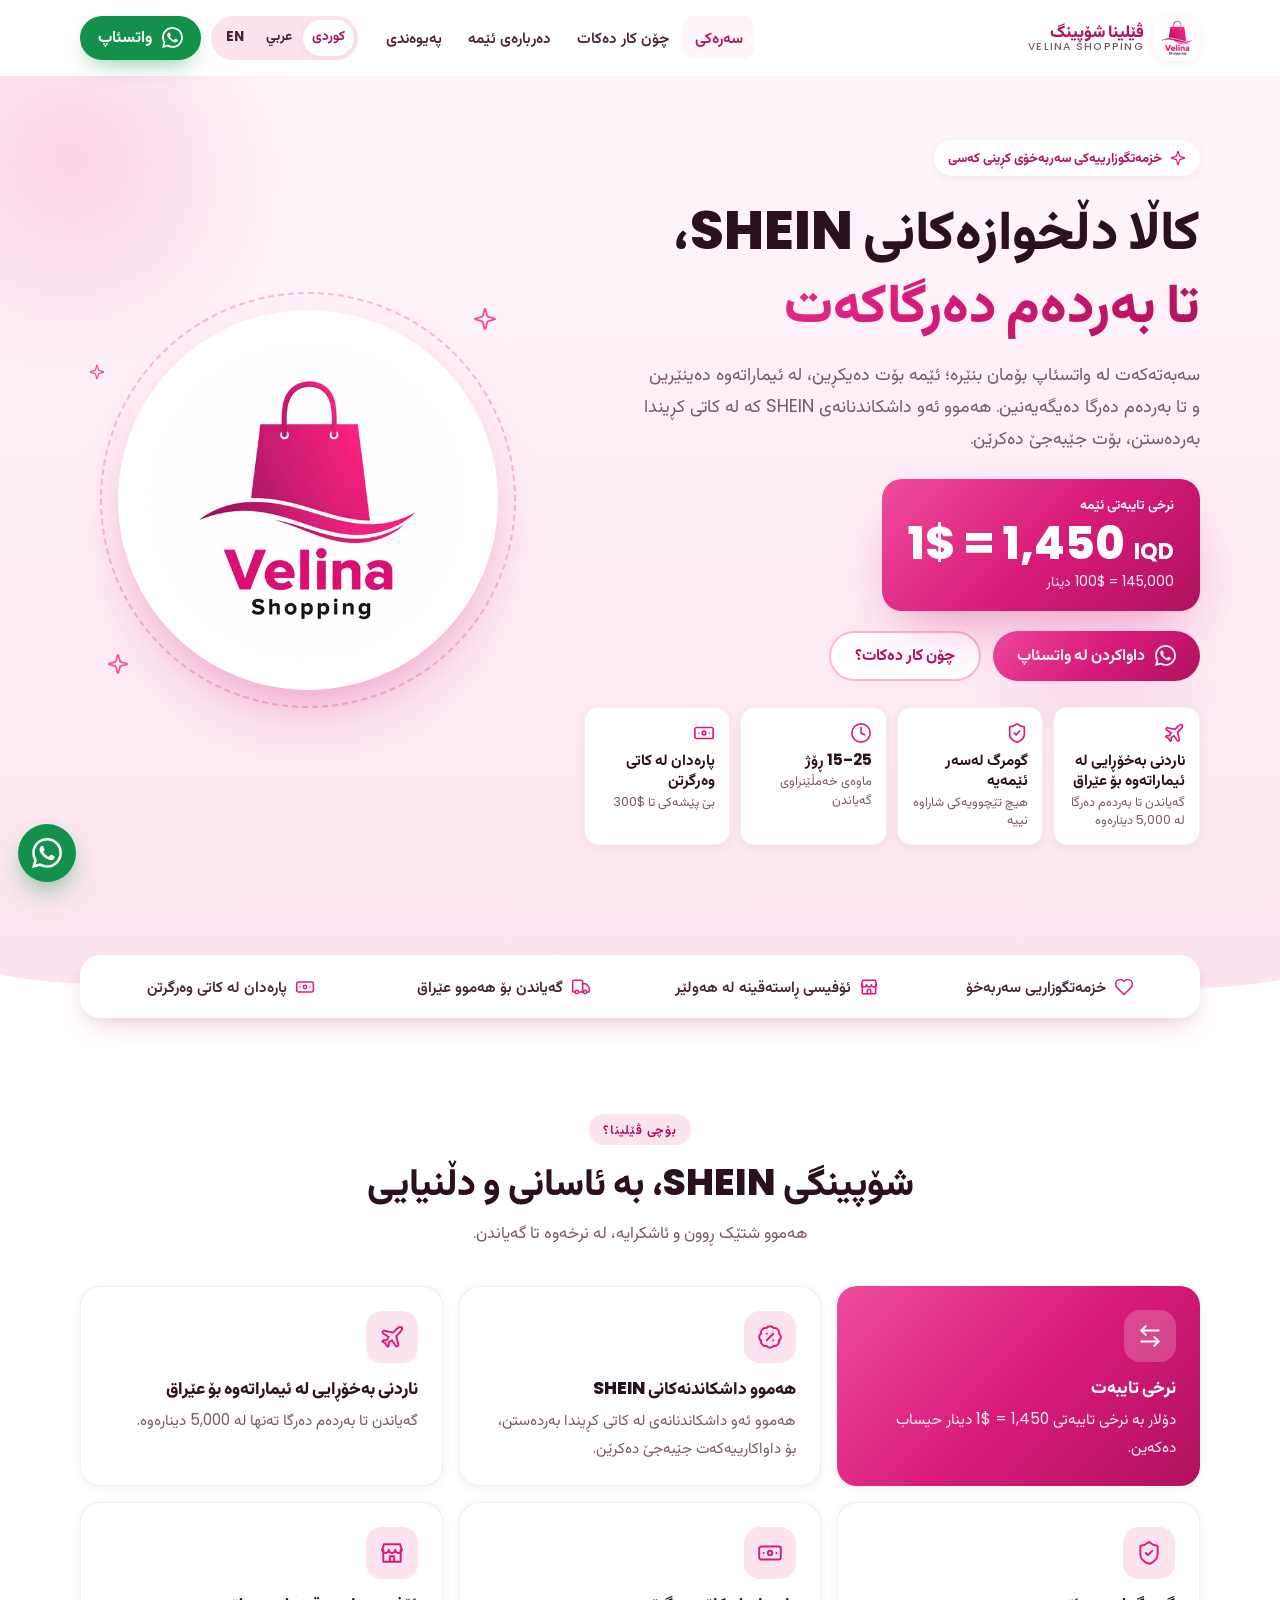
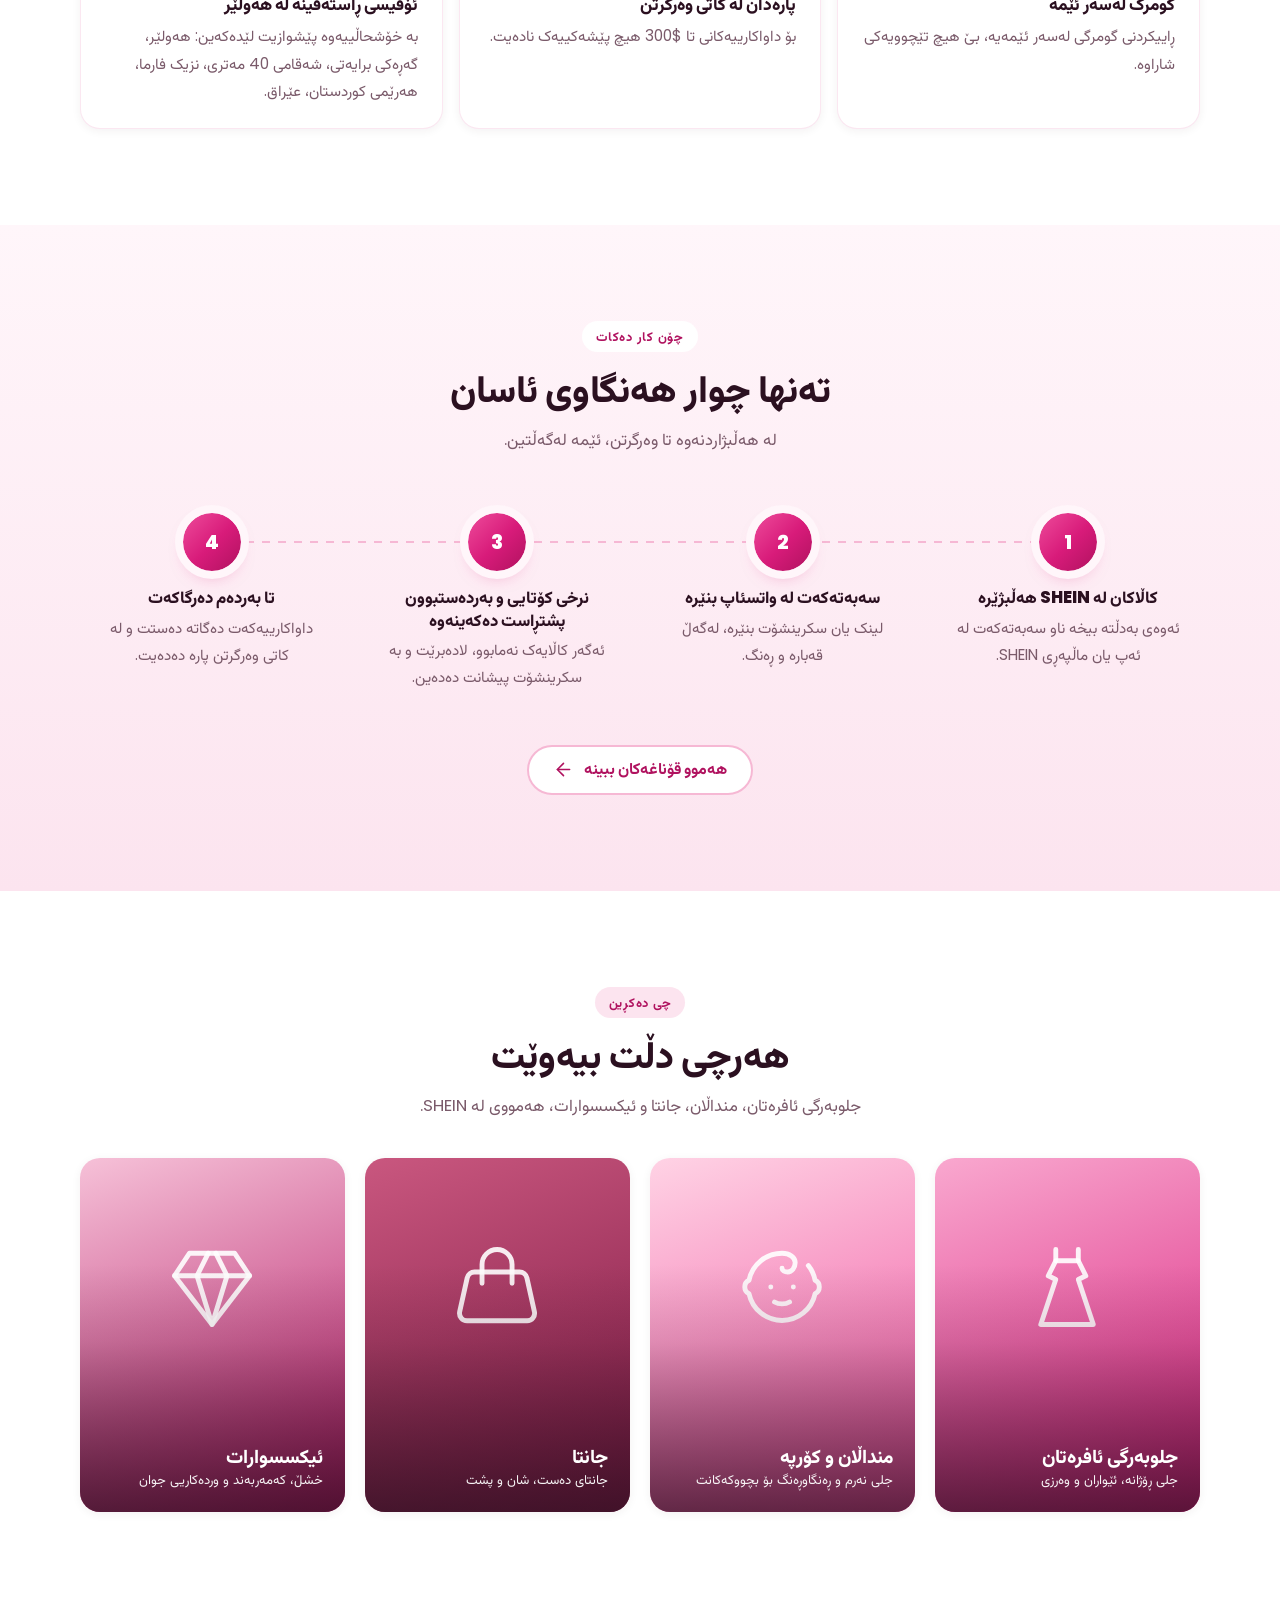
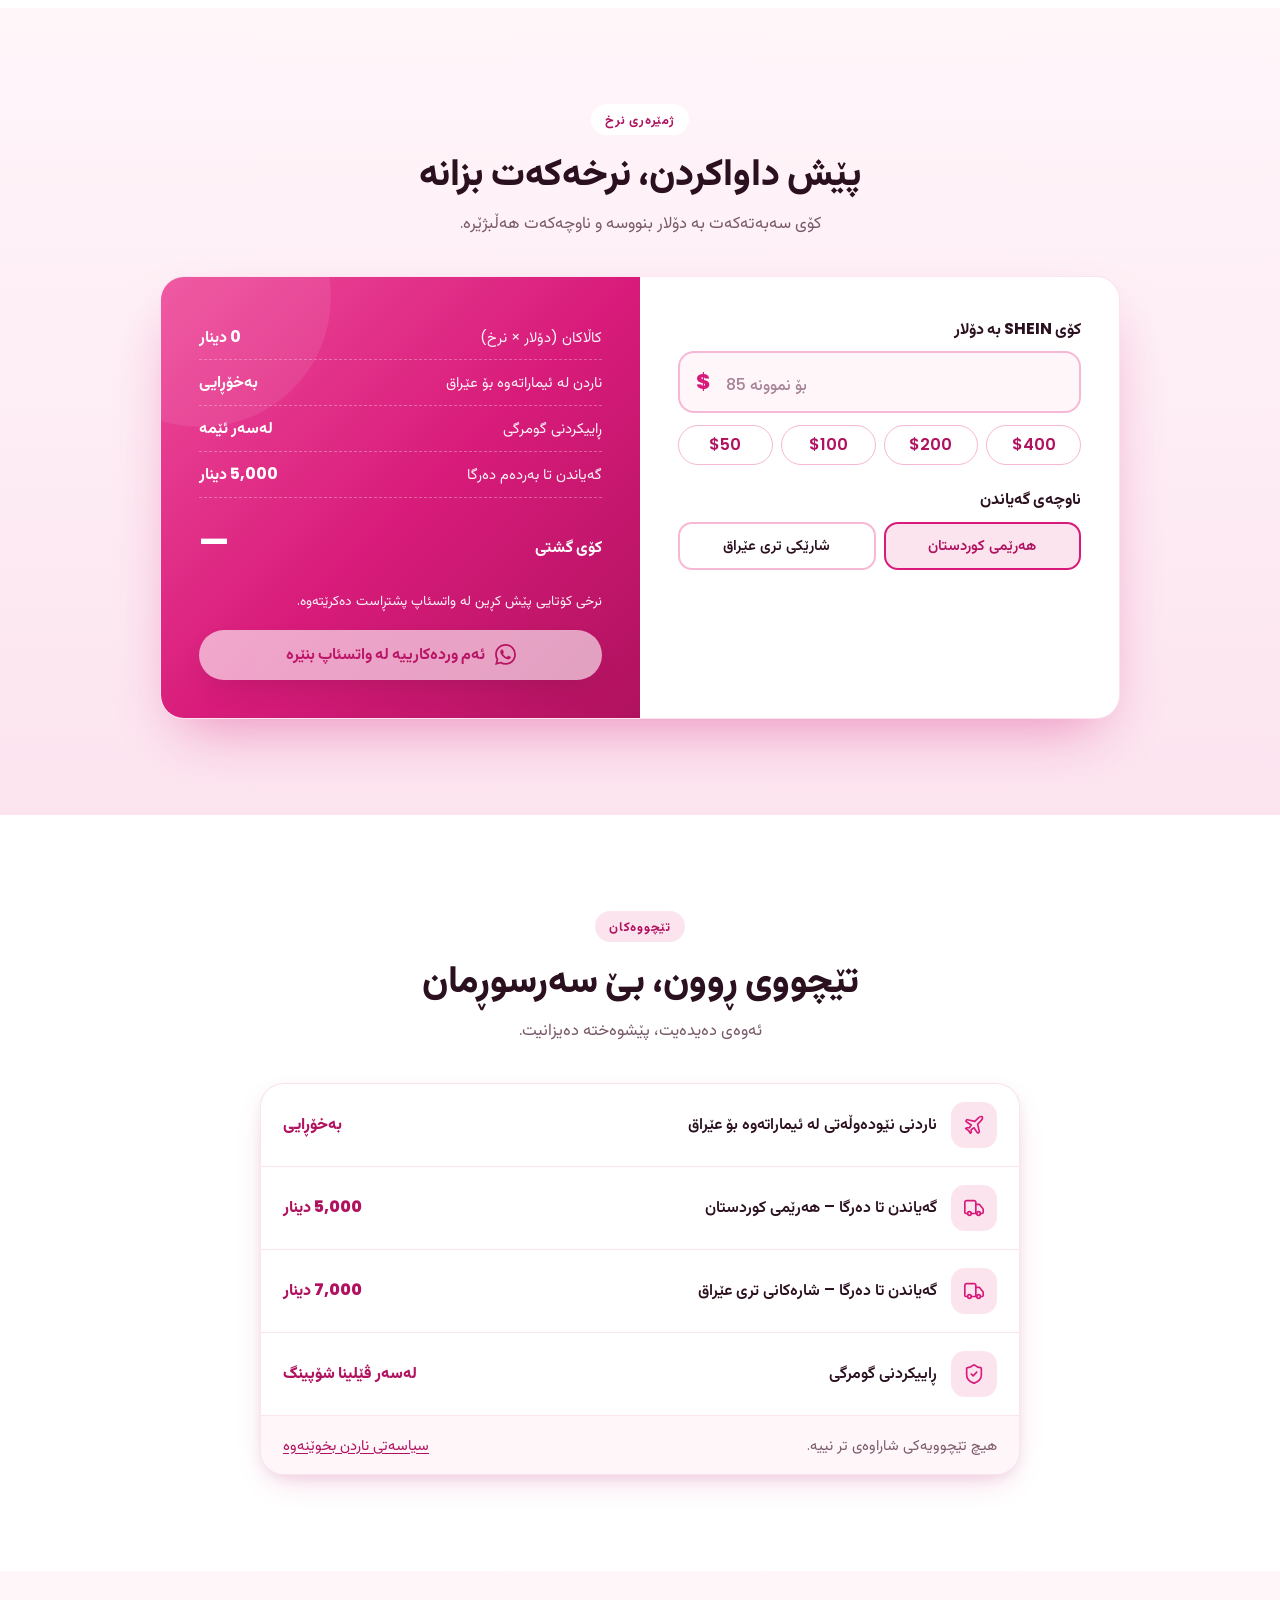
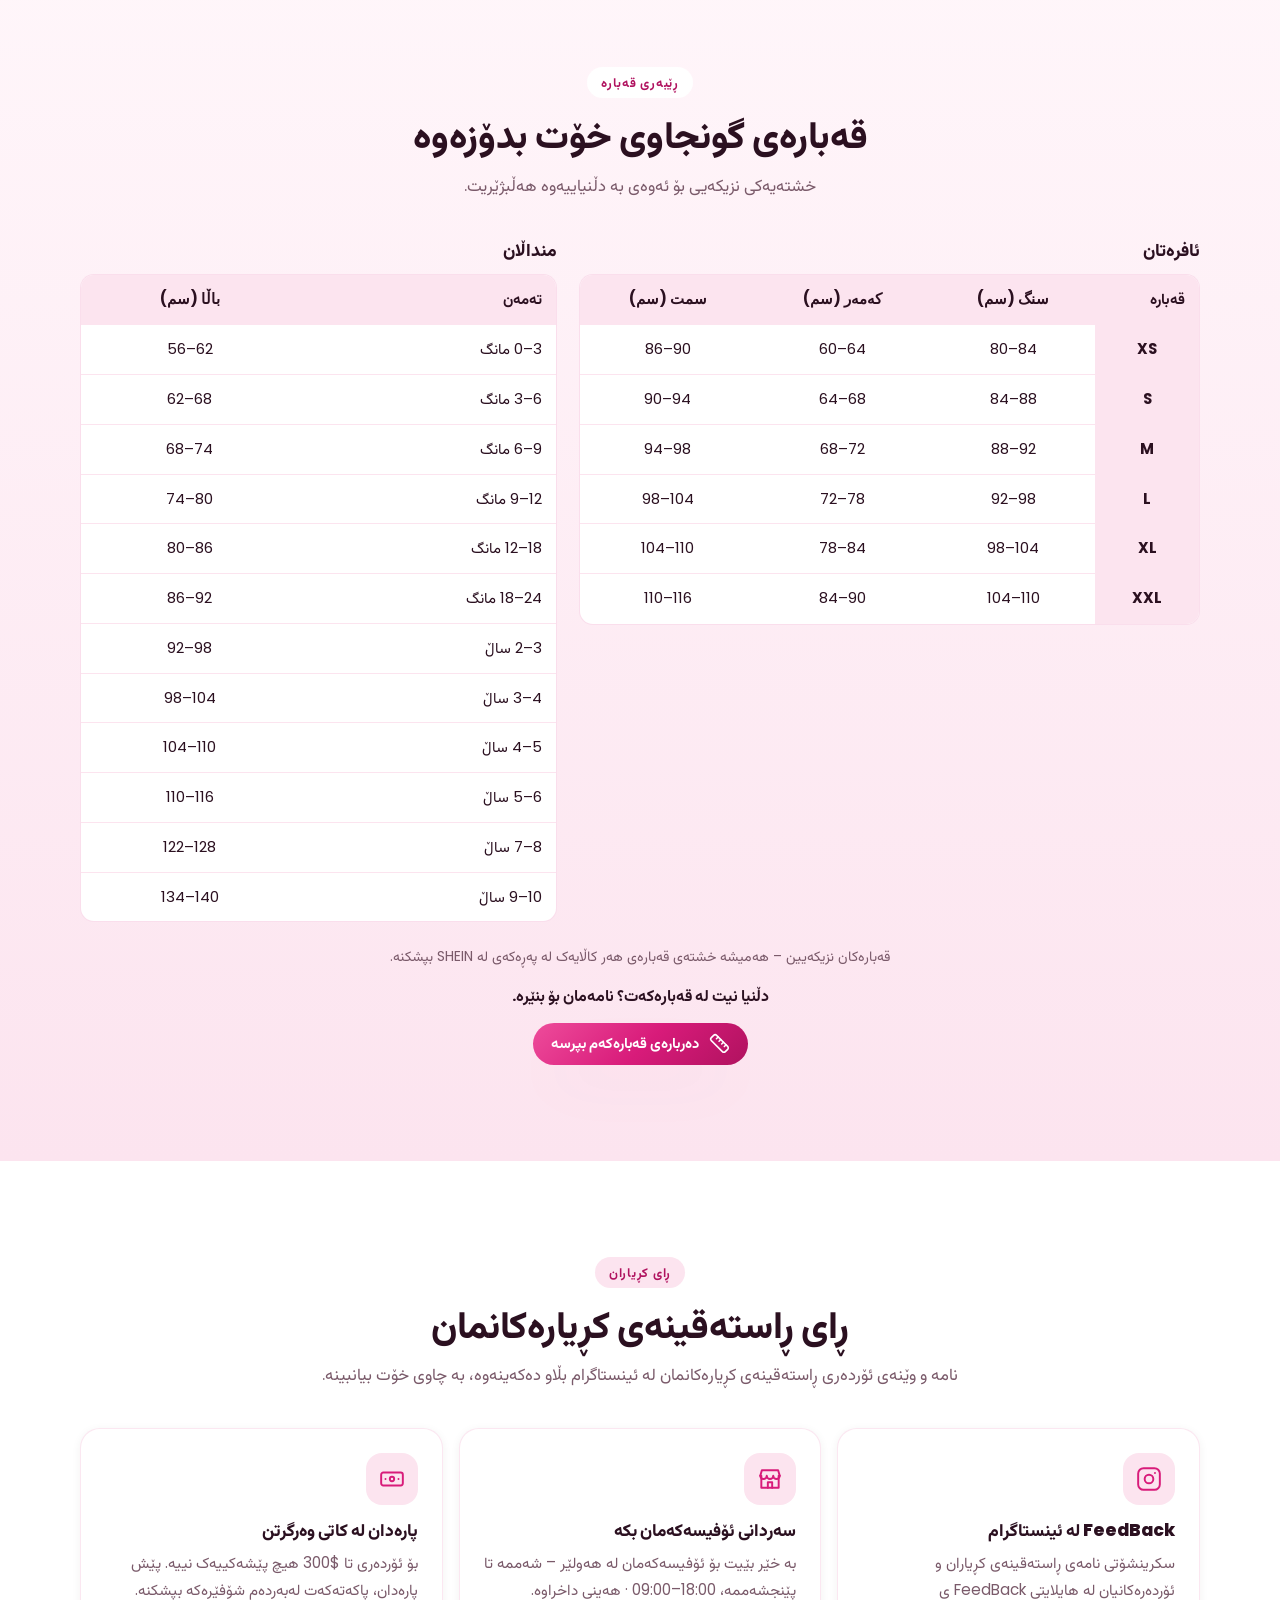
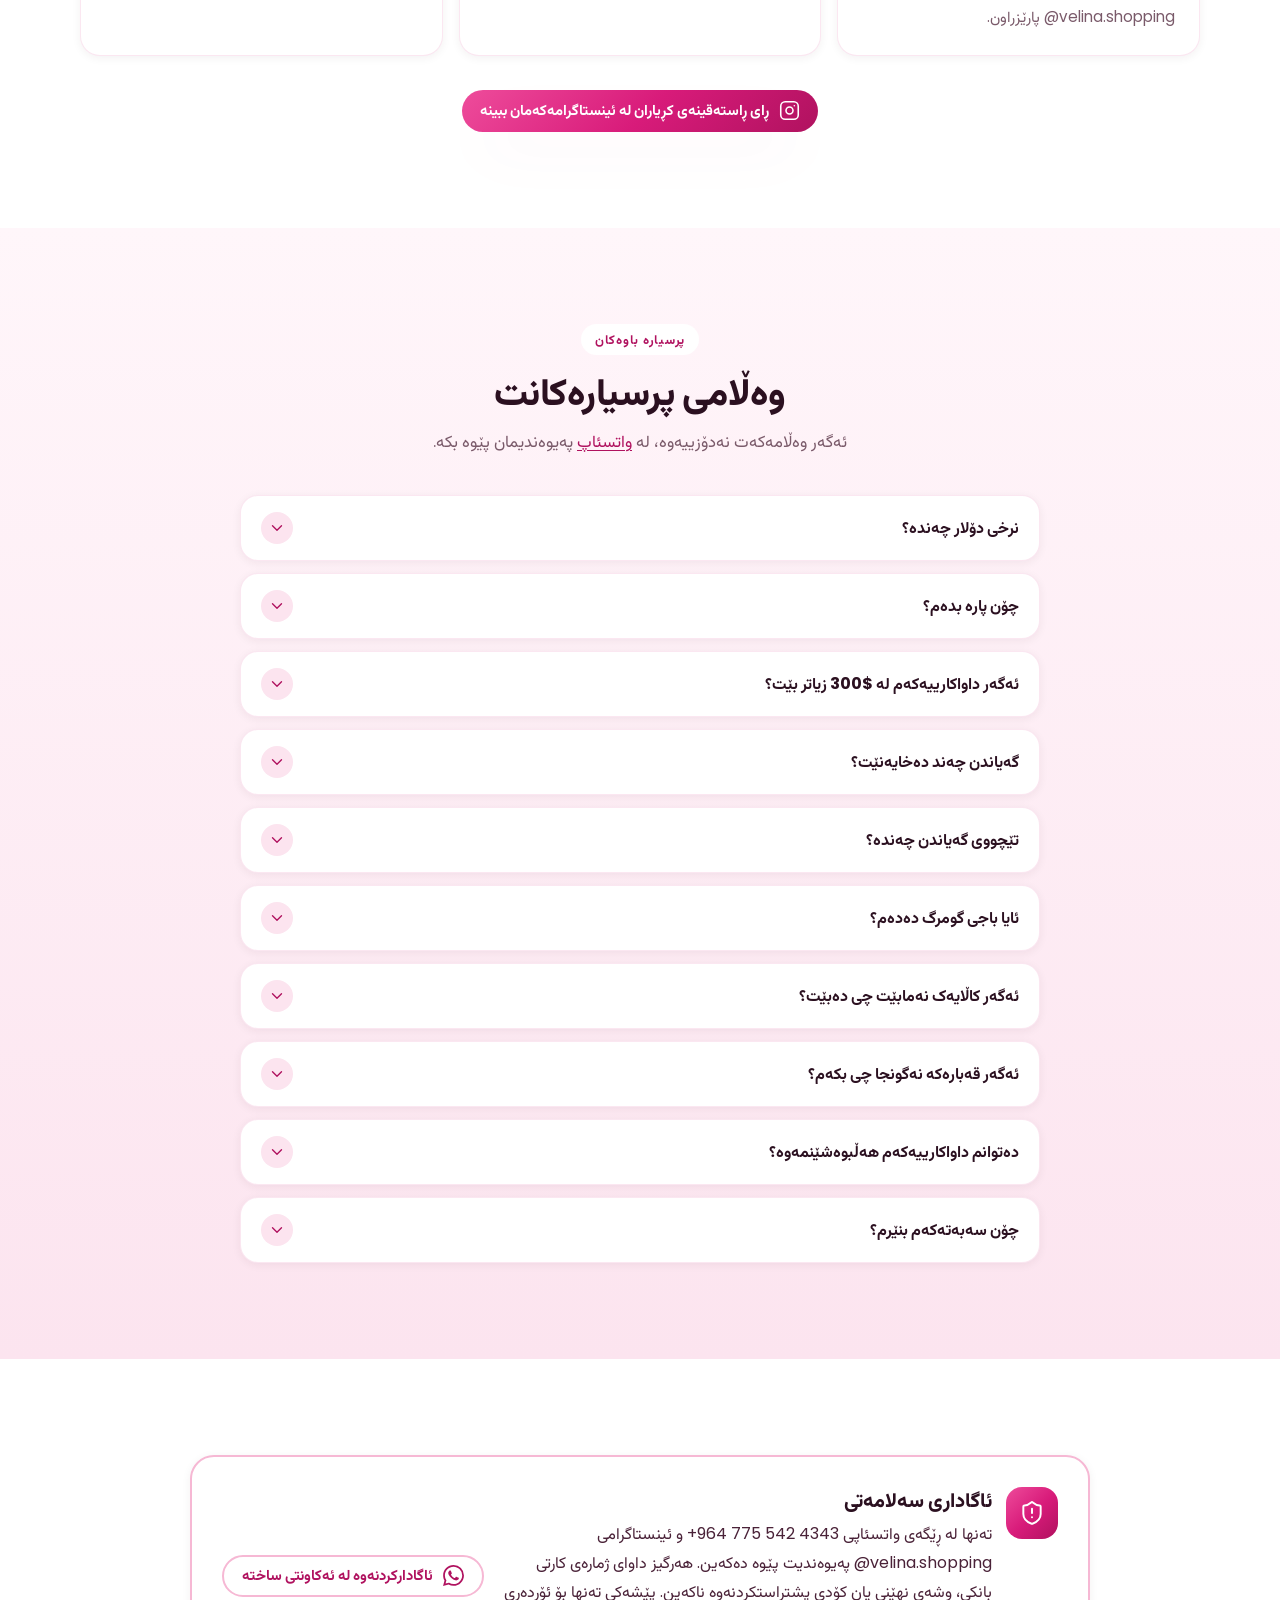
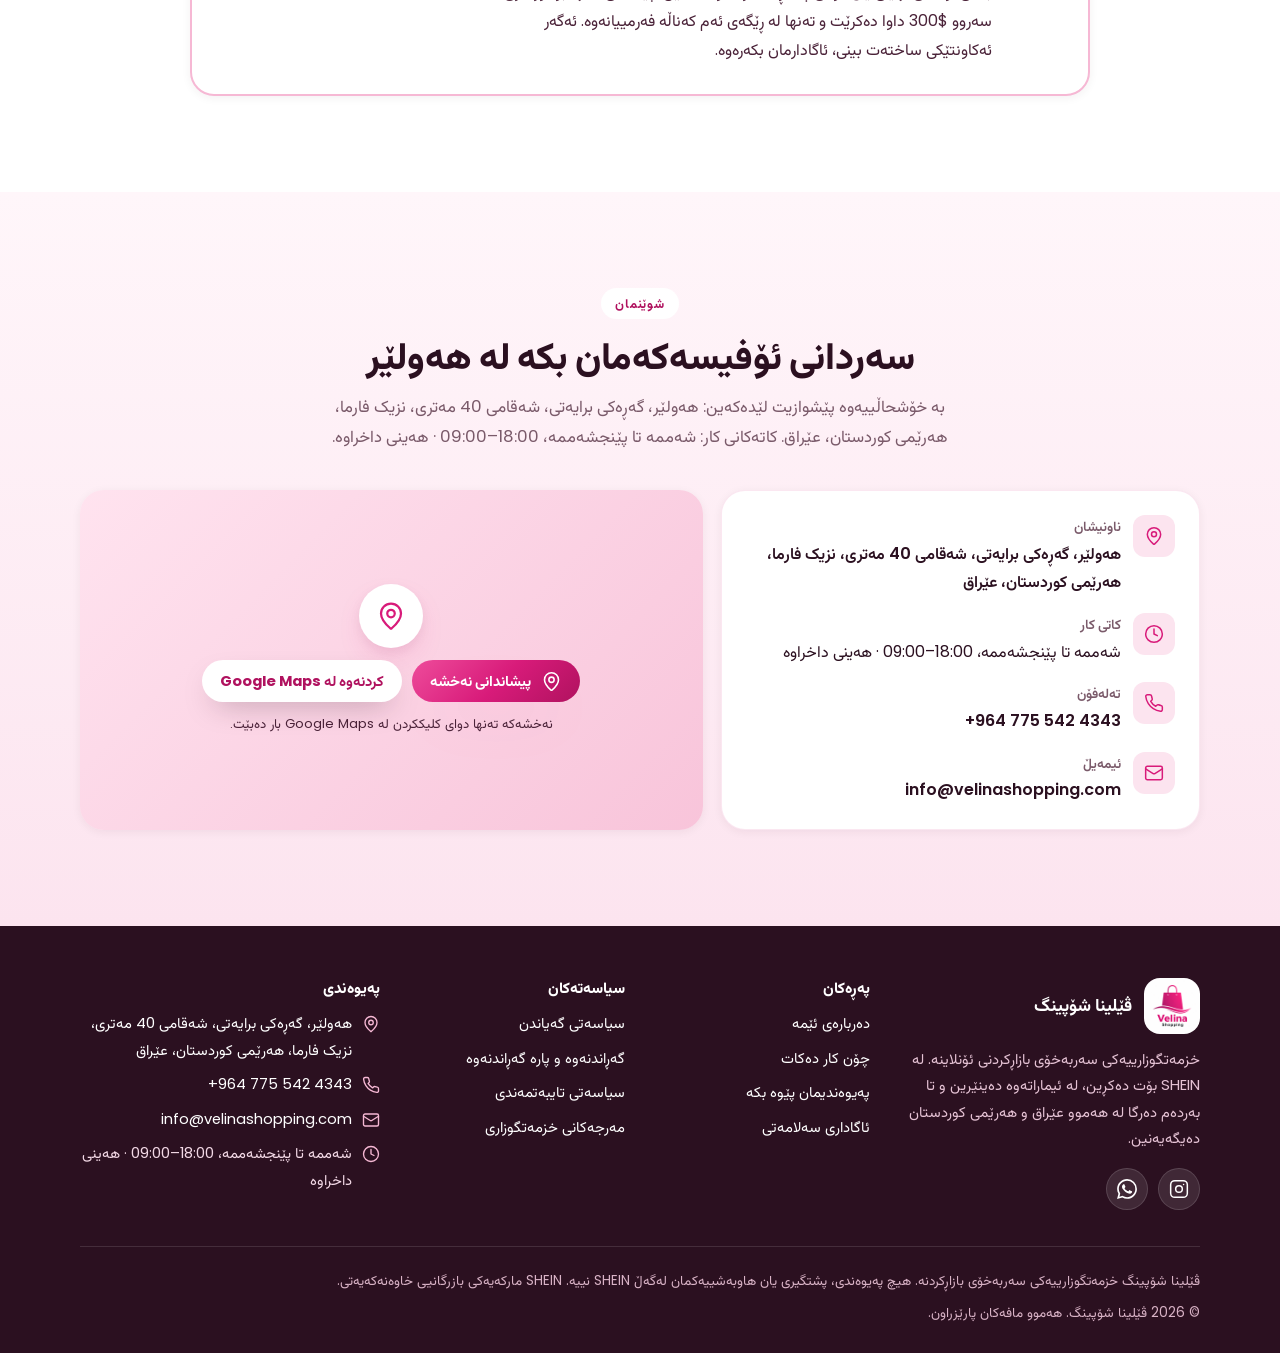
==== commit a4b6c564: "Replace review placeholders with honest feedback section (Instagram FeedBack, office, COD); support " ====
--- a/index.html
+++ b/index.html
@@ -100,7 +100,7 @@
 <body data-page="home">
 <svg width="0" height="0" style="position:absolute" aria-hidden="true" focusable="false"><symbol id="i-wa" viewBox="0 0 24 24"><path d="M17.472 14.382c-.297-.149-1.758-.867-2.03-.967-.273-.099-.471-.148-.67.15-.197.297-.767.966-.94 1.164-.173.199-.347.223-.644.075-.297-.15-1.255-.463-2.39-1.475-.883-.788-1.48-1.761-1.653-2.059-.173-.297-.018-.458.13-.606.134-.133.298-.347.446-.52.149-.174.198-.298.298-.497.099-.198.05-.371-.025-.52-.075-.149-.669-1.612-.916-2.207-.242-.579-.487-.5-.669-.51-.173-.008-.371-.01-.57-.01-.198 0-.52.074-.792.372-.272.297-1.04 1.016-1.04 2.479 0 1.462 1.065 2.875 1.213 3.074.149.198 2.096 3.2 5.077 4.487.709.306 1.262.489 1.694.625.712.227 1.36.195 1.871.118.571-.085 1.758-.719 2.006-1.413.248-.694.248-1.289.173-1.413-.074-.124-.272-.198-.57-.347m-5.421 7.403h-.004a9.87 9.87 0 0 1-5.031-1.378l-.361-.214-3.741.982.998-3.648-.235-.374a9.86 9.86 0 0 1-1.51-5.26c.001-5.45 4.436-9.884 9.888-9.884 2.64 0 5.122 1.03 6.988 2.898a9.825 9.825 0 0 1 2.893 6.994c-.003 5.45-4.437 9.884-9.885 9.884m8.413-18.297A11.815 11.815 0 0 0 12.05 0C5.495 0 .16 5.335.157 11.892c0 2.096.547 4.142 1.588 5.945L.057 24l6.305-1.654a11.882 11.882 0 0 0 5.683 1.448h.005c6.554 0 11.89-5.335 11.893-11.893a11.821 11.821 0 0 0-3.48-8.413Z"/></symbol><symbol id="i-fb" viewBox="0 0 24 24"><path d="M24 12.073C24 5.405 18.627 0 12 0S0 5.405 0 12.073C0 18.1 4.388 23.094 10.125 24v-8.437H7.078v-3.49h3.047V9.413c0-3.025 1.792-4.697 4.533-4.697 1.312 0 2.686.236 2.686.236v2.971H15.83c-1.491 0-1.956.93-1.956 1.886v2.264h3.328l-.532 3.49h-2.796V24C19.612 23.094 24 18.1 24 12.073z"/></symbol><symbol id="i-ig" viewBox="0 0 24 24"><rect x="2" y="2" width="20" height="20" rx="5"/><circle cx="12" cy="12" r="4"/><path d="M17.5 6.5h.01"/></symbol><symbol id="i-bag" viewBox="0 0 24 24"><path d="M6 2 3 6v14a2 2 0 0 0 2 2h14a2 2 0 0 0 2-2V6l-3-4Z"/><path d="M3 6h18"/><path d="M16 10a4 4 0 0 1-8 0"/></symbol><symbol id="i-sparkle" viewBox="0 0 24 24"><path d="M9.937 15.5A2 2 0 0 0 8.5 14.063l-6.135-1.582a.5.5 0 0 1 0-.962L8.5 9.936A2 2 0 0 0 9.937 8.5l1.582-6.135a.5.5 0 0 1 .963 0L14.063 8.5A2 2 0 0 0 15.5 9.937l6.135 1.581a.5.5 0 0 1 0 .964L15.5 14.063a2 2 0 0 0-1.437 1.437l-1.582 6.135a.5.5 0 0 1-.963 0z"/></symbol><symbol id="i-truck" viewBox="0 0 24 24"><path d="M14 18V6a2 2 0 0 0-2-2H4a2 2 0 0 0-2 2v11a1 1 0 0 0 1 1h2"/><path d="M15 18H9"/><path d="M19 18h2a1 1 0 0 0 1-1v-3.65a1 1 0 0 0-.22-.624l-3.48-4.35A1 1 0 0 0 17.52 8H14"/><circle cx="17" cy="18" r="2"/><circle cx="7" cy="18" r="2"/></symbol><symbol id="i-plane" viewBox="0 0 24 24"><path d="M17.8 19.2 16 11l3.5-3.5C21 6 21.5 4 21 3c-1-.5-3 0-4.5 1.5L13 8 4.8 6.2c-.5-.1-.9.1-1.1.5l-.3.5c-.2.5-.1 1 .3 1.3L9 12l-2 3H4l-1 1 3 2 2 3 1-1v-3l3-2 3.5 5.3c.3.4.8.5 1.3.3l.5-.2c.4-.3.6-.7.5-1.2z"/></symbol><symbol id="i-shield" viewBox="0 0 24 24"><path d="M20 13c0 5-3.5 7.5-7.66 8.95a1 1 0 0 1-.67-.01C7.5 20.5 4 18 4 13V6a1 1 0 0 1 1-1c2 0 4.5-1.2 6.24-2.72a1.17 1.17 0 0 1 1.52 0C14.51 3.81 17 5 19 5a1 1 0 0 1 1 1z"/><path d="m9 12 2 2 4-4"/></symbol><symbol id="i-alert" viewBox="0 0 24 24"><path d="M20 13c0 5-3.5 7.5-7.66 8.95a1 1 0 0 1-.67-.01C7.5 20.5 4 18 4 13V6a1 1 0 0 1 1-1c2 0 4.5-1.2 6.24-2.72a1.17 1.17 0 0 1 1.52 0C14.51 3.81 17 5 19 5a1 1 0 0 1 1 1z"/><path d="M12 8v4"/><path d="M12 16h.01"/></symbol><symbol id="i-cash" viewBox="0 0 24 24"><rect x="2" y="6" width="20" height="12" rx="2"/><circle cx="12" cy="12" r="2"/><path d="M6 12h.01M18 12h.01"/></symbol><symbol id="i-clock" viewBox="0 0 24 24"><circle cx="12" cy="12" r="10"/><path d="M12 6v6l4 2"/></symbol><symbol id="i-pin" viewBox="0 0 24 24"><path d="M20 10c0 4.993-5.539 10.193-7.399 11.799a1 1 0 0 1-1.202 0C9.539 20.193 4 14.993 4 10a8 8 0 0 1 16 0"/><circle cx="12" cy="10" r="3"/></symbol><symbol id="i-phone" viewBox="0 0 24 24"><path d="M22 16.92v3a2 2 0 0 1-2.18 2 19.79 19.79 0 0 1-8.63-3.07 19.5 19.5 0 0 1-6-6 19.79 19.79 0 0 1-3.07-8.67A2 2 0 0 1 4.11 2h3a2 2 0 0 1 2 1.72 12.84 12.84 0 0 0 .7 2.81 2 2 0 0 1-.45 2.11L8.09 9.91a16 16 0 0 0 6 6l1.27-1.27a2 2 0 0 1 2.11-.45 12.84 12.84 0 0 0 2.81.7A2 2 0 0 1 22 16.92z"/></symbol><symbol id="i-mail" viewBox="0 0 24 24"><rect x="2" y="4" width="20" height="16" rx="2"/><path d="m22 7-8.97 5.7a1.94 1.94 0 0 1-2.06 0L2 7"/></symbol><symbol id="i-check" viewBox="0 0 24 24"><path d="M22 11.08V12a10 10 0 1 1-5.93-9.14"/><path d="m9 11 3 3L22 4"/></symbol><symbol id="i-clip" viewBox="0 0 24 24"><rect x="8" y="2" width="8" height="4" rx="1"/><path d="M16 4h2a2 2 0 0 1 2 2v14a2 2 0 0 1-2 2H6a2 2 0 0 1-2-2V6a2 2 0 0 1 2-2h2"/><path d="m9 14 2 2 4-4"/></symbol><symbol id="i-send" viewBox="0 0 24 24"><path d="M14.536 21.686a.5.5 0 0 0 .937-.024l6.5-19a.496.496 0 0 0-.635-.635l-19 6.5a.5.5 0 0 0-.024.937l7.93 3.18a2 2 0 0 1 1.112 1.11z"/><path d="m21.854 2.147-10.94 10.939"/></symbol><symbol id="i-home" viewBox="0 0 24 24"><path d="M15 21v-8a1 1 0 0 0-1-1h-4a1 1 0 0 0-1 1v8"/><path d="M3 10a2 2 0 0 1 .709-1.528l7-5.999a2 2 0 0 1 2.582 0l7 5.999A2 2 0 0 1 21 10v9a2 2 0 0 1-2 2H5a2 2 0 0 1-2-2z"/></symbol><symbol id="i-store" viewBox="0 0 24 24"><path d="M3 9 4.5 4h15L21 9"/><path d="M4 9v11h16V9"/><path d="M3 9a3 3 0 0 0 6 0 3 3 0 0 0 6 0 3 3 0 0 0 6 0"/><path d="M10 20v-5h4v5"/></symbol><symbol id="i-percent" viewBox="0 0 24 24"><path d="M3.85 8.62a4 4 0 0 1 4.78-4.77 4 4 0 0 1 6.74 0 4 4 0 0 1 4.78 4.78 4 4 0 0 1 0 6.74 4 4 0 0 1-4.77 4.78 4 4 0 0 1-6.75 0 4 4 0 0 1-4.78-4.77 4 4 0 0 1 0-6.76Z"/><path d="m15 9-6 6"/><path d="M9 9h.01"/><path d="M15 15h.01"/></symbol><symbol id="i-swap" viewBox="0 0 24 24"><path d="m8 3-4 4 4 4"/><path d="M4 7h16"/><path d="m16 21 4-4-4-4"/><path d="M20 17H4"/></symbol><symbol id="i-chev" viewBox="0 0 24 24"><path d="m6 9 6 6 6-6"/></symbol><symbol id="i-menu" viewBox="0 0 24 24"><path d="M4 6h16M4 12h16M4 18h16"/></symbol><symbol id="i-close" viewBox="0 0 24 24"><path d="M18 6 6 18M6 6l12 12"/></symbol><symbol id="i-dress" viewBox="0 0 24 24"><path d="M9 2v3l-2 4 2 1-4 12h14l-4-12 2-1-2-4V2"/><path d="M9 5h6"/></symbol><symbol id="i-baby" viewBox="0 0 24 24"><path d="M9 12h.01"/><path d="M15 12h.01"/><path d="M10 16c.5.3 1.2.5 2 .5s1.5-.2 2-.5"/><path d="M19 6.3a9 9 0 0 1 1.8 3.9 2 2 0 0 1 0 3.6 9 9 0 0 1-17.6 0 2 2 0 0 1 0-3.6A9 9 0 0 1 12 3c2 0 3.5 1.1 3.5 2.5s-.9 2.5-2 2.5c-.8 0-1.5-.4-1.5-1"/></symbol><symbol id="i-handbag" viewBox="0 0 24 24"><path d="M2.048 18.566A2 2 0 0 0 4 21h16a2 2 0 0 0 1.952-2.434l-2-9A2 2 0 0 0 18 8H6a2 2 0 0 0-1.952 1.566z"/><path d="M8 11V6a4 4 0 0 1 8 0v5"/></symbol><symbol id="i-gem" viewBox="0 0 24 24"><path d="M6 3h12l4 6-10 13L2 9Z"/><path d="M11 3 8 9l4 13 4-13-3-6"/><path d="M2 9h20"/></symbol><symbol id="i-ruler" viewBox="0 0 24 24"><path d="M21.3 15.3a2.4 2.4 0 0 1 0 3.4l-2.6 2.6a2.4 2.4 0 0 1-3.4 0L2.7 8.7a2.41 2.41 0 0 1 0-3.4l2.6-2.6a2.41 2.41 0 0 1 3.4 0Z"/><path d="m14.5 12.5 2-2"/><path d="m11.5 9.5 2-2"/><path d="m8.5 6.5 2-2"/><path d="m17.5 15.5 2-2"/></symbol><symbol id="i-user" viewBox="0 0 24 24"><path d="M19 21v-2a4 4 0 0 0-4-4H9a4 4 0 0 0-4 4v2"/><circle cx="12" cy="7" r="4"/></symbol><symbol id="i-printer" viewBox="0 0 24 24"><path d="M6 9V2h12v7"/><path d="M6 18H4a2 2 0 0 1-2-2v-5a2 2 0 0 1 2-2h16a2 2 0 0 1 2 2v5a2 2 0 0 1-2 2h-2"/><rect x="6" y="14" width="12" height="8"/></symbol><symbol id="i-box" viewBox="0 0 24 24"><path d="M11 21.73a2 2 0 0 0 2 0l7-4A2 2 0 0 0 21 16V8a2 2 0 0 0-1-1.73l-7-4a2 2 0 0 0-2 0l-7 4A2 2 0 0 0 3 8v8a2 2 0 0 0 1 1.73z"/><path d="M12 22V12"/><path d="m3.3 7 8.7 5 8.7-5"/></symbol><symbol id="i-lock" viewBox="0 0 24 24"><rect x="3" y="11" width="18" height="11" rx="2"/><path d="M7 11V7a5 5 0 0 1 10 0v4"/></symbol><symbol id="i-heart" viewBox="0 0 24 24"><path d="M19 14c1.49-1.46 3-3.21 3-5.5A5.5 5.5 0 0 0 16.5 3c-1.76 0-3 .5-4.5 2-1.5-1.5-2.74-2-4.5-2A5.5 5.5 0 0 0 2 8.5c0 2.3 1.5 4.05 3 5.5l7 7Z"/></symbol><symbol id="i-calendar" viewBox="0 0 24 24"><rect x="3" y="4" width="18" height="18" rx="2"/><path d="M16 2v4M8 2v4M3 10h18"/></symbol><symbol id="i-arrow" viewBox="0 0 24 24"><path d="M5 12h14"/><path d="m12 5 7 7-7 7"/></symbol></svg>
 <div id="app">
-<a class="skip-link" href="#main">بازدان بۆ ناوەڕۆک</a><header class="site-header" id="top"><div class="container header-inner"><a class="brand" href="index.html"><img src="assets/img/logo-128.png" width="46" height="46" alt="Velina Shopping logo"><span class="brand-name">ڤێلینا شۆپینگ<small>VELINA SHOPPING</small></span></a><nav class="main-nav" id="mainNav" aria-label="مێنیو"><a href="index.html" aria-current="page">سەرەکی</a><a href="how-it-works.html">چۆن کار دەکات</a><a href="about.html">دەربارەی ئێمە</a><a href="contact.html">پەیوەندی</a></nav><div class="lang-switch" role="group" aria-label="زمان"><button type="button" data-lang="ku" lang="ckb" aria-pressed="true">کوردی</button><button type="button" data-lang="ar" lang="ar" aria-pressed="false">عربي</button><button type="button" data-lang="en" lang="en" aria-pressed="false">EN</button></div><a class="btn btn-wa header-wa" href="https://wa.me/9647755424343?text=%D8%B3%DA%B5%D8%A7%D9%88%20%DA%A4%DB%8E%D9%84%DB%8C%D9%86%D8%A7%20%D8%B4%DB%86%D9%BE%DB%8C%D9%86%DA%AF%20%F0%9F%8C%B8%20%D8%AF%DB%95%D9%85%DB%95%D9%88%DB%8E%D8%AA%20%D9%84%DB%95%20SHEIN%20%D8%A6%DB%86%D8%B1%D8%AF%DB%95%D8%B1%20%D8%A8%DA%A9%DB%95%D9%85." target="_blank" rel="noopener" aria-label="لە واتسئاپ پەیوەندیمان پێوە بکە"><svg class="icon icon-fill" aria-hidden="true" focusable="false"><use href="#i-wa"></use></svg><span>واتسئاپ</span></a><button class="menu-toggle" type="button" aria-expanded="false" aria-controls="mainNav" aria-label="مێنیو"><svg class="icon i-open" aria-hidden="true" focusable="false"><use href="#i-menu"></use></svg><svg class="icon i-close" aria-hidden="true" focusable="false"><use href="#i-close"></use></svg></button></div></header><main id="main"><section class="hero" aria-labelledby="hero-title"><div class="container hero-grid"><div><span class="kicker reveal"><svg class="icon" aria-hidden="true" focusable="false"><use href="#i-sparkle"></use></svg>خزمەتگوزارییەکی سەربەخۆی کڕینی کەسی</span><h1 id="hero-title" class="reveal">کاڵا دڵخوازەکانی SHEIN، <span class="accent">تا بەردەم دەرگاکەت</span></h1><p class="hero-sub reveal">سەبەتەکەت لە واتسئاپ بۆمان بنێرە؛ ئێمە بۆت دەیکڕین، لە ئیماراتەوە دەینێرین و تا بەردەم دەرگا دەیگەیەنین. هەموو ئەو داشکاندنانەی SHEIN کە لە کاتی کڕیندا بەردەستن، بۆت جێبەجێ دەکرێن.</p><div class="rate-badge reveal"><span class="rate-label">نرخی تایبەتی ئێمە</span><span class="rate-value">1$ = 1,450 <small>IQD</small></span><span class="rate-sub"><bdi dir="ltr">100$ = 145,000</bdi> دینار</span></div><div class="hero-ctas reveal"><a class="btn btn-primary" href="https://wa.me/9647755424343?text=%D8%B3%DA%B5%D8%A7%D9%88%20%DA%A4%DB%8E%D9%84%DB%8C%D9%86%D8%A7%20%D8%B4%DB%86%D9%BE%DB%8C%D9%86%DA%AF%20%F0%9F%8C%B8%20%D8%AF%DB%95%D9%85%DB%95%D9%88%DB%8E%D8%AA%20%D9%84%DB%95%20SHEIN%20%D8%A6%DB%86%D8%B1%D8%AF%DB%95%D8%B1%20%D8%A8%DA%A9%DB%95%D9%85." target="_blank" rel="noopener"><svg class="icon icon-fill" aria-hidden="true" focusable="false"><use href="#i-wa"></use></svg>داواکردن لە واتسئاپ</a><a class="btn btn-ghost" href="#how">چۆن کار دەکات؟</a></div><ul class="stats reveal"><li class="stat"><svg class="icon" aria-hidden="true" focusable="false"><use href="#i-plane"></use></svg><strong>ناردنی بەخۆڕایی لە ئیماراتەوە بۆ عێراق</strong><span>گەیاندن تا بەردەم دەرگا لە <bdi dir="ltr">5,000</bdi> دینارەوە</span></li><li class="stat"><svg class="icon" aria-hidden="true" focusable="false"><use href="#i-shield"></use></svg><strong>گومرگ لەسەر ئێمەیە</strong><span>هیچ تێچوویەکی شاراوە نییە</span></li><li class="stat"><svg class="icon" aria-hidden="true" focusable="false"><use href="#i-clock"></use></svg><strong><bdi dir="ltr">15–25</bdi> ڕۆژ</strong><span>ماوەی خەمڵێنراوی گەیاندن</span></li><li class="stat"><svg class="icon" aria-hidden="true" focusable="false"><use href="#i-cash"></use></svg><strong>پارەدان لە کاتی وەرگرتن</strong><span>بێ پێشەکی تا <bdi dir="ltr">300$</bdi></span></li></ul></div><div class="hero-visual reveal" aria-hidden="true"><div class="hero-card"><img src="assets/img/logo-512.jpg" width="512" height="512" alt="" fetchpriority="high"></div><svg class="icon sparkle s1"><use href="#i-sparkle"></use></svg><svg class="icon sparkle s2"><use href="#i-sparkle"></use></svg><svg class="icon sparkle s3"><use href="#i-sparkle"></use></svg></div></div><div class="wave" aria-hidden="true"><svg viewBox="0 0 1440 120" preserveAspectRatio="none"><path fill="currentColor" d="M0,64 C240,120 480,8 720,40 C960,72 1200,120 1440,72 L1440,120 L0,120 Z"/><path fill="currentColor" opacity=".5" d="M0,88 C300,40 560,110 820,80 C1080,50 1260,60 1440,96 L1440,120 L0,120 Z"/></svg></div></section><section class="trust-strip" aria-label="بۆچی ڤێلینا؟"><div class="container"><ul class="trust-list reveal"><li><svg class="icon" aria-hidden="true" focusable="false"><use href="#i-heart"></use></svg><span>خزمەتگوزاریی سەربەخۆ</span></li><li><svg class="icon" aria-hidden="true" focusable="false"><use href="#i-store"></use></svg><span>ئۆفیسی ڕاستەقینە لە هەولێر</span></li><li><svg class="icon" aria-hidden="true" focusable="false"><use href="#i-truck"></use></svg><span>گەیاندن بۆ هەموو عێراق</span></li><li><svg class="icon" aria-hidden="true" focusable="false"><use href="#i-cash"></use></svg><span>پارەدان لە کاتی وەرگرتن</span></li></ul></div></section><section class="section" id="why" aria-labelledby="why-title"><div class="container"><div class="section-head reveal"><span class="eyebrow">بۆچی ڤێلینا؟</span><h2 id="why-title">شۆپینگی SHEIN، بە ئاسانی و دڵنیایی</h2><p>هەموو شتێک ڕوون و ئاشکرایە، لە نرخەوە تا گەیاندن.</p></div><div class="grid grid-3"><article class="card reveal featured"><span class="card-ic"><svg class="icon" aria-hidden="true" focusable="false"><use href="#i-swap"></use></svg></span><h3>نرخی تایبەت</h3><p>دۆلار بە نرخی تایبەتی <bdi dir="ltr">1$ = 1,450</bdi> دینار حیساب دەکەین.</p></article><article class="card reveal"><span class="card-ic"><svg class="icon" aria-hidden="true" focusable="false"><use href="#i-percent"></use></svg></span><h3>هەموو داشکاندنەکانی SHEIN</h3><p>هەموو ئەو داشکاندنانەی لە کاتی کڕیندا بەردەستن، بۆ داواکارییەکەت جێبەجێ دەکرێن.</p></article><article class="card reveal"><span class="card-ic"><svg class="icon" aria-hidden="true" focusable="false"><use href="#i-plane"></use></svg></span><h3>ناردنی بەخۆڕایی لە ئیماراتەوە بۆ عێراق</h3><p>گەیاندن تا بەردەم دەرگا تەنها لە <bdi dir="ltr">5,000</bdi> دینارەوە.</p></article><article class="card reveal"><span class="card-ic"><svg class="icon" aria-hidden="true" focusable="false"><use href="#i-shield"></use></svg></span><h3>گومرگ لەسەر ئێمە</h3><p>ڕاییکردنی گومرگی لەسەر ئێمەیە، بێ هیچ تێچوویەکی شاراوە.</p></article><article class="card reveal"><span class="card-ic"><svg class="icon" aria-hidden="true" focusable="false"><use href="#i-cash"></use></svg></span><h3>پارەدان لە کاتی وەرگرتن</h3><p>بۆ داواکارییەکانی تا <bdi dir="ltr">300$</bdi> هیچ پێشەکییەک نادەیت.</p></article><article class="card reveal"><span class="card-ic"><svg class="icon" aria-hidden="true" focusable="false"><use href="#i-store"></use></svg></span><h3>ئۆفیسی ڕاستەقینە لە هەولێر</h3><p>بە خۆشحاڵییەوە پێشوازیت لێدەکەین: هەولێر، گەڕەکی برایەتی، شەقامی 40 مەتری، نزیک فارما، هەرێمی کوردستان، عێراق.</p></article></div></div></section><section class="section blush" id="how" aria-labelledby="how-title"><div class="container"><div class="section-head reveal"><span class="eyebrow">چۆن کار دەکات</span><h2 id="how-title">تەنها چوار هەنگاوی ئاسان</h2><p>لە هەڵبژاردنەوە تا وەرگرتن، ئێمە لەگەڵتین.</p></div><ol class="steps"><li class="step reveal"><span class="step-num" aria-hidden="true">1</span><div><h3>کاڵاکان لە SHEIN هەڵبژێرە</h3><p>ئەوەی بەدڵتە بیخە ناو سەبەتەکەت لە ئەپ یان ماڵپەڕی SHEIN.</p></div></li><li class="step reveal"><span class="step-num" aria-hidden="true">2</span><div><h3>سەبەتەکەت لە واتسئاپ بنێرە</h3><p>لینک یان سکرینشۆت بنێرە، لەگەڵ قەبارە و ڕەنگ.</p></div></li><li class="step reveal"><span class="step-num" aria-hidden="true">3</span><div><h3>نرخی کۆتایی و بەردەستبوون پشتڕاست دەکەینەوە</h3><p>ئەگەر کاڵایەک نەمابوو، لادەبرێت و بە سکرینشۆت پیشانت دەدەین.</p></div></li><li class="step reveal"><span class="step-num" aria-hidden="true">4</span><div><h3>تا بەردەم دەرگاکەت</h3><p>داواکارییەکەت دەگاتە دەستت و لە کاتی وەرگرتن پارە دەدەیت.</p></div></li></ol><p class="center mt-lg reveal"><a class="btn btn-ghost" href="how-it-works.html">هەموو قۆناغەکان ببینە<svg class="icon flip-rtl" aria-hidden="true" focusable="false"><use href="#i-arrow"></use></svg></a></p></div></section><section class="section" id="categories" aria-labelledby="cat-title"><div class="container"><div class="section-head reveal"><span class="eyebrow">چی دەکڕین</span><h2 id="cat-title">هەرچی دڵت بیەوێت</h2><p>جلوبەرگی ئافرەتان، منداڵان، جانتا و ئیکسسوارات، هەمووی لە SHEIN.</p></div><div class="cats"><a class="cat reveal" href="https://wa.me/9647755424343?text=%D8%B3%DA%B5%D8%A7%D9%88%20%DA%A4%DB%8E%D9%84%DB%8C%D9%86%D8%A7%20%D8%B4%DB%86%D9%BE%DB%8C%D9%86%DA%AF%20%F0%9F%8C%B8%20%D8%AF%DB%95%D9%85%DB%95%D9%88%DB%8E%D8%AA%20%D9%84%DB%95%20SHEIN%20%D8%A6%DB%86%D8%B1%D8%AF%DB%95%D8%B1%20%D8%A8%DA%A9%DB%95%D9%85." target="_blank" rel="noopener"><div class="cat-media"><svg class="icon" aria-hidden="true" focusable="false"><use href="#i-dress"></use></svg></div><h3>جلوبەرگی ئافرەتان</h3><p>جلی ڕۆژانە، ئێواران و وەرزی</p></a><a class="cat reveal" href="https://wa.me/9647755424343?text=%D8%B3%DA%B5%D8%A7%D9%88%20%DA%A4%DB%8E%D9%84%DB%8C%D9%86%D8%A7%20%D8%B4%DB%86%D9%BE%DB%8C%D9%86%DA%AF%20%F0%9F%8C%B8%20%D8%AF%DB%95%D9%85%DB%95%D9%88%DB%8E%D8%AA%20%D9%84%DB%95%20SHEIN%20%D8%A6%DB%86%D8%B1%D8%AF%DB%95%D8%B1%20%D8%A8%DA%A9%DB%95%D9%85." target="_blank" rel="noopener"><div class="cat-media"><svg class="icon" aria-hidden="true" focusable="false"><use href="#i-baby"></use></svg></div><h3>منداڵان و کۆرپە</h3><p>جلی نەرم و ڕەنگاوڕەنگ بۆ بچووکەکانت</p></a><a class="cat reveal" href="https://wa.me/9647755424343?text=%D8%B3%DA%B5%D8%A7%D9%88%20%DA%A4%DB%8E%D9%84%DB%8C%D9%86%D8%A7%20%D8%B4%DB%86%D9%BE%DB%8C%D9%86%DA%AF%20%F0%9F%8C%B8%20%D8%AF%DB%95%D9%85%DB%95%D9%88%DB%8E%D8%AA%20%D9%84%DB%95%20SHEIN%20%D8%A6%DB%86%D8%B1%D8%AF%DB%95%D8%B1%20%D8%A8%DA%A9%DB%95%D9%85." target="_blank" rel="noopener"><div class="cat-media"><svg class="icon" aria-hidden="true" focusable="false"><use href="#i-handbag"></use></svg></div><h3>جانتا</h3><p>جانتای دەست، شان و پشت</p></a><a class="cat reveal" href="https://wa.me/9647755424343?text=%D8%B3%DA%B5%D8%A7%D9%88%20%DA%A4%DB%8E%D9%84%DB%8C%D9%86%D8%A7%20%D8%B4%DB%86%D9%BE%DB%8C%D9%86%DA%AF%20%F0%9F%8C%B8%20%D8%AF%DB%95%D9%85%DB%95%D9%88%DB%8E%D8%AA%20%D9%84%DB%95%20SHEIN%20%D8%A6%DB%86%D8%B1%D8%AF%DB%95%D8%B1%20%D8%A8%DA%A9%DB%95%D9%85." target="_blank" rel="noopener"><div class="cat-media"><svg class="icon" aria-hidden="true" focusable="false"><use href="#i-gem"></use></svg></div><h3>ئیکسسوارات</h3><p>خشڵ، کەمەربەند و وردەکاریی جوان</p></a></div></div></section><section class="section blush" id="calculator" aria-labelledby="calc-title"><div class="container"><div class="section-head reveal"><span class="eyebrow">ژمێرەری نرخ</span><h2 id="calc-title">پێش داواکردن، نرخەکەت بزانە</h2><p>کۆی سەبەتەکەت بە دۆلار بنووسە و ناوچەکەت هەڵبژێرە.</p></div><div class="calc-wrap reveal"><form class="calc-form" id="calc" novalidate><label class="field-label" for="usd">کۆی SHEIN بە دۆلار</label><div class="input-wrap"><span class="cur" aria-hidden="true">$</span><input class="calc-input" id="usd" type="text" inputmode="decimal" autocomplete="off" maxlength="9" placeholder="بۆ نموونە 85"></div><div class="quick"><button type="button" data-amount="50">$50</button><button type="button" data-amount="100">$100</button><button type="button" data-amount="200">$200</button><button type="button" data-amount="400">$400</button></div><fieldset class="area"><legend>ناوچەی گەیاندن</legend><div class="pills"><label class="pill"><input type="radio" name="area" value="krd" checked><span>هەرێمی کوردستان</span></label><label class="pill"><input type="radio" name="area" value="iraq"><span>شارێکی تری عێراق</span></label></div></fieldset></form><div class="calc-result" aria-live="polite"><dl class="breakdown"><div><dt>کاڵاکان (دۆلار × نرخ)</dt><dd id="cItems"><bdi dir="ltr">0</bdi> دینار</dd></div><div><dt>ناردن لە ئیماراتەوە بۆ عێراق</dt><dd>بەخۆڕایی</dd></div><div><dt>ڕاییکردنی گومرگی</dt><dd>لەسەر ئێمە</dd></div><div><dt>گەیاندن تا بەردەم دەرگا</dt><dd id="cDel"><bdi dir="ltr">5,000</bdi> دینار</dd></div><div class="total"><dt>کۆی گشتی</dt><dd id="cTotal">—</dd></div></dl><div class="prepay-box" id="cPrepay" hidden><div>پێشەکی <bdi dir="ltr">25%</bdi>: <strong id="cPre"></strong> • لە کاتی وەرگرتن: <strong id="cRest"></strong></div><div>داواکارییەکانی سەرووی <bdi dir="ltr">300$</bdi>: <bdi dir="ltr">25%</bdi> پێشەکی، <bdi dir="ltr">75%</bdi> لە کاتی وەرگرتن.</div></div><p class="calc-note">نرخی کۆتایی پێش کڕین لە واتسئاپ پشتڕاست دەکرێتەوە.</p><a class="btn btn-white" id="cBtn" href="https://wa.me/9647755424343?text=%D8%B3%DA%B5%D8%A7%D9%88%20%DA%A4%DB%8E%D9%84%DB%8C%D9%86%D8%A7%20%D8%B4%DB%86%D9%BE%DB%8C%D9%86%DA%AF%20%F0%9F%8C%B8%20%D8%AF%DB%95%D9%85%DB%95%D9%88%DB%8E%D8%AA%20%D9%84%DB%95%20SHEIN%20%D8%A6%DB%86%D8%B1%D8%AF%DB%95%D8%B1%20%D8%A8%DA%A9%DB%95%D9%85." target="_blank" rel="noopener" aria-disabled="true" tabindex="-1"><svg class="icon icon-fill" aria-hidden="true" focusable="false"><use href="#i-wa"></use></svg>ئەم وردەکارییە لە واتسئاپ بنێرە</a></div></div></div></section><section class="section" id="fees" aria-labelledby="fees-title"><div class="container"><div class="section-head reveal"><span class="eyebrow">تێچووەکان</span><h2 id="fees-title">تێچووی ڕوون، بێ سەرسوڕمان</h2><p>ئەوەی دەیدەیت، پێشوەختە دەیزانیت.</p></div><div class="fees reveal"><div class="fee-row"><span class="card-ic"><svg class="icon" aria-hidden="true" focusable="false"><use href="#i-plane"></use></svg></span><span class="t">ناردنی نێودەوڵەتی لە ئیماراتەوە بۆ عێراق</span><span class="v">بەخۆڕایی</span></div><div class="fee-row"><span class="card-ic"><svg class="icon" aria-hidden="true" focusable="false"><use href="#i-truck"></use></svg></span><span class="t">گەیاندن تا دەرگا – هەرێمی کوردستان</span><span class="v"><bdi dir="ltr">5,000</bdi> دینار</span></div><div class="fee-row"><span class="card-ic"><svg class="icon" aria-hidden="true" focusable="false"><use href="#i-truck"></use></svg></span><span class="t">گەیاندن تا دەرگا – شارەکانی تری عێراق</span><span class="v"><bdi dir="ltr">7,000</bdi> دینار</span></div><div class="fee-row"><span class="card-ic"><svg class="icon" aria-hidden="true" focusable="false"><use href="#i-shield"></use></svg></span><span class="t">ڕاییکردنی گومرگی</span><span class="v">لەسەر ڤێلینا شۆپینگ</span></div><div class="fees-foot"><span>هیچ تێچوویەکی شاراوەی تر نییە.</span><a href="shipping.html">سیاسەتی ناردن بخوێنەوە</a></div></div></div></section><section class="section blush" id="size-guide" aria-labelledby="size-title"><div class="container"><div class="section-head reveal"><span class="eyebrow">ڕێبەری قەبارە</span><h2 id="size-title">قەبارەی گونجاوی خۆت بدۆزەوە</h2><p>خشتەیەکی نزیکەیی بۆ ئەوەی بە دڵنیاییەوە هەڵبژێریت.</p></div><div class="size-grid reveal"><div><h3>ئافرەتان</h3><div class="table-wrap"><table><thead><tr><th scope="col">قەبارە</th><th scope="col" class="num">سنگ (سم)</th><th scope="col" class="num">کەمەر (سم)</th><th scope="col" class="num">سمت (سم)</th></tr></thead><tbody><tr><th scope="row" class="num">XS</th><td class="num">80–84</td><td class="num">60–64</td><td class="num">86–90</td></tr><tr><th scope="row" class="num">S</th><td class="num">84–88</td><td class="num">64–68</td><td class="num">90–94</td></tr><tr><th scope="row" class="num">M</th><td class="num">88–92</td><td class="num">68–72</td><td class="num">94–98</td></tr><tr><th scope="row" class="num">L</th><td class="num">92–98</td><td class="num">72–78</td><td class="num">98–104</td></tr><tr><th scope="row" class="num">XL</th><td class="num">98–104</td><td class="num">78–84</td><td class="num">104–110</td></tr><tr><th scope="row" class="num">XXL</th><td class="num">104–110</td><td class="num">84–90</td><td class="num">110–116</td></tr></tbody></table></div></div><div><h3>منداڵان</h3><div class="table-wrap"><table><thead><tr><th scope="col">تەمەن</th><th scope="col" class="num">باڵا (سم)</th></tr></thead><tbody><tr><td><bdi dir="ltr">0–3</bdi> مانگ</td><td class="num">56–62</td></tr><tr><td><bdi dir="ltr">3–6</bdi> مانگ</td><td class="num">62–68</td></tr><tr><td><bdi dir="ltr">6–9</bdi> مانگ</td><td class="num">68–74</td></tr><tr><td><bdi dir="ltr">9–12</bdi> مانگ</td><td class="num">74–80</td></tr><tr><td><bdi dir="ltr">12–18</bdi> مانگ</td><td class="num">80–86</td></tr><tr><td><bdi dir="ltr">18–24</bdi> مانگ</td><td class="num">86–92</td></tr><tr><td><bdi dir="ltr">2–3</bdi> ساڵ</td><td class="num">92–98</td></tr><tr><td><bdi dir="ltr">3–4</bdi> ساڵ</td><td class="num">98–104</td></tr><tr><td><bdi dir="ltr">4–5</bdi> ساڵ</td><td class="num">104–110</td></tr><tr><td><bdi dir="ltr">5–6</bdi> ساڵ</td><td class="num">110–116</td></tr><tr><td><bdi dir="ltr">7–8</bdi> ساڵ</td><td class="num">122–128</td></tr><tr><td><bdi dir="ltr">9–10</bdi> ساڵ</td><td class="num">134–140</td></tr></tbody></table></div></div></div><div class="size-foot reveal"><p class="small">قەبارەکان نزیکەیین – هەمیشە خشتەی قەبارەی هەر کاڵایەک لە پەڕەکەی لە SHEIN بپشکنە.</p><p><strong>دڵنیا نیت لە قەبارەکەت؟ نامەمان بۆ بنێرە.</strong></p><a class="btn btn-primary btn-sm" href="https://wa.me/9647755424343?text=%D8%B3%DA%B5%D8%A7%D9%88%20%DA%A4%DB%8E%D9%84%DB%8C%D9%86%D8%A7%20%D8%B4%DB%86%D9%BE%DB%8C%D9%86%DA%AF%20%F0%9F%8C%B8%20%DB%8C%D8%A7%D8%B1%D9%85%DB%95%D8%AA%DB%8C%D9%85%20%D8%AF%DB%95%D9%88%DB%8E%D8%AA%20%D8%A8%DB%86%20%D9%87%DB%95%DA%B5%D8%A8%DA%98%D8%A7%D8%B1%D8%AF%D9%86%DB%8C%20%D9%82%DB%95%D8%A8%D8%A7%D8%B1%DB%95." target="_blank" rel="noopener"><svg class="icon" aria-hidden="true" focusable="false"><use href="#i-ruler"></use></svg>دەربارەی قەبارەکەم بپرسە</a></div></div></section><section class="section" id="reviews" aria-labelledby="rev-title"><div class="container"><div class="section-head reveal"><span class="eyebrow">ڕای کڕیاران</span><h2 id="rev-title">کڕیارەکانمان چی دەڵێن</h2><p>ئەزموونی کڕیارەکانمان لەگەڵ ڤێلینا شۆپینگ.</p></div><div class="grid grid-3"><figure class="review reveal" style="margin:0"><span class="ph-tag">نموونە – بە ڕایەکی ڕاستەقینە بگۆڕدرێت</span><span class="q" aria-hidden="true">&ldquo;</span><blockquote>[ڕای کڕیار]</blockquote><figcaption><footer><span class="avatar"><svg class="icon" aria-hidden="true" focusable="false"><use href="#i-user"></use></svg></span><div><cite>[ناو]</cite><span class="city">[شار]</span></div></footer></figcaption></figure><figure class="review reveal" style="margin:0"><span class="ph-tag">نموونە – بە ڕایەکی ڕاستەقینە بگۆڕدرێت</span><span class="q" aria-hidden="true">&ldquo;</span><blockquote>[ڕای کڕیار]</blockquote><figcaption><footer><span class="avatar"><svg class="icon" aria-hidden="true" focusable="false"><use href="#i-user"></use></svg></span><div><cite>[ناو]</cite><span class="city">[شار]</span></div></footer></figcaption></figure><figure class="review reveal" style="margin:0"><span class="ph-tag">نموونە – بە ڕایەکی ڕاستەقینە بگۆڕدرێت</span><span class="q" aria-hidden="true">&ldquo;</span><blockquote>[ڕای کڕیار]</blockquote><figcaption><footer><span class="avatar"><svg class="icon" aria-hidden="true" focusable="false"><use href="#i-user"></use></svg></span><div><cite>[ناو]</cite><span class="city">[شار]</span></div></footer></figcaption></figure></div><p class="center mt-lg reveal"><a class="btn btn-ghost btn-sm" href="https://www.instagram.com/velina.shopping" target="_blank" rel="noopener"><svg class="icon" aria-hidden="true" focusable="false"><use href="#i-ig"></use></svg>ڕای ڕاستەقینەی کڕیاران لە ئینستاگرامەکەمان ببینە</a></p></div></section><section class="section blush" id="faq" aria-labelledby="faq-title"><div class="container"><div class="section-head reveal"><span class="eyebrow">پرسیارە باوەکان</span><h2 id="faq-title">وەڵامی پرسیارەکانت</h2><p>ئەگەر وەڵامەکەت نەدۆزییەوە، لە <a href="https://wa.me/9647755424343?text=%D8%B3%DA%B5%D8%A7%D9%88%20%DA%A4%DB%8E%D9%84%DB%8C%D9%86%D8%A7%20%D8%B4%DB%86%D9%BE%DB%8C%D9%86%DA%AF%20%F0%9F%8C%B8%20%D8%AF%DB%95%D9%85%DB%95%D9%88%DB%8E%D8%AA%20%D9%84%DB%95%20SHEIN%20%D8%A6%DB%86%D8%B1%D8%AF%DB%95%D8%B1%20%D8%A8%DA%A9%DB%95%D9%85." target="_blank" rel="noopener">واتسئاپ</a> پەیوەندیمان پێوە بکە.</p></div><div class="faq"><details class="reveal"><summary><span>نرخی دۆلار چەندە؟</span><span class="chev"><svg class="icon" aria-hidden="true" focusable="false"><use href="#i-chev"></use></svg></span></summary><div class="answer"><p>نرخی تایبەتی ئێمە <bdi dir="ltr">1$ = 1,450</bdi> دینارە (<bdi dir="ltr">100$ = 145,000</bdi> دینار). نرخەکە لەوانەیە بگۆڕێت، بەڵام ئەو کۆی گشتییەی تۆ پشتڕاستی دەکەیتەوە، کۆتاییە.</p></div></details><details class="reveal"><summary><span>چۆن پارە بدەم؟</span><span class="chev"><svg class="icon" aria-hidden="true" focusable="false"><use href="#i-chev"></use></svg></span></summary><div class="answer"><p>تەنها بە نەختینە لە کاتی وەرگرتن. بۆ داواکارییەکانی تا <bdi dir="ltr">300$</bdi> هیچ پێشەکییەک پێویست نییە.</p></div></details><details class="reveal"><summary><span>ئەگەر داواکارییەکەم لە <bdi dir="ltr">300$</bdi> زیاتر بێت؟</span><span class="chev"><svg class="icon" aria-hidden="true" focusable="false"><use href="#i-chev"></use></svg></span></summary><div class="answer"><p><bdi dir="ltr">25%</bdi>ی کۆی گشتی پێشەکی دەدەیت و <bdi dir="ltr">75%</bdi>ی ماوە لە کاتی وەرگرتن بە نەختینە دەدەیت. پێشەکی تەنها لە ڕێگەی کەناڵە فەرمییەکانمانەوە داوا دەکرێت.</p></div></details><details class="reveal"><summary><span>گەیاندن چەند دەخایەنێت؟</span><span class="chev"><svg class="icon" aria-hidden="true" focusable="false"><use href="#i-chev"></use></svg></span></summary><div class="answer"><p>نزیکەی <bdi dir="ltr">15–25</bdi> ڕۆژ. ئەمە خەمڵاندنە و گەرەنتی نییە؛ لەوانەیە گومرگ، گەشتە ئاسمانییەکان، پشووەکان یان کەشوهەوا کاری تێبکەن.</p></div></details><details class="reveal"><summary><span>تێچووی گەیاندن چەندە؟</span><span class="chev"><svg class="icon" aria-hidden="true" focusable="false"><use href="#i-chev"></use></svg></span></summary><div class="answer"><p>ناردن لە ئیماراتەوە بۆ عێراق بەخۆڕاییە. گەیاندن تا بەردەم دەرگا لە هەرێمی کوردستان <bdi dir="ltr">5,000</bdi> دینار و لە شارەکانی تری عێراق <bdi dir="ltr">7,000</bdi> دینارە.</p></div></details><details class="reveal"><summary><span>ئایا باجی گومرگ دەدەم؟</span><span class="chev"><svg class="icon" aria-hidden="true" focusable="false"><use href="#i-chev"></use></svg></span></summary><div class="answer"><p>نەخێر. ڕاییکردنی گومرگی لەسەر ڤێلینا شۆپینگە و هیچ تێچوویەکی شاراوە نییە.</p></div></details><details class="reveal"><summary><span>ئەگەر کاڵایەک نەمابێت چی دەبێت؟</span><span class="chev"><svg class="icon" aria-hidden="true" focusable="false"><use href="#i-chev"></use></svg></span></summary><div class="answer"><p>لە داواکارییەکە لادەبرێت، بە سکرینشۆت ئاگادارت دەکەینەوە و نرخەکە بەپێی ئەوە ڕێک دەخرێتەوە.</p></div></details><details class="reveal"><summary><span>ئەگەر قەبارەکە نەگونجا چی بکەم؟</span><span class="chev"><svg class="icon" aria-hidden="true" focusable="false"><use href="#i-chev"></use></svg></span></summary><div class="answer"><p>ئەگەر کاڵاکە بەکارنەهاتبێت، نەشۆرابێت و تاگ و پاکەتە ڕەسەنەکەی پێوە بێت، پارەکەت دەگەڕێنینەوە. بۆ وردەکاری سەیری <a href="returns.html">گەڕاندنەوە و پارەگەڕاندنەوە</a> بکە.</p></div></details><details class="reveal"><summary><span>دەتوانم داواکارییەکەم هەڵبوەشێنمەوە؟</span><span class="chev"><svg class="icon" aria-hidden="true" focusable="false"><use href="#i-chev"></use></svg></span></summary><div class="answer"><p>بەڵێ، پێش ئەوەی بیکڕین هەڵوەشاندنەوە بێ هیچ تێچوویەکە. دوای کڕین گەرەنتی نییە و بەپێی هەر حاڵەتێک هەوڵ دەدەین.</p></div></details><details class="reveal"><summary><span>چۆن سەبەتەکەم بنێرم؟</span><span class="chev"><svg class="icon" aria-hidden="true" focusable="false"><use href="#i-chev"></use></svg></span></summary><div class="answer"><p>لینکی کاڵاکان یان سکرینشۆت لە <a href="https://wa.me/9647755424343?text=%D8%B3%DA%B5%D8%A7%D9%88%20%DA%A4%DB%8E%D9%84%DB%8C%D9%86%D8%A7%20%D8%B4%DB%86%D9%BE%DB%8C%D9%86%DA%AF%20%F0%9F%8C%B8%20%D8%AF%DB%95%D9%85%DB%95%D9%88%DB%8E%D8%AA%20%D9%84%DB%95%20SHEIN%20%D8%A6%DB%86%D8%B1%D8%AF%DB%95%D8%B1%20%D8%A8%DA%A9%DB%95%D9%85." target="_blank" rel="noopener">واتسئاپ</a> بۆمان بنێرە، لەگەڵ قەبارە و ڕەنگی هەر کاڵایەک.</p></div></details></div></div></section><section class="section" id="stay-safe" aria-labelledby="safe-title"><div class="container"><div class="safe-box reveal"><span class="card-ic"><svg class="icon" aria-hidden="true" focusable="false"><use href="#i-alert"></use></svg></span><div><h2 id="safe-title">ئاگاداری سەلامەتی</h2><p>تەنها لە ڕێگەی واتسئاپی <bdi dir="ltr">+964 775 542 4343</bdi> و ئینستاگرامی <bdi dir="ltr">@velina.shopping</bdi> پەیوەندیت پێوە دەکەین. هەرگیز داوای ژمارەی کارتی بانکی، وشەی نهێنی یان کۆدی پشتڕاستکردنەوە ناکەین. پێشەکی تەنها بۆ ئۆردەری سەروو <bdi dir="ltr">300$</bdi> داوا دەکرێت و تەنها لە ڕێگەی ئەم کەناڵە فەرمییانەوە. ئەگەر ئەکاونتێکی ساختەت بینی، ئاگادارمان بکەرەوە.</p></div><a class="btn btn-ghost btn-sm" href="https://wa.me/9647755424343?text=%D8%B3%DA%B5%D8%A7%D9%88%20%DA%A4%DB%8E%D9%84%DB%8C%D9%86%D8%A7%20%D8%B4%DB%86%D9%BE%DB%8C%D9%86%DA%AF%D8%8C%20%D8%AF%DB%95%D9%85%DB%95%D9%88%DB%8E%D8%AA%20%D8%A6%D8%A7%DA%AF%D8%A7%D8%AF%D8%A7%D8%B1%D8%AA%D8%A7%D9%86%20%D8%A8%DA%A9%DB%95%D9%85%DB%95%D9%88%DB%95%20%D9%84%DB%95%20%D8%A6%DB%95%DA%A9%D8%A7%D9%88%D9%86%D8%AA%DB%8E%DA%A9%DB%8C%20%D8%B3%D8%A7%D8%AE%D8%AA%DB%95%20%DA%A9%DB%95%20%D9%86%D8%A7%D9%88%DB%8C%20%D8%A6%DB%8E%D9%88%DB%95%20%D8%A8%DB%95%DA%A9%D8%A7%D8%B1%D8%AF%DB%95%D9%87%DB%8E%D9%86%DB%8E%D8%AA." target="_blank" rel="noopener"><svg class="icon icon-fill" aria-hidden="true" focusable="false"><use href="#i-wa"></use></svg>ئاگادارکردنەوە لە ئەکاونتی ساختە</a></div></div></section><section class="section blush" id="location" aria-labelledby="loc-title"><div class="container"><div class="section-head reveal"><span class="eyebrow">شوێنمان</span><h2 id="loc-title">سەردانی ئۆفیسەکەمان بکە لە هەولێر</h2><p>بە خۆشحاڵییەوە پێشوازیت لێدەکەین: هەولێر، گەڕەکی برایەتی، شەقامی 40 مەتری، نزیک فارما، هەرێمی کوردستان، عێراق. کاتەکانی کار: شەممە تا پێنجشەممە، <bdi dir="ltr">09:00–18:00</bdi> · هەینی داخراوە.</p></div><div class="loc reveal"><div class="loc-info"><ul class="info-list"><li><span class="card-ic"><svg class="icon" aria-hidden="true" focusable="false"><use href="#i-pin"></use></svg></span><div><b>ناونیشان</b><a href="https://www.google.com/maps?q=36.2004780,44.0392230" target="_blank" rel="noopener">هەولێر، گەڕەکی برایەتی، شەقامی 40 مەتری، نزیک فارما، هەرێمی کوردستان، عێراق</a></div></li><li><span class="card-ic"><svg class="icon" aria-hidden="true" focusable="false"><use href="#i-clock"></use></svg></span><div><b>کاتی کار</b><span>شەممە تا پێنجشەممە، <bdi dir="ltr">09:00–18:00</bdi> · هەینی داخراوە</span></div></li><li><span class="card-ic"><svg class="icon" aria-hidden="true" focusable="false"><use href="#i-phone"></use></svg></span><div><b>تەلەفۆن</b><a href="tel:+9647755424343"><bdi dir="ltr">+964 775 542 4343</bdi></a></div></li><li><span class="card-ic"><svg class="icon" aria-hidden="true" focusable="false"><use href="#i-mail"></use></svg></span><div><b>ئیمەیڵ</b><a href="mailto:info@velinashopping.com"><bdi dir="ltr">info@velinashopping.com</bdi></a></div></li></ul></div><div class="map-box" data-map><div><span class="map-pin"><svg class="icon" aria-hidden="true" focusable="false"><use href="#i-pin"></use></svg></span><div class="map-actions"><button type="button" class="btn btn-primary btn-sm" data-map-load><svg class="icon" aria-hidden="true" focusable="false"><use href="#i-pin"></use></svg>پیشاندانی نەخشە</button><a class="btn btn-white btn-sm" href="https://www.google.com/maps?q=36.2004780,44.0392230" target="_blank" rel="noopener">کردنەوە لە Google Maps</a></div><p class="small">نەخشەکە تەنها دوای کلیککردن لە Google Maps بار دەبێت.</p></div></div></div></div></section></main><footer class="site-footer"><div class="container"><div class="footer-grid"><div class="footer-col"><div class="footer-brand"><img src="assets/img/logo-128.png" width="56" height="56" alt="" loading="lazy"><strong>ڤێلینا شۆپینگ</strong></div><p class="footer-desc">خزمەتگوزارییەکی سەربەخۆی بازاڕکردنی ئۆنلاینە. لە SHEIN بۆت دەکڕین، لە ئیماراتەوە دەینێرین و تا بەردەم دەرگا لە هەموو عێراق و هەرێمی کوردستان دەیگەیەنین.</p><div class="socials"><a href="https://www.instagram.com/velina.shopping" target="_blank" rel="noopener" aria-label="Instagram"><svg class="icon" aria-hidden="true" focusable="false"><use href="#i-ig"></use></svg></a><a href="https://wa.me/9647755424343?text=%D8%B3%DA%B5%D8%A7%D9%88%20%DA%A4%DB%8E%D9%84%DB%8C%D9%86%D8%A7%20%D8%B4%DB%86%D9%BE%DB%8C%D9%86%DA%AF%20%F0%9F%8C%B8%20%D8%AF%DB%95%D9%85%DB%95%D9%88%DB%8E%D8%AA%20%D9%84%DB%95%20SHEIN%20%D8%A6%DB%86%D8%B1%D8%AF%DB%95%D8%B1%20%D8%A8%DA%A9%DB%95%D9%85." target="_blank" rel="noopener" aria-label="WhatsApp"><svg class="icon icon-fill" aria-hidden="true" focusable="false"><use href="#i-wa"></use></svg></a></div></div><nav class="footer-col" aria-label="پەڕەکان"><h2>پەڕەکان</h2><ul><li><a href="about.html">دەربارەی ئێمە</a></li><li><a href="how-it-works.html">چۆن کار دەکات</a></li><li><a href="contact.html">پەیوەندیمان پێوە بکە</a></li><li><a href="index.html#stay-safe">ئاگاداری سەلامەتی</a></li></ul></nav><nav class="footer-col" aria-label="سیاسەتەکان"><h2>سیاسەتەکان</h2><ul><li><a href="shipping.html">سیاسەتی گەیاندن</a></li><li><a href="returns.html">گەڕاندنەوە و پارە گەڕاندنەوە</a></li><li><a href="privacy.html">سیاسەتی تایبەتمەندی</a></li><li><a href="terms.html">مەرجەکانی خزمەتگوزاری</a></li></ul></nav><div class="footer-col footer-contact-col"><h2>پەیوەندی</h2><ul class="footer-contact"><li><svg class="icon" aria-hidden="true" focusable="false"><use href="#i-pin"></use></svg><a href="https://www.google.com/maps?q=36.2004780,44.0392230" target="_blank" rel="noopener">هەولێر، گەڕەکی برایەتی، شەقامی 40 مەتری، نزیک فارما، هەرێمی کوردستان، عێراق</a></li><li><svg class="icon" aria-hidden="true" focusable="false"><use href="#i-phone"></use></svg><a href="tel:+9647755424343"><bdi dir="ltr">+964 775 542 4343</bdi></a></li><li><svg class="icon" aria-hidden="true" focusable="false"><use href="#i-mail"></use></svg><a href="mailto:info@velinashopping.com"><bdi dir="ltr">info@velinashopping.com</bdi></a></li><li><svg class="icon" aria-hidden="true" focusable="false"><use href="#i-clock"></use></svg><span>شەممە تا پێنجشەممە، <bdi dir="ltr">09:00–18:00</bdi> · هەینی داخراوە</span></li></ul></div></div><div class="footer-bottom"><p>ڤێلینا شۆپینگ خزمەتگوزارییەکی سەربەخۆی بازاڕکردنە. هیچ پەیوەندی، پشتگیری یان هاوبەشییەکمان لەگەڵ SHEIN نییە. SHEIN مارکەیەکی بازرگانیی خاوەنەکەیەتی.</p><p>© <bdi dir="ltr">2026</bdi> ڤێلینا شۆپینگ. هەموو مافەکان پارێزراون.</p></div></div></footer><a class="wa-float" href="https://wa.me/9647755424343?text=%D8%B3%DA%B5%D8%A7%D9%88%20%DA%A4%DB%8E%D9%84%DB%8C%D9%86%D8%A7%20%D8%B4%DB%86%D9%BE%DB%8C%D9%86%DA%AF%20%F0%9F%8C%B8%20%D8%AF%DB%95%D9%85%DB%95%D9%88%DB%8E%D8%AA%20%D9%84%DB%95%20SHEIN%20%D8%A6%DB%86%D8%B1%D8%AF%DB%95%D8%B1%20%D8%A8%DA%A9%DB%95%D9%85." target="_blank" rel="noopener" aria-label="لە واتسئاپ پەیوەندیمان پێوە بکە"><svg class="icon icon-fill" aria-hidden="true" focusable="false"><use href="#i-wa"></use></svg></a>
+<a class="skip-link" href="#main">بازدان بۆ ناوەڕۆک</a><header class="site-header" id="top"><div class="container header-inner"><a class="brand" href="index.html"><img src="assets/img/logo-128.png" width="46" height="46" alt="Velina Shopping logo"><span class="brand-name">ڤێلینا شۆپینگ<small>VELINA SHOPPING</small></span></a><nav class="main-nav" id="mainNav" aria-label="مێنیو"><a href="index.html" aria-current="page">سەرەکی</a><a href="how-it-works.html">چۆن کار دەکات</a><a href="about.html">دەربارەی ئێمە</a><a href="contact.html">پەیوەندی</a></nav><div class="lang-switch" role="group" aria-label="زمان"><button type="button" data-lang="ku" lang="ckb" aria-pressed="true">کوردی</button><button type="button" data-lang="ar" lang="ar" aria-pressed="false">عربي</button><button type="button" data-lang="en" lang="en" aria-pressed="false">EN</button></div><a class="btn btn-wa header-wa" href="https://wa.me/9647755424343?text=%D8%B3%DA%B5%D8%A7%D9%88%20%DA%A4%DB%8E%D9%84%DB%8C%D9%86%D8%A7%20%D8%B4%DB%86%D9%BE%DB%8C%D9%86%DA%AF%20%F0%9F%8C%B8%20%D8%AF%DB%95%D9%85%DB%95%D9%88%DB%8E%D8%AA%20%D9%84%DB%95%20SHEIN%20%D8%A6%DB%86%D8%B1%D8%AF%DB%95%D8%B1%20%D8%A8%DA%A9%DB%95%D9%85." target="_blank" rel="noopener" aria-label="لە واتسئاپ پەیوەندیمان پێوە بکە"><svg class="icon icon-fill" aria-hidden="true" focusable="false"><use href="#i-wa"></use></svg><span>واتسئاپ</span></a><button class="menu-toggle" type="button" aria-expanded="false" aria-controls="mainNav" aria-label="مێنیو"><svg class="icon i-open" aria-hidden="true" focusable="false"><use href="#i-menu"></use></svg><svg class="icon i-close" aria-hidden="true" focusable="false"><use href="#i-close"></use></svg></button></div></header><main id="main"><section class="hero" aria-labelledby="hero-title"><div class="container hero-grid"><div><span class="kicker reveal"><svg class="icon" aria-hidden="true" focusable="false"><use href="#i-sparkle"></use></svg>خزمەتگوزارییەکی سەربەخۆی کڕینی کەسی</span><h1 id="hero-title" class="reveal">کاڵا دڵخوازەکانی SHEIN، <span class="accent">تا بەردەم دەرگاکەت</span></h1><p class="hero-sub reveal">سەبەتەکەت لە واتسئاپ بۆمان بنێرە؛ ئێمە بۆت دەیکڕین، لە ئیماراتەوە دەینێرین و تا بەردەم دەرگا دەیگەیەنین. هەموو ئەو داشکاندنانەی SHEIN کە لە کاتی کڕیندا بەردەستن، بۆت جێبەجێ دەکرێن.</p><div class="rate-badge reveal"><span class="rate-label">نرخی تایبەتی ئێمە</span><span class="rate-value">1$ = 1,450 <small>IQD</small></span><span class="rate-sub"><bdi dir="ltr">100$ = 145,000</bdi> دینار</span></div><div class="hero-ctas reveal"><a class="btn btn-primary" href="https://wa.me/9647755424343?text=%D8%B3%DA%B5%D8%A7%D9%88%20%DA%A4%DB%8E%D9%84%DB%8C%D9%86%D8%A7%20%D8%B4%DB%86%D9%BE%DB%8C%D9%86%DA%AF%20%F0%9F%8C%B8%20%D8%AF%DB%95%D9%85%DB%95%D9%88%DB%8E%D8%AA%20%D9%84%DB%95%20SHEIN%20%D8%A6%DB%86%D8%B1%D8%AF%DB%95%D8%B1%20%D8%A8%DA%A9%DB%95%D9%85." target="_blank" rel="noopener"><svg class="icon icon-fill" aria-hidden="true" focusable="false"><use href="#i-wa"></use></svg>داواکردن لە واتسئاپ</a><a class="btn btn-ghost" href="#how">چۆن کار دەکات؟</a></div><ul class="stats reveal"><li class="stat"><svg class="icon" aria-hidden="true" focusable="false"><use href="#i-plane"></use></svg><strong>ناردنی بەخۆڕایی لە ئیماراتەوە بۆ عێراق</strong><span>گەیاندن تا بەردەم دەرگا لە <bdi dir="ltr">5,000</bdi> دینارەوە</span></li><li class="stat"><svg class="icon" aria-hidden="true" focusable="false"><use href="#i-shield"></use></svg><strong>گومرگ لەسەر ئێمەیە</strong><span>هیچ تێچوویەکی شاراوە نییە</span></li><li class="stat"><svg class="icon" aria-hidden="true" focusable="false"><use href="#i-clock"></use></svg><strong><bdi dir="ltr">15–25</bdi> ڕۆژ</strong><span>ماوەی خەمڵێنراوی گەیاندن</span></li><li class="stat"><svg class="icon" aria-hidden="true" focusable="false"><use href="#i-cash"></use></svg><strong>پارەدان لە کاتی وەرگرتن</strong><span>بێ پێشەکی تا <bdi dir="ltr">300$</bdi></span></li></ul></div><div class="hero-visual reveal" aria-hidden="true"><div class="hero-card"><img src="assets/img/logo-512.jpg" width="512" height="512" alt="" fetchpriority="high"></div><svg class="icon sparkle s1"><use href="#i-sparkle"></use></svg><svg class="icon sparkle s2"><use href="#i-sparkle"></use></svg><svg class="icon sparkle s3"><use href="#i-sparkle"></use></svg></div></div><div class="wave" aria-hidden="true"><svg viewBox="0 0 1440 120" preserveAspectRatio="none"><path fill="currentColor" d="M0,64 C240,120 480,8 720,40 C960,72 1200,120 1440,72 L1440,120 L0,120 Z"/><path fill="currentColor" opacity=".5" d="M0,88 C300,40 560,110 820,80 C1080,50 1260,60 1440,96 L1440,120 L0,120 Z"/></svg></div></section><section class="trust-strip" aria-label="بۆچی ڤێلینا؟"><div class="container"><ul class="trust-list reveal"><li><svg class="icon" aria-hidden="true" focusable="false"><use href="#i-heart"></use></svg><span>خزمەتگوزاریی سەربەخۆ</span></li><li><svg class="icon" aria-hidden="true" focusable="false"><use href="#i-store"></use></svg><span>ئۆفیسی ڕاستەقینە لە هەولێر</span></li><li><svg class="icon" aria-hidden="true" focusable="false"><use href="#i-truck"></use></svg><span>گەیاندن بۆ هەموو عێراق</span></li><li><svg class="icon" aria-hidden="true" focusable="false"><use href="#i-cash"></use></svg><span>پارەدان لە کاتی وەرگرتن</span></li></ul></div></section><section class="section" id="why" aria-labelledby="why-title"><div class="container"><div class="section-head reveal"><span class="eyebrow">بۆچی ڤێلینا؟</span><h2 id="why-title">شۆپینگی SHEIN، بە ئاسانی و دڵنیایی</h2><p>هەموو شتێک ڕوون و ئاشکرایە، لە نرخەوە تا گەیاندن.</p></div><div class="grid grid-3"><article class="card reveal featured"><span class="card-ic"><svg class="icon" aria-hidden="true" focusable="false"><use href="#i-swap"></use></svg></span><h3>نرخی تایبەت</h3><p>دۆلار بە نرخی تایبەتی <bdi dir="ltr">1$ = 1,450</bdi> دینار حیساب دەکەین.</p></article><article class="card reveal"><span class="card-ic"><svg class="icon" aria-hidden="true" focusable="false"><use href="#i-percent"></use></svg></span><h3>هەموو داشکاندنەکانی SHEIN</h3><p>هەموو ئەو داشکاندنانەی لە کاتی کڕیندا بەردەستن، بۆ داواکارییەکەت جێبەجێ دەکرێن.</p></article><article class="card reveal"><span class="card-ic"><svg class="icon" aria-hidden="true" focusable="false"><use href="#i-plane"></use></svg></span><h3>ناردنی بەخۆڕایی لە ئیماراتەوە بۆ عێراق</h3><p>گەیاندن تا بەردەم دەرگا تەنها لە <bdi dir="ltr">5,000</bdi> دینارەوە.</p></article><article class="card reveal"><span class="card-ic"><svg class="icon" aria-hidden="true" focusable="false"><use href="#i-shield"></use></svg></span><h3>گومرگ لەسەر ئێمە</h3><p>ڕاییکردنی گومرگی لەسەر ئێمەیە، بێ هیچ تێچوویەکی شاراوە.</p></article><article class="card reveal"><span class="card-ic"><svg class="icon" aria-hidden="true" focusable="false"><use href="#i-cash"></use></svg></span><h3>پارەدان لە کاتی وەرگرتن</h3><p>بۆ داواکارییەکانی تا <bdi dir="ltr">300$</bdi> هیچ پێشەکییەک نادەیت.</p></article><article class="card reveal"><span class="card-ic"><svg class="icon" aria-hidden="true" focusable="false"><use href="#i-store"></use></svg></span><h3>ئۆفیسی ڕاستەقینە لە هەولێر</h3><p>بە خۆشحاڵییەوە پێشوازیت لێدەکەین: هەولێر، گەڕەکی برایەتی، شەقامی 40 مەتری، نزیک فارما، هەرێمی کوردستان، عێراق.</p></article></div></div></section><section class="section blush" id="how" aria-labelledby="how-title"><div class="container"><div class="section-head reveal"><span class="eyebrow">چۆن کار دەکات</span><h2 id="how-title">تەنها چوار هەنگاوی ئاسان</h2><p>لە هەڵبژاردنەوە تا وەرگرتن، ئێمە لەگەڵتین.</p></div><ol class="steps"><li class="step reveal"><span class="step-num" aria-hidden="true">1</span><div><h3>کاڵاکان لە SHEIN هەڵبژێرە</h3><p>ئەوەی بەدڵتە بیخە ناو سەبەتەکەت لە ئەپ یان ماڵپەڕی SHEIN.</p></div></li><li class="step reveal"><span class="step-num" aria-hidden="true">2</span><div><h3>سەبەتەکەت لە واتسئاپ بنێرە</h3><p>لینک یان سکرینشۆت بنێرە، لەگەڵ قەبارە و ڕەنگ.</p></div></li><li class="step reveal"><span class="step-num" aria-hidden="true">3</span><div><h3>نرخی کۆتایی و بەردەستبوون پشتڕاست دەکەینەوە</h3><p>ئەگەر کاڵایەک نەمابوو، لادەبرێت و بە سکرینشۆت پیشانت دەدەین.</p></div></li><li class="step reveal"><span class="step-num" aria-hidden="true">4</span><div><h3>تا بەردەم دەرگاکەت</h3><p>داواکارییەکەت دەگاتە دەستت و لە کاتی وەرگرتن پارە دەدەیت.</p></div></li></ol><p class="center mt-lg reveal"><a class="btn btn-ghost" href="how-it-works.html">هەموو قۆناغەکان ببینە<svg class="icon flip-rtl" aria-hidden="true" focusable="false"><use href="#i-arrow"></use></svg></a></p></div></section><section class="section" id="categories" aria-labelledby="cat-title"><div class="container"><div class="section-head reveal"><span class="eyebrow">چی دەکڕین</span><h2 id="cat-title">هەرچی دڵت بیەوێت</h2><p>جلوبەرگی ئافرەتان، منداڵان، جانتا و ئیکسسوارات، هەمووی لە SHEIN.</p></div><div class="cats"><a class="cat reveal" href="https://wa.me/9647755424343?text=%D8%B3%DA%B5%D8%A7%D9%88%20%DA%A4%DB%8E%D9%84%DB%8C%D9%86%D8%A7%20%D8%B4%DB%86%D9%BE%DB%8C%D9%86%DA%AF%20%F0%9F%8C%B8%20%D8%AF%DB%95%D9%85%DB%95%D9%88%DB%8E%D8%AA%20%D9%84%DB%95%20SHEIN%20%D8%A6%DB%86%D8%B1%D8%AF%DB%95%D8%B1%20%D8%A8%DA%A9%DB%95%D9%85." target="_blank" rel="noopener"><div class="cat-media"><svg class="icon" aria-hidden="true" focusable="false"><use href="#i-dress"></use></svg></div><h3>جلوبەرگی ئافرەتان</h3><p>جلی ڕۆژانە، ئێواران و وەرزی</p></a><a class="cat reveal" href="https://wa.me/9647755424343?text=%D8%B3%DA%B5%D8%A7%D9%88%20%DA%A4%DB%8E%D9%84%DB%8C%D9%86%D8%A7%20%D8%B4%DB%86%D9%BE%DB%8C%D9%86%DA%AF%20%F0%9F%8C%B8%20%D8%AF%DB%95%D9%85%DB%95%D9%88%DB%8E%D8%AA%20%D9%84%DB%95%20SHEIN%20%D8%A6%DB%86%D8%B1%D8%AF%DB%95%D8%B1%20%D8%A8%DA%A9%DB%95%D9%85." target="_blank" rel="noopener"><div class="cat-media"><svg class="icon" aria-hidden="true" focusable="false"><use href="#i-baby"></use></svg></div><h3>منداڵان و کۆرپە</h3><p>جلی نەرم و ڕەنگاوڕەنگ بۆ بچووکەکانت</p></a><a class="cat reveal" href="https://wa.me/9647755424343?text=%D8%B3%DA%B5%D8%A7%D9%88%20%DA%A4%DB%8E%D9%84%DB%8C%D9%86%D8%A7%20%D8%B4%DB%86%D9%BE%DB%8C%D9%86%DA%AF%20%F0%9F%8C%B8%20%D8%AF%DB%95%D9%85%DB%95%D9%88%DB%8E%D8%AA%20%D9%84%DB%95%20SHEIN%20%D8%A6%DB%86%D8%B1%D8%AF%DB%95%D8%B1%20%D8%A8%DA%A9%DB%95%D9%85." target="_blank" rel="noopener"><div class="cat-media"><svg class="icon" aria-hidden="true" focusable="false"><use href="#i-handbag"></use></svg></div><h3>جانتا</h3><p>جانتای دەست، شان و پشت</p></a><a class="cat reveal" href="https://wa.me/9647755424343?text=%D8%B3%DA%B5%D8%A7%D9%88%20%DA%A4%DB%8E%D9%84%DB%8C%D9%86%D8%A7%20%D8%B4%DB%86%D9%BE%DB%8C%D9%86%DA%AF%20%F0%9F%8C%B8%20%D8%AF%DB%95%D9%85%DB%95%D9%88%DB%8E%D8%AA%20%D9%84%DB%95%20SHEIN%20%D8%A6%DB%86%D8%B1%D8%AF%DB%95%D8%B1%20%D8%A8%DA%A9%DB%95%D9%85." target="_blank" rel="noopener"><div class="cat-media"><svg class="icon" aria-hidden="true" focusable="false"><use href="#i-gem"></use></svg></div><h3>ئیکسسوارات</h3><p>خشڵ، کەمەربەند و وردەکاریی جوان</p></a></div></div></section><section class="section blush" id="calculator" aria-labelledby="calc-title"><div class="container"><div class="section-head reveal"><span class="eyebrow">ژمێرەری نرخ</span><h2 id="calc-title">پێش داواکردن، نرخەکەت بزانە</h2><p>کۆی سەبەتەکەت بە دۆلار بنووسە و ناوچەکەت هەڵبژێرە.</p></div><div class="calc-wrap reveal"><form class="calc-form" id="calc" novalidate><label class="field-label" for="usd">کۆی SHEIN بە دۆلار</label><div class="input-wrap"><span class="cur" aria-hidden="true">$</span><input class="calc-input" id="usd" type="text" inputmode="decimal" autocomplete="off" maxlength="9" placeholder="بۆ نموونە 85"></div><div class="quick"><button type="button" data-amount="50">$50</button><button type="button" data-amount="100">$100</button><button type="button" data-amount="200">$200</button><button type="button" data-amount="400">$400</button></div><fieldset class="area"><legend>ناوچەی گەیاندن</legend><div class="pills"><label class="pill"><input type="radio" name="area" value="krd" checked><span>هەرێمی کوردستان</span></label><label class="pill"><input type="radio" name="area" value="iraq"><span>شارێکی تری عێراق</span></label></div></fieldset></form><div class="calc-result" aria-live="polite"><dl class="breakdown"><div><dt>کاڵاکان (دۆلار × نرخ)</dt><dd id="cItems"><bdi dir="ltr">0</bdi> دینار</dd></div><div><dt>ناردن لە ئیماراتەوە بۆ عێراق</dt><dd>بەخۆڕایی</dd></div><div><dt>ڕاییکردنی گومرگی</dt><dd>لەسەر ئێمە</dd></div><div><dt>گەیاندن تا بەردەم دەرگا</dt><dd id="cDel"><bdi dir="ltr">5,000</bdi> دینار</dd></div><div class="total"><dt>کۆی گشتی</dt><dd id="cTotal">—</dd></div></dl><div class="prepay-box" id="cPrepay" hidden><div>پێشەکی <bdi dir="ltr">25%</bdi>: <strong id="cPre"></strong> • لە کاتی وەرگرتن: <strong id="cRest"></strong></div><div>داواکارییەکانی سەرووی <bdi dir="ltr">300$</bdi>: <bdi dir="ltr">25%</bdi> پێشەکی، <bdi dir="ltr">75%</bdi> لە کاتی وەرگرتن.</div></div><p class="calc-note">نرخی کۆتایی پێش کڕین لە واتسئاپ پشتڕاست دەکرێتەوە.</p><a class="btn btn-white" id="cBtn" href="https://wa.me/9647755424343?text=%D8%B3%DA%B5%D8%A7%D9%88%20%DA%A4%DB%8E%D9%84%DB%8C%D9%86%D8%A7%20%D8%B4%DB%86%D9%BE%DB%8C%D9%86%DA%AF%20%F0%9F%8C%B8%20%D8%AF%DB%95%D9%85%DB%95%D9%88%DB%8E%D8%AA%20%D9%84%DB%95%20SHEIN%20%D8%A6%DB%86%D8%B1%D8%AF%DB%95%D8%B1%20%D8%A8%DA%A9%DB%95%D9%85." target="_blank" rel="noopener" aria-disabled="true" tabindex="-1"><svg class="icon icon-fill" aria-hidden="true" focusable="false"><use href="#i-wa"></use></svg>ئەم وردەکارییە لە واتسئاپ بنێرە</a></div></div></div></section><section class="section" id="fees" aria-labelledby="fees-title"><div class="container"><div class="section-head reveal"><span class="eyebrow">تێچووەکان</span><h2 id="fees-title">تێچووی ڕوون، بێ سەرسوڕمان</h2><p>ئەوەی دەیدەیت، پێشوەختە دەیزانیت.</p></div><div class="fees reveal"><div class="fee-row"><span class="card-ic"><svg class="icon" aria-hidden="true" focusable="false"><use href="#i-plane"></use></svg></span><span class="t">ناردنی نێودەوڵەتی لە ئیماراتەوە بۆ عێراق</span><span class="v">بەخۆڕایی</span></div><div class="fee-row"><span class="card-ic"><svg class="icon" aria-hidden="true" focusable="false"><use href="#i-truck"></use></svg></span><span class="t">گەیاندن تا دەرگا – هەرێمی کوردستان</span><span class="v"><bdi dir="ltr">5,000</bdi> دینار</span></div><div class="fee-row"><span class="card-ic"><svg class="icon" aria-hidden="true" focusable="false"><use href="#i-truck"></use></svg></span><span class="t">گەیاندن تا دەرگا – شارەکانی تری عێراق</span><span class="v"><bdi dir="ltr">7,000</bdi> دینار</span></div><div class="fee-row"><span class="card-ic"><svg class="icon" aria-hidden="true" focusable="false"><use href="#i-shield"></use></svg></span><span class="t">ڕاییکردنی گومرگی</span><span class="v">لەسەر ڤێلینا شۆپینگ</span></div><div class="fees-foot"><span>هیچ تێچوویەکی شاراوەی تر نییە.</span><a href="shipping.html">سیاسەتی ناردن بخوێنەوە</a></div></div></div></section><section class="section blush" id="size-guide" aria-labelledby="size-title"><div class="container"><div class="section-head reveal"><span class="eyebrow">ڕێبەری قەبارە</span><h2 id="size-title">قەبارەی گونجاوی خۆت بدۆزەوە</h2><p>خشتەیەکی نزیکەیی بۆ ئەوەی بە دڵنیاییەوە هەڵبژێریت.</p></div><div class="size-grid reveal"><div><h3>ئافرەتان</h3><div class="table-wrap"><table><thead><tr><th scope="col">قەبارە</th><th scope="col" class="num">سنگ (سم)</th><th scope="col" class="num">کەمەر (سم)</th><th scope="col" class="num">سمت (سم)</th></tr></thead><tbody><tr><th scope="row" class="num">XS</th><td class="num">80–84</td><td class="num">60–64</td><td class="num">86–90</td></tr><tr><th scope="row" class="num">S</th><td class="num">84–88</td><td class="num">64–68</td><td class="num">90–94</td></tr><tr><th scope="row" class="num">M</th><td class="num">88–92</td><td class="num">68–72</td><td class="num">94–98</td></tr><tr><th scope="row" class="num">L</th><td class="num">92–98</td><td class="num">72–78</td><td class="num">98–104</td></tr><tr><th scope="row" class="num">XL</th><td class="num">98–104</td><td class="num">78–84</td><td class="num">104–110</td></tr><tr><th scope="row" class="num">XXL</th><td class="num">104–110</td><td class="num">84–90</td><td class="num">110–116</td></tr></tbody></table></div></div><div><h3>منداڵان</h3><div class="table-wrap"><table><thead><tr><th scope="col">تەمەن</th><th scope="col" class="num">باڵا (سم)</th></tr></thead><tbody><tr><td><bdi dir="ltr">0–3</bdi> مانگ</td><td class="num">56–62</td></tr><tr><td><bdi dir="ltr">3–6</bdi> مانگ</td><td class="num">62–68</td></tr><tr><td><bdi dir="ltr">6–9</bdi> مانگ</td><td class="num">68–74</td></tr><tr><td><bdi dir="ltr">9–12</bdi> مانگ</td><td class="num">74–80</td></tr><tr><td><bdi dir="ltr">12–18</bdi> مانگ</td><td class="num">80–86</td></tr><tr><td><bdi dir="ltr">18–24</bdi> مانگ</td><td class="num">86–92</td></tr><tr><td><bdi dir="ltr">2–3</bdi> ساڵ</td><td class="num">92–98</td></tr><tr><td><bdi dir="ltr">3–4</bdi> ساڵ</td><td class="num">98–104</td></tr><tr><td><bdi dir="ltr">4–5</bdi> ساڵ</td><td class="num">104–110</td></tr><tr><td><bdi dir="ltr">5–6</bdi> ساڵ</td><td class="num">110–116</td></tr><tr><td><bdi dir="ltr">7–8</bdi> ساڵ</td><td class="num">122–128</td></tr><tr><td><bdi dir="ltr">9–10</bdi> ساڵ</td><td class="num">134–140</td></tr></tbody></table></div></div></div><div class="size-foot reveal"><p class="small">قەبارەکان نزیکەیین – هەمیشە خشتەی قەبارەی هەر کاڵایەک لە پەڕەکەی لە SHEIN بپشکنە.</p><p><strong>دڵنیا نیت لە قەبارەکەت؟ نامەمان بۆ بنێرە.</strong></p><a class="btn btn-primary btn-sm" href="https://wa.me/9647755424343?text=%D8%B3%DA%B5%D8%A7%D9%88%20%DA%A4%DB%8E%D9%84%DB%8C%D9%86%D8%A7%20%D8%B4%DB%86%D9%BE%DB%8C%D9%86%DA%AF%20%F0%9F%8C%B8%20%DB%8C%D8%A7%D8%B1%D9%85%DB%95%D8%AA%DB%8C%D9%85%20%D8%AF%DB%95%D9%88%DB%8E%D8%AA%20%D8%A8%DB%86%20%D9%87%DB%95%DA%B5%D8%A8%DA%98%D8%A7%D8%B1%D8%AF%D9%86%DB%8C%20%D9%82%DB%95%D8%A8%D8%A7%D8%B1%DB%95." target="_blank" rel="noopener"><svg class="icon" aria-hidden="true" focusable="false"><use href="#i-ruler"></use></svg>دەربارەی قەبارەکەم بپرسە</a></div></div></section><section class="section" id="reviews" aria-labelledby="rev-title"><div class="container"><div class="section-head reveal"><span class="eyebrow">ڕای کڕیاران</span><h2 id="rev-title">ڕای ڕاستەقینەی کڕیارەکانمان</h2><p>نامە و وێنەی ئۆردەری ڕاستەقینەی کڕیارەکانمان لە ئینستاگرام بڵاو دەکەینەوە، بە چاوی خۆت بیانبینە.</p></div><div class="grid grid-3"><article class="card reveal"><span class="card-ic"><svg class="icon" aria-hidden="true" focusable="false"><use href="#i-ig"></use></svg></span><h3>FeedBack لە ئینستاگرام</h3><p>سکرینشۆتی نامەی ڕاستەقینەی کڕیاران و ئۆردەرەکانیان لە هایلایتی FeedBack ی <bdi dir="ltr">@velina.shopping</bdi> پارێزراون.</p></article><article class="card reveal"><span class="card-ic"><svg class="icon" aria-hidden="true" focusable="false"><use href="#i-store"></use></svg></span><h3>سەردانی ئۆفیسەکەمان بکە</h3><p>بە خێر بێیت بۆ ئۆفیسەکەمان لە هەولێر – شەممە تا پێنجشەممە، <bdi dir="ltr">09:00–18:00</bdi> · هەینی داخراوە.</p></article><article class="card reveal"><span class="card-ic"><svg class="icon" aria-hidden="true" focusable="false"><use href="#i-cash"></use></svg></span><h3>پارەدان لە کاتی وەرگرتن</h3><p>بۆ ئۆردەری تا <bdi dir="ltr">300$</bdi> هیچ پێشەکییەک نییە. پێش پارەدان، پاکەتەکەت لەبەردەم شۆفێرەکە بپشکنە.</p></article></div><p class="center mt-lg reveal"><a class="btn btn-primary btn-sm" href="https://www.instagram.com/velina.shopping" target="_blank" rel="noopener"><svg class="icon" aria-hidden="true" focusable="false"><use href="#i-ig"></use></svg>ڕای ڕاستەقینەی کڕیاران لە ئینستاگرامەکەمان ببینە</a></p></div></section><section class="section blush" id="faq" aria-labelledby="faq-title"><div class="container"><div class="section-head reveal"><span class="eyebrow">پرسیارە باوەکان</span><h2 id="faq-title">وەڵامی پرسیارەکانت</h2><p>ئەگەر وەڵامەکەت نەدۆزییەوە، لە <a href="https://wa.me/9647755424343?text=%D8%B3%DA%B5%D8%A7%D9%88%20%DA%A4%DB%8E%D9%84%DB%8C%D9%86%D8%A7%20%D8%B4%DB%86%D9%BE%DB%8C%D9%86%DA%AF%20%F0%9F%8C%B8%20%D8%AF%DB%95%D9%85%DB%95%D9%88%DB%8E%D8%AA%20%D9%84%DB%95%20SHEIN%20%D8%A6%DB%86%D8%B1%D8%AF%DB%95%D8%B1%20%D8%A8%DA%A9%DB%95%D9%85." target="_blank" rel="noopener">واتسئاپ</a> پەیوەندیمان پێوە بکە.</p></div><div class="faq"><details class="reveal"><summary><span>نرخی دۆلار چەندە؟</span><span class="chev"><svg class="icon" aria-hidden="true" focusable="false"><use href="#i-chev"></use></svg></span></summary><div class="answer"><p>نرخی تایبەتی ئێمە <bdi dir="ltr">1$ = 1,450</bdi> دینارە (<bdi dir="ltr">100$ = 145,000</bdi> دینار). نرخەکە لەوانەیە بگۆڕێت، بەڵام ئەو کۆی گشتییەی تۆ پشتڕاستی دەکەیتەوە، کۆتاییە.</p></div></details><details class="reveal"><summary><span>چۆن پارە بدەم؟</span><span class="chev"><svg class="icon" aria-hidden="true" focusable="false"><use href="#i-chev"></use></svg></span></summary><div class="answer"><p>تەنها بە نەختینە لە کاتی وەرگرتن. بۆ داواکارییەکانی تا <bdi dir="ltr">300$</bdi> هیچ پێشەکییەک پێویست نییە.</p></div></details><details class="reveal"><summary><span>ئەگەر داواکارییەکەم لە <bdi dir="ltr">300$</bdi> زیاتر بێت؟</span><span class="chev"><svg class="icon" aria-hidden="true" focusable="false"><use href="#i-chev"></use></svg></span></summary><div class="answer"><p><bdi dir="ltr">25%</bdi>ی کۆی گشتی پێشەکی دەدەیت و <bdi dir="ltr">75%</bdi>ی ماوە لە کاتی وەرگرتن بە نەختینە دەدەیت. پێشەکی تەنها لە ڕێگەی کەناڵە فەرمییەکانمانەوە داوا دەکرێت.</p></div></details><details class="reveal"><summary><span>گەیاندن چەند دەخایەنێت؟</span><span class="chev"><svg class="icon" aria-hidden="true" focusable="false"><use href="#i-chev"></use></svg></span></summary><div class="answer"><p>نزیکەی <bdi dir="ltr">15–25</bdi> ڕۆژ. ئەمە خەمڵاندنە و گەرەنتی نییە؛ لەوانەیە گومرگ، گەشتە ئاسمانییەکان، پشووەکان یان کەشوهەوا کاری تێبکەن.</p></div></details><details class="reveal"><summary><span>تێچووی گەیاندن چەندە؟</span><span class="chev"><svg class="icon" aria-hidden="true" focusable="false"><use href="#i-chev"></use></svg></span></summary><div class="answer"><p>ناردن لە ئیماراتەوە بۆ عێراق بەخۆڕاییە. گەیاندن تا بەردەم دەرگا لە هەرێمی کوردستان <bdi dir="ltr">5,000</bdi> دینار و لە شارەکانی تری عێراق <bdi dir="ltr">7,000</bdi> دینارە.</p></div></details><details class="reveal"><summary><span>ئایا باجی گومرگ دەدەم؟</span><span class="chev"><svg class="icon" aria-hidden="true" focusable="false"><use href="#i-chev"></use></svg></span></summary><div class="answer"><p>نەخێر. ڕاییکردنی گومرگی لەسەر ڤێلینا شۆپینگە و هیچ تێچوویەکی شاراوە نییە.</p></div></details><details class="reveal"><summary><span>ئەگەر کاڵایەک نەمابێت چی دەبێت؟</span><span class="chev"><svg class="icon" aria-hidden="true" focusable="false"><use href="#i-chev"></use></svg></span></summary><div class="answer"><p>لە داواکارییەکە لادەبرێت، بە سکرینشۆت ئاگادارت دەکەینەوە و نرخەکە بەپێی ئەوە ڕێک دەخرێتەوە.</p></div></details><details class="reveal"><summary><span>ئەگەر قەبارەکە نەگونجا چی بکەم؟</span><span class="chev"><svg class="icon" aria-hidden="true" focusable="false"><use href="#i-chev"></use></svg></span></summary><div class="answer"><p>ئەگەر کاڵاکە بەکارنەهاتبێت، نەشۆرابێت و تاگ و پاکەتە ڕەسەنەکەی پێوە بێت، پارەکەت دەگەڕێنینەوە. بۆ وردەکاری سەیری <a href="returns.html">گەڕاندنەوە و پارەگەڕاندنەوە</a> بکە.</p></div></details><details class="reveal"><summary><span>دەتوانم داواکارییەکەم هەڵبوەشێنمەوە؟</span><span class="chev"><svg class="icon" aria-hidden="true" focusable="false"><use href="#i-chev"></use></svg></span></summary><div class="answer"><p>بەڵێ، پێش ئەوەی بیکڕین هەڵوەشاندنەوە بێ هیچ تێچوویەکە. دوای کڕین گەرەنتی نییە و بەپێی هەر حاڵەتێک هەوڵ دەدەین.</p></div></details><details class="reveal"><summary><span>چۆن سەبەتەکەم بنێرم؟</span><span class="chev"><svg class="icon" aria-hidden="true" focusable="false"><use href="#i-chev"></use></svg></span></summary><div class="answer"><p>لینکی کاڵاکان یان سکرینشۆت لە <a href="https://wa.me/9647755424343?text=%D8%B3%DA%B5%D8%A7%D9%88%20%DA%A4%DB%8E%D9%84%DB%8C%D9%86%D8%A7%20%D8%B4%DB%86%D9%BE%DB%8C%D9%86%DA%AF%20%F0%9F%8C%B8%20%D8%AF%DB%95%D9%85%DB%95%D9%88%DB%8E%D8%AA%20%D9%84%DB%95%20SHEIN%20%D8%A6%DB%86%D8%B1%D8%AF%DB%95%D8%B1%20%D8%A8%DA%A9%DB%95%D9%85." target="_blank" rel="noopener">واتسئاپ</a> بۆمان بنێرە، لەگەڵ قەبارە و ڕەنگی هەر کاڵایەک.</p></div></details></div></div></section><section class="section" id="stay-safe" aria-labelledby="safe-title"><div class="container"><div class="safe-box reveal"><span class="card-ic"><svg class="icon" aria-hidden="true" focusable="false"><use href="#i-alert"></use></svg></span><div><h2 id="safe-title">ئاگاداری سەلامەتی</h2><p>تەنها لە ڕێگەی واتسئاپی <bdi dir="ltr">+964 775 542 4343</bdi> و ئینستاگرامی <bdi dir="ltr">@velina.shopping</bdi> پەیوەندیت پێوە دەکەین. هەرگیز داوای ژمارەی کارتی بانکی، وشەی نهێنی یان کۆدی پشتڕاستکردنەوە ناکەین. پێشەکی تەنها بۆ ئۆردەری سەروو <bdi dir="ltr">300$</bdi> داوا دەکرێت و تەنها لە ڕێگەی ئەم کەناڵە فەرمییانەوە. ئەگەر ئەکاونتێکی ساختەت بینی، ئاگادارمان بکەرەوە.</p></div><a class="btn btn-ghost btn-sm" href="https://wa.me/9647755424343?text=%D8%B3%DA%B5%D8%A7%D9%88%20%DA%A4%DB%8E%D9%84%DB%8C%D9%86%D8%A7%20%D8%B4%DB%86%D9%BE%DB%8C%D9%86%DA%AF%D8%8C%20%D8%AF%DB%95%D9%85%DB%95%D9%88%DB%8E%D8%AA%20%D8%A6%D8%A7%DA%AF%D8%A7%D8%AF%D8%A7%D8%B1%D8%AA%D8%A7%D9%86%20%D8%A8%DA%A9%DB%95%D9%85%DB%95%D9%88%DB%95%20%D9%84%DB%95%20%D8%A6%DB%95%DA%A9%D8%A7%D9%88%D9%86%D8%AA%DB%8E%DA%A9%DB%8C%20%D8%B3%D8%A7%D8%AE%D8%AA%DB%95%20%DA%A9%DB%95%20%D9%86%D8%A7%D9%88%DB%8C%20%D8%A6%DB%8E%D9%88%DB%95%20%D8%A8%DB%95%DA%A9%D8%A7%D8%B1%D8%AF%DB%95%D9%87%DB%8E%D9%86%DB%8E%D8%AA." target="_blank" rel="noopener"><svg class="icon icon-fill" aria-hidden="true" focusable="false"><use href="#i-wa"></use></svg>ئاگادارکردنەوە لە ئەکاونتی ساختە</a></div></div></section><section class="section blush" id="location" aria-labelledby="loc-title"><div class="container"><div class="section-head reveal"><span class="eyebrow">شوێنمان</span><h2 id="loc-title">سەردانی ئۆفیسەکەمان بکە لە هەولێر</h2><p>بە خۆشحاڵییەوە پێشوازیت لێدەکەین: هەولێر، گەڕەکی برایەتی، شەقامی 40 مەتری، نزیک فارما، هەرێمی کوردستان، عێراق. کاتەکانی کار: شەممە تا پێنجشەممە، <bdi dir="ltr">09:00–18:00</bdi> · هەینی داخراوە.</p></div><div class="loc reveal"><div class="loc-info"><ul class="info-list"><li><span class="card-ic"><svg class="icon" aria-hidden="true" focusable="false"><use href="#i-pin"></use></svg></span><div><b>ناونیشان</b><a href="https://www.google.com/maps?q=36.2004780,44.0392230" target="_blank" rel="noopener">هەولێر، گەڕەکی برایەتی، شەقامی 40 مەتری، نزیک فارما، هەرێمی کوردستان، عێراق</a></div></li><li><span class="card-ic"><svg class="icon" aria-hidden="true" focusable="false"><use href="#i-clock"></use></svg></span><div><b>کاتی کار</b><span>شەممە تا پێنجشەممە، <bdi dir="ltr">09:00–18:00</bdi> · هەینی داخراوە</span></div></li><li><span class="card-ic"><svg class="icon" aria-hidden="true" focusable="false"><use href="#i-phone"></use></svg></span><div><b>تەلەفۆن</b><a href="tel:+9647755424343"><bdi dir="ltr">+964 775 542 4343</bdi></a></div></li><li><span class="card-ic"><svg class="icon" aria-hidden="true" focusable="false"><use href="#i-mail"></use></svg></span><div><b>ئیمەیڵ</b><a href="mailto:info@velinashopping.com"><bdi dir="ltr">info@velinashopping.com</bdi></a></div></li></ul></div><div class="map-box" data-map><div><span class="map-pin"><svg class="icon" aria-hidden="true" focusable="false"><use href="#i-pin"></use></svg></span><div class="map-actions"><button type="button" class="btn btn-primary btn-sm" data-map-load><svg class="icon" aria-hidden="true" focusable="false"><use href="#i-pin"></use></svg>پیشاندانی نەخشە</button><a class="btn btn-white btn-sm" href="https://www.google.com/maps?q=36.2004780,44.0392230" target="_blank" rel="noopener">کردنەوە لە Google Maps</a></div><p class="small">نەخشەکە تەنها دوای کلیککردن لە Google Maps بار دەبێت.</p></div></div></div></div></section></main><footer class="site-footer"><div class="container"><div class="footer-grid"><div class="footer-col"><div class="footer-brand"><img src="assets/img/logo-128.png" width="56" height="56" alt="" loading="lazy"><strong>ڤێلینا شۆپینگ</strong></div><p class="footer-desc">خزمەتگوزارییەکی سەربەخۆی بازاڕکردنی ئۆنلاینە. لە SHEIN بۆت دەکڕین، لە ئیماراتەوە دەینێرین و تا بەردەم دەرگا لە هەموو عێراق و هەرێمی کوردستان دەیگەیەنین.</p><div class="socials"><a href="https://www.instagram.com/velina.shopping" target="_blank" rel="noopener" aria-label="Instagram"><svg class="icon" aria-hidden="true" focusable="false"><use href="#i-ig"></use></svg></a><a href="https://wa.me/9647755424343?text=%D8%B3%DA%B5%D8%A7%D9%88%20%DA%A4%DB%8E%D9%84%DB%8C%D9%86%D8%A7%20%D8%B4%DB%86%D9%BE%DB%8C%D9%86%DA%AF%20%F0%9F%8C%B8%20%D8%AF%DB%95%D9%85%DB%95%D9%88%DB%8E%D8%AA%20%D9%84%DB%95%20SHEIN%20%D8%A6%DB%86%D8%B1%D8%AF%DB%95%D8%B1%20%D8%A8%DA%A9%DB%95%D9%85." target="_blank" rel="noopener" aria-label="WhatsApp"><svg class="icon icon-fill" aria-hidden="true" focusable="false"><use href="#i-wa"></use></svg></a></div></div><nav class="footer-col" aria-label="پەڕەکان"><h2>پەڕەکان</h2><ul><li><a href="about.html">دەربارەی ئێمە</a></li><li><a href="how-it-works.html">چۆن کار دەکات</a></li><li><a href="contact.html">پەیوەندیمان پێوە بکە</a></li><li><a href="index.html#stay-safe">ئاگاداری سەلامەتی</a></li></ul></nav><nav class="footer-col" aria-label="سیاسەتەکان"><h2>سیاسەتەکان</h2><ul><li><a href="shipping.html">سیاسەتی گەیاندن</a></li><li><a href="returns.html">گەڕاندنەوە و پارە گەڕاندنەوە</a></li><li><a href="privacy.html">سیاسەتی تایبەتمەندی</a></li><li><a href="terms.html">مەرجەکانی خزمەتگوزاری</a></li></ul></nav><div class="footer-col footer-contact-col"><h2>پەیوەندی</h2><ul class="footer-contact"><li><svg class="icon" aria-hidden="true" focusable="false"><use href="#i-pin"></use></svg><a href="https://www.google.com/maps?q=36.2004780,44.0392230" target="_blank" rel="noopener">هەولێر، گەڕەکی برایەتی، شەقامی 40 مەتری، نزیک فارما، هەرێمی کوردستان، عێراق</a></li><li><svg class="icon" aria-hidden="true" focusable="false"><use href="#i-phone"></use></svg><a href="tel:+9647755424343"><bdi dir="ltr">+964 775 542 4343</bdi></a></li><li><svg class="icon" aria-hidden="true" focusable="false"><use href="#i-mail"></use></svg><a href="mailto:info@velinashopping.com"><bdi dir="ltr">info@velinashopping.com</bdi></a></li><li><svg class="icon" aria-hidden="true" focusable="false"><use href="#i-clock"></use></svg><span>شەممە تا پێنجشەممە، <bdi dir="ltr">09:00–18:00</bdi> · هەینی داخراوە</span></li></ul></div></div><div class="footer-bottom"><p>ڤێلینا شۆپینگ خزمەتگوزارییەکی سەربەخۆی بازاڕکردنە. هیچ پەیوەندی، پشتگیری یان هاوبەشییەکمان لەگەڵ SHEIN نییە. SHEIN مارکەیەکی بازرگانیی خاوەنەکەیەتی.</p><p>© <bdi dir="ltr">2026</bdi> ڤێلینا شۆپینگ. هەموو مافەکان پارێزراون.</p></div></div></footer><a class="wa-float" href="https://wa.me/9647755424343?text=%D8%B3%DA%B5%D8%A7%D9%88%20%DA%A4%DB%8E%D9%84%DB%8C%D9%86%D8%A7%20%D8%B4%DB%86%D9%BE%DB%8C%D9%86%DA%AF%20%F0%9F%8C%B8%20%D8%AF%DB%95%D9%85%DB%95%D9%88%DB%8E%D8%AA%20%D9%84%DB%95%20SHEIN%20%D8%A6%DB%86%D8%B1%D8%AF%DB%95%D8%B1%20%D8%A8%DA%A9%DB%95%D9%85." target="_blank" rel="noopener" aria-label="لە واتسئاپ پەیوەندیمان پێوە بکە"><svg class="icon icon-fill" aria-hidden="true" focusable="false"><use href="#i-wa"></use></svg></a>
 </div>
 <noscript><p style="text-align:center;padding:12px;background:#FCE4EF;margin:0">بۆ گۆڕینی زمان و بەکارهێنانی حیسابکەری نرخ، تکایە JavaScript چالاک بکە.</p></noscript>
 <script src="assets/config.js"></script>
--- a/assets/style.css
+++ b/assets/style.css
@@ -460,3 +460,4 @@
   .js .reveal{opacity:1!important;transform:none!important}
 }
 .form-card{display:flex;flex-direction:column}
+.review.real{border-style:solid;border-color:rgba(216,27,122,.14);box-shadow:var(--shadow-sm)}
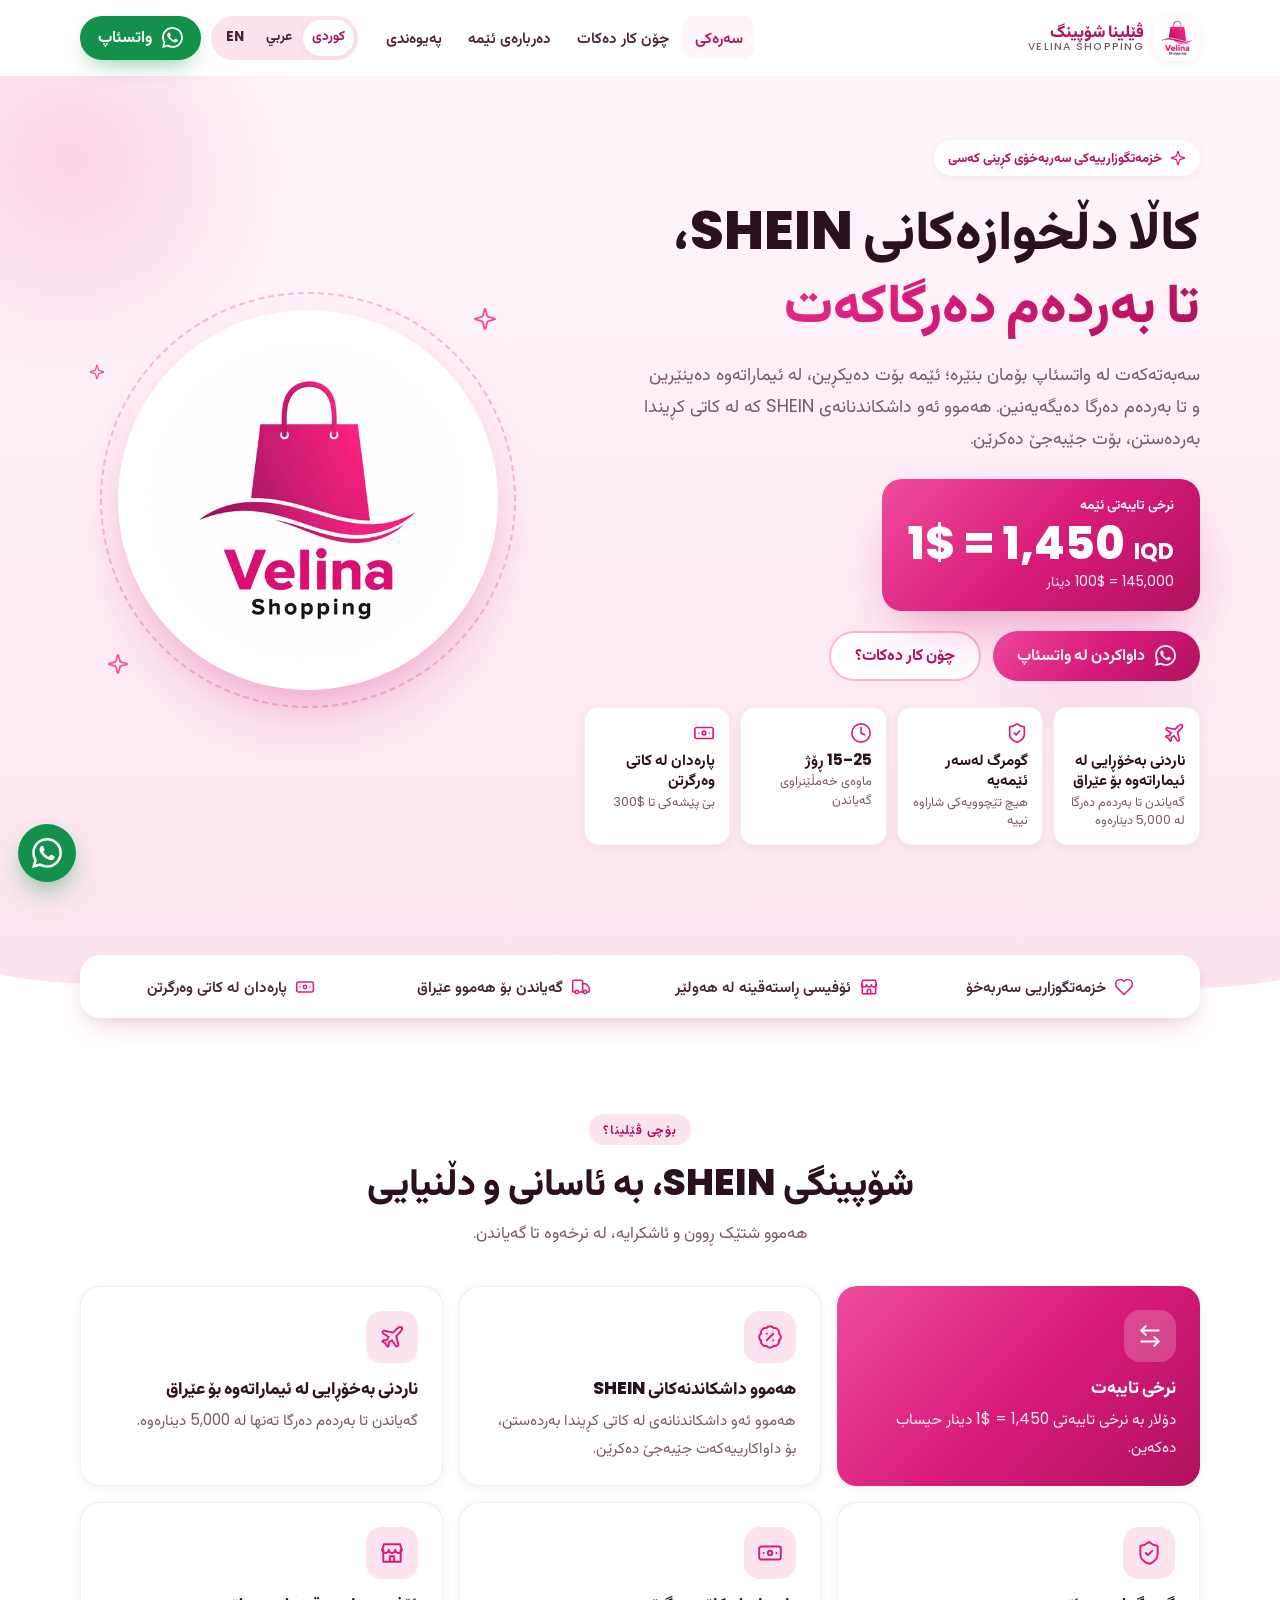
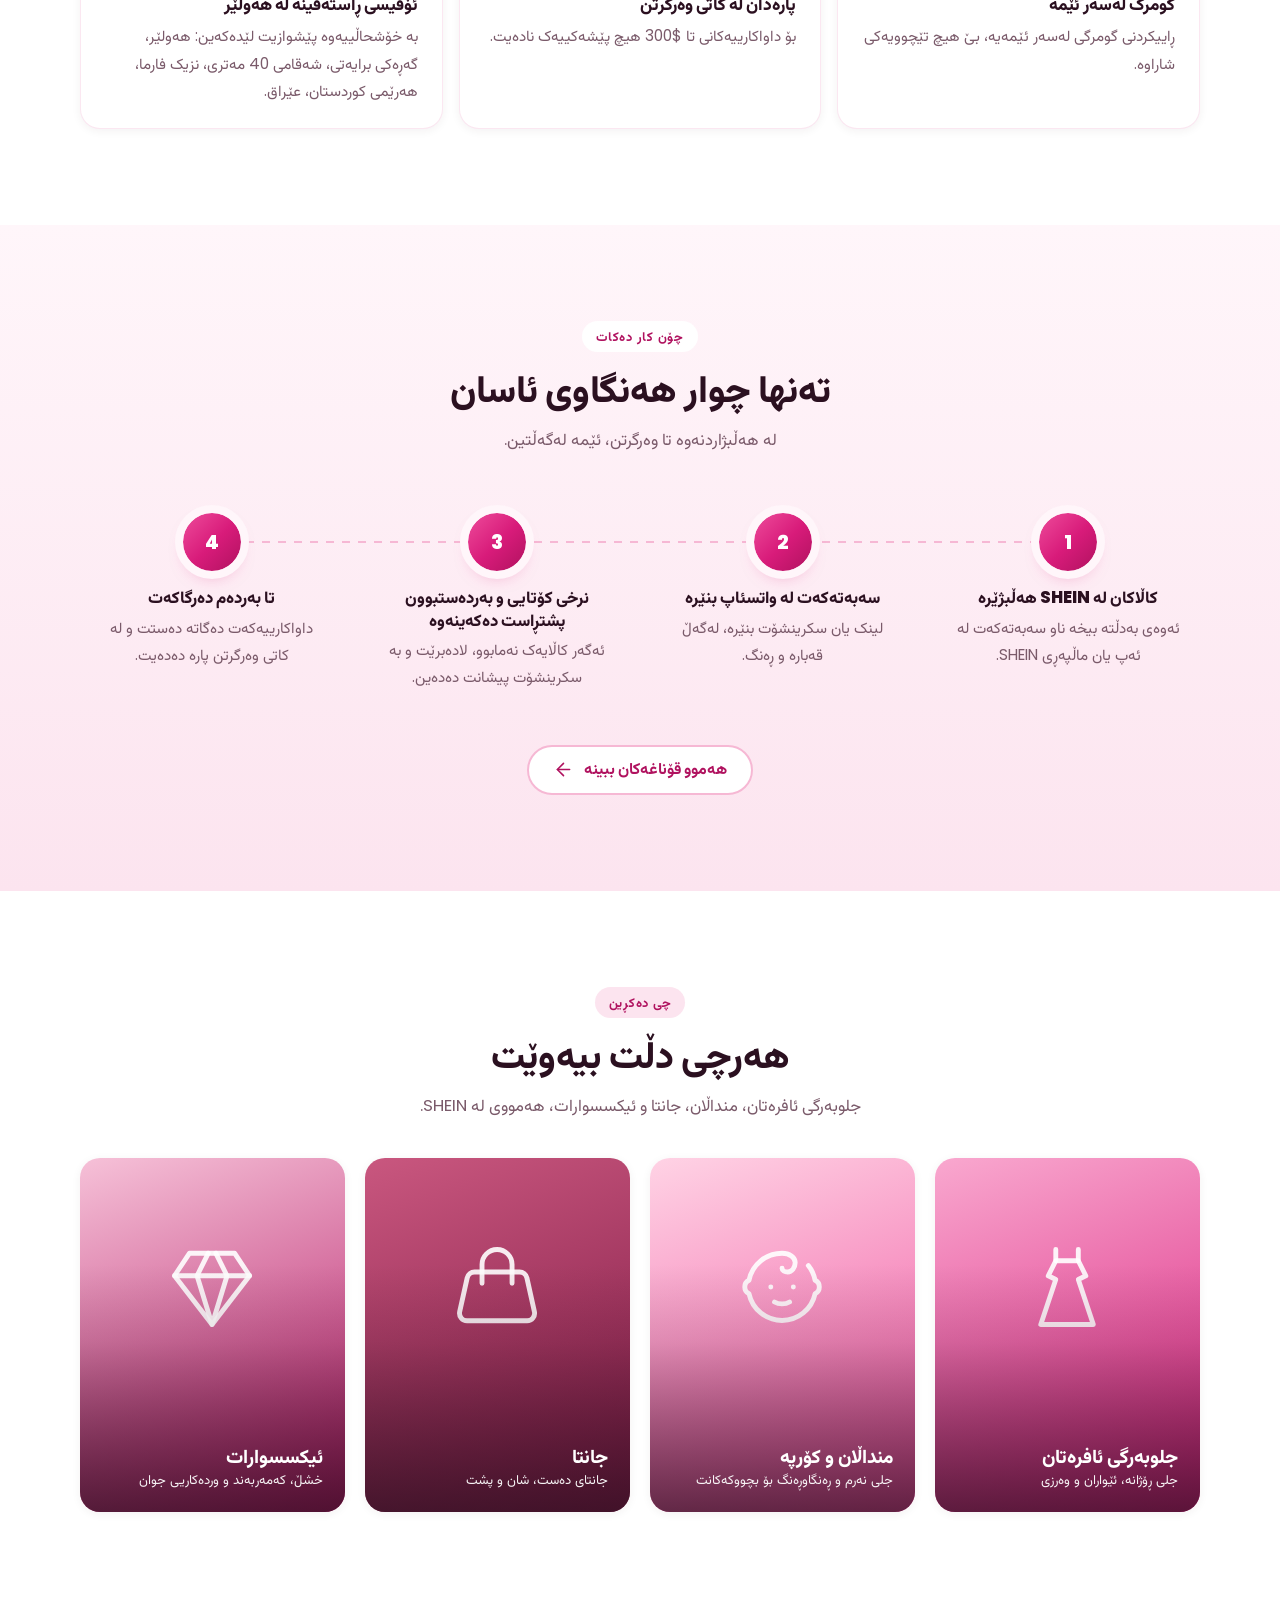
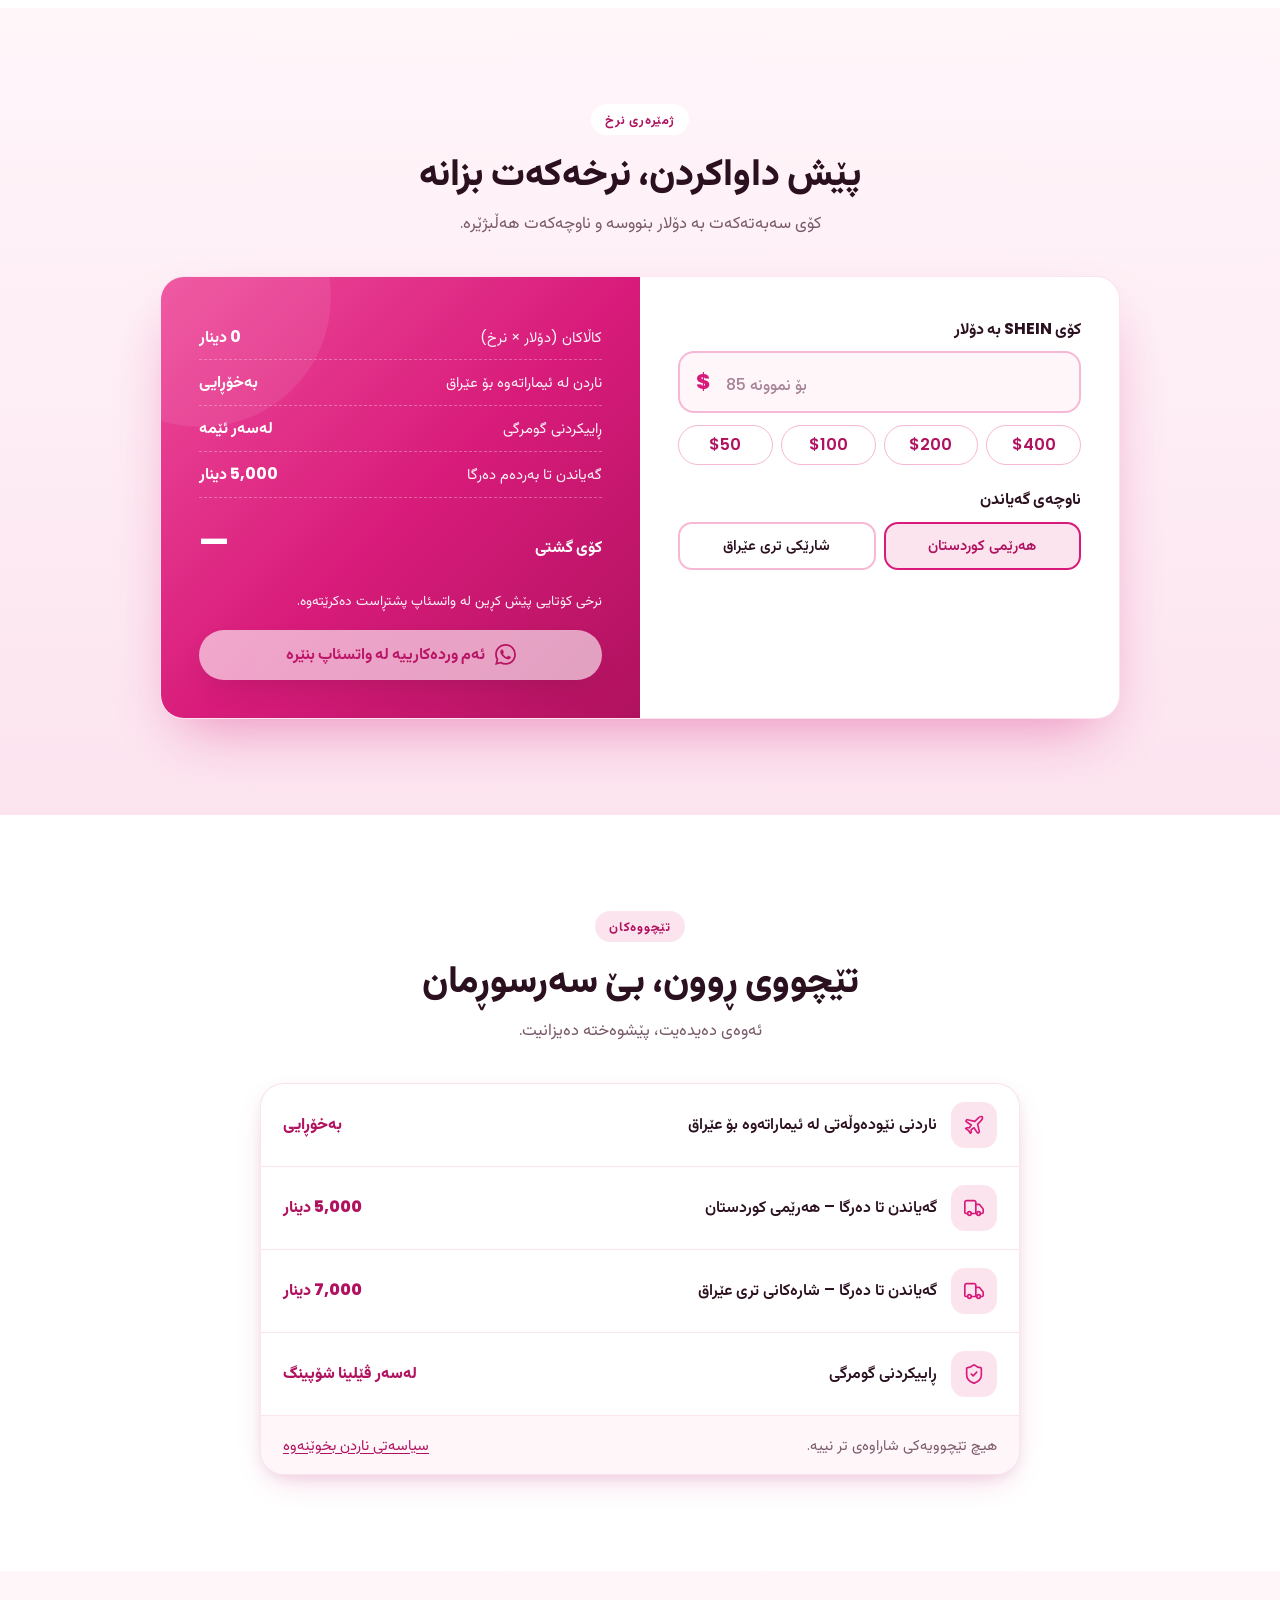
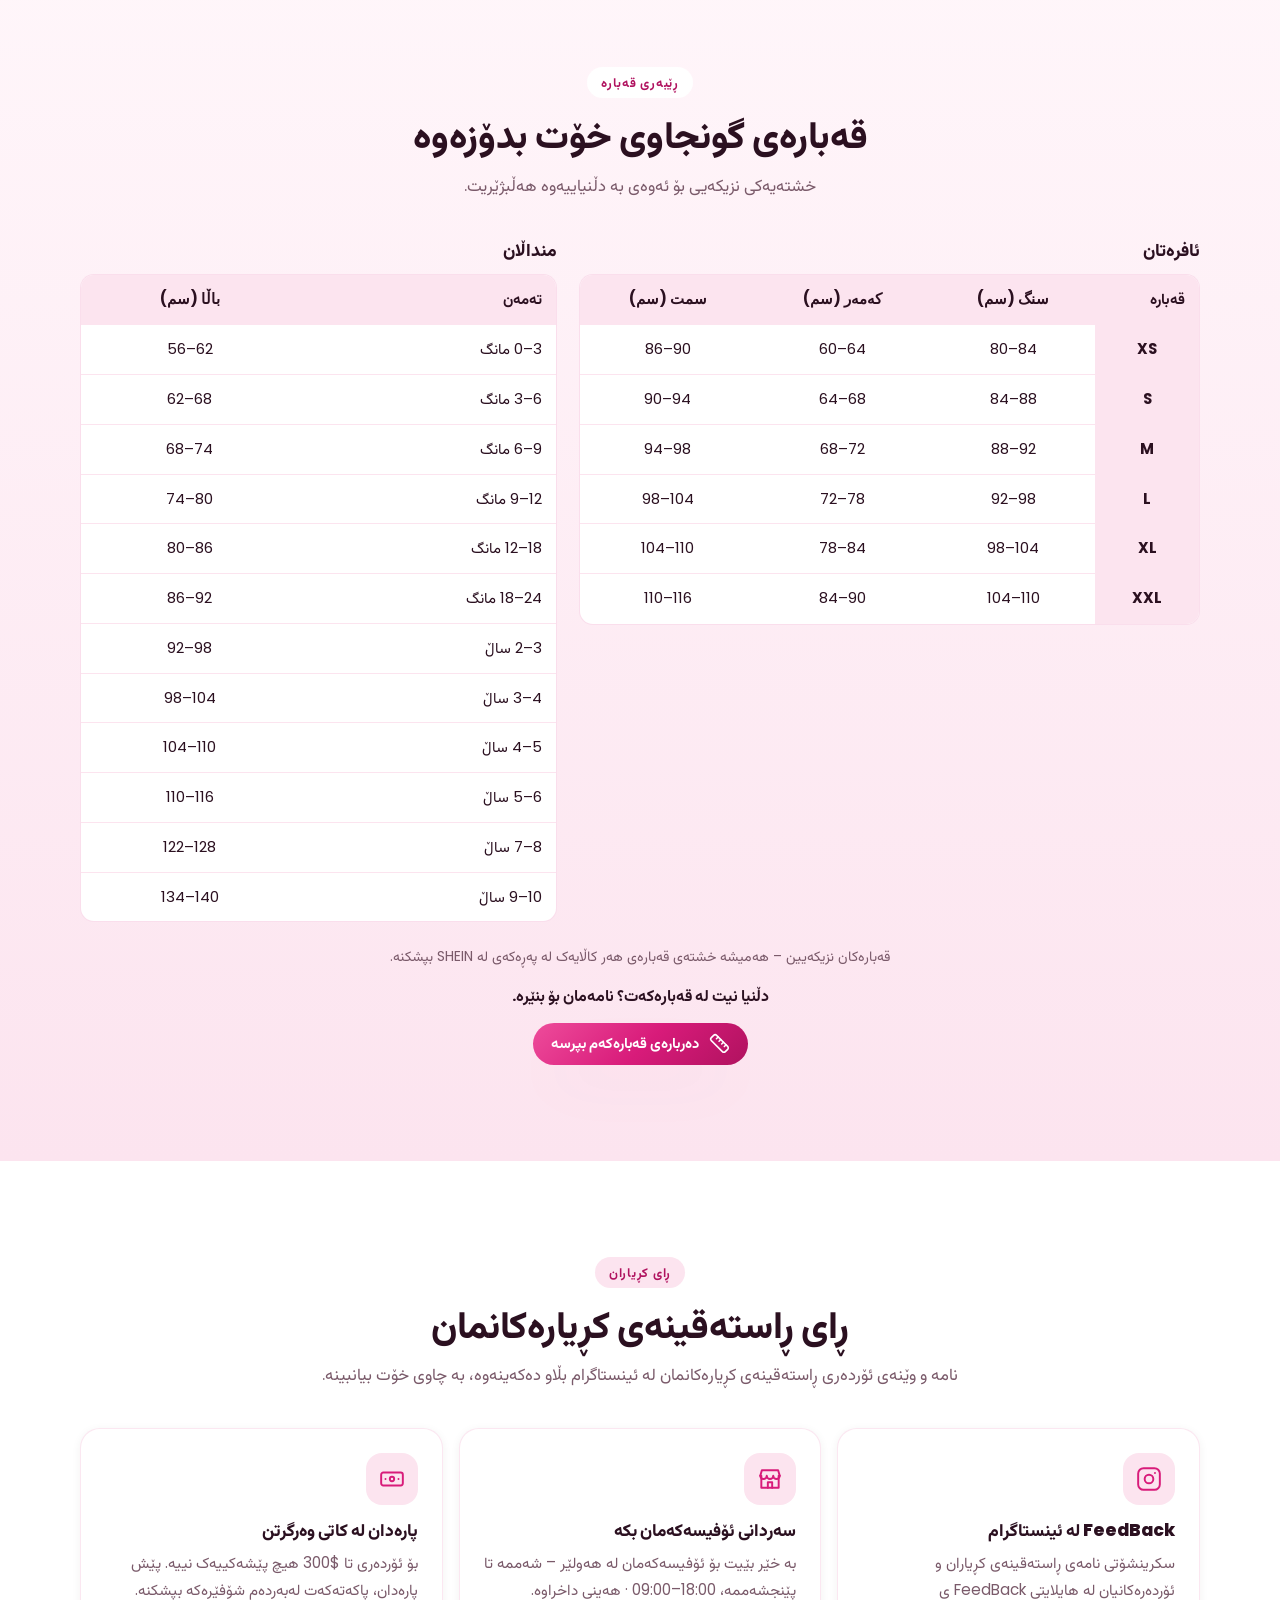
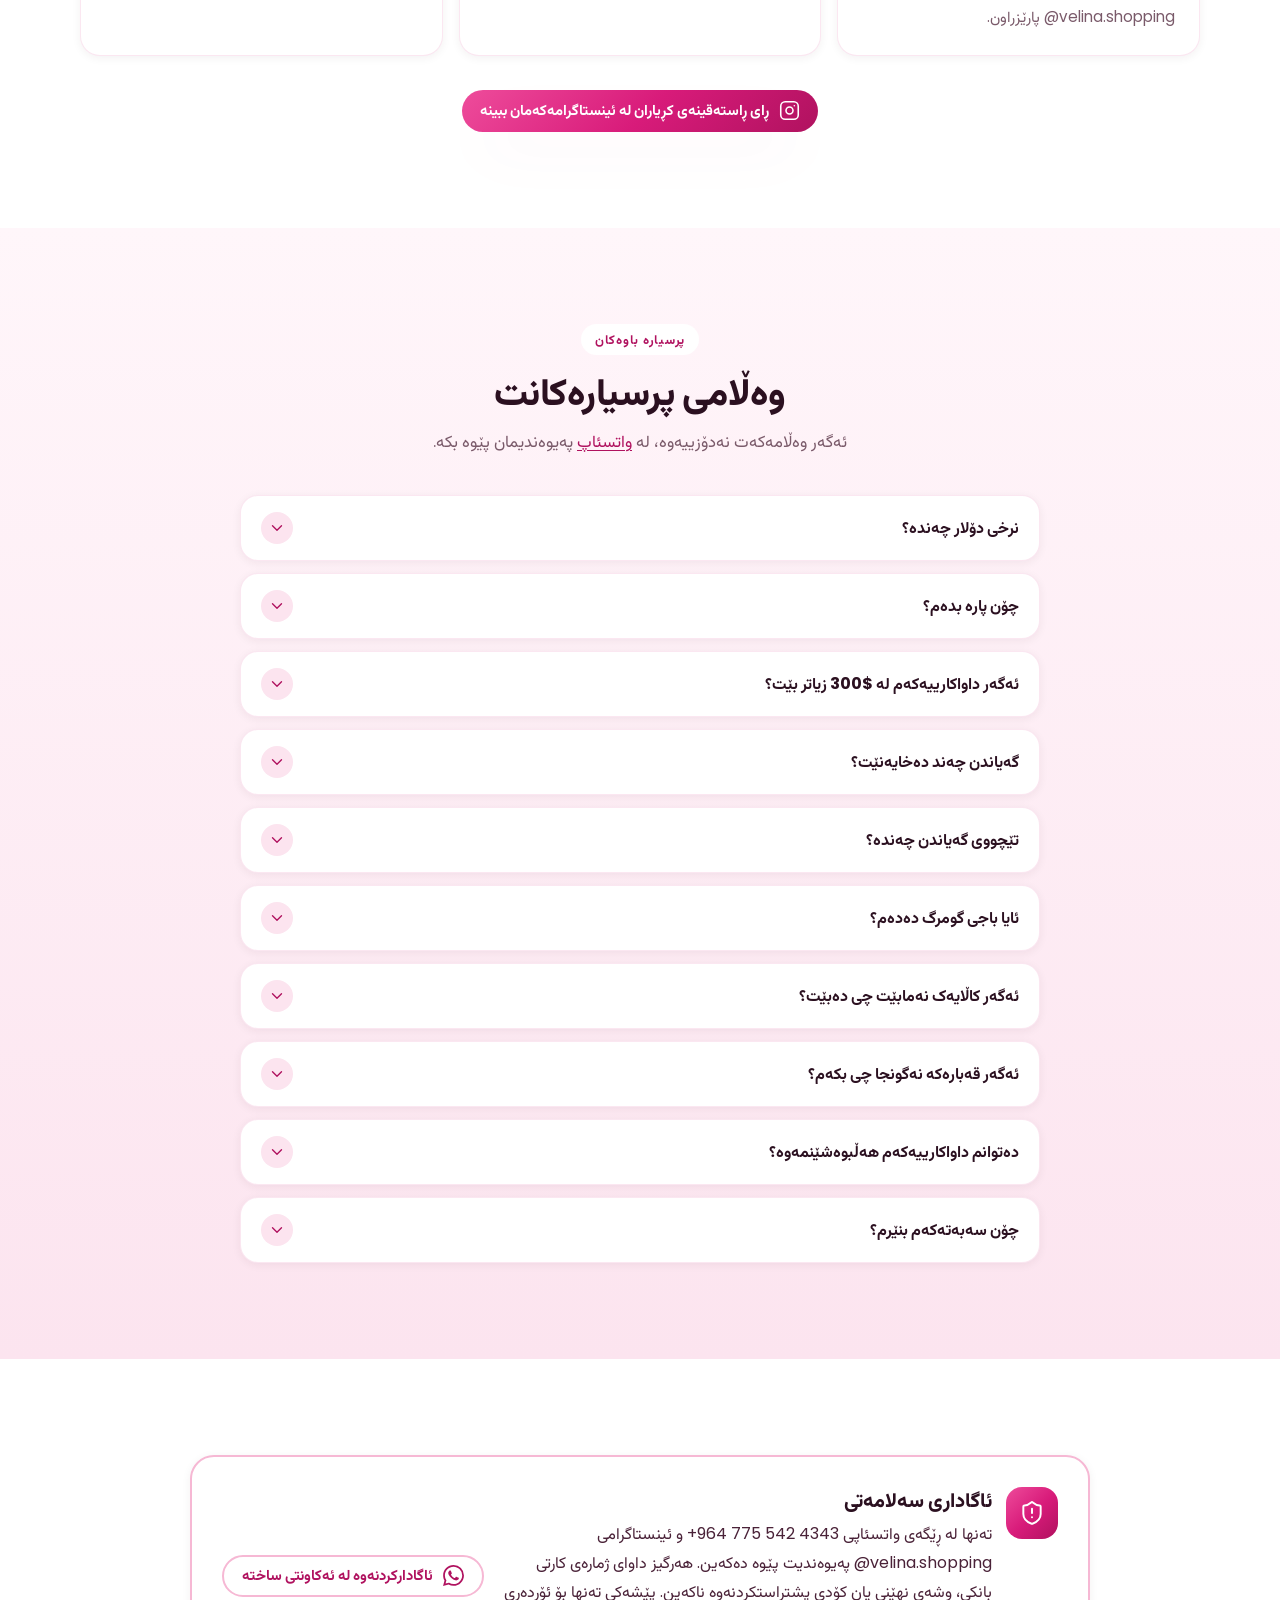
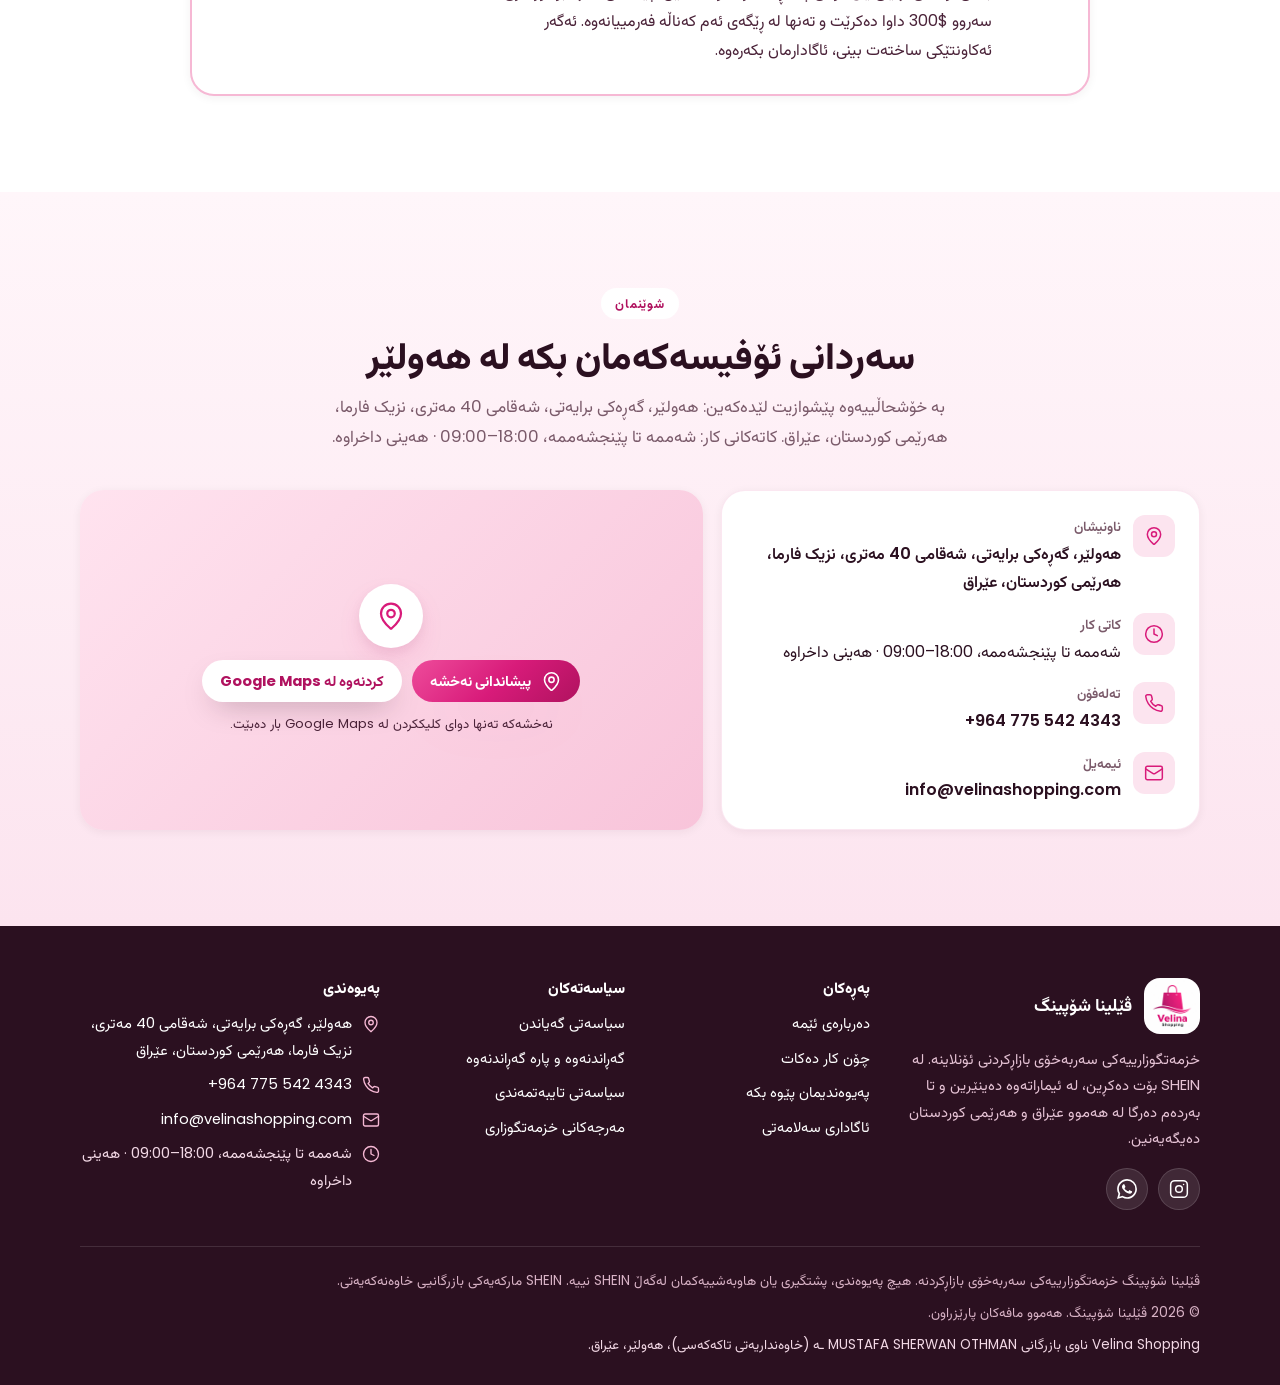
==== commit 37c5e574: "Add legal owner name (MUSTAFA SHERWAN OTHMAN, sole proprietor): footer line on every page (English i" ====
--- a/index.html
+++ b/index.html
@@ -44,6 +44,7 @@
   "@type": "LocalBusiness",
   "@id": "https://www.velinashopping.com/#business",
   "name": "Velina Shopping",
+  "legalName": "MUSTAFA SHERWAN OTHMAN",
   "alternateName": [
     "ڤێلینا شۆپینگ",
     "ڤيلينا شوبينغ"
@@ -100,7 +101,7 @@
 <body data-page="home">
 <svg width="0" height="0" style="position:absolute" aria-hidden="true" focusable="false"><symbol id="i-wa" viewBox="0 0 24 24"><path d="M17.472 14.382c-.297-.149-1.758-.867-2.03-.967-.273-.099-.471-.148-.67.15-.197.297-.767.966-.94 1.164-.173.199-.347.223-.644.075-.297-.15-1.255-.463-2.39-1.475-.883-.788-1.48-1.761-1.653-2.059-.173-.297-.018-.458.13-.606.134-.133.298-.347.446-.52.149-.174.198-.298.298-.497.099-.198.05-.371-.025-.52-.075-.149-.669-1.612-.916-2.207-.242-.579-.487-.5-.669-.51-.173-.008-.371-.01-.57-.01-.198 0-.52.074-.792.372-.272.297-1.04 1.016-1.04 2.479 0 1.462 1.065 2.875 1.213 3.074.149.198 2.096 3.2 5.077 4.487.709.306 1.262.489 1.694.625.712.227 1.36.195 1.871.118.571-.085 1.758-.719 2.006-1.413.248-.694.248-1.289.173-1.413-.074-.124-.272-.198-.57-.347m-5.421 7.403h-.004a9.87 9.87 0 0 1-5.031-1.378l-.361-.214-3.741.982.998-3.648-.235-.374a9.86 9.86 0 0 1-1.51-5.26c.001-5.45 4.436-9.884 9.888-9.884 2.64 0 5.122 1.03 6.988 2.898a9.825 9.825 0 0 1 2.893 6.994c-.003 5.45-4.437 9.884-9.885 9.884m8.413-18.297A11.815 11.815 0 0 0 12.05 0C5.495 0 .16 5.335.157 11.892c0 2.096.547 4.142 1.588 5.945L.057 24l6.305-1.654a11.882 11.882 0 0 0 5.683 1.448h.005c6.554 0 11.89-5.335 11.893-11.893a11.821 11.821 0 0 0-3.48-8.413Z"/></symbol><symbol id="i-fb" viewBox="0 0 24 24"><path d="M24 12.073C24 5.405 18.627 0 12 0S0 5.405 0 12.073C0 18.1 4.388 23.094 10.125 24v-8.437H7.078v-3.49h3.047V9.413c0-3.025 1.792-4.697 4.533-4.697 1.312 0 2.686.236 2.686.236v2.971H15.83c-1.491 0-1.956.93-1.956 1.886v2.264h3.328l-.532 3.49h-2.796V24C19.612 23.094 24 18.1 24 12.073z"/></symbol><symbol id="i-ig" viewBox="0 0 24 24"><rect x="2" y="2" width="20" height="20" rx="5"/><circle cx="12" cy="12" r="4"/><path d="M17.5 6.5h.01"/></symbol><symbol id="i-bag" viewBox="0 0 24 24"><path d="M6 2 3 6v14a2 2 0 0 0 2 2h14a2 2 0 0 0 2-2V6l-3-4Z"/><path d="M3 6h18"/><path d="M16 10a4 4 0 0 1-8 0"/></symbol><symbol id="i-sparkle" viewBox="0 0 24 24"><path d="M9.937 15.5A2 2 0 0 0 8.5 14.063l-6.135-1.582a.5.5 0 0 1 0-.962L8.5 9.936A2 2 0 0 0 9.937 8.5l1.582-6.135a.5.5 0 0 1 .963 0L14.063 8.5A2 2 0 0 0 15.5 9.937l6.135 1.581a.5.5 0 0 1 0 .964L15.5 14.063a2 2 0 0 0-1.437 1.437l-1.582 6.135a.5.5 0 0 1-.963 0z"/></symbol><symbol id="i-truck" viewBox="0 0 24 24"><path d="M14 18V6a2 2 0 0 0-2-2H4a2 2 0 0 0-2 2v11a1 1 0 0 0 1 1h2"/><path d="M15 18H9"/><path d="M19 18h2a1 1 0 0 0 1-1v-3.65a1 1 0 0 0-.22-.624l-3.48-4.35A1 1 0 0 0 17.52 8H14"/><circle cx="17" cy="18" r="2"/><circle cx="7" cy="18" r="2"/></symbol><symbol id="i-plane" viewBox="0 0 24 24"><path d="M17.8 19.2 16 11l3.5-3.5C21 6 21.5 4 21 3c-1-.5-3 0-4.5 1.5L13 8 4.8 6.2c-.5-.1-.9.1-1.1.5l-.3.5c-.2.5-.1 1 .3 1.3L9 12l-2 3H4l-1 1 3 2 2 3 1-1v-3l3-2 3.5 5.3c.3.4.8.5 1.3.3l.5-.2c.4-.3.6-.7.5-1.2z"/></symbol><symbol id="i-shield" viewBox="0 0 24 24"><path d="M20 13c0 5-3.5 7.5-7.66 8.95a1 1 0 0 1-.67-.01C7.5 20.5 4 18 4 13V6a1 1 0 0 1 1-1c2 0 4.5-1.2 6.24-2.72a1.17 1.17 0 0 1 1.52 0C14.51 3.81 17 5 19 5a1 1 0 0 1 1 1z"/><path d="m9 12 2 2 4-4"/></symbol><symbol id="i-alert" viewBox="0 0 24 24"><path d="M20 13c0 5-3.5 7.5-7.66 8.95a1 1 0 0 1-.67-.01C7.5 20.5 4 18 4 13V6a1 1 0 0 1 1-1c2 0 4.5-1.2 6.24-2.72a1.17 1.17 0 0 1 1.52 0C14.51 3.81 17 5 19 5a1 1 0 0 1 1 1z"/><path d="M12 8v4"/><path d="M12 16h.01"/></symbol><symbol id="i-cash" viewBox="0 0 24 24"><rect x="2" y="6" width="20" height="12" rx="2"/><circle cx="12" cy="12" r="2"/><path d="M6 12h.01M18 12h.01"/></symbol><symbol id="i-clock" viewBox="0 0 24 24"><circle cx="12" cy="12" r="10"/><path d="M12 6v6l4 2"/></symbol><symbol id="i-pin" viewBox="0 0 24 24"><path d="M20 10c0 4.993-5.539 10.193-7.399 11.799a1 1 0 0 1-1.202 0C9.539 20.193 4 14.993 4 10a8 8 0 0 1 16 0"/><circle cx="12" cy="10" r="3"/></symbol><symbol id="i-phone" viewBox="0 0 24 24"><path d="M22 16.92v3a2 2 0 0 1-2.18 2 19.79 19.79 0 0 1-8.63-3.07 19.5 19.5 0 0 1-6-6 19.79 19.79 0 0 1-3.07-8.67A2 2 0 0 1 4.11 2h3a2 2 0 0 1 2 1.72 12.84 12.84 0 0 0 .7 2.81 2 2 0 0 1-.45 2.11L8.09 9.91a16 16 0 0 0 6 6l1.27-1.27a2 2 0 0 1 2.11-.45 12.84 12.84 0 0 0 2.81.7A2 2 0 0 1 22 16.92z"/></symbol><symbol id="i-mail" viewBox="0 0 24 24"><rect x="2" y="4" width="20" height="16" rx="2"/><path d="m22 7-8.97 5.7a1.94 1.94 0 0 1-2.06 0L2 7"/></symbol><symbol id="i-check" viewBox="0 0 24 24"><path d="M22 11.08V12a10 10 0 1 1-5.93-9.14"/><path d="m9 11 3 3L22 4"/></symbol><symbol id="i-clip" viewBox="0 0 24 24"><rect x="8" y="2" width="8" height="4" rx="1"/><path d="M16 4h2a2 2 0 0 1 2 2v14a2 2 0 0 1-2 2H6a2 2 0 0 1-2-2V6a2 2 0 0 1 2-2h2"/><path d="m9 14 2 2 4-4"/></symbol><symbol id="i-send" viewBox="0 0 24 24"><path d="M14.536 21.686a.5.5 0 0 0 .937-.024l6.5-19a.496.496 0 0 0-.635-.635l-19 6.5a.5.5 0 0 0-.024.937l7.93 3.18a2 2 0 0 1 1.112 1.11z"/><path d="m21.854 2.147-10.94 10.939"/></symbol><symbol id="i-home" viewBox="0 0 24 24"><path d="M15 21v-8a1 1 0 0 0-1-1h-4a1 1 0 0 0-1 1v8"/><path d="M3 10a2 2 0 0 1 .709-1.528l7-5.999a2 2 0 0 1 2.582 0l7 5.999A2 2 0 0 1 21 10v9a2 2 0 0 1-2 2H5a2 2 0 0 1-2-2z"/></symbol><symbol id="i-store" viewBox="0 0 24 24"><path d="M3 9 4.5 4h15L21 9"/><path d="M4 9v11h16V9"/><path d="M3 9a3 3 0 0 0 6 0 3 3 0 0 0 6 0 3 3 0 0 0 6 0"/><path d="M10 20v-5h4v5"/></symbol><symbol id="i-percent" viewBox="0 0 24 24"><path d="M3.85 8.62a4 4 0 0 1 4.78-4.77 4 4 0 0 1 6.74 0 4 4 0 0 1 4.78 4.78 4 4 0 0 1 0 6.74 4 4 0 0 1-4.77 4.78 4 4 0 0 1-6.75 0 4 4 0 0 1-4.78-4.77 4 4 0 0 1 0-6.76Z"/><path d="m15 9-6 6"/><path d="M9 9h.01"/><path d="M15 15h.01"/></symbol><symbol id="i-swap" viewBox="0 0 24 24"><path d="m8 3-4 4 4 4"/><path d="M4 7h16"/><path d="m16 21 4-4-4-4"/><path d="M20 17H4"/></symbol><symbol id="i-chev" viewBox="0 0 24 24"><path d="m6 9 6 6 6-6"/></symbol><symbol id="i-menu" viewBox="0 0 24 24"><path d="M4 6h16M4 12h16M4 18h16"/></symbol><symbol id="i-close" viewBox="0 0 24 24"><path d="M18 6 6 18M6 6l12 12"/></symbol><symbol id="i-dress" viewBox="0 0 24 24"><path d="M9 2v3l-2 4 2 1-4 12h14l-4-12 2-1-2-4V2"/><path d="M9 5h6"/></symbol><symbol id="i-baby" viewBox="0 0 24 24"><path d="M9 12h.01"/><path d="M15 12h.01"/><path d="M10 16c.5.3 1.2.5 2 .5s1.5-.2 2-.5"/><path d="M19 6.3a9 9 0 0 1 1.8 3.9 2 2 0 0 1 0 3.6 9 9 0 0 1-17.6 0 2 2 0 0 1 0-3.6A9 9 0 0 1 12 3c2 0 3.5 1.1 3.5 2.5s-.9 2.5-2 2.5c-.8 0-1.5-.4-1.5-1"/></symbol><symbol id="i-handbag" viewBox="0 0 24 24"><path d="M2.048 18.566A2 2 0 0 0 4 21h16a2 2 0 0 0 1.952-2.434l-2-9A2 2 0 0 0 18 8H6a2 2 0 0 0-1.952 1.566z"/><path d="M8 11V6a4 4 0 0 1 8 0v5"/></symbol><symbol id="i-gem" viewBox="0 0 24 24"><path d="M6 3h12l4 6-10 13L2 9Z"/><path d="M11 3 8 9l4 13 4-13-3-6"/><path d="M2 9h20"/></symbol><symbol id="i-ruler" viewBox="0 0 24 24"><path d="M21.3 15.3a2.4 2.4 0 0 1 0 3.4l-2.6 2.6a2.4 2.4 0 0 1-3.4 0L2.7 8.7a2.41 2.41 0 0 1 0-3.4l2.6-2.6a2.41 2.41 0 0 1 3.4 0Z"/><path d="m14.5 12.5 2-2"/><path d="m11.5 9.5 2-2"/><path d="m8.5 6.5 2-2"/><path d="m17.5 15.5 2-2"/></symbol><symbol id="i-user" viewBox="0 0 24 24"><path d="M19 21v-2a4 4 0 0 0-4-4H9a4 4 0 0 0-4 4v2"/><circle cx="12" cy="7" r="4"/></symbol><symbol id="i-printer" viewBox="0 0 24 24"><path d="M6 9V2h12v7"/><path d="M6 18H4a2 2 0 0 1-2-2v-5a2 2 0 0 1 2-2h16a2 2 0 0 1 2 2v5a2 2 0 0 1-2 2h-2"/><rect x="6" y="14" width="12" height="8"/></symbol><symbol id="i-box" viewBox="0 0 24 24"><path d="M11 21.73a2 2 0 0 0 2 0l7-4A2 2 0 0 0 21 16V8a2 2 0 0 0-1-1.73l-7-4a2 2 0 0 0-2 0l-7 4A2 2 0 0 0 3 8v8a2 2 0 0 0 1 1.73z"/><path d="M12 22V12"/><path d="m3.3 7 8.7 5 8.7-5"/></symbol><symbol id="i-lock" viewBox="0 0 24 24"><rect x="3" y="11" width="18" height="11" rx="2"/><path d="M7 11V7a5 5 0 0 1 10 0v4"/></symbol><symbol id="i-heart" viewBox="0 0 24 24"><path d="M19 14c1.49-1.46 3-3.21 3-5.5A5.5 5.5 0 0 0 16.5 3c-1.76 0-3 .5-4.5 2-1.5-1.5-2.74-2-4.5-2A5.5 5.5 0 0 0 2 8.5c0 2.3 1.5 4.05 3 5.5l7 7Z"/></symbol><symbol id="i-calendar" viewBox="0 0 24 24"><rect x="3" y="4" width="18" height="18" rx="2"/><path d="M16 2v4M8 2v4M3 10h18"/></symbol><symbol id="i-arrow" viewBox="0 0 24 24"><path d="M5 12h14"/><path d="m12 5 7 7-7 7"/></symbol></svg>
 <div id="app">
-<a class="skip-link" href="#main">بازدان بۆ ناوەڕۆک</a><header class="site-header" id="top"><div class="container header-inner"><a class="brand" href="index.html"><img src="assets/img/logo-128.png" width="46" height="46" alt="Velina Shopping logo"><span class="brand-name">ڤێلینا شۆپینگ<small>VELINA SHOPPING</small></span></a><nav class="main-nav" id="mainNav" aria-label="مێنیو"><a href="index.html" aria-current="page">سەرەکی</a><a href="how-it-works.html">چۆن کار دەکات</a><a href="about.html">دەربارەی ئێمە</a><a href="contact.html">پەیوەندی</a></nav><div class="lang-switch" role="group" aria-label="زمان"><button type="button" data-lang="ku" lang="ckb" aria-pressed="true">کوردی</button><button type="button" data-lang="ar" lang="ar" aria-pressed="false">عربي</button><button type="button" data-lang="en" lang="en" aria-pressed="false">EN</button></div><a class="btn btn-wa header-wa" href="https://wa.me/9647755424343?text=%D8%B3%DA%B5%D8%A7%D9%88%20%DA%A4%DB%8E%D9%84%DB%8C%D9%86%D8%A7%20%D8%B4%DB%86%D9%BE%DB%8C%D9%86%DA%AF%20%F0%9F%8C%B8%20%D8%AF%DB%95%D9%85%DB%95%D9%88%DB%8E%D8%AA%20%D9%84%DB%95%20SHEIN%20%D8%A6%DB%86%D8%B1%D8%AF%DB%95%D8%B1%20%D8%A8%DA%A9%DB%95%D9%85." target="_blank" rel="noopener" aria-label="لە واتسئاپ پەیوەندیمان پێوە بکە"><svg class="icon icon-fill" aria-hidden="true" focusable="false"><use href="#i-wa"></use></svg><span>واتسئاپ</span></a><button class="menu-toggle" type="button" aria-expanded="false" aria-controls="mainNav" aria-label="مێنیو"><svg class="icon i-open" aria-hidden="true" focusable="false"><use href="#i-menu"></use></svg><svg class="icon i-close" aria-hidden="true" focusable="false"><use href="#i-close"></use></svg></button></div></header><main id="main"><section class="hero" aria-labelledby="hero-title"><div class="container hero-grid"><div><span class="kicker reveal"><svg class="icon" aria-hidden="true" focusable="false"><use href="#i-sparkle"></use></svg>خزمەتگوزارییەکی سەربەخۆی کڕینی کەسی</span><h1 id="hero-title" class="reveal">کاڵا دڵخوازەکانی SHEIN، <span class="accent">تا بەردەم دەرگاکەت</span></h1><p class="hero-sub reveal">سەبەتەکەت لە واتسئاپ بۆمان بنێرە؛ ئێمە بۆت دەیکڕین، لە ئیماراتەوە دەینێرین و تا بەردەم دەرگا دەیگەیەنین. هەموو ئەو داشکاندنانەی SHEIN کە لە کاتی کڕیندا بەردەستن، بۆت جێبەجێ دەکرێن.</p><div class="rate-badge reveal"><span class="rate-label">نرخی تایبەتی ئێمە</span><span class="rate-value">1$ = 1,450 <small>IQD</small></span><span class="rate-sub"><bdi dir="ltr">100$ = 145,000</bdi> دینار</span></div><div class="hero-ctas reveal"><a class="btn btn-primary" href="https://wa.me/9647755424343?text=%D8%B3%DA%B5%D8%A7%D9%88%20%DA%A4%DB%8E%D9%84%DB%8C%D9%86%D8%A7%20%D8%B4%DB%86%D9%BE%DB%8C%D9%86%DA%AF%20%F0%9F%8C%B8%20%D8%AF%DB%95%D9%85%DB%95%D9%88%DB%8E%D8%AA%20%D9%84%DB%95%20SHEIN%20%D8%A6%DB%86%D8%B1%D8%AF%DB%95%D8%B1%20%D8%A8%DA%A9%DB%95%D9%85." target="_blank" rel="noopener"><svg class="icon icon-fill" aria-hidden="true" focusable="false"><use href="#i-wa"></use></svg>داواکردن لە واتسئاپ</a><a class="btn btn-ghost" href="#how">چۆن کار دەکات؟</a></div><ul class="stats reveal"><li class="stat"><svg class="icon" aria-hidden="true" focusable="false"><use href="#i-plane"></use></svg><strong>ناردنی بەخۆڕایی لە ئیماراتەوە بۆ عێراق</strong><span>گەیاندن تا بەردەم دەرگا لە <bdi dir="ltr">5,000</bdi> دینارەوە</span></li><li class="stat"><svg class="icon" aria-hidden="true" focusable="false"><use href="#i-shield"></use></svg><strong>گومرگ لەسەر ئێمەیە</strong><span>هیچ تێچوویەکی شاراوە نییە</span></li><li class="stat"><svg class="icon" aria-hidden="true" focusable="false"><use href="#i-clock"></use></svg><strong><bdi dir="ltr">15–25</bdi> ڕۆژ</strong><span>ماوەی خەمڵێنراوی گەیاندن</span></li><li class="stat"><svg class="icon" aria-hidden="true" focusable="false"><use href="#i-cash"></use></svg><strong>پارەدان لە کاتی وەرگرتن</strong><span>بێ پێشەکی تا <bdi dir="ltr">300$</bdi></span></li></ul></div><div class="hero-visual reveal" aria-hidden="true"><div class="hero-card"><img src="assets/img/logo-512.jpg" width="512" height="512" alt="" fetchpriority="high"></div><svg class="icon sparkle s1"><use href="#i-sparkle"></use></svg><svg class="icon sparkle s2"><use href="#i-sparkle"></use></svg><svg class="icon sparkle s3"><use href="#i-sparkle"></use></svg></div></div><div class="wave" aria-hidden="true"><svg viewBox="0 0 1440 120" preserveAspectRatio="none"><path fill="currentColor" d="M0,64 C240,120 480,8 720,40 C960,72 1200,120 1440,72 L1440,120 L0,120 Z"/><path fill="currentColor" opacity=".5" d="M0,88 C300,40 560,110 820,80 C1080,50 1260,60 1440,96 L1440,120 L0,120 Z"/></svg></div></section><section class="trust-strip" aria-label="بۆچی ڤێلینا؟"><div class="container"><ul class="trust-list reveal"><li><svg class="icon" aria-hidden="true" focusable="false"><use href="#i-heart"></use></svg><span>خزمەتگوزاریی سەربەخۆ</span></li><li><svg class="icon" aria-hidden="true" focusable="false"><use href="#i-store"></use></svg><span>ئۆفیسی ڕاستەقینە لە هەولێر</span></li><li><svg class="icon" aria-hidden="true" focusable="false"><use href="#i-truck"></use></svg><span>گەیاندن بۆ هەموو عێراق</span></li><li><svg class="icon" aria-hidden="true" focusable="false"><use href="#i-cash"></use></svg><span>پارەدان لە کاتی وەرگرتن</span></li></ul></div></section><section class="section" id="why" aria-labelledby="why-title"><div class="container"><div class="section-head reveal"><span class="eyebrow">بۆچی ڤێلینا؟</span><h2 id="why-title">شۆپینگی SHEIN، بە ئاسانی و دڵنیایی</h2><p>هەموو شتێک ڕوون و ئاشکرایە، لە نرخەوە تا گەیاندن.</p></div><div class="grid grid-3"><article class="card reveal featured"><span class="card-ic"><svg class="icon" aria-hidden="true" focusable="false"><use href="#i-swap"></use></svg></span><h3>نرخی تایبەت</h3><p>دۆلار بە نرخی تایبەتی <bdi dir="ltr">1$ = 1,450</bdi> دینار حیساب دەکەین.</p></article><article class="card reveal"><span class="card-ic"><svg class="icon" aria-hidden="true" focusable="false"><use href="#i-percent"></use></svg></span><h3>هەموو داشکاندنەکانی SHEIN</h3><p>هەموو ئەو داشکاندنانەی لە کاتی کڕیندا بەردەستن، بۆ داواکارییەکەت جێبەجێ دەکرێن.</p></article><article class="card reveal"><span class="card-ic"><svg class="icon" aria-hidden="true" focusable="false"><use href="#i-plane"></use></svg></span><h3>ناردنی بەخۆڕایی لە ئیماراتەوە بۆ عێراق</h3><p>گەیاندن تا بەردەم دەرگا تەنها لە <bdi dir="ltr">5,000</bdi> دینارەوە.</p></article><article class="card reveal"><span class="card-ic"><svg class="icon" aria-hidden="true" focusable="false"><use href="#i-shield"></use></svg></span><h3>گومرگ لەسەر ئێمە</h3><p>ڕاییکردنی گومرگی لەسەر ئێمەیە، بێ هیچ تێچوویەکی شاراوە.</p></article><article class="card reveal"><span class="card-ic"><svg class="icon" aria-hidden="true" focusable="false"><use href="#i-cash"></use></svg></span><h3>پارەدان لە کاتی وەرگرتن</h3><p>بۆ داواکارییەکانی تا <bdi dir="ltr">300$</bdi> هیچ پێشەکییەک نادەیت.</p></article><article class="card reveal"><span class="card-ic"><svg class="icon" aria-hidden="true" focusable="false"><use href="#i-store"></use></svg></span><h3>ئۆفیسی ڕاستەقینە لە هەولێر</h3><p>بە خۆشحاڵییەوە پێشوازیت لێدەکەین: هەولێر، گەڕەکی برایەتی، شەقامی 40 مەتری، نزیک فارما، هەرێمی کوردستان، عێراق.</p></article></div></div></section><section class="section blush" id="how" aria-labelledby="how-title"><div class="container"><div class="section-head reveal"><span class="eyebrow">چۆن کار دەکات</span><h2 id="how-title">تەنها چوار هەنگاوی ئاسان</h2><p>لە هەڵبژاردنەوە تا وەرگرتن، ئێمە لەگەڵتین.</p></div><ol class="steps"><li class="step reveal"><span class="step-num" aria-hidden="true">1</span><div><h3>کاڵاکان لە SHEIN هەڵبژێرە</h3><p>ئەوەی بەدڵتە بیخە ناو سەبەتەکەت لە ئەپ یان ماڵپەڕی SHEIN.</p></div></li><li class="step reveal"><span class="step-num" aria-hidden="true">2</span><div><h3>سەبەتەکەت لە واتسئاپ بنێرە</h3><p>لینک یان سکرینشۆت بنێرە، لەگەڵ قەبارە و ڕەنگ.</p></div></li><li class="step reveal"><span class="step-num" aria-hidden="true">3</span><div><h3>نرخی کۆتایی و بەردەستبوون پشتڕاست دەکەینەوە</h3><p>ئەگەر کاڵایەک نەمابوو، لادەبرێت و بە سکرینشۆت پیشانت دەدەین.</p></div></li><li class="step reveal"><span class="step-num" aria-hidden="true">4</span><div><h3>تا بەردەم دەرگاکەت</h3><p>داواکارییەکەت دەگاتە دەستت و لە کاتی وەرگرتن پارە دەدەیت.</p></div></li></ol><p class="center mt-lg reveal"><a class="btn btn-ghost" href="how-it-works.html">هەموو قۆناغەکان ببینە<svg class="icon flip-rtl" aria-hidden="true" focusable="false"><use href="#i-arrow"></use></svg></a></p></div></section><section class="section" id="categories" aria-labelledby="cat-title"><div class="container"><div class="section-head reveal"><span class="eyebrow">چی دەکڕین</span><h2 id="cat-title">هەرچی دڵت بیەوێت</h2><p>جلوبەرگی ئافرەتان، منداڵان، جانتا و ئیکسسوارات، هەمووی لە SHEIN.</p></div><div class="cats"><a class="cat reveal" href="https://wa.me/9647755424343?text=%D8%B3%DA%B5%D8%A7%D9%88%20%DA%A4%DB%8E%D9%84%DB%8C%D9%86%D8%A7%20%D8%B4%DB%86%D9%BE%DB%8C%D9%86%DA%AF%20%F0%9F%8C%B8%20%D8%AF%DB%95%D9%85%DB%95%D9%88%DB%8E%D8%AA%20%D9%84%DB%95%20SHEIN%20%D8%A6%DB%86%D8%B1%D8%AF%DB%95%D8%B1%20%D8%A8%DA%A9%DB%95%D9%85." target="_blank" rel="noopener"><div class="cat-media"><svg class="icon" aria-hidden="true" focusable="false"><use href="#i-dress"></use></svg></div><h3>جلوبەرگی ئافرەتان</h3><p>جلی ڕۆژانە، ئێواران و وەرزی</p></a><a class="cat reveal" href="https://wa.me/9647755424343?text=%D8%B3%DA%B5%D8%A7%D9%88%20%DA%A4%DB%8E%D9%84%DB%8C%D9%86%D8%A7%20%D8%B4%DB%86%D9%BE%DB%8C%D9%86%DA%AF%20%F0%9F%8C%B8%20%D8%AF%DB%95%D9%85%DB%95%D9%88%DB%8E%D8%AA%20%D9%84%DB%95%20SHEIN%20%D8%A6%DB%86%D8%B1%D8%AF%DB%95%D8%B1%20%D8%A8%DA%A9%DB%95%D9%85." target="_blank" rel="noopener"><div class="cat-media"><svg class="icon" aria-hidden="true" focusable="false"><use href="#i-baby"></use></svg></div><h3>منداڵان و کۆرپە</h3><p>جلی نەرم و ڕەنگاوڕەنگ بۆ بچووکەکانت</p></a><a class="cat reveal" href="https://wa.me/9647755424343?text=%D8%B3%DA%B5%D8%A7%D9%88%20%DA%A4%DB%8E%D9%84%DB%8C%D9%86%D8%A7%20%D8%B4%DB%86%D9%BE%DB%8C%D9%86%DA%AF%20%F0%9F%8C%B8%20%D8%AF%DB%95%D9%85%DB%95%D9%88%DB%8E%D8%AA%20%D9%84%DB%95%20SHEIN%20%D8%A6%DB%86%D8%B1%D8%AF%DB%95%D8%B1%20%D8%A8%DA%A9%DB%95%D9%85." target="_blank" rel="noopener"><div class="cat-media"><svg class="icon" aria-hidden="true" focusable="false"><use href="#i-handbag"></use></svg></div><h3>جانتا</h3><p>جانتای دەست، شان و پشت</p></a><a class="cat reveal" href="https://wa.me/9647755424343?text=%D8%B3%DA%B5%D8%A7%D9%88%20%DA%A4%DB%8E%D9%84%DB%8C%D9%86%D8%A7%20%D8%B4%DB%86%D9%BE%DB%8C%D9%86%DA%AF%20%F0%9F%8C%B8%20%D8%AF%DB%95%D9%85%DB%95%D9%88%DB%8E%D8%AA%20%D9%84%DB%95%20SHEIN%20%D8%A6%DB%86%D8%B1%D8%AF%DB%95%D8%B1%20%D8%A8%DA%A9%DB%95%D9%85." target="_blank" rel="noopener"><div class="cat-media"><svg class="icon" aria-hidden="true" focusable="false"><use href="#i-gem"></use></svg></div><h3>ئیکسسوارات</h3><p>خشڵ، کەمەربەند و وردەکاریی جوان</p></a></div></div></section><section class="section blush" id="calculator" aria-labelledby="calc-title"><div class="container"><div class="section-head reveal"><span class="eyebrow">ژمێرەری نرخ</span><h2 id="calc-title">پێش داواکردن، نرخەکەت بزانە</h2><p>کۆی سەبەتەکەت بە دۆلار بنووسە و ناوچەکەت هەڵبژێرە.</p></div><div class="calc-wrap reveal"><form class="calc-form" id="calc" novalidate><label class="field-label" for="usd">کۆی SHEIN بە دۆلار</label><div class="input-wrap"><span class="cur" aria-hidden="true">$</span><input class="calc-input" id="usd" type="text" inputmode="decimal" autocomplete="off" maxlength="9" placeholder="بۆ نموونە 85"></div><div class="quick"><button type="button" data-amount="50">$50</button><button type="button" data-amount="100">$100</button><button type="button" data-amount="200">$200</button><button type="button" data-amount="400">$400</button></div><fieldset class="area"><legend>ناوچەی گەیاندن</legend><div class="pills"><label class="pill"><input type="radio" name="area" value="krd" checked><span>هەرێمی کوردستان</span></label><label class="pill"><input type="radio" name="area" value="iraq"><span>شارێکی تری عێراق</span></label></div></fieldset></form><div class="calc-result" aria-live="polite"><dl class="breakdown"><div><dt>کاڵاکان (دۆلار × نرخ)</dt><dd id="cItems"><bdi dir="ltr">0</bdi> دینار</dd></div><div><dt>ناردن لە ئیماراتەوە بۆ عێراق</dt><dd>بەخۆڕایی</dd></div><div><dt>ڕاییکردنی گومرگی</dt><dd>لەسەر ئێمە</dd></div><div><dt>گەیاندن تا بەردەم دەرگا</dt><dd id="cDel"><bdi dir="ltr">5,000</bdi> دینار</dd></div><div class="total"><dt>کۆی گشتی</dt><dd id="cTotal">—</dd></div></dl><div class="prepay-box" id="cPrepay" hidden><div>پێشەکی <bdi dir="ltr">25%</bdi>: <strong id="cPre"></strong> • لە کاتی وەرگرتن: <strong id="cRest"></strong></div><div>داواکارییەکانی سەرووی <bdi dir="ltr">300$</bdi>: <bdi dir="ltr">25%</bdi> پێشەکی، <bdi dir="ltr">75%</bdi> لە کاتی وەرگرتن.</div></div><p class="calc-note">نرخی کۆتایی پێش کڕین لە واتسئاپ پشتڕاست دەکرێتەوە.</p><a class="btn btn-white" id="cBtn" href="https://wa.me/9647755424343?text=%D8%B3%DA%B5%D8%A7%D9%88%20%DA%A4%DB%8E%D9%84%DB%8C%D9%86%D8%A7%20%D8%B4%DB%86%D9%BE%DB%8C%D9%86%DA%AF%20%F0%9F%8C%B8%20%D8%AF%DB%95%D9%85%DB%95%D9%88%DB%8E%D8%AA%20%D9%84%DB%95%20SHEIN%20%D8%A6%DB%86%D8%B1%D8%AF%DB%95%D8%B1%20%D8%A8%DA%A9%DB%95%D9%85." target="_blank" rel="noopener" aria-disabled="true" tabindex="-1"><svg class="icon icon-fill" aria-hidden="true" focusable="false"><use href="#i-wa"></use></svg>ئەم وردەکارییە لە واتسئاپ بنێرە</a></div></div></div></section><section class="section" id="fees" aria-labelledby="fees-title"><div class="container"><div class="section-head reveal"><span class="eyebrow">تێچووەکان</span><h2 id="fees-title">تێچووی ڕوون، بێ سەرسوڕمان</h2><p>ئەوەی دەیدەیت، پێشوەختە دەیزانیت.</p></div><div class="fees reveal"><div class="fee-row"><span class="card-ic"><svg class="icon" aria-hidden="true" focusable="false"><use href="#i-plane"></use></svg></span><span class="t">ناردنی نێودەوڵەتی لە ئیماراتەوە بۆ عێراق</span><span class="v">بەخۆڕایی</span></div><div class="fee-row"><span class="card-ic"><svg class="icon" aria-hidden="true" focusable="false"><use href="#i-truck"></use></svg></span><span class="t">گەیاندن تا دەرگا – هەرێمی کوردستان</span><span class="v"><bdi dir="ltr">5,000</bdi> دینار</span></div><div class="fee-row"><span class="card-ic"><svg class="icon" aria-hidden="true" focusable="false"><use href="#i-truck"></use></svg></span><span class="t">گەیاندن تا دەرگا – شارەکانی تری عێراق</span><span class="v"><bdi dir="ltr">7,000</bdi> دینار</span></div><div class="fee-row"><span class="card-ic"><svg class="icon" aria-hidden="true" focusable="false"><use href="#i-shield"></use></svg></span><span class="t">ڕاییکردنی گومرگی</span><span class="v">لەسەر ڤێلینا شۆپینگ</span></div><div class="fees-foot"><span>هیچ تێچوویەکی شاراوەی تر نییە.</span><a href="shipping.html">سیاسەتی ناردن بخوێنەوە</a></div></div></div></section><section class="section blush" id="size-guide" aria-labelledby="size-title"><div class="container"><div class="section-head reveal"><span class="eyebrow">ڕێبەری قەبارە</span><h2 id="size-title">قەبارەی گونجاوی خۆت بدۆزەوە</h2><p>خشتەیەکی نزیکەیی بۆ ئەوەی بە دڵنیاییەوە هەڵبژێریت.</p></div><div class="size-grid reveal"><div><h3>ئافرەتان</h3><div class="table-wrap"><table><thead><tr><th scope="col">قەبارە</th><th scope="col" class="num">سنگ (سم)</th><th scope="col" class="num">کەمەر (سم)</th><th scope="col" class="num">سمت (سم)</th></tr></thead><tbody><tr><th scope="row" class="num">XS</th><td class="num">80–84</td><td class="num">60–64</td><td class="num">86–90</td></tr><tr><th scope="row" class="num">S</th><td class="num">84–88</td><td class="num">64–68</td><td class="num">90–94</td></tr><tr><th scope="row" class="num">M</th><td class="num">88–92</td><td class="num">68–72</td><td class="num">94–98</td></tr><tr><th scope="row" class="num">L</th><td class="num">92–98</td><td class="num">72–78</td><td class="num">98–104</td></tr><tr><th scope="row" class="num">XL</th><td class="num">98–104</td><td class="num">78–84</td><td class="num">104–110</td></tr><tr><th scope="row" class="num">XXL</th><td class="num">104–110</td><td class="num">84–90</td><td class="num">110–116</td></tr></tbody></table></div></div><div><h3>منداڵان</h3><div class="table-wrap"><table><thead><tr><th scope="col">تەمەن</th><th scope="col" class="num">باڵا (سم)</th></tr></thead><tbody><tr><td><bdi dir="ltr">0–3</bdi> مانگ</td><td class="num">56–62</td></tr><tr><td><bdi dir="ltr">3–6</bdi> مانگ</td><td class="num">62–68</td></tr><tr><td><bdi dir="ltr">6–9</bdi> مانگ</td><td class="num">68–74</td></tr><tr><td><bdi dir="ltr">9–12</bdi> مانگ</td><td class="num">74–80</td></tr><tr><td><bdi dir="ltr">12–18</bdi> مانگ</td><td class="num">80–86</td></tr><tr><td><bdi dir="ltr">18–24</bdi> مانگ</td><td class="num">86–92</td></tr><tr><td><bdi dir="ltr">2–3</bdi> ساڵ</td><td class="num">92–98</td></tr><tr><td><bdi dir="ltr">3–4</bdi> ساڵ</td><td class="num">98–104</td></tr><tr><td><bdi dir="ltr">4–5</bdi> ساڵ</td><td class="num">104–110</td></tr><tr><td><bdi dir="ltr">5–6</bdi> ساڵ</td><td class="num">110–116</td></tr><tr><td><bdi dir="ltr">7–8</bdi> ساڵ</td><td class="num">122–128</td></tr><tr><td><bdi dir="ltr">9–10</bdi> ساڵ</td><td class="num">134–140</td></tr></tbody></table></div></div></div><div class="size-foot reveal"><p class="small">قەبارەکان نزیکەیین – هەمیشە خشتەی قەبارەی هەر کاڵایەک لە پەڕەکەی لە SHEIN بپشکنە.</p><p><strong>دڵنیا نیت لە قەبارەکەت؟ نامەمان بۆ بنێرە.</strong></p><a class="btn btn-primary btn-sm" href="https://wa.me/9647755424343?text=%D8%B3%DA%B5%D8%A7%D9%88%20%DA%A4%DB%8E%D9%84%DB%8C%D9%86%D8%A7%20%D8%B4%DB%86%D9%BE%DB%8C%D9%86%DA%AF%20%F0%9F%8C%B8%20%DB%8C%D8%A7%D8%B1%D9%85%DB%95%D8%AA%DB%8C%D9%85%20%D8%AF%DB%95%D9%88%DB%8E%D8%AA%20%D8%A8%DB%86%20%D9%87%DB%95%DA%B5%D8%A8%DA%98%D8%A7%D8%B1%D8%AF%D9%86%DB%8C%20%D9%82%DB%95%D8%A8%D8%A7%D8%B1%DB%95." target="_blank" rel="noopener"><svg class="icon" aria-hidden="true" focusable="false"><use href="#i-ruler"></use></svg>دەربارەی قەبارەکەم بپرسە</a></div></div></section><section class="section" id="reviews" aria-labelledby="rev-title"><div class="container"><div class="section-head reveal"><span class="eyebrow">ڕای کڕیاران</span><h2 id="rev-title">ڕای ڕاستەقینەی کڕیارەکانمان</h2><p>نامە و وێنەی ئۆردەری ڕاستەقینەی کڕیارەکانمان لە ئینستاگرام بڵاو دەکەینەوە، بە چاوی خۆت بیانبینە.</p></div><div class="grid grid-3"><article class="card reveal"><span class="card-ic"><svg class="icon" aria-hidden="true" focusable="false"><use href="#i-ig"></use></svg></span><h3>FeedBack لە ئینستاگرام</h3><p>سکرینشۆتی نامەی ڕاستەقینەی کڕیاران و ئۆردەرەکانیان لە هایلایتی FeedBack ی <bdi dir="ltr">@velina.shopping</bdi> پارێزراون.</p></article><article class="card reveal"><span class="card-ic"><svg class="icon" aria-hidden="true" focusable="false"><use href="#i-store"></use></svg></span><h3>سەردانی ئۆفیسەکەمان بکە</h3><p>بە خێر بێیت بۆ ئۆفیسەکەمان لە هەولێر – شەممە تا پێنجشەممە، <bdi dir="ltr">09:00–18:00</bdi> · هەینی داخراوە.</p></article><article class="card reveal"><span class="card-ic"><svg class="icon" aria-hidden="true" focusable="false"><use href="#i-cash"></use></svg></span><h3>پارەدان لە کاتی وەرگرتن</h3><p>بۆ ئۆردەری تا <bdi dir="ltr">300$</bdi> هیچ پێشەکییەک نییە. پێش پارەدان، پاکەتەکەت لەبەردەم شۆفێرەکە بپشکنە.</p></article></div><p class="center mt-lg reveal"><a class="btn btn-primary btn-sm" href="https://www.instagram.com/velina.shopping" target="_blank" rel="noopener"><svg class="icon" aria-hidden="true" focusable="false"><use href="#i-ig"></use></svg>ڕای ڕاستەقینەی کڕیاران لە ئینستاگرامەکەمان ببینە</a></p></div></section><section class="section blush" id="faq" aria-labelledby="faq-title"><div class="container"><div class="section-head reveal"><span class="eyebrow">پرسیارە باوەکان</span><h2 id="faq-title">وەڵامی پرسیارەکانت</h2><p>ئەگەر وەڵامەکەت نەدۆزییەوە، لە <a href="https://wa.me/9647755424343?text=%D8%B3%DA%B5%D8%A7%D9%88%20%DA%A4%DB%8E%D9%84%DB%8C%D9%86%D8%A7%20%D8%B4%DB%86%D9%BE%DB%8C%D9%86%DA%AF%20%F0%9F%8C%B8%20%D8%AF%DB%95%D9%85%DB%95%D9%88%DB%8E%D8%AA%20%D9%84%DB%95%20SHEIN%20%D8%A6%DB%86%D8%B1%D8%AF%DB%95%D8%B1%20%D8%A8%DA%A9%DB%95%D9%85." target="_blank" rel="noopener">واتسئاپ</a> پەیوەندیمان پێوە بکە.</p></div><div class="faq"><details class="reveal"><summary><span>نرخی دۆلار چەندە؟</span><span class="chev"><svg class="icon" aria-hidden="true" focusable="false"><use href="#i-chev"></use></svg></span></summary><div class="answer"><p>نرخی تایبەتی ئێمە <bdi dir="ltr">1$ = 1,450</bdi> دینارە (<bdi dir="ltr">100$ = 145,000</bdi> دینار). نرخەکە لەوانەیە بگۆڕێت، بەڵام ئەو کۆی گشتییەی تۆ پشتڕاستی دەکەیتەوە، کۆتاییە.</p></div></details><details class="reveal"><summary><span>چۆن پارە بدەم؟</span><span class="chev"><svg class="icon" aria-hidden="true" focusable="false"><use href="#i-chev"></use></svg></span></summary><div class="answer"><p>تەنها بە نەختینە لە کاتی وەرگرتن. بۆ داواکارییەکانی تا <bdi dir="ltr">300$</bdi> هیچ پێشەکییەک پێویست نییە.</p></div></details><details class="reveal"><summary><span>ئەگەر داواکارییەکەم لە <bdi dir="ltr">300$</bdi> زیاتر بێت؟</span><span class="chev"><svg class="icon" aria-hidden="true" focusable="false"><use href="#i-chev"></use></svg></span></summary><div class="answer"><p><bdi dir="ltr">25%</bdi>ی کۆی گشتی پێشەکی دەدەیت و <bdi dir="ltr">75%</bdi>ی ماوە لە کاتی وەرگرتن بە نەختینە دەدەیت. پێشەکی تەنها لە ڕێگەی کەناڵە فەرمییەکانمانەوە داوا دەکرێت.</p></div></details><details class="reveal"><summary><span>گەیاندن چەند دەخایەنێت؟</span><span class="chev"><svg class="icon" aria-hidden="true" focusable="false"><use href="#i-chev"></use></svg></span></summary><div class="answer"><p>نزیکەی <bdi dir="ltr">15–25</bdi> ڕۆژ. ئەمە خەمڵاندنە و گەرەنتی نییە؛ لەوانەیە گومرگ، گەشتە ئاسمانییەکان، پشووەکان یان کەشوهەوا کاری تێبکەن.</p></div></details><details class="reveal"><summary><span>تێچووی گەیاندن چەندە؟</span><span class="chev"><svg class="icon" aria-hidden="true" focusable="false"><use href="#i-chev"></use></svg></span></summary><div class="answer"><p>ناردن لە ئیماراتەوە بۆ عێراق بەخۆڕاییە. گەیاندن تا بەردەم دەرگا لە هەرێمی کوردستان <bdi dir="ltr">5,000</bdi> دینار و لە شارەکانی تری عێراق <bdi dir="ltr">7,000</bdi> دینارە.</p></div></details><details class="reveal"><summary><span>ئایا باجی گومرگ دەدەم؟</span><span class="chev"><svg class="icon" aria-hidden="true" focusable="false"><use href="#i-chev"></use></svg></span></summary><div class="answer"><p>نەخێر. ڕاییکردنی گومرگی لەسەر ڤێلینا شۆپینگە و هیچ تێچوویەکی شاراوە نییە.</p></div></details><details class="reveal"><summary><span>ئەگەر کاڵایەک نەمابێت چی دەبێت؟</span><span class="chev"><svg class="icon" aria-hidden="true" focusable="false"><use href="#i-chev"></use></svg></span></summary><div class="answer"><p>لە داواکارییەکە لادەبرێت، بە سکرینشۆت ئاگادارت دەکەینەوە و نرخەکە بەپێی ئەوە ڕێک دەخرێتەوە.</p></div></details><details class="reveal"><summary><span>ئەگەر قەبارەکە نەگونجا چی بکەم؟</span><span class="chev"><svg class="icon" aria-hidden="true" focusable="false"><use href="#i-chev"></use></svg></span></summary><div class="answer"><p>ئەگەر کاڵاکە بەکارنەهاتبێت، نەشۆرابێت و تاگ و پاکەتە ڕەسەنەکەی پێوە بێت، پارەکەت دەگەڕێنینەوە. بۆ وردەکاری سەیری <a href="returns.html">گەڕاندنەوە و پارەگەڕاندنەوە</a> بکە.</p></div></details><details class="reveal"><summary><span>دەتوانم داواکارییەکەم هەڵبوەشێنمەوە؟</span><span class="chev"><svg class="icon" aria-hidden="true" focusable="false"><use href="#i-chev"></use></svg></span></summary><div class="answer"><p>بەڵێ، پێش ئەوەی بیکڕین هەڵوەشاندنەوە بێ هیچ تێچوویەکە. دوای کڕین گەرەنتی نییە و بەپێی هەر حاڵەتێک هەوڵ دەدەین.</p></div></details><details class="reveal"><summary><span>چۆن سەبەتەکەم بنێرم؟</span><span class="chev"><svg class="icon" aria-hidden="true" focusable="false"><use href="#i-chev"></use></svg></span></summary><div class="answer"><p>لینکی کاڵاکان یان سکرینشۆت لە <a href="https://wa.me/9647755424343?text=%D8%B3%DA%B5%D8%A7%D9%88%20%DA%A4%DB%8E%D9%84%DB%8C%D9%86%D8%A7%20%D8%B4%DB%86%D9%BE%DB%8C%D9%86%DA%AF%20%F0%9F%8C%B8%20%D8%AF%DB%95%D9%85%DB%95%D9%88%DB%8E%D8%AA%20%D9%84%DB%95%20SHEIN%20%D8%A6%DB%86%D8%B1%D8%AF%DB%95%D8%B1%20%D8%A8%DA%A9%DB%95%D9%85." target="_blank" rel="noopener">واتسئاپ</a> بۆمان بنێرە، لەگەڵ قەبارە و ڕەنگی هەر کاڵایەک.</p></div></details></div></div></section><section class="section" id="stay-safe" aria-labelledby="safe-title"><div class="container"><div class="safe-box reveal"><span class="card-ic"><svg class="icon" aria-hidden="true" focusable="false"><use href="#i-alert"></use></svg></span><div><h2 id="safe-title">ئاگاداری سەلامەتی</h2><p>تەنها لە ڕێگەی واتسئاپی <bdi dir="ltr">+964 775 542 4343</bdi> و ئینستاگرامی <bdi dir="ltr">@velina.shopping</bdi> پەیوەندیت پێوە دەکەین. هەرگیز داوای ژمارەی کارتی بانکی، وشەی نهێنی یان کۆدی پشتڕاستکردنەوە ناکەین. پێشەکی تەنها بۆ ئۆردەری سەروو <bdi dir="ltr">300$</bdi> داوا دەکرێت و تەنها لە ڕێگەی ئەم کەناڵە فەرمییانەوە. ئەگەر ئەکاونتێکی ساختەت بینی، ئاگادارمان بکەرەوە.</p></div><a class="btn btn-ghost btn-sm" href="https://wa.me/9647755424343?text=%D8%B3%DA%B5%D8%A7%D9%88%20%DA%A4%DB%8E%D9%84%DB%8C%D9%86%D8%A7%20%D8%B4%DB%86%D9%BE%DB%8C%D9%86%DA%AF%D8%8C%20%D8%AF%DB%95%D9%85%DB%95%D9%88%DB%8E%D8%AA%20%D8%A6%D8%A7%DA%AF%D8%A7%D8%AF%D8%A7%D8%B1%D8%AA%D8%A7%D9%86%20%D8%A8%DA%A9%DB%95%D9%85%DB%95%D9%88%DB%95%20%D9%84%DB%95%20%D8%A6%DB%95%DA%A9%D8%A7%D9%88%D9%86%D8%AA%DB%8E%DA%A9%DB%8C%20%D8%B3%D8%A7%D8%AE%D8%AA%DB%95%20%DA%A9%DB%95%20%D9%86%D8%A7%D9%88%DB%8C%20%D8%A6%DB%8E%D9%88%DB%95%20%D8%A8%DB%95%DA%A9%D8%A7%D8%B1%D8%AF%DB%95%D9%87%DB%8E%D9%86%DB%8E%D8%AA." target="_blank" rel="noopener"><svg class="icon icon-fill" aria-hidden="true" focusable="false"><use href="#i-wa"></use></svg>ئاگادارکردنەوە لە ئەکاونتی ساختە</a></div></div></section><section class="section blush" id="location" aria-labelledby="loc-title"><div class="container"><div class="section-head reveal"><span class="eyebrow">شوێنمان</span><h2 id="loc-title">سەردانی ئۆفیسەکەمان بکە لە هەولێر</h2><p>بە خۆشحاڵییەوە پێشوازیت لێدەکەین: هەولێر، گەڕەکی برایەتی، شەقامی 40 مەتری، نزیک فارما، هەرێمی کوردستان، عێراق. کاتەکانی کار: شەممە تا پێنجشەممە، <bdi dir="ltr">09:00–18:00</bdi> · هەینی داخراوە.</p></div><div class="loc reveal"><div class="loc-info"><ul class="info-list"><li><span class="card-ic"><svg class="icon" aria-hidden="true" focusable="false"><use href="#i-pin"></use></svg></span><div><b>ناونیشان</b><a href="https://www.google.com/maps?q=36.2004780,44.0392230" target="_blank" rel="noopener">هەولێر، گەڕەکی برایەتی، شەقامی 40 مەتری، نزیک فارما، هەرێمی کوردستان، عێراق</a></div></li><li><span class="card-ic"><svg class="icon" aria-hidden="true" focusable="false"><use href="#i-clock"></use></svg></span><div><b>کاتی کار</b><span>شەممە تا پێنجشەممە، <bdi dir="ltr">09:00–18:00</bdi> · هەینی داخراوە</span></div></li><li><span class="card-ic"><svg class="icon" aria-hidden="true" focusable="false"><use href="#i-phone"></use></svg></span><div><b>تەلەفۆن</b><a href="tel:+9647755424343"><bdi dir="ltr">+964 775 542 4343</bdi></a></div></li><li><span class="card-ic"><svg class="icon" aria-hidden="true" focusable="false"><use href="#i-mail"></use></svg></span><div><b>ئیمەیڵ</b><a href="mailto:info@velinashopping.com"><bdi dir="ltr">info@velinashopping.com</bdi></a></div></li></ul></div><div class="map-box" data-map><div><span class="map-pin"><svg class="icon" aria-hidden="true" focusable="false"><use href="#i-pin"></use></svg></span><div class="map-actions"><button type="button" class="btn btn-primary btn-sm" data-map-load><svg class="icon" aria-hidden="true" focusable="false"><use href="#i-pin"></use></svg>پیشاندانی نەخشە</button><a class="btn btn-white btn-sm" href="https://www.google.com/maps?q=36.2004780,44.0392230" target="_blank" rel="noopener">کردنەوە لە Google Maps</a></div><p class="small">نەخشەکە تەنها دوای کلیککردن لە Google Maps بار دەبێت.</p></div></div></div></div></section></main><footer class="site-footer"><div class="container"><div class="footer-grid"><div class="footer-col"><div class="footer-brand"><img src="assets/img/logo-128.png" width="56" height="56" alt="" loading="lazy"><strong>ڤێلینا شۆپینگ</strong></div><p class="footer-desc">خزمەتگوزارییەکی سەربەخۆی بازاڕکردنی ئۆنلاینە. لە SHEIN بۆت دەکڕین، لە ئیماراتەوە دەینێرین و تا بەردەم دەرگا لە هەموو عێراق و هەرێمی کوردستان دەیگەیەنین.</p><div class="socials"><a href="https://www.instagram.com/velina.shopping" target="_blank" rel="noopener" aria-label="Instagram"><svg class="icon" aria-hidden="true" focusable="false"><use href="#i-ig"></use></svg></a><a href="https://wa.me/9647755424343?text=%D8%B3%DA%B5%D8%A7%D9%88%20%DA%A4%DB%8E%D9%84%DB%8C%D9%86%D8%A7%20%D8%B4%DB%86%D9%BE%DB%8C%D9%86%DA%AF%20%F0%9F%8C%B8%20%D8%AF%DB%95%D9%85%DB%95%D9%88%DB%8E%D8%AA%20%D9%84%DB%95%20SHEIN%20%D8%A6%DB%86%D8%B1%D8%AF%DB%95%D8%B1%20%D8%A8%DA%A9%DB%95%D9%85." target="_blank" rel="noopener" aria-label="WhatsApp"><svg class="icon icon-fill" aria-hidden="true" focusable="false"><use href="#i-wa"></use></svg></a></div></div><nav class="footer-col" aria-label="پەڕەکان"><h2>پەڕەکان</h2><ul><li><a href="about.html">دەربارەی ئێمە</a></li><li><a href="how-it-works.html">چۆن کار دەکات</a></li><li><a href="contact.html">پەیوەندیمان پێوە بکە</a></li><li><a href="index.html#stay-safe">ئاگاداری سەلامەتی</a></li></ul></nav><nav class="footer-col" aria-label="سیاسەتەکان"><h2>سیاسەتەکان</h2><ul><li><a href="shipping.html">سیاسەتی گەیاندن</a></li><li><a href="returns.html">گەڕاندنەوە و پارە گەڕاندنەوە</a></li><li><a href="privacy.html">سیاسەتی تایبەتمەندی</a></li><li><a href="terms.html">مەرجەکانی خزمەتگوزاری</a></li></ul></nav><div class="footer-col footer-contact-col"><h2>پەیوەندی</h2><ul class="footer-contact"><li><svg class="icon" aria-hidden="true" focusable="false"><use href="#i-pin"></use></svg><a href="https://www.google.com/maps?q=36.2004780,44.0392230" target="_blank" rel="noopener">هەولێر، گەڕەکی برایەتی، شەقامی 40 مەتری، نزیک فارما، هەرێمی کوردستان، عێراق</a></li><li><svg class="icon" aria-hidden="true" focusable="false"><use href="#i-phone"></use></svg><a href="tel:+9647755424343"><bdi dir="ltr">+964 775 542 4343</bdi></a></li><li><svg class="icon" aria-hidden="true" focusable="false"><use href="#i-mail"></use></svg><a href="mailto:info@velinashopping.com"><bdi dir="ltr">info@velinashopping.com</bdi></a></li><li><svg class="icon" aria-hidden="true" focusable="false"><use href="#i-clock"></use></svg><span>شەممە تا پێنجشەممە، <bdi dir="ltr">09:00–18:00</bdi> · هەینی داخراوە</span></li></ul></div></div><div class="footer-bottom"><p>ڤێلینا شۆپینگ خزمەتگوزارییەکی سەربەخۆی بازاڕکردنە. هیچ پەیوەندی، پشتگیری یان هاوبەشییەکمان لەگەڵ SHEIN نییە. SHEIN مارکەیەکی بازرگانیی خاوەنەکەیەتی.</p><p>© <bdi dir="ltr">2026</bdi> ڤێلینا شۆپینگ. هەموو مافەکان پارێزراون.</p></div></div></footer><a class="wa-float" href="https://wa.me/9647755424343?text=%D8%B3%DA%B5%D8%A7%D9%88%20%DA%A4%DB%8E%D9%84%DB%8C%D9%86%D8%A7%20%D8%B4%DB%86%D9%BE%DB%8C%D9%86%DA%AF%20%F0%9F%8C%B8%20%D8%AF%DB%95%D9%85%DB%95%D9%88%DB%8E%D8%AA%20%D9%84%DB%95%20SHEIN%20%D8%A6%DB%86%D8%B1%D8%AF%DB%95%D8%B1%20%D8%A8%DA%A9%DB%95%D9%85." target="_blank" rel="noopener" aria-label="لە واتسئاپ پەیوەندیمان پێوە بکە"><svg class="icon icon-fill" aria-hidden="true" focusable="false"><use href="#i-wa"></use></svg></a>
+<a class="skip-link" href="#main">بازدان بۆ ناوەڕۆک</a><header class="site-header" id="top"><div class="container header-inner"><a class="brand" href="index.html"><img src="assets/img/logo-128.png" width="46" height="46" alt="Velina Shopping logo"><span class="brand-name">ڤێلینا شۆپینگ<small>VELINA SHOPPING</small></span></a><nav class="main-nav" id="mainNav" aria-label="مێنیو"><a href="index.html" aria-current="page">سەرەکی</a><a href="how-it-works.html">چۆن کار دەکات</a><a href="about.html">دەربارەی ئێمە</a><a href="contact.html">پەیوەندی</a></nav><div class="lang-switch" role="group" aria-label="زمان"><button type="button" data-lang="ku" lang="ckb" aria-pressed="true">کوردی</button><button type="button" data-lang="ar" lang="ar" aria-pressed="false">عربي</button><button type="button" data-lang="en" lang="en" aria-pressed="false">EN</button></div><a class="btn btn-wa header-wa" href="https://wa.me/9647755424343?text=%D8%B3%DA%B5%D8%A7%D9%88%20%DA%A4%DB%8E%D9%84%DB%8C%D9%86%D8%A7%20%D8%B4%DB%86%D9%BE%DB%8C%D9%86%DA%AF%20%F0%9F%8C%B8%20%D8%AF%DB%95%D9%85%DB%95%D9%88%DB%8E%D8%AA%20%D9%84%DB%95%20SHEIN%20%D8%A6%DB%86%D8%B1%D8%AF%DB%95%D8%B1%20%D8%A8%DA%A9%DB%95%D9%85." target="_blank" rel="noopener" aria-label="لە واتسئاپ پەیوەندیمان پێوە بکە"><svg class="icon icon-fill" aria-hidden="true" focusable="false"><use href="#i-wa"></use></svg><span>واتسئاپ</span></a><button class="menu-toggle" type="button" aria-expanded="false" aria-controls="mainNav" aria-label="مێنیو"><svg class="icon i-open" aria-hidden="true" focusable="false"><use href="#i-menu"></use></svg><svg class="icon i-close" aria-hidden="true" focusable="false"><use href="#i-close"></use></svg></button></div></header><main id="main"><section class="hero" aria-labelledby="hero-title"><div class="container hero-grid"><div><span class="kicker reveal"><svg class="icon" aria-hidden="true" focusable="false"><use href="#i-sparkle"></use></svg>خزمەتگوزارییەکی سەربەخۆی کڕینی کەسی</span><h1 id="hero-title" class="reveal">کاڵا دڵخوازەکانی SHEIN، <span class="accent">تا بەردەم دەرگاکەت</span></h1><p class="hero-sub reveal">سەبەتەکەت لە واتسئاپ بۆمان بنێرە؛ ئێمە بۆت دەیکڕین، لە ئیماراتەوە دەینێرین و تا بەردەم دەرگا دەیگەیەنین. هەموو ئەو داشکاندنانەی SHEIN کە لە کاتی کڕیندا بەردەستن، بۆت جێبەجێ دەکرێن.</p><div class="rate-badge reveal"><span class="rate-label">نرخی تایبەتی ئێمە</span><span class="rate-value">1$ = 1,450 <small>IQD</small></span><span class="rate-sub"><bdi dir="ltr">100$ = 145,000</bdi> دینار</span></div><div class="hero-ctas reveal"><a class="btn btn-primary" href="https://wa.me/9647755424343?text=%D8%B3%DA%B5%D8%A7%D9%88%20%DA%A4%DB%8E%D9%84%DB%8C%D9%86%D8%A7%20%D8%B4%DB%86%D9%BE%DB%8C%D9%86%DA%AF%20%F0%9F%8C%B8%20%D8%AF%DB%95%D9%85%DB%95%D9%88%DB%8E%D8%AA%20%D9%84%DB%95%20SHEIN%20%D8%A6%DB%86%D8%B1%D8%AF%DB%95%D8%B1%20%D8%A8%DA%A9%DB%95%D9%85." target="_blank" rel="noopener"><svg class="icon icon-fill" aria-hidden="true" focusable="false"><use href="#i-wa"></use></svg>داواکردن لە واتسئاپ</a><a class="btn btn-ghost" href="#how">چۆن کار دەکات؟</a></div><ul class="stats reveal"><li class="stat"><svg class="icon" aria-hidden="true" focusable="false"><use href="#i-plane"></use></svg><strong>ناردنی بەخۆڕایی لە ئیماراتەوە بۆ عێراق</strong><span>گەیاندن تا بەردەم دەرگا لە <bdi dir="ltr">5,000</bdi> دینارەوە</span></li><li class="stat"><svg class="icon" aria-hidden="true" focusable="false"><use href="#i-shield"></use></svg><strong>گومرگ لەسەر ئێمەیە</strong><span>هیچ تێچوویەکی شاراوە نییە</span></li><li class="stat"><svg class="icon" aria-hidden="true" focusable="false"><use href="#i-clock"></use></svg><strong><bdi dir="ltr">15–25</bdi> ڕۆژ</strong><span>ماوەی خەمڵێنراوی گەیاندن</span></li><li class="stat"><svg class="icon" aria-hidden="true" focusable="false"><use href="#i-cash"></use></svg><strong>پارەدان لە کاتی وەرگرتن</strong><span>بێ پێشەکی تا <bdi dir="ltr">300$</bdi></span></li></ul></div><div class="hero-visual reveal" aria-hidden="true"><div class="hero-card"><img src="assets/img/logo-512.jpg" width="512" height="512" alt="" fetchpriority="high"></div><svg class="icon sparkle s1"><use href="#i-sparkle"></use></svg><svg class="icon sparkle s2"><use href="#i-sparkle"></use></svg><svg class="icon sparkle s3"><use href="#i-sparkle"></use></svg></div></div><div class="wave" aria-hidden="true"><svg viewBox="0 0 1440 120" preserveAspectRatio="none"><path fill="currentColor" d="M0,64 C240,120 480,8 720,40 C960,72 1200,120 1440,72 L1440,120 L0,120 Z"/><path fill="currentColor" opacity=".5" d="M0,88 C300,40 560,110 820,80 C1080,50 1260,60 1440,96 L1440,120 L0,120 Z"/></svg></div></section><section class="trust-strip" aria-label="بۆچی ڤێلینا؟"><div class="container"><ul class="trust-list reveal"><li><svg class="icon" aria-hidden="true" focusable="false"><use href="#i-heart"></use></svg><span>خزمەتگوزاریی سەربەخۆ</span></li><li><svg class="icon" aria-hidden="true" focusable="false"><use href="#i-store"></use></svg><span>ئۆفیسی ڕاستەقینە لە هەولێر</span></li><li><svg class="icon" aria-hidden="true" focusable="false"><use href="#i-truck"></use></svg><span>گەیاندن بۆ هەموو عێراق</span></li><li><svg class="icon" aria-hidden="true" focusable="false"><use href="#i-cash"></use></svg><span>پارەدان لە کاتی وەرگرتن</span></li></ul></div></section><section class="section" id="why" aria-labelledby="why-title"><div class="container"><div class="section-head reveal"><span class="eyebrow">بۆچی ڤێلینا؟</span><h2 id="why-title">شۆپینگی SHEIN، بە ئاسانی و دڵنیایی</h2><p>هەموو شتێک ڕوون و ئاشکرایە، لە نرخەوە تا گەیاندن.</p></div><div class="grid grid-3"><article class="card reveal featured"><span class="card-ic"><svg class="icon" aria-hidden="true" focusable="false"><use href="#i-swap"></use></svg></span><h3>نرخی تایبەت</h3><p>دۆلار بە نرخی تایبەتی <bdi dir="ltr">1$ = 1,450</bdi> دینار حیساب دەکەین.</p></article><article class="card reveal"><span class="card-ic"><svg class="icon" aria-hidden="true" focusable="false"><use href="#i-percent"></use></svg></span><h3>هەموو داشکاندنەکانی SHEIN</h3><p>هەموو ئەو داشکاندنانەی لە کاتی کڕیندا بەردەستن، بۆ داواکارییەکەت جێبەجێ دەکرێن.</p></article><article class="card reveal"><span class="card-ic"><svg class="icon" aria-hidden="true" focusable="false"><use href="#i-plane"></use></svg></span><h3>ناردنی بەخۆڕایی لە ئیماراتەوە بۆ عێراق</h3><p>گەیاندن تا بەردەم دەرگا تەنها لە <bdi dir="ltr">5,000</bdi> دینارەوە.</p></article><article class="card reveal"><span class="card-ic"><svg class="icon" aria-hidden="true" focusable="false"><use href="#i-shield"></use></svg></span><h3>گومرگ لەسەر ئێمە</h3><p>ڕاییکردنی گومرگی لەسەر ئێمەیە، بێ هیچ تێچوویەکی شاراوە.</p></article><article class="card reveal"><span class="card-ic"><svg class="icon" aria-hidden="true" focusable="false"><use href="#i-cash"></use></svg></span><h3>پارەدان لە کاتی وەرگرتن</h3><p>بۆ داواکارییەکانی تا <bdi dir="ltr">300$</bdi> هیچ پێشەکییەک نادەیت.</p></article><article class="card reveal"><span class="card-ic"><svg class="icon" aria-hidden="true" focusable="false"><use href="#i-store"></use></svg></span><h3>ئۆفیسی ڕاستەقینە لە هەولێر</h3><p>بە خۆشحاڵییەوە پێشوازیت لێدەکەین: هەولێر، گەڕەکی برایەتی، شەقامی 40 مەتری، نزیک فارما، هەرێمی کوردستان، عێراق.</p></article></div></div></section><section class="section blush" id="how" aria-labelledby="how-title"><div class="container"><div class="section-head reveal"><span class="eyebrow">چۆن کار دەکات</span><h2 id="how-title">تەنها چوار هەنگاوی ئاسان</h2><p>لە هەڵبژاردنەوە تا وەرگرتن، ئێمە لەگەڵتین.</p></div><ol class="steps"><li class="step reveal"><span class="step-num" aria-hidden="true">1</span><div><h3>کاڵاکان لە SHEIN هەڵبژێرە</h3><p>ئەوەی بەدڵتە بیخە ناو سەبەتەکەت لە ئەپ یان ماڵپەڕی SHEIN.</p></div></li><li class="step reveal"><span class="step-num" aria-hidden="true">2</span><div><h3>سەبەتەکەت لە واتسئاپ بنێرە</h3><p>لینک یان سکرینشۆت بنێرە، لەگەڵ قەبارە و ڕەنگ.</p></div></li><li class="step reveal"><span class="step-num" aria-hidden="true">3</span><div><h3>نرخی کۆتایی و بەردەستبوون پشتڕاست دەکەینەوە</h3><p>ئەگەر کاڵایەک نەمابوو، لادەبرێت و بە سکرینشۆت پیشانت دەدەین.</p></div></li><li class="step reveal"><span class="step-num" aria-hidden="true">4</span><div><h3>تا بەردەم دەرگاکەت</h3><p>داواکارییەکەت دەگاتە دەستت و لە کاتی وەرگرتن پارە دەدەیت.</p></div></li></ol><p class="center mt-lg reveal"><a class="btn btn-ghost" href="how-it-works.html">هەموو قۆناغەکان ببینە<svg class="icon flip-rtl" aria-hidden="true" focusable="false"><use href="#i-arrow"></use></svg></a></p></div></section><section class="section" id="categories" aria-labelledby="cat-title"><div class="container"><div class="section-head reveal"><span class="eyebrow">چی دەکڕین</span><h2 id="cat-title">هەرچی دڵت بیەوێت</h2><p>جلوبەرگی ئافرەتان، منداڵان، جانتا و ئیکسسوارات، هەمووی لە SHEIN.</p></div><div class="cats"><a class="cat reveal" href="https://wa.me/9647755424343?text=%D8%B3%DA%B5%D8%A7%D9%88%20%DA%A4%DB%8E%D9%84%DB%8C%D9%86%D8%A7%20%D8%B4%DB%86%D9%BE%DB%8C%D9%86%DA%AF%20%F0%9F%8C%B8%20%D8%AF%DB%95%D9%85%DB%95%D9%88%DB%8E%D8%AA%20%D9%84%DB%95%20SHEIN%20%D8%A6%DB%86%D8%B1%D8%AF%DB%95%D8%B1%20%D8%A8%DA%A9%DB%95%D9%85." target="_blank" rel="noopener"><div class="cat-media"><svg class="icon" aria-hidden="true" focusable="false"><use href="#i-dress"></use></svg></div><h3>جلوبەرگی ئافرەتان</h3><p>جلی ڕۆژانە، ئێواران و وەرزی</p></a><a class="cat reveal" href="https://wa.me/9647755424343?text=%D8%B3%DA%B5%D8%A7%D9%88%20%DA%A4%DB%8E%D9%84%DB%8C%D9%86%D8%A7%20%D8%B4%DB%86%D9%BE%DB%8C%D9%86%DA%AF%20%F0%9F%8C%B8%20%D8%AF%DB%95%D9%85%DB%95%D9%88%DB%8E%D8%AA%20%D9%84%DB%95%20SHEIN%20%D8%A6%DB%86%D8%B1%D8%AF%DB%95%D8%B1%20%D8%A8%DA%A9%DB%95%D9%85." target="_blank" rel="noopener"><div class="cat-media"><svg class="icon" aria-hidden="true" focusable="false"><use href="#i-baby"></use></svg></div><h3>منداڵان و کۆرپە</h3><p>جلی نەرم و ڕەنگاوڕەنگ بۆ بچووکەکانت</p></a><a class="cat reveal" href="https://wa.me/9647755424343?text=%D8%B3%DA%B5%D8%A7%D9%88%20%DA%A4%DB%8E%D9%84%DB%8C%D9%86%D8%A7%20%D8%B4%DB%86%D9%BE%DB%8C%D9%86%DA%AF%20%F0%9F%8C%B8%20%D8%AF%DB%95%D9%85%DB%95%D9%88%DB%8E%D8%AA%20%D9%84%DB%95%20SHEIN%20%D8%A6%DB%86%D8%B1%D8%AF%DB%95%D8%B1%20%D8%A8%DA%A9%DB%95%D9%85." target="_blank" rel="noopener"><div class="cat-media"><svg class="icon" aria-hidden="true" focusable="false"><use href="#i-handbag"></use></svg></div><h3>جانتا</h3><p>جانتای دەست، شان و پشت</p></a><a class="cat reveal" href="https://wa.me/9647755424343?text=%D8%B3%DA%B5%D8%A7%D9%88%20%DA%A4%DB%8E%D9%84%DB%8C%D9%86%D8%A7%20%D8%B4%DB%86%D9%BE%DB%8C%D9%86%DA%AF%20%F0%9F%8C%B8%20%D8%AF%DB%95%D9%85%DB%95%D9%88%DB%8E%D8%AA%20%D9%84%DB%95%20SHEIN%20%D8%A6%DB%86%D8%B1%D8%AF%DB%95%D8%B1%20%D8%A8%DA%A9%DB%95%D9%85." target="_blank" rel="noopener"><div class="cat-media"><svg class="icon" aria-hidden="true" focusable="false"><use href="#i-gem"></use></svg></div><h3>ئیکسسوارات</h3><p>خشڵ، کەمەربەند و وردەکاریی جوان</p></a></div></div></section><section class="section blush" id="calculator" aria-labelledby="calc-title"><div class="container"><div class="section-head reveal"><span class="eyebrow">ژمێرەری نرخ</span><h2 id="calc-title">پێش داواکردن، نرخەکەت بزانە</h2><p>کۆی سەبەتەکەت بە دۆلار بنووسە و ناوچەکەت هەڵبژێرە.</p></div><div class="calc-wrap reveal"><form class="calc-form" id="calc" novalidate><label class="field-label" for="usd">کۆی SHEIN بە دۆلار</label><div class="input-wrap"><span class="cur" aria-hidden="true">$</span><input class="calc-input" id="usd" type="text" inputmode="decimal" autocomplete="off" maxlength="9" placeholder="بۆ نموونە 85"></div><div class="quick"><button type="button" data-amount="50">$50</button><button type="button" data-amount="100">$100</button><button type="button" data-amount="200">$200</button><button type="button" data-amount="400">$400</button></div><fieldset class="area"><legend>ناوچەی گەیاندن</legend><div class="pills"><label class="pill"><input type="radio" name="area" value="krd" checked><span>هەرێمی کوردستان</span></label><label class="pill"><input type="radio" name="area" value="iraq"><span>شارێکی تری عێراق</span></label></div></fieldset></form><div class="calc-result" aria-live="polite"><dl class="breakdown"><div><dt>کاڵاکان (دۆلار × نرخ)</dt><dd id="cItems"><bdi dir="ltr">0</bdi> دینار</dd></div><div><dt>ناردن لە ئیماراتەوە بۆ عێراق</dt><dd>بەخۆڕایی</dd></div><div><dt>ڕاییکردنی گومرگی</dt><dd>لەسەر ئێمە</dd></div><div><dt>گەیاندن تا بەردەم دەرگا</dt><dd id="cDel"><bdi dir="ltr">5,000</bdi> دینار</dd></div><div class="total"><dt>کۆی گشتی</dt><dd id="cTotal">—</dd></div></dl><div class="prepay-box" id="cPrepay" hidden><div>پێشەکی <bdi dir="ltr">25%</bdi>: <strong id="cPre"></strong> • لە کاتی وەرگرتن: <strong id="cRest"></strong></div><div>داواکارییەکانی سەرووی <bdi dir="ltr">300$</bdi>: <bdi dir="ltr">25%</bdi> پێشەکی، <bdi dir="ltr">75%</bdi> لە کاتی وەرگرتن.</div></div><p class="calc-note">نرخی کۆتایی پێش کڕین لە واتسئاپ پشتڕاست دەکرێتەوە.</p><a class="btn btn-white" id="cBtn" href="https://wa.me/9647755424343?text=%D8%B3%DA%B5%D8%A7%D9%88%20%DA%A4%DB%8E%D9%84%DB%8C%D9%86%D8%A7%20%D8%B4%DB%86%D9%BE%DB%8C%D9%86%DA%AF%20%F0%9F%8C%B8%20%D8%AF%DB%95%D9%85%DB%95%D9%88%DB%8E%D8%AA%20%D9%84%DB%95%20SHEIN%20%D8%A6%DB%86%D8%B1%D8%AF%DB%95%D8%B1%20%D8%A8%DA%A9%DB%95%D9%85." target="_blank" rel="noopener" aria-disabled="true" tabindex="-1"><svg class="icon icon-fill" aria-hidden="true" focusable="false"><use href="#i-wa"></use></svg>ئەم وردەکارییە لە واتسئاپ بنێرە</a></div></div></div></section><section class="section" id="fees" aria-labelledby="fees-title"><div class="container"><div class="section-head reveal"><span class="eyebrow">تێچووەکان</span><h2 id="fees-title">تێچووی ڕوون، بێ سەرسوڕمان</h2><p>ئەوەی دەیدەیت، پێشوەختە دەیزانیت.</p></div><div class="fees reveal"><div class="fee-row"><span class="card-ic"><svg class="icon" aria-hidden="true" focusable="false"><use href="#i-plane"></use></svg></span><span class="t">ناردنی نێودەوڵەتی لە ئیماراتەوە بۆ عێراق</span><span class="v">بەخۆڕایی</span></div><div class="fee-row"><span class="card-ic"><svg class="icon" aria-hidden="true" focusable="false"><use href="#i-truck"></use></svg></span><span class="t">گەیاندن تا دەرگا – هەرێمی کوردستان</span><span class="v"><bdi dir="ltr">5,000</bdi> دینار</span></div><div class="fee-row"><span class="card-ic"><svg class="icon" aria-hidden="true" focusable="false"><use href="#i-truck"></use></svg></span><span class="t">گەیاندن تا دەرگا – شارەکانی تری عێراق</span><span class="v"><bdi dir="ltr">7,000</bdi> دینار</span></div><div class="fee-row"><span class="card-ic"><svg class="icon" aria-hidden="true" focusable="false"><use href="#i-shield"></use></svg></span><span class="t">ڕاییکردنی گومرگی</span><span class="v">لەسەر ڤێلینا شۆپینگ</span></div><div class="fees-foot"><span>هیچ تێچوویەکی شاراوەی تر نییە.</span><a href="shipping.html">سیاسەتی ناردن بخوێنەوە</a></div></div></div></section><section class="section blush" id="size-guide" aria-labelledby="size-title"><div class="container"><div class="section-head reveal"><span class="eyebrow">ڕێبەری قەبارە</span><h2 id="size-title">قەبارەی گونجاوی خۆت بدۆزەوە</h2><p>خشتەیەکی نزیکەیی بۆ ئەوەی بە دڵنیاییەوە هەڵبژێریت.</p></div><div class="size-grid reveal"><div><h3>ئافرەتان</h3><div class="table-wrap"><table><thead><tr><th scope="col">قەبارە</th><th scope="col" class="num">سنگ (سم)</th><th scope="col" class="num">کەمەر (سم)</th><th scope="col" class="num">سمت (سم)</th></tr></thead><tbody><tr><th scope="row" class="num">XS</th><td class="num">80–84</td><td class="num">60–64</td><td class="num">86–90</td></tr><tr><th scope="row" class="num">S</th><td class="num">84–88</td><td class="num">64–68</td><td class="num">90–94</td></tr><tr><th scope="row" class="num">M</th><td class="num">88–92</td><td class="num">68–72</td><td class="num">94–98</td></tr><tr><th scope="row" class="num">L</th><td class="num">92–98</td><td class="num">72–78</td><td class="num">98–104</td></tr><tr><th scope="row" class="num">XL</th><td class="num">98–104</td><td class="num">78–84</td><td class="num">104–110</td></tr><tr><th scope="row" class="num">XXL</th><td class="num">104–110</td><td class="num">84–90</td><td class="num">110–116</td></tr></tbody></table></div></div><div><h3>منداڵان</h3><div class="table-wrap"><table><thead><tr><th scope="col">تەمەن</th><th scope="col" class="num">باڵا (سم)</th></tr></thead><tbody><tr><td><bdi dir="ltr">0–3</bdi> مانگ</td><td class="num">56–62</td></tr><tr><td><bdi dir="ltr">3–6</bdi> مانگ</td><td class="num">62–68</td></tr><tr><td><bdi dir="ltr">6–9</bdi> مانگ</td><td class="num">68–74</td></tr><tr><td><bdi dir="ltr">9–12</bdi> مانگ</td><td class="num">74–80</td></tr><tr><td><bdi dir="ltr">12–18</bdi> مانگ</td><td class="num">80–86</td></tr><tr><td><bdi dir="ltr">18–24</bdi> مانگ</td><td class="num">86–92</td></tr><tr><td><bdi dir="ltr">2–3</bdi> ساڵ</td><td class="num">92–98</td></tr><tr><td><bdi dir="ltr">3–4</bdi> ساڵ</td><td class="num">98–104</td></tr><tr><td><bdi dir="ltr">4–5</bdi> ساڵ</td><td class="num">104–110</td></tr><tr><td><bdi dir="ltr">5–6</bdi> ساڵ</td><td class="num">110–116</td></tr><tr><td><bdi dir="ltr">7–8</bdi> ساڵ</td><td class="num">122–128</td></tr><tr><td><bdi dir="ltr">9–10</bdi> ساڵ</td><td class="num">134–140</td></tr></tbody></table></div></div></div><div class="size-foot reveal"><p class="small">قەبارەکان نزیکەیین – هەمیشە خشتەی قەبارەی هەر کاڵایەک لە پەڕەکەی لە SHEIN بپشکنە.</p><p><strong>دڵنیا نیت لە قەبارەکەت؟ نامەمان بۆ بنێرە.</strong></p><a class="btn btn-primary btn-sm" href="https://wa.me/9647755424343?text=%D8%B3%DA%B5%D8%A7%D9%88%20%DA%A4%DB%8E%D9%84%DB%8C%D9%86%D8%A7%20%D8%B4%DB%86%D9%BE%DB%8C%D9%86%DA%AF%20%F0%9F%8C%B8%20%DB%8C%D8%A7%D8%B1%D9%85%DB%95%D8%AA%DB%8C%D9%85%20%D8%AF%DB%95%D9%88%DB%8E%D8%AA%20%D8%A8%DB%86%20%D9%87%DB%95%DA%B5%D8%A8%DA%98%D8%A7%D8%B1%D8%AF%D9%86%DB%8C%20%D9%82%DB%95%D8%A8%D8%A7%D8%B1%DB%95." target="_blank" rel="noopener"><svg class="icon" aria-hidden="true" focusable="false"><use href="#i-ruler"></use></svg>دەربارەی قەبارەکەم بپرسە</a></div></div></section><section class="section" id="reviews" aria-labelledby="rev-title"><div class="container"><div class="section-head reveal"><span class="eyebrow">ڕای کڕیاران</span><h2 id="rev-title">ڕای ڕاستەقینەی کڕیارەکانمان</h2><p>نامە و وێنەی ئۆردەری ڕاستەقینەی کڕیارەکانمان لە ئینستاگرام بڵاو دەکەینەوە، بە چاوی خۆت بیانبینە.</p></div><div class="grid grid-3"><article class="card reveal"><span class="card-ic"><svg class="icon" aria-hidden="true" focusable="false"><use href="#i-ig"></use></svg></span><h3>FeedBack لە ئینستاگرام</h3><p>سکرینشۆتی نامەی ڕاستەقینەی کڕیاران و ئۆردەرەکانیان لە هایلایتی FeedBack ی <bdi dir="ltr">@velina.shopping</bdi> پارێزراون.</p></article><article class="card reveal"><span class="card-ic"><svg class="icon" aria-hidden="true" focusable="false"><use href="#i-store"></use></svg></span><h3>سەردانی ئۆفیسەکەمان بکە</h3><p>بە خێر بێیت بۆ ئۆفیسەکەمان لە هەولێر – شەممە تا پێنجشەممە، <bdi dir="ltr">09:00–18:00</bdi> · هەینی داخراوە.</p></article><article class="card reveal"><span class="card-ic"><svg class="icon" aria-hidden="true" focusable="false"><use href="#i-cash"></use></svg></span><h3>پارەدان لە کاتی وەرگرتن</h3><p>بۆ ئۆردەری تا <bdi dir="ltr">300$</bdi> هیچ پێشەکییەک نییە. پێش پارەدان، پاکەتەکەت لەبەردەم شۆفێرەکە بپشکنە.</p></article></div><p class="center mt-lg reveal"><a class="btn btn-primary btn-sm" href="https://www.instagram.com/velina.shopping" target="_blank" rel="noopener"><svg class="icon" aria-hidden="true" focusable="false"><use href="#i-ig"></use></svg>ڕای ڕاستەقینەی کڕیاران لە ئینستاگرامەکەمان ببینە</a></p></div></section><section class="section blush" id="faq" aria-labelledby="faq-title"><div class="container"><div class="section-head reveal"><span class="eyebrow">پرسیارە باوەکان</span><h2 id="faq-title">وەڵامی پرسیارەکانت</h2><p>ئەگەر وەڵامەکەت نەدۆزییەوە، لە <a href="https://wa.me/9647755424343?text=%D8%B3%DA%B5%D8%A7%D9%88%20%DA%A4%DB%8E%D9%84%DB%8C%D9%86%D8%A7%20%D8%B4%DB%86%D9%BE%DB%8C%D9%86%DA%AF%20%F0%9F%8C%B8%20%D8%AF%DB%95%D9%85%DB%95%D9%88%DB%8E%D8%AA%20%D9%84%DB%95%20SHEIN%20%D8%A6%DB%86%D8%B1%D8%AF%DB%95%D8%B1%20%D8%A8%DA%A9%DB%95%D9%85." target="_blank" rel="noopener">واتسئاپ</a> پەیوەندیمان پێوە بکە.</p></div><div class="faq"><details class="reveal"><summary><span>نرخی دۆلار چەندە؟</span><span class="chev"><svg class="icon" aria-hidden="true" focusable="false"><use href="#i-chev"></use></svg></span></summary><div class="answer"><p>نرخی تایبەتی ئێمە <bdi dir="ltr">1$ = 1,450</bdi> دینارە (<bdi dir="ltr">100$ = 145,000</bdi> دینار). نرخەکە لەوانەیە بگۆڕێت، بەڵام ئەو کۆی گشتییەی تۆ پشتڕاستی دەکەیتەوە، کۆتاییە.</p></div></details><details class="reveal"><summary><span>چۆن پارە بدەم؟</span><span class="chev"><svg class="icon" aria-hidden="true" focusable="false"><use href="#i-chev"></use></svg></span></summary><div class="answer"><p>تەنها بە نەختینە لە کاتی وەرگرتن. بۆ داواکارییەکانی تا <bdi dir="ltr">300$</bdi> هیچ پێشەکییەک پێویست نییە.</p></div></details><details class="reveal"><summary><span>ئەگەر داواکارییەکەم لە <bdi dir="ltr">300$</bdi> زیاتر بێت؟</span><span class="chev"><svg class="icon" aria-hidden="true" focusable="false"><use href="#i-chev"></use></svg></span></summary><div class="answer"><p><bdi dir="ltr">25%</bdi>ی کۆی گشتی پێشەکی دەدەیت و <bdi dir="ltr">75%</bdi>ی ماوە لە کاتی وەرگرتن بە نەختینە دەدەیت. پێشەکی تەنها لە ڕێگەی کەناڵە فەرمییەکانمانەوە داوا دەکرێت.</p></div></details><details class="reveal"><summary><span>گەیاندن چەند دەخایەنێت؟</span><span class="chev"><svg class="icon" aria-hidden="true" focusable="false"><use href="#i-chev"></use></svg></span></summary><div class="answer"><p>نزیکەی <bdi dir="ltr">15–25</bdi> ڕۆژ. ئەمە خەمڵاندنە و گەرەنتی نییە؛ لەوانەیە گومرگ، گەشتە ئاسمانییەکان، پشووەکان یان کەشوهەوا کاری تێبکەن.</p></div></details><details class="reveal"><summary><span>تێچووی گەیاندن چەندە؟</span><span class="chev"><svg class="icon" aria-hidden="true" focusable="false"><use href="#i-chev"></use></svg></span></summary><div class="answer"><p>ناردن لە ئیماراتەوە بۆ عێراق بەخۆڕاییە. گەیاندن تا بەردەم دەرگا لە هەرێمی کوردستان <bdi dir="ltr">5,000</bdi> دینار و لە شارەکانی تری عێراق <bdi dir="ltr">7,000</bdi> دینارە.</p></div></details><details class="reveal"><summary><span>ئایا باجی گومرگ دەدەم؟</span><span class="chev"><svg class="icon" aria-hidden="true" focusable="false"><use href="#i-chev"></use></svg></span></summary><div class="answer"><p>نەخێر. ڕاییکردنی گومرگی لەسەر ڤێلینا شۆپینگە و هیچ تێچوویەکی شاراوە نییە.</p></div></details><details class="reveal"><summary><span>ئەگەر کاڵایەک نەمابێت چی دەبێت؟</span><span class="chev"><svg class="icon" aria-hidden="true" focusable="false"><use href="#i-chev"></use></svg></span></summary><div class="answer"><p>لە داواکارییەکە لادەبرێت، بە سکرینشۆت ئاگادارت دەکەینەوە و نرخەکە بەپێی ئەوە ڕێک دەخرێتەوە.</p></div></details><details class="reveal"><summary><span>ئەگەر قەبارەکە نەگونجا چی بکەم؟</span><span class="chev"><svg class="icon" aria-hidden="true" focusable="false"><use href="#i-chev"></use></svg></span></summary><div class="answer"><p>ئەگەر کاڵاکە بەکارنەهاتبێت، نەشۆرابێت و تاگ و پاکەتە ڕەسەنەکەی پێوە بێت، پارەکەت دەگەڕێنینەوە. بۆ وردەکاری سەیری <a href="returns.html">گەڕاندنەوە و پارەگەڕاندنەوە</a> بکە.</p></div></details><details class="reveal"><summary><span>دەتوانم داواکارییەکەم هەڵبوەشێنمەوە؟</span><span class="chev"><svg class="icon" aria-hidden="true" focusable="false"><use href="#i-chev"></use></svg></span></summary><div class="answer"><p>بەڵێ، پێش ئەوەی بیکڕین هەڵوەشاندنەوە بێ هیچ تێچوویەکە. دوای کڕین گەرەنتی نییە و بەپێی هەر حاڵەتێک هەوڵ دەدەین.</p></div></details><details class="reveal"><summary><span>چۆن سەبەتەکەم بنێرم؟</span><span class="chev"><svg class="icon" aria-hidden="true" focusable="false"><use href="#i-chev"></use></svg></span></summary><div class="answer"><p>لینکی کاڵاکان یان سکرینشۆت لە <a href="https://wa.me/9647755424343?text=%D8%B3%DA%B5%D8%A7%D9%88%20%DA%A4%DB%8E%D9%84%DB%8C%D9%86%D8%A7%20%D8%B4%DB%86%D9%BE%DB%8C%D9%86%DA%AF%20%F0%9F%8C%B8%20%D8%AF%DB%95%D9%85%DB%95%D9%88%DB%8E%D8%AA%20%D9%84%DB%95%20SHEIN%20%D8%A6%DB%86%D8%B1%D8%AF%DB%95%D8%B1%20%D8%A8%DA%A9%DB%95%D9%85." target="_blank" rel="noopener">واتسئاپ</a> بۆمان بنێرە، لەگەڵ قەبارە و ڕەنگی هەر کاڵایەک.</p></div></details></div></div></section><section class="section" id="stay-safe" aria-labelledby="safe-title"><div class="container"><div class="safe-box reveal"><span class="card-ic"><svg class="icon" aria-hidden="true" focusable="false"><use href="#i-alert"></use></svg></span><div><h2 id="safe-title">ئاگاداری سەلامەتی</h2><p>تەنها لە ڕێگەی واتسئاپی <bdi dir="ltr">+964 775 542 4343</bdi> و ئینستاگرامی <bdi dir="ltr">@velina.shopping</bdi> پەیوەندیت پێوە دەکەین. هەرگیز داوای ژمارەی کارتی بانکی، وشەی نهێنی یان کۆدی پشتڕاستکردنەوە ناکەین. پێشەکی تەنها بۆ ئۆردەری سەروو <bdi dir="ltr">300$</bdi> داوا دەکرێت و تەنها لە ڕێگەی ئەم کەناڵە فەرمییانەوە. ئەگەر ئەکاونتێکی ساختەت بینی، ئاگادارمان بکەرەوە.</p></div><a class="btn btn-ghost btn-sm" href="https://wa.me/9647755424343?text=%D8%B3%DA%B5%D8%A7%D9%88%20%DA%A4%DB%8E%D9%84%DB%8C%D9%86%D8%A7%20%D8%B4%DB%86%D9%BE%DB%8C%D9%86%DA%AF%D8%8C%20%D8%AF%DB%95%D9%85%DB%95%D9%88%DB%8E%D8%AA%20%D8%A6%D8%A7%DA%AF%D8%A7%D8%AF%D8%A7%D8%B1%D8%AA%D8%A7%D9%86%20%D8%A8%DA%A9%DB%95%D9%85%DB%95%D9%88%DB%95%20%D9%84%DB%95%20%D8%A6%DB%95%DA%A9%D8%A7%D9%88%D9%86%D8%AA%DB%8E%DA%A9%DB%8C%20%D8%B3%D8%A7%D8%AE%D8%AA%DB%95%20%DA%A9%DB%95%20%D9%86%D8%A7%D9%88%DB%8C%20%D8%A6%DB%8E%D9%88%DB%95%20%D8%A8%DB%95%DA%A9%D8%A7%D8%B1%D8%AF%DB%95%D9%87%DB%8E%D9%86%DB%8E%D8%AA." target="_blank" rel="noopener"><svg class="icon icon-fill" aria-hidden="true" focusable="false"><use href="#i-wa"></use></svg>ئاگادارکردنەوە لە ئەکاونتی ساختە</a></div></div></section><section class="section blush" id="location" aria-labelledby="loc-title"><div class="container"><div class="section-head reveal"><span class="eyebrow">شوێنمان</span><h2 id="loc-title">سەردانی ئۆفیسەکەمان بکە لە هەولێر</h2><p>بە خۆشحاڵییەوە پێشوازیت لێدەکەین: هەولێر، گەڕەکی برایەتی، شەقامی 40 مەتری، نزیک فارما، هەرێمی کوردستان، عێراق. کاتەکانی کار: شەممە تا پێنجشەممە، <bdi dir="ltr">09:00–18:00</bdi> · هەینی داخراوە.</p></div><div class="loc reveal"><div class="loc-info"><ul class="info-list"><li><span class="card-ic"><svg class="icon" aria-hidden="true" focusable="false"><use href="#i-pin"></use></svg></span><div><b>ناونیشان</b><a href="https://www.google.com/maps?q=36.2004780,44.0392230" target="_blank" rel="noopener">هەولێر، گەڕەکی برایەتی، شەقامی 40 مەتری، نزیک فارما، هەرێمی کوردستان، عێراق</a></div></li><li><span class="card-ic"><svg class="icon" aria-hidden="true" focusable="false"><use href="#i-clock"></use></svg></span><div><b>کاتی کار</b><span>شەممە تا پێنجشەممە، <bdi dir="ltr">09:00–18:00</bdi> · هەینی داخراوە</span></div></li><li><span class="card-ic"><svg class="icon" aria-hidden="true" focusable="false"><use href="#i-phone"></use></svg></span><div><b>تەلەفۆن</b><a href="tel:+9647755424343"><bdi dir="ltr">+964 775 542 4343</bdi></a></div></li><li><span class="card-ic"><svg class="icon" aria-hidden="true" focusable="false"><use href="#i-mail"></use></svg></span><div><b>ئیمەیڵ</b><a href="mailto:info@velinashopping.com"><bdi dir="ltr">info@velinashopping.com</bdi></a></div></li></ul></div><div class="map-box" data-map><div><span class="map-pin"><svg class="icon" aria-hidden="true" focusable="false"><use href="#i-pin"></use></svg></span><div class="map-actions"><button type="button" class="btn btn-primary btn-sm" data-map-load><svg class="icon" aria-hidden="true" focusable="false"><use href="#i-pin"></use></svg>پیشاندانی نەخشە</button><a class="btn btn-white btn-sm" href="https://www.google.com/maps?q=36.2004780,44.0392230" target="_blank" rel="noopener">کردنەوە لە Google Maps</a></div><p class="small">نەخشەکە تەنها دوای کلیککردن لە Google Maps بار دەبێت.</p></div></div></div></div></section></main><footer class="site-footer"><div class="container"><div class="footer-grid"><div class="footer-col"><div class="footer-brand"><img src="assets/img/logo-128.png" width="56" height="56" alt="" loading="lazy"><strong>ڤێلینا شۆپینگ</strong></div><p class="footer-desc">خزمەتگوزارییەکی سەربەخۆی بازاڕکردنی ئۆنلاینە. لە SHEIN بۆت دەکڕین، لە ئیماراتەوە دەینێرین و تا بەردەم دەرگا لە هەموو عێراق و هەرێمی کوردستان دەیگەیەنین.</p><div class="socials"><a href="https://www.instagram.com/velina.shopping" target="_blank" rel="noopener" aria-label="Instagram"><svg class="icon" aria-hidden="true" focusable="false"><use href="#i-ig"></use></svg></a><a href="https://wa.me/9647755424343?text=%D8%B3%DA%B5%D8%A7%D9%88%20%DA%A4%DB%8E%D9%84%DB%8C%D9%86%D8%A7%20%D8%B4%DB%86%D9%BE%DB%8C%D9%86%DA%AF%20%F0%9F%8C%B8%20%D8%AF%DB%95%D9%85%DB%95%D9%88%DB%8E%D8%AA%20%D9%84%DB%95%20SHEIN%20%D8%A6%DB%86%D8%B1%D8%AF%DB%95%D8%B1%20%D8%A8%DA%A9%DB%95%D9%85." target="_blank" rel="noopener" aria-label="WhatsApp"><svg class="icon icon-fill" aria-hidden="true" focusable="false"><use href="#i-wa"></use></svg></a></div></div><nav class="footer-col" aria-label="پەڕەکان"><h2>پەڕەکان</h2><ul><li><a href="about.html">دەربارەی ئێمە</a></li><li><a href="how-it-works.html">چۆن کار دەکات</a></li><li><a href="contact.html">پەیوەندیمان پێوە بکە</a></li><li><a href="index.html#stay-safe">ئاگاداری سەلامەتی</a></li></ul></nav><nav class="footer-col" aria-label="سیاسەتەکان"><h2>سیاسەتەکان</h2><ul><li><a href="shipping.html">سیاسەتی گەیاندن</a></li><li><a href="returns.html">گەڕاندنەوە و پارە گەڕاندنەوە</a></li><li><a href="privacy.html">سیاسەتی تایبەتمەندی</a></li><li><a href="terms.html">مەرجەکانی خزمەتگوزاری</a></li></ul></nav><div class="footer-col footer-contact-col"><h2>پەیوەندی</h2><ul class="footer-contact"><li><svg class="icon" aria-hidden="true" focusable="false"><use href="#i-pin"></use></svg><a href="https://www.google.com/maps?q=36.2004780,44.0392230" target="_blank" rel="noopener">هەولێر، گەڕەکی برایەتی، شەقامی 40 مەتری، نزیک فارما، هەرێمی کوردستان، عێراق</a></li><li><svg class="icon" aria-hidden="true" focusable="false"><use href="#i-phone"></use></svg><a href="tel:+9647755424343"><bdi dir="ltr">+964 775 542 4343</bdi></a></li><li><svg class="icon" aria-hidden="true" focusable="false"><use href="#i-mail"></use></svg><a href="mailto:info@velinashopping.com"><bdi dir="ltr">info@velinashopping.com</bdi></a></li><li><svg class="icon" aria-hidden="true" focusable="false"><use href="#i-clock"></use></svg><span>شەممە تا پێنجشەممە، <bdi dir="ltr">09:00–18:00</bdi> · هەینی داخراوە</span></li></ul></div></div><div class="footer-bottom"><p>ڤێلینا شۆپینگ خزمەتگوزارییەکی سەربەخۆی بازاڕکردنە. هیچ پەیوەندی، پشتگیری یان هاوبەشییەکمان لەگەڵ SHEIN نییە. SHEIN مارکەیەکی بازرگانیی خاوەنەکەیەتی.</p><p>© <bdi dir="ltr">2026</bdi> ڤێلینا شۆپینگ. هەموو مافەکان پارێزراون.</p><p class="legal-line" lang="en" dir="ltr">Velina Shopping is a trading name of <bdi dir="ltr">MUSTAFA SHERWAN OTHMAN</bdi> (sole proprietor), Erbil, Iraq.</p></div></div></footer><a class="wa-float" href="https://wa.me/9647755424343?text=%D8%B3%DA%B5%D8%A7%D9%88%20%DA%A4%DB%8E%D9%84%DB%8C%D9%86%D8%A7%20%D8%B4%DB%86%D9%BE%DB%8C%D9%86%DA%AF%20%F0%9F%8C%B8%20%D8%AF%DB%95%D9%85%DB%95%D9%88%DB%8E%D8%AA%20%D9%84%DB%95%20SHEIN%20%D8%A6%DB%86%D8%B1%D8%AF%DB%95%D8%B1%20%D8%A8%DA%A9%DB%95%D9%85." target="_blank" rel="noopener" aria-label="لە واتسئاپ پەیوەندیمان پێوە بکە"><svg class="icon icon-fill" aria-hidden="true" focusable="false"><use href="#i-wa"></use></svg></a>
 </div>
 <noscript><p style="text-align:center;padding:12px;background:#FCE4EF;margin:0">بۆ گۆڕینی زمان و بەکارهێنانی حیسابکەری نرخ، تکایە JavaScript چالاک بکە.</p></noscript>
 <script src="assets/config.js"></script>
--- a/assets/style.css
+++ b/assets/style.css
@@ -461,3 +461,17 @@
 }
 .form-card{display:flex;flex-direction:column}
 .review.real{border-style:solid;border-color:rgba(216,27,122,.14);box-shadow:var(--shadow-sm)}
+.legal-line{color:#F3D9E6}
+.legal-box{background:#fff;border:1px solid rgba(216,27,122,.16);border-radius:var(--r-lg);padding:24px;box-shadow:var(--shadow-sm)}
+.legal-box h2{display:flex;align-items:center;gap:10px;font-size:1.2rem;margin-bottom:14px}
+.legal-box h2 .icon{color:var(--pink)}
+.legal-box dl{margin:0;display:grid;gap:0}
+.legal-box dl>div{display:grid;grid-template-columns:minmax(110px,34%) 1fr;gap:12px;padding:10px 0;border-bottom:1px solid var(--blush)}
+.legal-box dl>div:last-child{border-bottom:0}
+.legal-box dt{color:var(--mauve);font-weight:600;font-size:.92rem}
+.legal-box dd{margin:0;font-weight:600;color:var(--plum)}
+.legal-box a{color:var(--plum);text-decoration:none}
+.legal-box a:hover{color:var(--pink-deep)}
+@media (max-width:560px){.legal-box dl>div{grid-template-columns:1fr;gap:2px}}
+.legal-box dd{min-width:0;overflow-wrap:anywhere}
+.legal-box dd bdi{white-space:normal}
